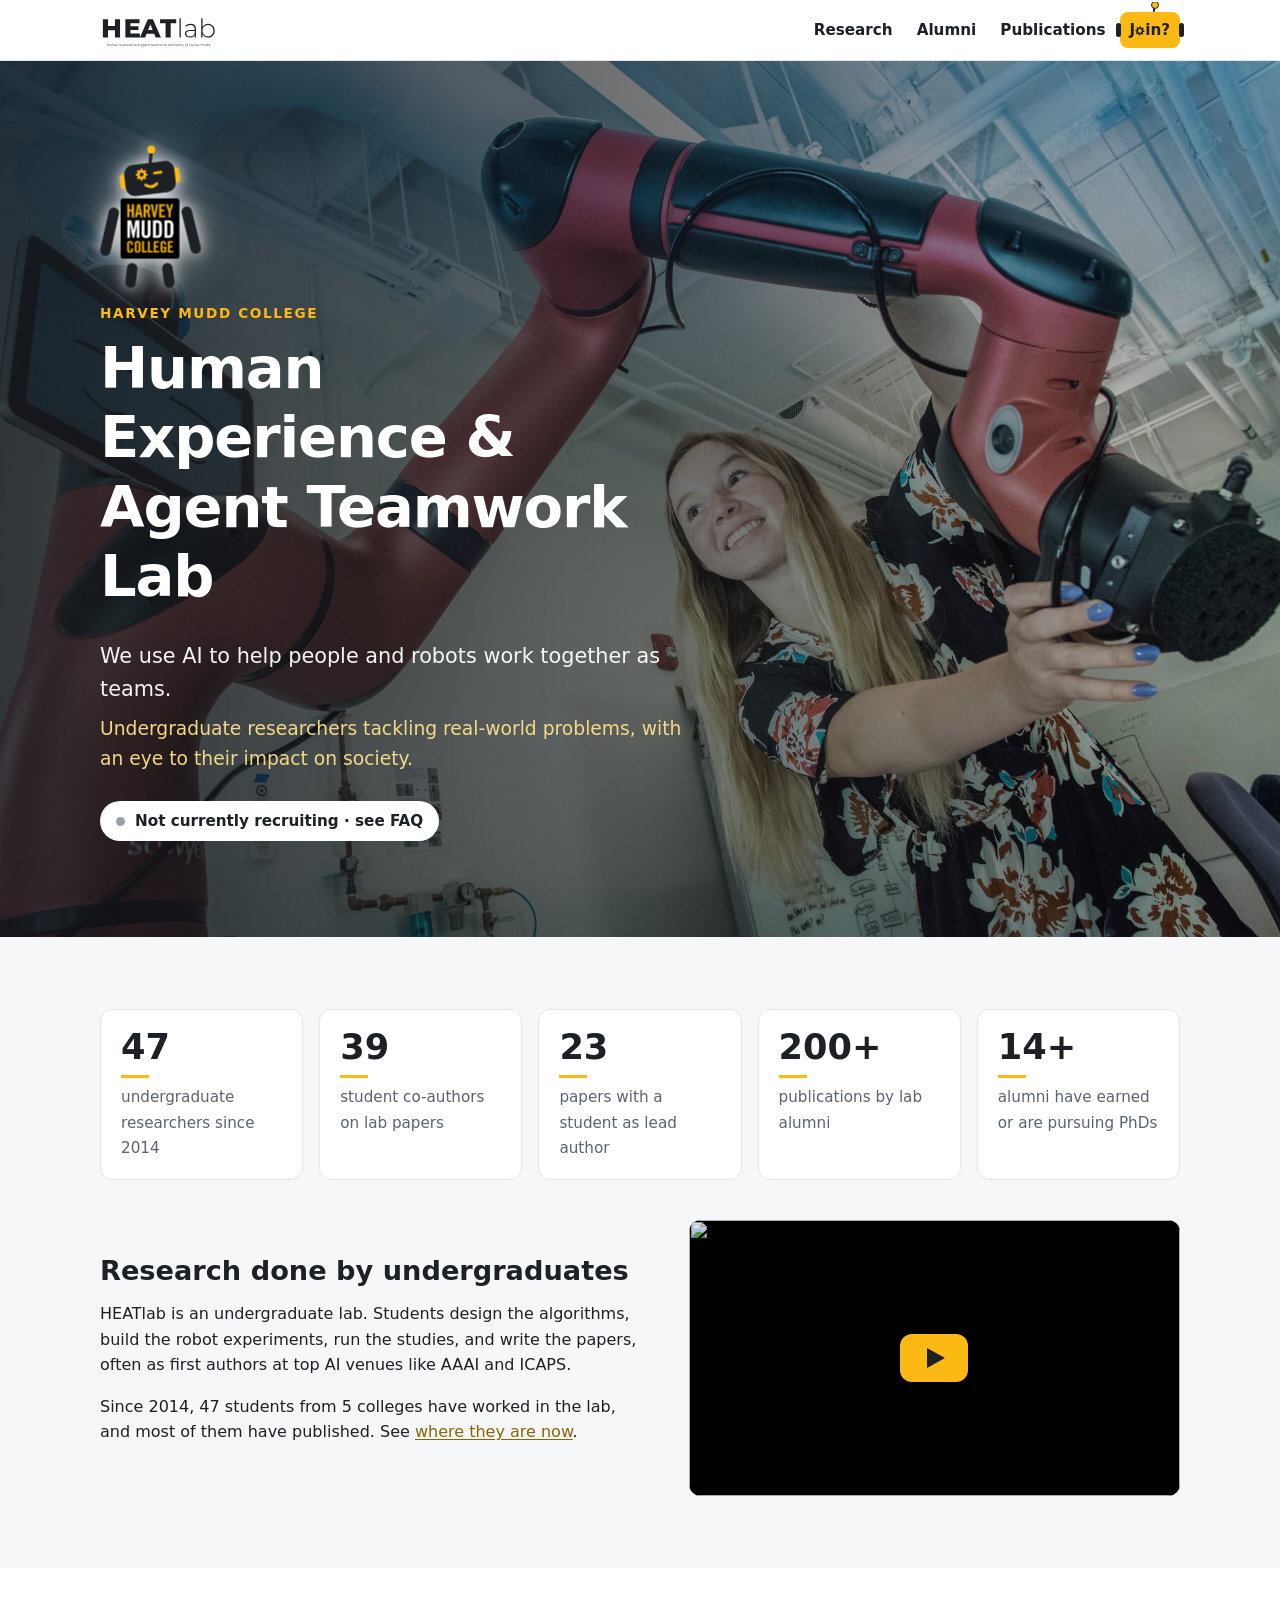
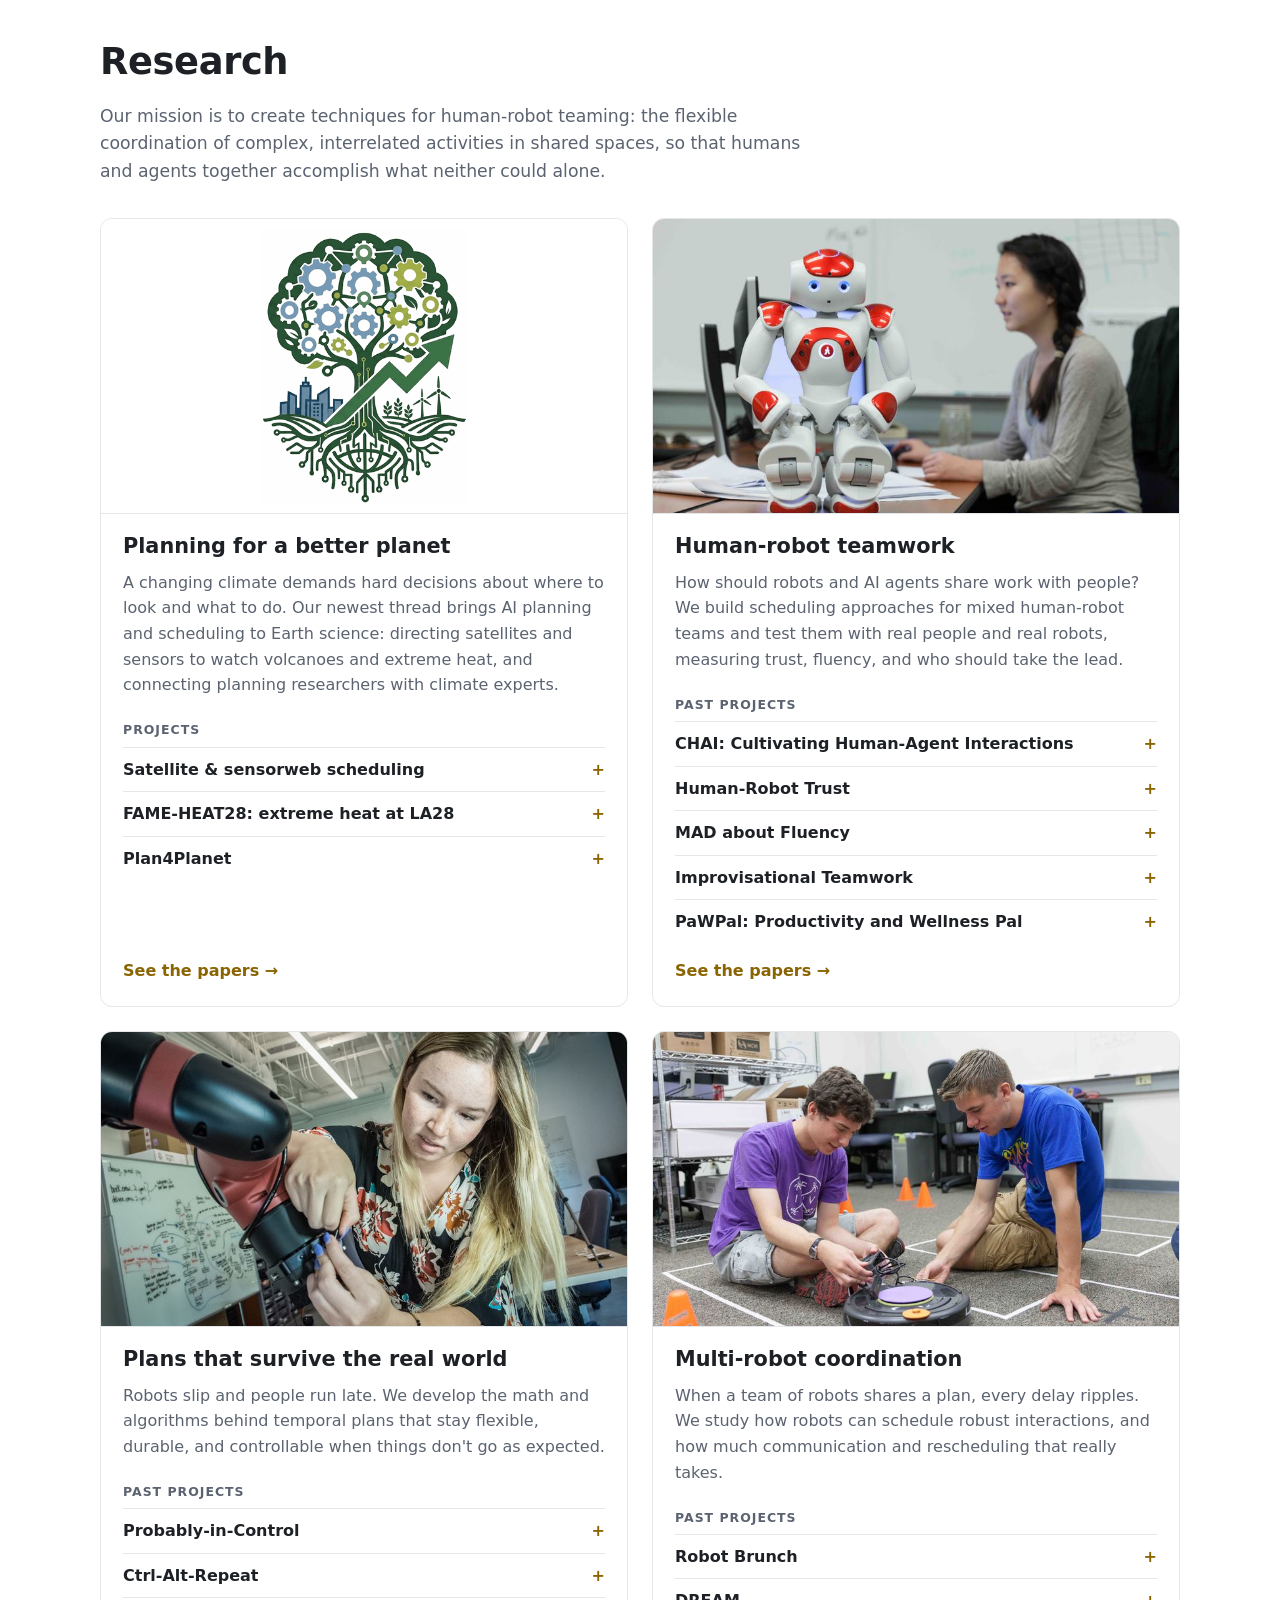
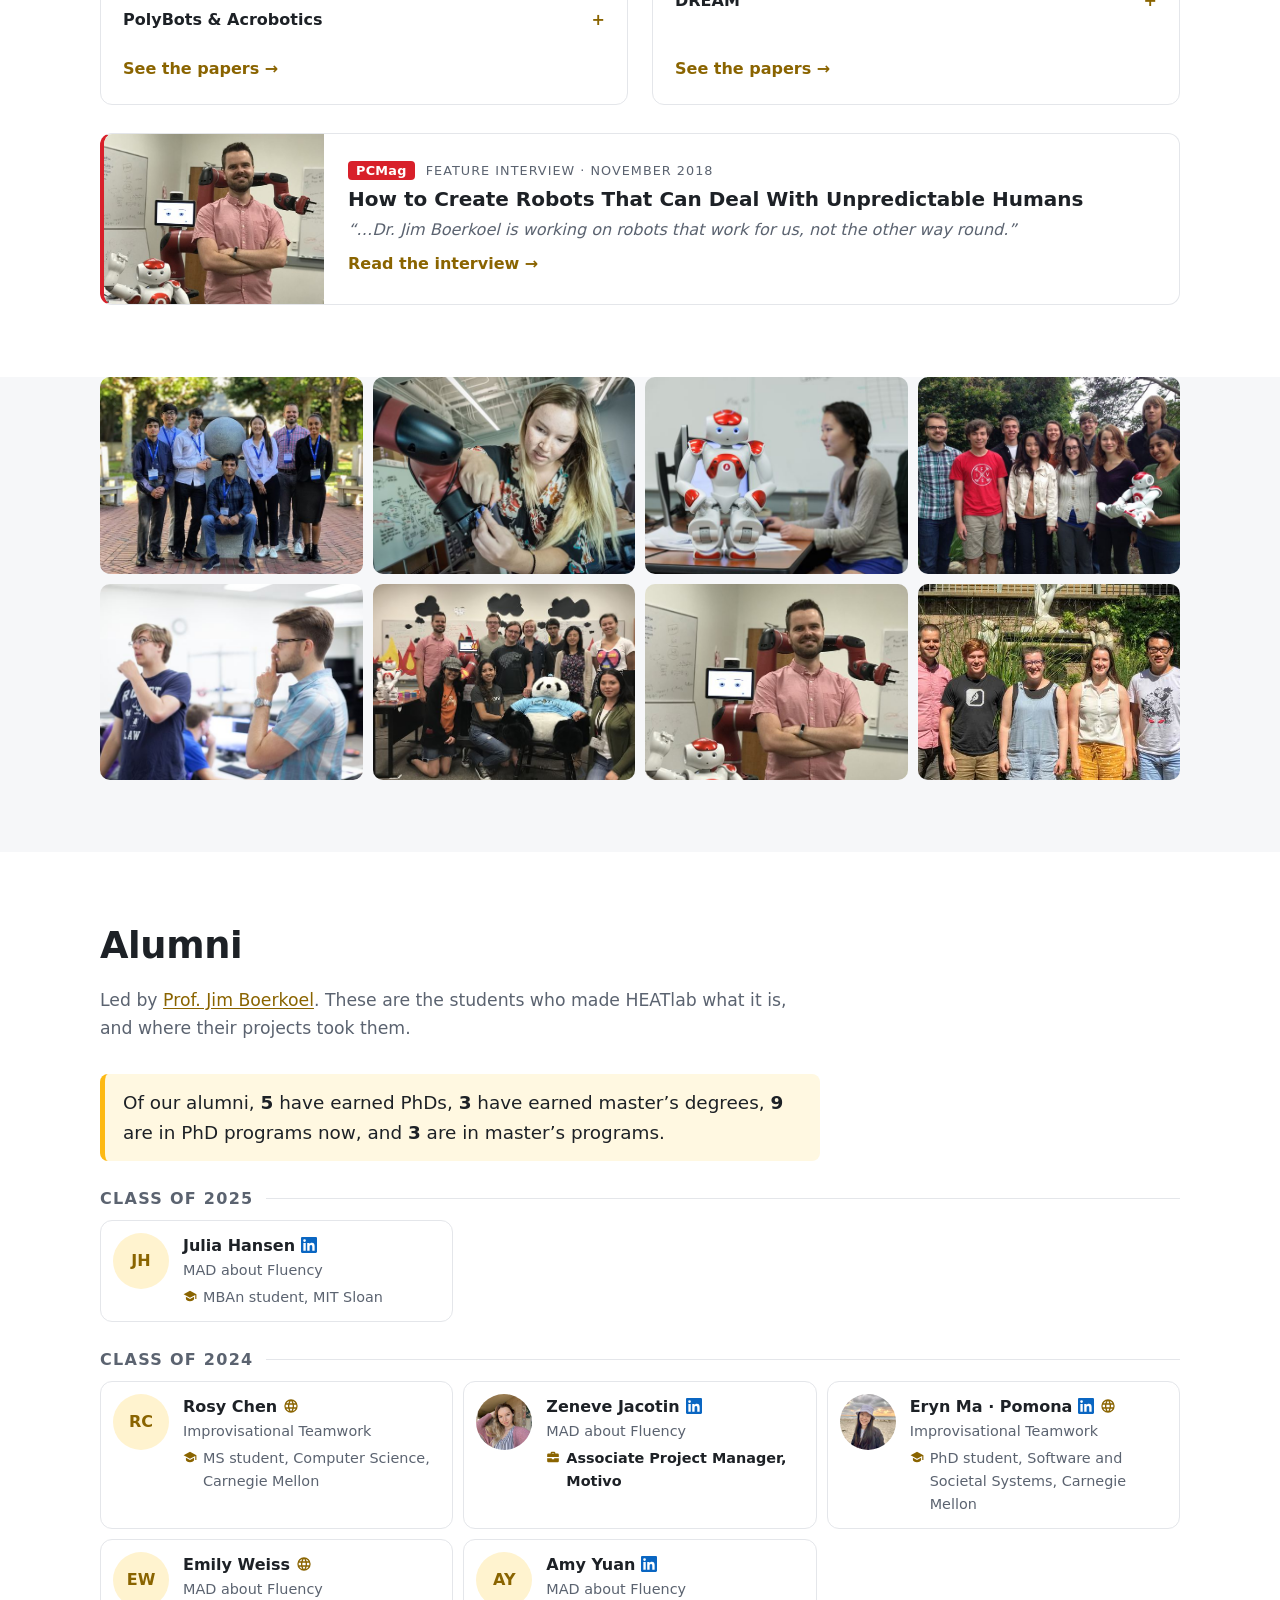
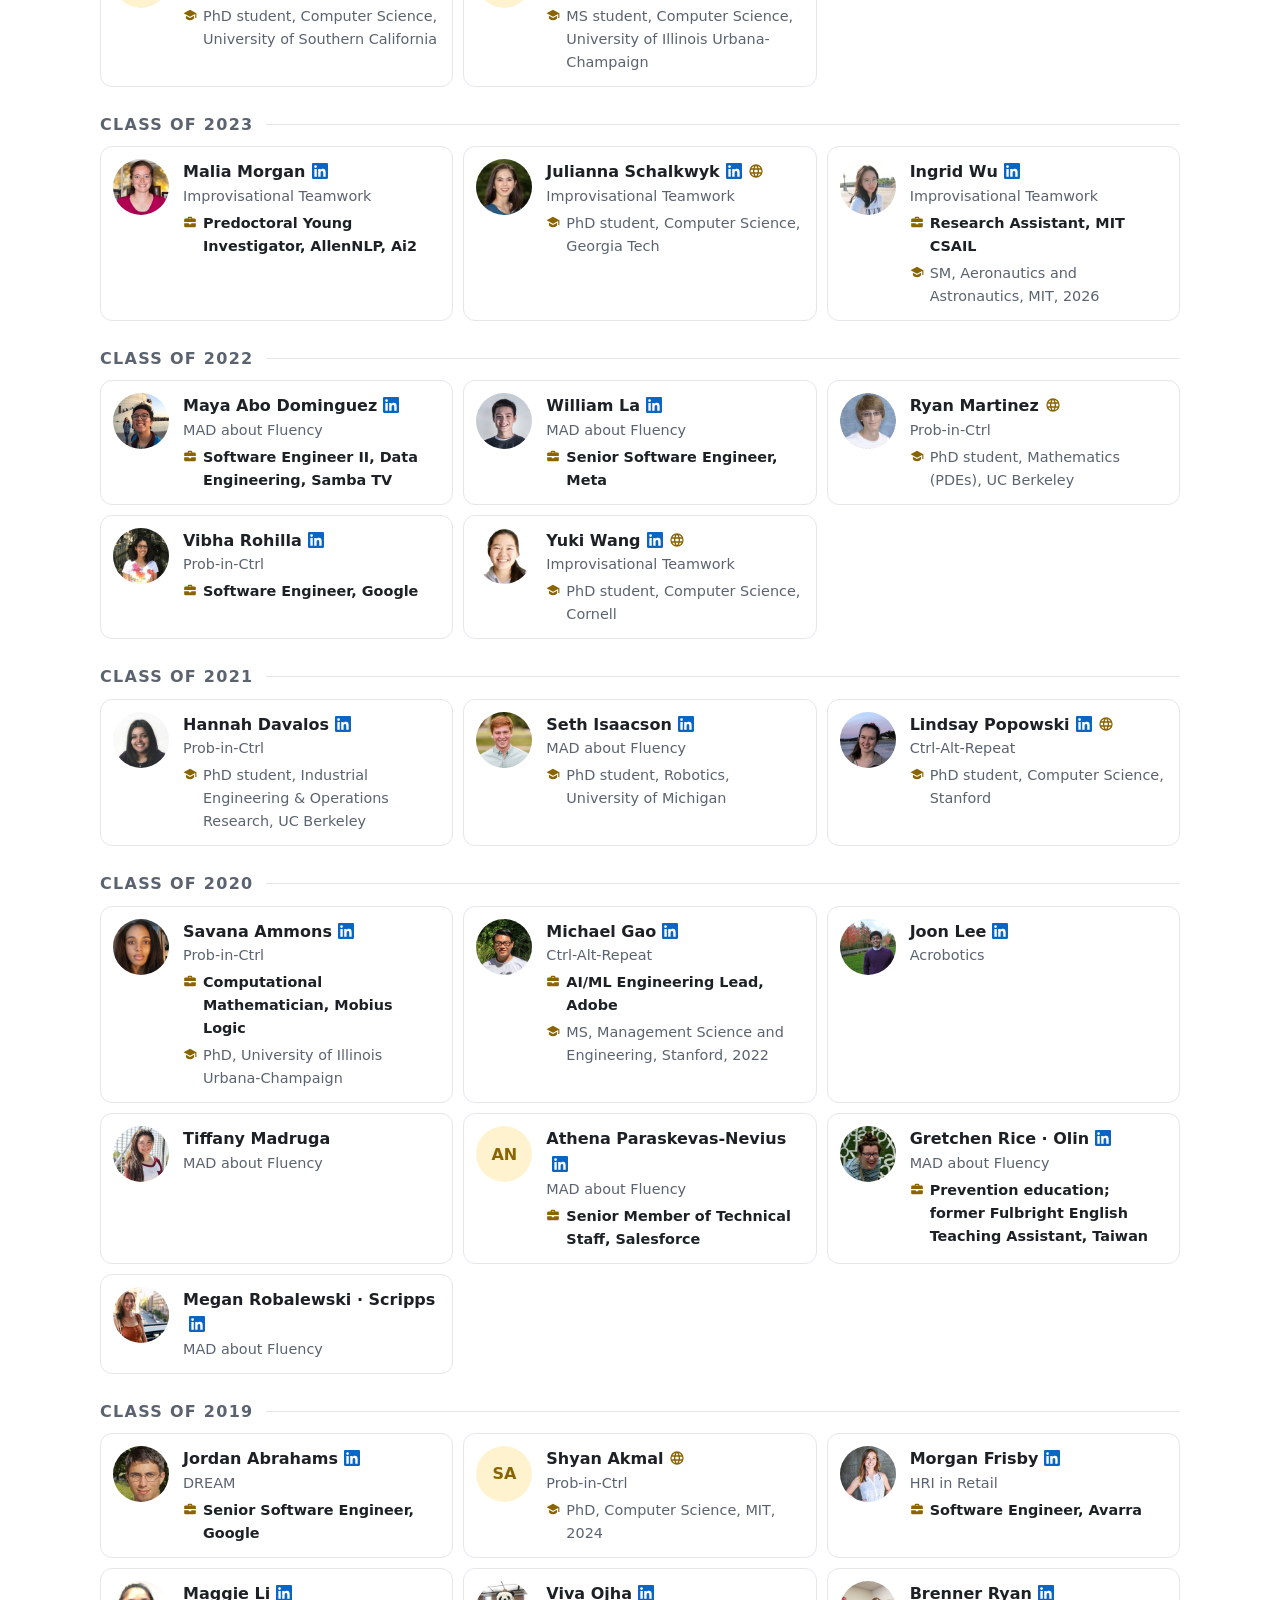
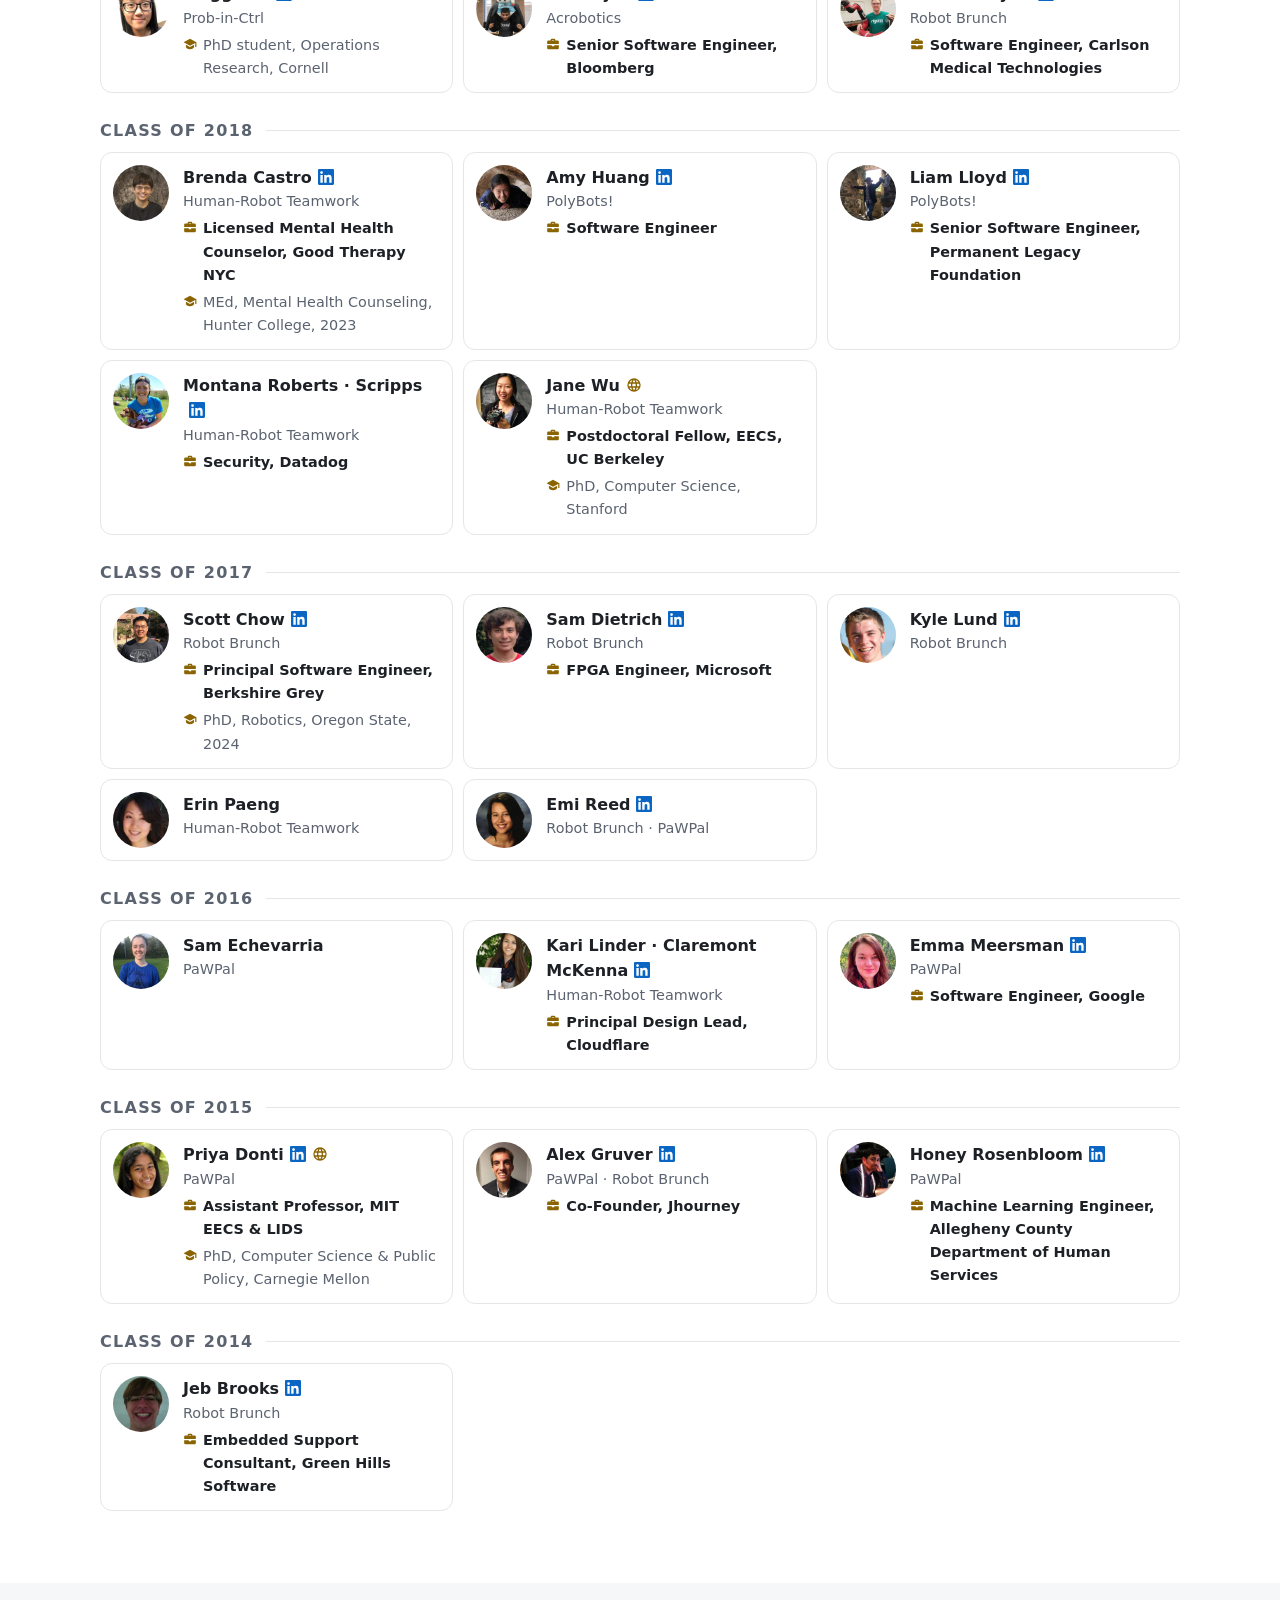
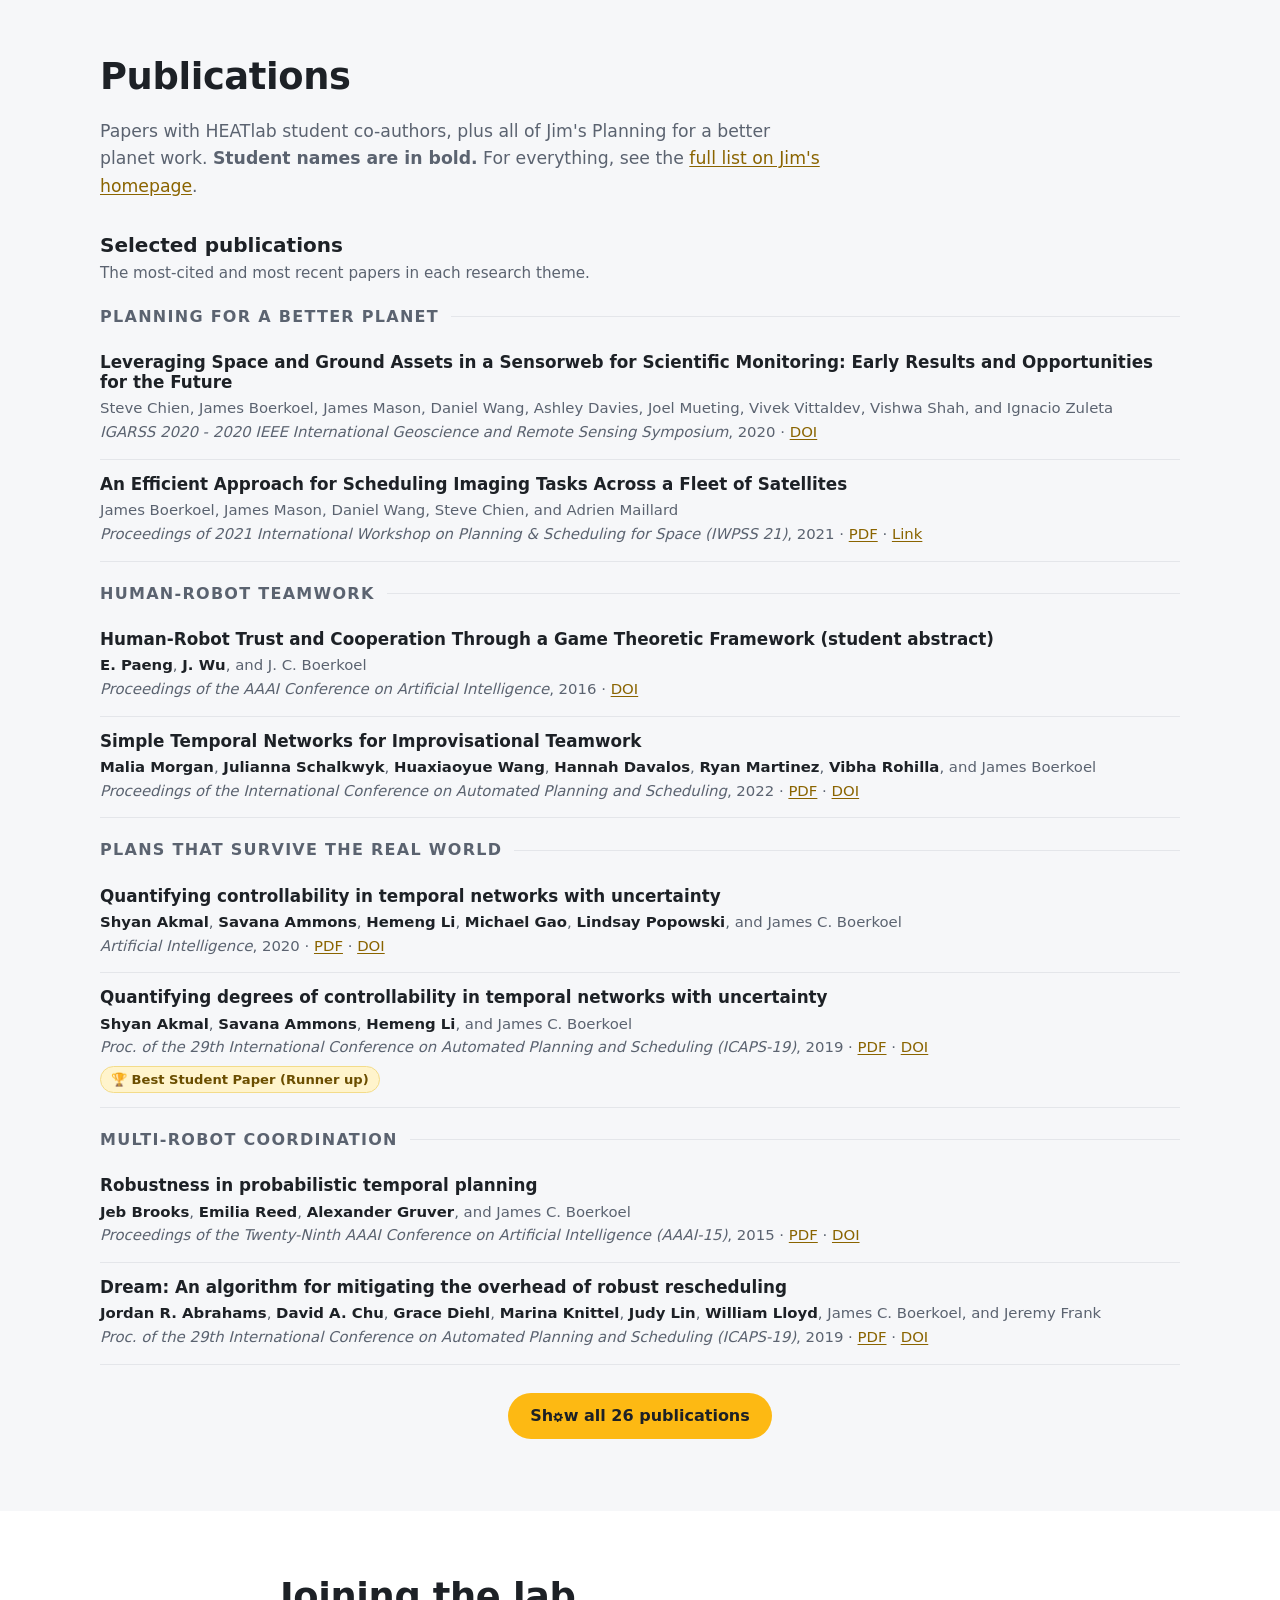
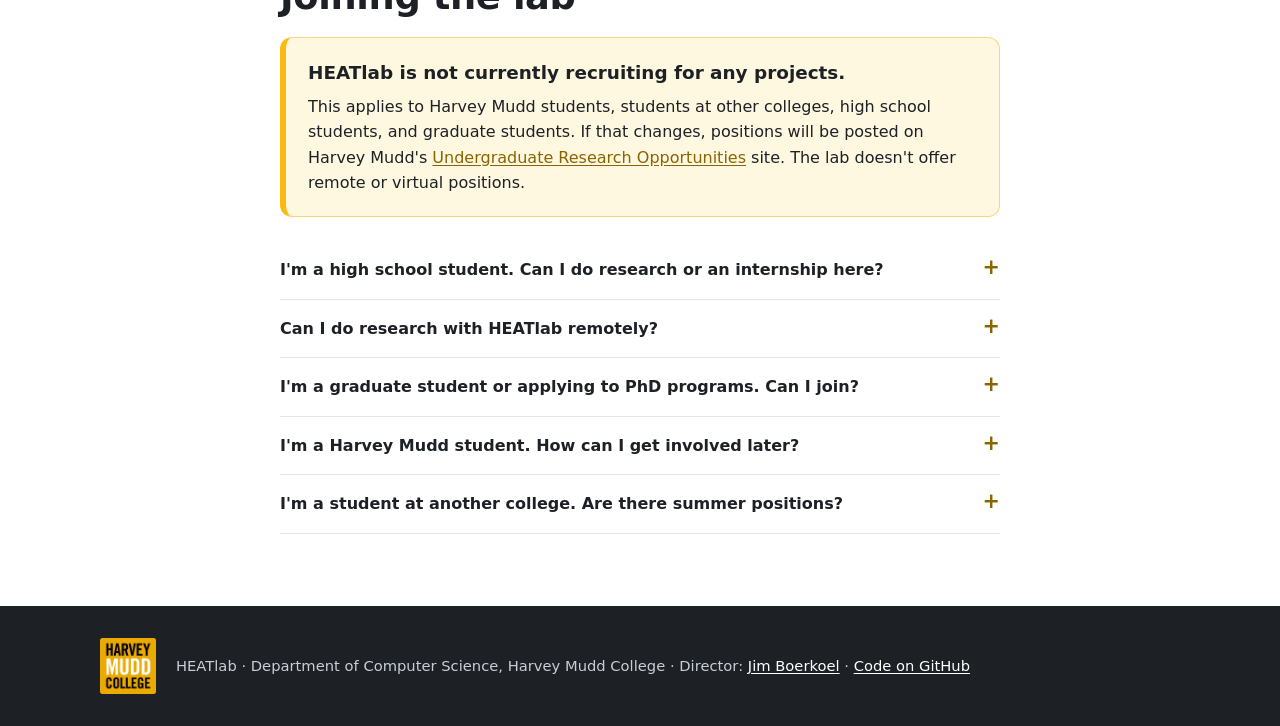
==== index.html @ abbc01a9 "Footer: link to the HEATlab GitHub organization Co-Authored-By: Claude Opus 5.5 <noreply@anthropic.c" ====
<!DOCTYPE html>
<html lang="en">
<head>
    <meta charset="utf-8">
    <meta name="viewport" content="width=device-width, initial-scale=1">
    <meta name="color-scheme" content="light dark">
    <title>HEATlab | Human Experience &amp; Agent Teamwork Lab at Harvey Mudd</title>
    <meta name="description" content="The Human Experience &amp; Agent Teamwork Lab (HEATlab) at Harvey Mudd College: undergraduate research on AI for human-robot teamwork, led by Prof. Jim Boerkoel.">
    <meta property="og:title" content="HEATlab at Harvey Mudd College">
    <meta property="og:description" content="Undergraduate research on AI for human-robot teamwork.">
    <meta property="og:image" content="https://www.heatlab.org/assets/img/hero.jpg">
    <link rel="icon" href="assets/img/brand/heatlab-icon.svg" type="image/svg+xml">
    <link rel="icon" href="favicon.ico" sizes="48x48">
    <link rel="apple-touch-icon" href="assets/img/brand/apple-touch-icon.png">
    <link rel="preload" as="image" href="assets/img/hero.jpg">
    <link rel="stylesheet" href="assets/css/site.css?v=1e46bee0">
    <!-- Google tag (gtag.js) -->
    <script async src="https://www.googletagmanager.com/gtag/js?id=G-HQQ06V7DD2"></script>
    <script>
        window.dataLayer = window.dataLayer || [];
        function gtag(){dataLayer.push(arguments);}
        gtag('js', new Date());
        gtag('config', 'G-HQQ06V7DD2');
    </script>
</head>
<body>
<!-- Generated by build.py from template.html and data/. Edit those, not this file. -->

<header class="topbar">
    <div class="wrap topbar-inner">
        <a class="brand" href="#top" aria-label="HEATlab: human experience &amp; agent teamwork laboratory @ harvey mudd"><picture class="brand-tagline"><source srcset="assets/img/brand/heatlab-tagline-dark.svg" media="(prefers-color-scheme: dark)"><img src="assets/img/brand/heatlab-tagline.svg" width="1101" height="357" alt=""></picture><picture class="brand-he"><source srcset="assets/img/brand/heatlab-he-dark.svg" media="(prefers-color-scheme: dark)"><img src="assets/img/brand/heatlab-he.svg" width="1101" height="357" alt=""></picture><picture class="brand-a"><source srcset="assets/img/brand/heatlab-a-dark.svg" media="(prefers-color-scheme: dark)"><img src="assets/img/brand/heatlab-a.svg" width="1101" height="357" alt=""></picture><picture class="brand-tlab"><source srcset="assets/img/brand/heatlab-tlab-dark.svg" media="(prefers-color-scheme: dark)"><img src="assets/img/brand/heatlab-tlab.svg" width="1101" height="357" alt=""></picture><picture class="brand-bot"><source srcset="assets/img/brand/heatbot-dark.svg" media="(prefers-color-scheme: dark)"><img src="assets/img/brand/heatbot.svg" width="210" height="270" alt=""></picture></a>
        <nav aria-label="Sections">
            <a href="#research">Research</a>
            <a href="#alumni">Alumni</a>
            <a href="#publications"><span class="long">Publications</span><span class="short">Papers</span></a>
            <a href="#join" class="nav-join"><span class="pill-ears" aria-hidden="true"></span>J<span class="gear-o"><svg viewBox="-12 -12 24 24" aria-hidden="true" focusable="false"><path d="M0.00,-11.50 L2.46,-11.23 L3.29,-7.95 L4.92,-7.06 L8.13,-8.13 L9.69,-6.20 L7.95,-3.29 L8.47,-1.51 L11.50,0.00 L11.23,2.46 L7.95,3.29 L7.06,4.92 L8.13,8.13 L6.20,9.69 L3.29,7.95 L1.51,8.47 L0.00,11.50 L-2.46,11.23 L-3.29,7.95 L-4.92,7.06 L-8.13,8.13 L-9.69,6.20 L-7.95,3.29 L-8.47,1.51 L-11.50,0.00 L-11.23,-2.46 L-7.95,-3.29 L-7.06,-4.92 L-8.13,-8.13 L-6.20,-9.69 L-3.29,-7.95 L-1.51,-8.47 Z M-4.6,0 a4.6,4.6 0 1,0 9.2,0 a4.6,4.6 0 1,0 -9.2,0 Z" fill-rule="evenodd"/></svg><span class="gear-o-text">o</span></span>in?</a>
        </nav>
    </div>
</header>

<main id="top">
    <section class="hero">
        <div class="wrap hero-inner">
            <div class="hero-bot" aria-hidden="true"></div><!-- the header robot starts here and flies up into the logo (js/site.js) -->
            <p class="eyebrow">Harvey Mudd College</p>
            <h1>Human Experience &amp; Agent Teamwork Lab</h1>
            <p class="hero-lead">We use AI to help people and robots work together as teams.<br>
            <span class="hero-sub">Undergraduate researchers tackling real-world problems, with an eye to their impact on society.</span></p>
            <a class="status-pill" href="#join"><span class="dot" aria-hidden="true"></span>Not currently recruiting · see FAQ</a>
        </div>
    </section>

    <section class="students band">
        <div class="wrap">
            <div class="stats">
                <div class="stat"><strong>47</strong><span>undergraduate researchers since 2014</span></div>
                <div class="stat"><strong>39</strong><span>student co-authors on lab papers</span></div>
                <div class="stat"><strong>23</strong><span>papers with a student as lead author</span></div>
                <div class="stat"><strong>200+</strong><span>publications by lab alumni</span></div>
                <div class="stat"><strong>14+</strong><span>alumni have earned or are pursuing PhDs</span></div>
            </div>
            <div class="students-body">
                <div>
                    <h2>Research done by undergraduates</h2>
                    <p>HEATlab is an undergraduate lab. Students design the algorithms, build the robot experiments, run the studies, and write the papers, often as first authors at top AI venues like AAAI and ICAPS.</p>
                    <p>Since 2014, 47 students from 5 colleges have worked in the lab, and most of them have published. See <a href="#alumni">where they are now</a>.</p>
                </div>
                <button class="video" type="button" data-youtube="1tmUOQbdNlo" aria-label="Play video: Human Experience &amp; Agent Teamwork Lab (HEATlab), from Harvey Mudd College">
                    <img src="https://i.ytimg.com/vi/1tmUOQbdNlo/hqdefault.jpg" width="480" height="360" loading="lazy" alt="">
                    <span class="play" aria-hidden="true"></span>
                </button>
            </div>
        </div>
    </section>

    <section id="research">
        <div class="wrap">
            <span id="vision"></span><span id="projects"></span><!-- old site addresses -->
            <h2 class="section-title">Research</h2>
            <p class="section-lead">Our mission is to create techniques for human-robot teaming: the flexible coordination of complex, interrelated activities in shared spaces, so that humans and agents together accomplish what neither could alone.</p>
            <div class="themes">
                <article class="theme" id="theme-planet">
                    <a href="https://www.plan4planet.org/"><img src="assets/img/themes/plan4planet.png" alt="Plan4Planet logo: a tree of gears and circuits with a city, crops and wind turbines at its roots" loading="lazy" class="contain"></a>
                    <div class="theme-body">
                        <h3>Planning for a better planet</h3>
                        <p>A changing climate demands hard decisions about where to look and what to do. Our newest thread brings AI planning and scheduling to Earth science: directing satellites and sensors to watch volcanoes and extreme heat, and connecting planning researchers with climate experts.</p>
                        <p class="theme-projects-label">Projects</p>
                        <details>
                            <summary>Satellite &amp; sensorweb scheduling</summary>
                            <p>With NASA&#x27;s Jet Propulsion Laboratory, we developed approaches for scheduling imaging across fleets of Earth-observing satellites, and for coordinating space and ground sensors into sensorwebs that monitor events such as volcanic eruptions.</p>
                            <ul class="project-papers"><li><a href="#pub-boerkoel2021efficient">An Efficient Approach for Scheduling Imaging Tasks Across a Fleet of Satellites</a> <span>(2021)</span></li><li><a href="#pub-chien2020leveraging">Leveraging Space and Ground Assets in a Sensorweb for Scientific Monitoring: Early Results and Opportunities for the Future</a> <span>(2020)</span></li><li><a href="#pub-chien2020space">Space Ground Sensorwebs for Volcano Monitoring</a> <span>(2020)</span></li></ul>
                        </details>
                        <details>
                            <summary>FAME-HEAT28: extreme heat at LA28</summary>
                            <p>Jim is consulting with JPL (2026–2027) on planning new space, air, and ground observations that reduce uncertainty in extreme-heat decisions for the LA 2028 Olympic and Paralympic Games.</p>
                            <p class="project-link"><a href="https://esto.nasa.gov/files/ESTIM_2026_Abstracts/Rebbapragada_0.html">NASA project abstract →</a></p>
                        </details>
                        <details>
                            <summary>Plan4Planet</summary>
                            <p>Jim&#x27;s initiative to bring AI planning and reasoning researchers together with climate experts on the decisions a changing climate demands, starting with the Planning for a Better Planet AAAI Fall Symposium (November 5–7, 2026, Arlington, Virginia).</p>
                            <p class="project-link"><a href="https://www.plan4planet.org/">plan4planet.org →</a></p>
                        </details>
                        <button type="button" class="theme-papers" data-theme="planet">See the papers →</button>
                    </div>
                </article>
                <article class="theme" id="theme-teamwork">
                    <img src="assets/img/themes/teamwork.jpg" alt="A NAO humanoid robot on a desk while a student works at a computer" loading="lazy">
                    <div class="theme-body">
                        <h3>Human-robot teamwork</h3>
                        <p>How should robots and AI agents share work with people? We build scheduling approaches for mixed human-robot teams and test them with real people and real robots, measuring trust, fluency, and who should take the lead.</p>
                        <p class="theme-projects-label">Past projects</p>
                        <details>
                            <summary>CHAI: Cultivating Human-Agent Interactions</summary>
                            <p>As collaborative robots become commonplace, creating schedules for human-robot teamwork will be crucial. This project tested scheduling algorithms developed for robot teams on human-robot teams, using Rethink Robotics&#x27; Sawyer to study how people and robots complete tasks together, and how human autonomy affects a team&#x27;s productivity.</p>
                            <p class="project-people">Students: Brenda Castro, Montana Roberts</p>
                            <ul class="project-papers"><li><a href="#pub-castro2017who">Who takes the lead? Automated scheduling for human-robot teams</a> <span>(2017)</span></li></ul>
                        </details>
                        <details>
                            <summary>Human-Robot Trust</summary>
                            <p>How much a person trusts a robot shapes how they interact with it. Using a coin entrustment game (a variant of the prisoner&#x27;s dilemma) and our NAO robot, we measured trust and cooperation as separate phenomena, comparing how people treat robots versus other humans.</p>
                            <p class="project-people">Students: Jane Wu, Erin Paeng, Kari Linder</p>
                            <ul class="project-papers"><li><a href="#pub-wu2016trust">Trust and Cooperation in Human-Robot Decision Making</a> <span>(2016)</span></li><li><a href="#pub-wu2016exploring">Exploring human-robot trust and cooperation</a> <span>(2016)</span></li><li><a href="#pub-paeng2016exploring">Human-Robot Trust and Cooperation Through a Game Theoretic Framework (student abstract)</a> <span>(2016)</span></li></ul>
                        </details>
                        <details>
                            <summary>MAD about Fluency</summary>
                            <p>What makes a human-robot collaboration feel fluent? We built MAD-TN, a tool for measuring fluency, and used it to study human temporal uncertainty and the fluency of human-robot interactions.</p>
                            <p class="project-people">Students: Seth Isaacson, Gretchen Rice, Maya Abo Dominguez, William La, Emily Weiss, Zeneve Jacotin, Amy Yuan</p>
                            <ul class="project-papers"><li><a href="#pub-isaacson2019madtn">MAD-TN: A Tool for Measuring Fluency in Human-Robot Collaboration</a> <span>(2019)</span></li><li><a href="#pub-dominguez2020modeling">Modeling Human Temporal Uncertainty in Human-Agent Teams</a> <span>(2020)</span></li><li><a href="#pub-weiss2023analyzing">Analyzing the Fluency of Human-Robot Interactions</a> <span>(2023)</span></li></ul>
                        </details>
                        <details>
                            <summary>Improvisational Teamwork</summary>
                            <p>Simple temporal networks that let people and agents coordinate on the fly, plus analysis of how dynamic control holds up when uncertainty is skewed.</p>
                            <p class="project-people">Students: Malia Morgan, Julianna Schalkwyk, Yuki Wang, Hannah Davalos, Ryan Martinez, Vibha Rohilla, Rosy Chen, Eryn Ma, Ingrid Wu</p>
                            <ul class="project-papers"><li><a href="#pub-morgan2022simple">Simple Temporal Networks for Improvisational Teamwork</a> <span>(2022)</span></li><li><a href="#pub-morgan2022simpleworkshop">Simple Temporal Networks for Improvisational Teamwork</a> <span>(2022)</span></li><li><a href="#pub-chen2023sensitivity">Sensitivity Analysis for Dynamic Control of PSTNs with Skewed Distributions</a> <span>(2023)</span></li></ul>
                        </details>
                        <details>
                            <summary>PaWPal: Productivity and Wellness Pal</summary>
                            <p>College students often struggle to balance work with wellness. PaWPal, an Android app, used experience sampling to model when users are most likely to experience flow and to nudge them toward more productive, immersive work. It was the precursor to the campus-wide Workload and Health at Mudd (WHAM!) study.</p>
                            <p class="project-people">Students: Priya Donti, Honey Rosenbloom, Alex Gruver</p>
                            <ul class="project-papers"><li><a href="#pub-donti2015predicting">Predicting the quality of user experiences to improve productivity and wellness</a> <span>(2015)</span></li><li><a href="#pub-donti2014exploring">Exploring active and passive team-based coordination</a> <span>(2014)</span></li></ul>
                        </details>
                        <button type="button" class="theme-papers" data-theme="teamwork">See the papers →</button>
                    </div>
                </article>
                <article class="theme" id="theme-uncertainty">
                    <img src="assets/img/themes/uncertainty.jpg" alt="A student adjusting the wrist of a red Sawyer robot arm, with planning diagrams on the whiteboard behind her" loading="lazy">
                    <div class="theme-body">
                        <h3>Plans that survive the real world</h3>
                        <p>Robots slip and people run late. We develop the math and algorithms behind temporal plans that stay flexible, durable, and controllable when things don&#x27;t go as expected.</p>
                        <p class="theme-projects-label">Past projects</p>
                        <details>
                            <summary>Probably-in-Control</summary>
                            <p>Sometimes scheduling uncertainty outstrips an agent&#x27;s ability to control for it. We developed analytical tools for the “degree of controllability”: the likelihood that an agent, such as a robot, can still control for uncertainty caused by slippage or localization error.</p>
                            <p class="project-people">Students: Shyan Akmal, Savana Ammons, Maggie Li, Michael Gao, Lindsay Popowski</p>
                            <ul class="project-papers"><li><a href="#pub-akmal2019quantifying">Quantifying degrees of controllability in temporal networks with uncertainty</a> <span>(2019)</span></li><li><a href="#pub-akmal2020quantifying">Quantifying controllability in temporal networks with uncertainty</a> <span>(2020)</span></li></ul>
                        </details>
                        <details>
                            <summary>Ctrl-Alt-Repeat</summary>
                            <p>Dynamic control strategies for probabilistic simple temporal networks: deciding when to act as uncertain events unfold.</p>
                            <p class="project-people">Students: Michael Gao, Lindsay Popowski</p>
                            <ul class="project-papers"><li><a href="#pub-gao2020dynamic">Dynamic Control of Probabilistic Simple Temporal Networks</a> <span>(2020)</span></li></ul>
                        </details>
                        <details>
                            <summary>PolyBots &amp; Acrobotics</summary>
                            <p>The constraints in a temporal plan define a polytope bounding the space of possible schedules, and its geometry says something about the plan. PolyBots used geometric properties to quantify a plan&#x27;s flexibility; Acrobotics introduced “durability,” a measure of a schedule&#x27;s resilience to disturbances.</p>
                            <p class="project-people">Students: Amy Huang, Liam Lloyd, Joon Lee, Viva Ojha</p>
                            <ul class="project-papers"><li><a href="#pub-huang2018new">New perspectives on flexibility in simple temporal planning</a> <span>(2018)</span></li><li><a href="#pub-lee2019measuring">Measuring and optimizing durability against scheduling disturbances</a> <span>(2019)</span></li></ul>
                        </details>
                        <button type="button" class="theme-papers" data-theme="uncertainty">See the papers →</button>
                    </div>
                </article>
                <article class="theme" id="theme-multirobot">
                    <img src="assets/img/themes/multirobot.jpg" alt="Two students on the lab floor setting up a small wheeled robot inside a taped-off course" loading="lazy">
                    <div class="theme-body">
                        <h3>Multi-robot coordination</h3>
                        <p>When a team of robots shares a plan, every delay ripples. We study how robots can schedule robust interactions, and how much communication and rescheduling that really takes.</p>
                        <p class="theme-projects-label">Past projects</p>
                        <details>
                            <summary>Robot Brunch</summary>
                            <p>We want multi-robot plans that adapt to events beyond the robots&#x27; control, like slippage or sensor failures. This project introduced robustness, the likelihood that a multi-robot plan succeeds, and execution strategies that keep plans robust as they run.</p>
                            <p class="project-people">Students: Jeb Brooks, Emi Reed, Alex Gruver, Kyle Lund, Sam Dietrich, Scott Chow</p>
                            <ul class="project-papers"><li><a href="#pub-brooks2015robustness">Robustness in probabilistic temporal planning</a> <span>(2015)</span></li><li><a href="#pub-lund2016robustmulti">Robust multi-robot scheduling</a> <span>(2016)</span></li><li><a href="#pub-lund2016robustexecution">Robust execution strategies for probabilistic temporal planning (student abstract)</a> <span>(2016)</span></li><li><a href="#pub-lund2017robust">Robust execution of probabilistic temporal plans</a> <span>(2017)</span></li></ul>
                        </details>
                        <details>
                            <summary>DREAM</summary>
                            <p>Keeping a multi-robot plan robust can take constant rescheduling and communication. Working with Jeremy Frank at NASA Ames, we measured the trade-offs between communication, rescheduling, and success rate, and developed DREAM, a single streamlined algorithm that balances robustness against computational and communication overhead.</p>
                            <p class="project-people">Students: Liam Lloyd, Jordan Abrahams</p>
                            <ul class="project-papers"><li><a href="#pub-chu2018tradeoffs">Trade-offs between communication, rescheduling, and success rate in uncertain multi-agent schedules</a> <span>(2018)</span></li><li><a href="#pub-abrahams2019dream">Dream: An algorithm for mitigating the overhead of robust rescheduling</a> <span>(2019)</span></li></ul>
                        </details>
                        <button type="button" class="theme-papers" data-theme="multirobot">See the papers →</button>
                    </div>
                </article>
            </div>
            <!-- In the press -->
            <a class="press-card" href="https://www.pcmag.com/news/364781/how-to-create-robots-that-can-deal-with-unpredictable-humans" target="_blank" rel="noopener">
                <img src="assets/img/gallery/heatlab7-thumb.jpg" alt="Jim with the lab&#x27;s robots: a Sawyer robot arm, a NAO humanoid, and a Jibo social robot" loading="lazy">
                <div class="press-body">
                    <p class="press-meta"><span class="press-badge">PCMag</span> Feature interview &middot; November 2018</p>
                    <h3>How to Create Robots That Can Deal With Unpredictable Humans</h3>
                    <p class="press-quote">&ldquo;&hellip;Dr. Jim Boerkoel is working on robots that work for us, not the other way round.&rdquo;</p>
                    <span class="press-link">Read the interview &rarr;</span>
                </div>
            </a>
        </div>
    </section>

    <section class="gallery-section band" id="photo-gallery" aria-label="Photo gallery">
        <div class="wrap">
            <div class="gallery">
                <a href="assets/img/gallery/heatlab1.jpg" class="gallery-item"><img src="assets/img/gallery/heatlab1-thumb.jpg" alt="HEATlab students wearing conference badges, posed around a stone sphere sculpture" loading="lazy"></a>
                <a href="assets/img/gallery/heatlab2.jpg" class="gallery-item"><img src="assets/img/gallery/heatlab2-thumb.jpg" alt="A student working on the wrist of a red robot arm in the lab" loading="lazy"></a>
                <a href="assets/img/gallery/heatlab3.jpg" class="gallery-item"><img src="assets/img/gallery/heatlab3-thumb.jpg" alt="A NAO humanoid robot on a desk while a student works at a computer" loading="lazy"></a>
                <a href="assets/img/gallery/heatlab4.jpg" class="gallery-item"><img src="assets/img/gallery/heatlab4-thumb.jpg" alt="HEATlab group photo outdoors, with a student holding a NAO robot" loading="lazy"></a>
                <a href="assets/img/gallery/heatlab5.jpg" class="gallery-item"><img src="assets/img/gallery/heatlab5-thumb.jpg" alt="Two lab members watching an experiment in the robotics lab" loading="lazy"></a>
                <a href="assets/img/gallery/heatlab6.jpg" class="gallery-item"><img src="assets/img/gallery/heatlab6-thumb.jpg" alt="HEATlab group photo in the lab, with the lab&#x27;s panda mascot wearing a HEATlab T-shirt" loading="lazy"></a>
                <a href="assets/img/gallery/heatlab7.jpg" class="gallery-item"><img src="assets/img/gallery/heatlab7-thumb.jpg" alt="Jim with the lab&#x27;s robots: a Sawyer robot arm, a NAO humanoid, and a Jibo social robot" loading="lazy"></a>
                <a href="assets/img/gallery/heatlab8.jpg" class="gallery-item"><img src="assets/img/gallery/heatlab8-thumb.jpg" alt="HEATlab group photo in a sunny courtyard garden" loading="lazy"></a>
            </div>
        </div>
    </section>

    <section id="alumni">
        <div class="wrap">
            <span id="team"></span><!-- old site address -->
            <h2 class="section-title">Alumni</h2>
            <p class="section-lead">Led by <a href="https://www.cs.hmc.edu/~boerkoel/">Prof. Jim Boerkoel</a>. These are the students who made HEATlab what it is, and where their projects took them.</p>
                <p class="outcomes">Of our alumni, <strong>5</strong> have earned PhDs, <strong>3</strong> have earned master’s degrees, <strong>9</strong> are in PhD programs now, and <strong>3</strong> are in master’s programs.</p>
                <h3 class="year">Class of 2025</h3>
                <ul class="alumni">
                    <li class="alum"><span class="initials" aria-hidden="true">JH</span><div><p class="alum-name">Julia Hansen<a class="alum-linkedin" href="https://www.linkedin.com/in/julia-hansen-5613621a7" aria-label="Julia Hansen on LinkedIn"><svg viewBox="0 0 24 24" width="16" height="16" aria-hidden="true"><path fill="currentColor" d="M20.45 20.45h-3.55v-5.57c0-1.33-.03-3.04-1.85-3.04-1.85 0-2.14 1.45-2.14 2.94v5.67H9.35V9h3.41v1.56h.05c.48-.9 1.64-1.85 3.37-1.85 3.6 0 4.27 2.37 4.27 5.46v6.28zM5.34 7.43a2.06 2.06 0 1 1 0-4.12 2.06 2.06 0 0 1 0 4.12zM7.12 20.45H3.56V9h3.56v11.45zM22.22 0H1.77C.79 0 0 .77 0 1.73v20.54C0 23.23.79 24 1.77 24h20.45c.98 0 1.78-.77 1.78-1.73V1.73C24 .77 23.2 0 22.22 0z"/></svg></a></p><p class="alum-project">MAD about Fluency</p><p class="alum-degree">MBAn student, MIT Sloan</p></div></li>
                </ul>
                <h3 class="year">Class of 2024</h3>
                <ul class="alumni">
                    <li class="alum"><span class="initials" aria-hidden="true">RC</span><div><p class="alum-name">Rosy Chen<a class="alum-linkedin alum-web" href="https://rdchen0501.github.io/" aria-label="Rosy Chen's website"><svg viewBox="0 0 24 24" width="16" height="16" aria-hidden="true"><path fill="currentColor" d="M12 2a10 10 0 1 0 0 20 10 10 0 0 0 0-20zm6.93 6h-2.95a15.65 15.65 0 0 0-1.38-3.56A8.03 8.03 0 0 1 18.93 8zM12 4.04c.83 1.2 1.48 2.53 1.91 3.96h-3.82c.43-1.43 1.08-2.76 1.91-3.96zM4.26 14C4.1 13.36 4 12.69 4 12s.1-1.36.26-2h3.38c-.08.66-.14 1.32-.14 2s.06 1.34.14 2H4.26zm.82 2h2.95c.32 1.25.78 2.45 1.38 3.56A7.99 7.99 0 0 1 5.08 16zm2.95-8H5.08a7.99 7.99 0 0 1 4.33-3.56A15.65 15.65 0 0 0 8.03 8zM12 19.96c-.83-1.2-1.48-2.53-1.91-3.96h3.82c-.43 1.43-1.08 2.76-1.91 3.96zM14.34 14H9.66c-.09-.66-.16-1.32-.16-2s.07-1.35.16-2h4.68c.09.65.16 1.32.16 2s-.07 1.34-.16 2zm.25 5.56c.6-1.11 1.06-2.31 1.38-3.56h2.95a8.03 8.03 0 0 1-4.33 3.56zM16.36 14c.08-.66.14-1.32.14-2s-.06-1.34-.14-2h3.38c.16.64.26 1.31.26 2s-.1 1.36-.26 2h-3.38z"/></svg></a></p><p class="alum-project">Improvisational Teamwork</p><p class="alum-degree">MS student, Computer Science, Carnegie Mellon</p></div></li>
                    <li class="alum"><img src="assets/img/team/zeneve.jpg" alt="" width="64" height="64" loading="lazy"><div><p class="alum-name">Zeneve Jacotin<a class="alum-linkedin" href="https://www.linkedin.com/in/zenevejacotin" aria-label="Zeneve Jacotin on LinkedIn"><svg viewBox="0 0 24 24" width="16" height="16" aria-hidden="true"><path fill="currentColor" d="M20.45 20.45h-3.55v-5.57c0-1.33-.03-3.04-1.85-3.04-1.85 0-2.14 1.45-2.14 2.94v5.67H9.35V9h3.41v1.56h.05c.48-.9 1.64-1.85 3.37-1.85 3.6 0 4.27 2.37 4.27 5.46v6.28zM5.34 7.43a2.06 2.06 0 1 1 0-4.12 2.06 2.06 0 0 1 0 4.12zM7.12 20.45H3.56V9h3.56v11.45zM22.22 0H1.77C.79 0 0 .77 0 1.73v20.54C0 23.23.79 24 1.77 24h20.45c.98 0 1.78-.77 1.78-1.73V1.73C24 .77 23.2 0 22.22 0z"/></svg></a></p><p class="alum-project">MAD about Fluency</p><p class="alum-now">Associate Project Manager, Motivo</p></div></li>
                    <li class="alum"><img src="assets/img/team/eryn.jpg" alt="" width="64" height="64" loading="lazy"><div><p class="alum-name">Eryn Ma · Pomona<a class="alum-linkedin" href="https://www.linkedin.com/in/eryn-ma-656590205" aria-label="Eryn Ma on LinkedIn"><svg viewBox="0 0 24 24" width="16" height="16" aria-hidden="true"><path fill="currentColor" d="M20.45 20.45h-3.55v-5.57c0-1.33-.03-3.04-1.85-3.04-1.85 0-2.14 1.45-2.14 2.94v5.67H9.35V9h3.41v1.56h.05c.48-.9 1.64-1.85 3.37-1.85 3.6 0 4.27 2.37 4.27 5.46v6.28zM5.34 7.43a2.06 2.06 0 1 1 0-4.12 2.06 2.06 0 0 1 0 4.12zM7.12 20.45H3.56V9h3.56v11.45zM22.22 0H1.77C.79 0 0 .77 0 1.73v20.54C0 23.23.79 24 1.77 24h20.45c.98 0 1.78-.77 1.78-1.73V1.73C24 .77 23.2 0 22.22 0z"/></svg></a><a class="alum-linkedin alum-web" href="https://eryn-y.github.io/" aria-label="Eryn Ma's website"><svg viewBox="0 0 24 24" width="16" height="16" aria-hidden="true"><path fill="currentColor" d="M12 2a10 10 0 1 0 0 20 10 10 0 0 0 0-20zm6.93 6h-2.95a15.65 15.65 0 0 0-1.38-3.56A8.03 8.03 0 0 1 18.93 8zM12 4.04c.83 1.2 1.48 2.53 1.91 3.96h-3.82c.43-1.43 1.08-2.76 1.91-3.96zM4.26 14C4.1 13.36 4 12.69 4 12s.1-1.36.26-2h3.38c-.08.66-.14 1.32-.14 2s.06 1.34.14 2H4.26zm.82 2h2.95c.32 1.25.78 2.45 1.38 3.56A7.99 7.99 0 0 1 5.08 16zm2.95-8H5.08a7.99 7.99 0 0 1 4.33-3.56A15.65 15.65 0 0 0 8.03 8zM12 19.96c-.83-1.2-1.48-2.53-1.91-3.96h3.82c-.43 1.43-1.08 2.76-1.91 3.96zM14.34 14H9.66c-.09-.66-.16-1.32-.16-2s.07-1.35.16-2h4.68c.09.65.16 1.32.16 2s-.07 1.34-.16 2zm.25 5.56c.6-1.11 1.06-2.31 1.38-3.56h2.95a8.03 8.03 0 0 1-4.33 3.56zM16.36 14c.08-.66.14-1.32.14-2s-.06-1.34-.14-2h3.38c.16.64.26 1.31.26 2s-.1 1.36-.26 2h-3.38z"/></svg></a></p><p class="alum-project">Improvisational Teamwork</p><p class="alum-degree">PhD student, Software and Societal Systems, Carnegie Mellon</p></div></li>
                    <li class="alum"><span class="initials" aria-hidden="true">EW</span><div><p class="alum-name">Emily Weiss<a class="alum-linkedin alum-web" href="https://emilymweiss.github.io/emilyweiss/" aria-label="Emily Weiss's website"><svg viewBox="0 0 24 24" width="16" height="16" aria-hidden="true"><path fill="currentColor" d="M12 2a10 10 0 1 0 0 20 10 10 0 0 0 0-20zm6.93 6h-2.95a15.65 15.65 0 0 0-1.38-3.56A8.03 8.03 0 0 1 18.93 8zM12 4.04c.83 1.2 1.48 2.53 1.91 3.96h-3.82c.43-1.43 1.08-2.76 1.91-3.96zM4.26 14C4.1 13.36 4 12.69 4 12s.1-1.36.26-2h3.38c-.08.66-.14 1.32-.14 2s.06 1.34.14 2H4.26zm.82 2h2.95c.32 1.25.78 2.45 1.38 3.56A7.99 7.99 0 0 1 5.08 16zm2.95-8H5.08a7.99 7.99 0 0 1 4.33-3.56A15.65 15.65 0 0 0 8.03 8zM12 19.96c-.83-1.2-1.48-2.53-1.91-3.96h3.82c-.43 1.43-1.08 2.76-1.91 3.96zM14.34 14H9.66c-.09-.66-.16-1.32-.16-2s.07-1.35.16-2h4.68c.09.65.16 1.32.16 2s-.07 1.34-.16 2zm.25 5.56c.6-1.11 1.06-2.31 1.38-3.56h2.95a8.03 8.03 0 0 1-4.33 3.56zM16.36 14c.08-.66.14-1.32.14-2s-.06-1.34-.14-2h3.38c.16.64.26 1.31.26 2s-.1 1.36-.26 2h-3.38z"/></svg></a></p><p class="alum-project">MAD about Fluency</p><p class="alum-degree">PhD student, Computer Science, University of Southern California</p></div></li>
                    <li class="alum"><span class="initials" aria-hidden="true">AY</span><div><p class="alum-name">Amy Yuan<a class="alum-linkedin" href="https://www.linkedin.com/in/amy-yuan-319473125" aria-label="Amy Yuan on LinkedIn"><svg viewBox="0 0 24 24" width="16" height="16" aria-hidden="true"><path fill="currentColor" d="M20.45 20.45h-3.55v-5.57c0-1.33-.03-3.04-1.85-3.04-1.85 0-2.14 1.45-2.14 2.94v5.67H9.35V9h3.41v1.56h.05c.48-.9 1.64-1.85 3.37-1.85 3.6 0 4.27 2.37 4.27 5.46v6.28zM5.34 7.43a2.06 2.06 0 1 1 0-4.12 2.06 2.06 0 0 1 0 4.12zM7.12 20.45H3.56V9h3.56v11.45zM22.22 0H1.77C.79 0 0 .77 0 1.73v20.54C0 23.23.79 24 1.77 24h20.45c.98 0 1.78-.77 1.78-1.73V1.73C24 .77 23.2 0 22.22 0z"/></svg></a></p><p class="alum-project">MAD about Fluency</p><p class="alum-degree">MS student, Computer Science, University of Illinois Urbana-Champaign</p></div></li>
                </ul>
                <h3 class="year">Class of 2023</h3>
                <ul class="alumni">
                    <li class="alum"><img src="assets/img/team/malia.jpg" alt="" width="64" height="64" loading="lazy"><div><p class="alum-name">Malia Morgan<a class="alum-linkedin" href="https://www.linkedin.com/in/malia-morgan-b5a8b0338" aria-label="Malia Morgan on LinkedIn"><svg viewBox="0 0 24 24" width="16" height="16" aria-hidden="true"><path fill="currentColor" d="M20.45 20.45h-3.55v-5.57c0-1.33-.03-3.04-1.85-3.04-1.85 0-2.14 1.45-2.14 2.94v5.67H9.35V9h3.41v1.56h.05c.48-.9 1.64-1.85 3.37-1.85 3.6 0 4.27 2.37 4.27 5.46v6.28zM5.34 7.43a2.06 2.06 0 1 1 0-4.12 2.06 2.06 0 0 1 0 4.12zM7.12 20.45H3.56V9h3.56v11.45zM22.22 0H1.77C.79 0 0 .77 0 1.73v20.54C0 23.23.79 24 1.77 24h20.45c.98 0 1.78-.77 1.78-1.73V1.73C24 .77 23.2 0 22.22 0z"/></svg></a></p><p class="alum-project">Improvisational Teamwork</p><p class="alum-now">Predoctoral Young Investigator, AllenNLP, Ai2</p></div></li>
                    <li class="alum"><img src="assets/img/team/julianna.jpg" alt="" width="64" height="64" loading="lazy"><div><p class="alum-name">Julianna Schalkwyk<a class="alum-linkedin" href="https://www.linkedin.com/in/julianna-s-450b5713b" aria-label="Julianna Schalkwyk on LinkedIn"><svg viewBox="0 0 24 24" width="16" height="16" aria-hidden="true"><path fill="currentColor" d="M20.45 20.45h-3.55v-5.57c0-1.33-.03-3.04-1.85-3.04-1.85 0-2.14 1.45-2.14 2.94v5.67H9.35V9h3.41v1.56h.05c.48-.9 1.64-1.85 3.37-1.85 3.6 0 4.27 2.37 4.27 5.46v6.28zM5.34 7.43a2.06 2.06 0 1 1 0-4.12 2.06 2.06 0 0 1 0 4.12zM7.12 20.45H3.56V9h3.56v11.45zM22.22 0H1.77C.79 0 0 .77 0 1.73v20.54C0 23.23.79 24 1.77 24h20.45c.98 0 1.78-.77 1.78-1.73V1.73C24 .77 23.2 0 22.22 0z"/></svg></a><a class="alum-linkedin alum-web" href="https://core-robotics.gatech.edu/people/julianna-schalkwyk" aria-label="Julianna Schalkwyk's website"><svg viewBox="0 0 24 24" width="16" height="16" aria-hidden="true"><path fill="currentColor" d="M12 2a10 10 0 1 0 0 20 10 10 0 0 0 0-20zm6.93 6h-2.95a15.65 15.65 0 0 0-1.38-3.56A8.03 8.03 0 0 1 18.93 8zM12 4.04c.83 1.2 1.48 2.53 1.91 3.96h-3.82c.43-1.43 1.08-2.76 1.91-3.96zM4.26 14C4.1 13.36 4 12.69 4 12s.1-1.36.26-2h3.38c-.08.66-.14 1.32-.14 2s.06 1.34.14 2H4.26zm.82 2h2.95c.32 1.25.78 2.45 1.38 3.56A7.99 7.99 0 0 1 5.08 16zm2.95-8H5.08a7.99 7.99 0 0 1 4.33-3.56A15.65 15.65 0 0 0 8.03 8zM12 19.96c-.83-1.2-1.48-2.53-1.91-3.96h3.82c-.43 1.43-1.08 2.76-1.91 3.96zM14.34 14H9.66c-.09-.66-.16-1.32-.16-2s.07-1.35.16-2h4.68c.09.65.16 1.32.16 2s-.07 1.34-.16 2zm.25 5.56c.6-1.11 1.06-2.31 1.38-3.56h2.95a8.03 8.03 0 0 1-4.33 3.56zM16.36 14c.08-.66.14-1.32.14-2s-.06-1.34-.14-2h3.38c.16.64.26 1.31.26 2s-.1 1.36-.26 2h-3.38z"/></svg></a></p><p class="alum-project">Improvisational Teamwork</p><p class="alum-degree">PhD student, Computer Science, Georgia Tech</p></div></li>
                    <li class="alum"><img src="assets/img/team/ingrid.jpg" alt="" width="64" height="64" loading="lazy"><div><p class="alum-name">Ingrid Wu<a class="alum-linkedin" href="https://www.linkedin.com/in/ingrid-siqi-w-361960234" aria-label="Ingrid Wu on LinkedIn"><svg viewBox="0 0 24 24" width="16" height="16" aria-hidden="true"><path fill="currentColor" d="M20.45 20.45h-3.55v-5.57c0-1.33-.03-3.04-1.85-3.04-1.85 0-2.14 1.45-2.14 2.94v5.67H9.35V9h3.41v1.56h.05c.48-.9 1.64-1.85 3.37-1.85 3.6 0 4.27 2.37 4.27 5.46v6.28zM5.34 7.43a2.06 2.06 0 1 1 0-4.12 2.06 2.06 0 0 1 0 4.12zM7.12 20.45H3.56V9h3.56v11.45zM22.22 0H1.77C.79 0 0 .77 0 1.73v20.54C0 23.23.79 24 1.77 24h20.45c.98 0 1.78-.77 1.78-1.73V1.73C24 .77 23.2 0 22.22 0z"/></svg></a></p><p class="alum-project">Improvisational Teamwork</p><p class="alum-now">Research Assistant, MIT CSAIL</p><p class="alum-degree">SM, Aeronautics and Astronautics, MIT, 2026</p></div></li>
                </ul>
                <h3 class="year">Class of 2022</h3>
                <ul class="alumni">
                    <li class="alum"><img src="assets/img/team/maya.jpg" alt="" width="64" height="64" loading="lazy"><div><p class="alum-name">Maya Abo Dominguez<a class="alum-linkedin" href="https://www.linkedin.com/in/maya-abo-dominguez" aria-label="Maya Abo Dominguez on LinkedIn"><svg viewBox="0 0 24 24" width="16" height="16" aria-hidden="true"><path fill="currentColor" d="M20.45 20.45h-3.55v-5.57c0-1.33-.03-3.04-1.85-3.04-1.85 0-2.14 1.45-2.14 2.94v5.67H9.35V9h3.41v1.56h.05c.48-.9 1.64-1.85 3.37-1.85 3.6 0 4.27 2.37 4.27 5.46v6.28zM5.34 7.43a2.06 2.06 0 1 1 0-4.12 2.06 2.06 0 0 1 0 4.12zM7.12 20.45H3.56V9h3.56v11.45zM22.22 0H1.77C.79 0 0 .77 0 1.73v20.54C0 23.23.79 24 1.77 24h20.45c.98 0 1.78-.77 1.78-1.73V1.73C24 .77 23.2 0 22.22 0z"/></svg></a></p><p class="alum-project">MAD about Fluency</p><p class="alum-now">Software Engineer II, Data Engineering, Samba TV</p></div></li>
                    <li class="alum"><img src="assets/img/team/william.jpg" alt="" width="64" height="64" loading="lazy"><div><p class="alum-name">William La<a class="alum-linkedin" href="https://www.linkedin.com/in/la-william" aria-label="William La on LinkedIn"><svg viewBox="0 0 24 24" width="16" height="16" aria-hidden="true"><path fill="currentColor" d="M20.45 20.45h-3.55v-5.57c0-1.33-.03-3.04-1.85-3.04-1.85 0-2.14 1.45-2.14 2.94v5.67H9.35V9h3.41v1.56h.05c.48-.9 1.64-1.85 3.37-1.85 3.6 0 4.27 2.37 4.27 5.46v6.28zM5.34 7.43a2.06 2.06 0 1 1 0-4.12 2.06 2.06 0 0 1 0 4.12zM7.12 20.45H3.56V9h3.56v11.45zM22.22 0H1.77C.79 0 0 .77 0 1.73v20.54C0 23.23.79 24 1.77 24h20.45c.98 0 1.78-.77 1.78-1.73V1.73C24 .77 23.2 0 22.22 0z"/></svg></a></p><p class="alum-project">MAD about Fluency</p><p class="alum-now">Senior Software Engineer, Meta</p></div></li>
                    <li class="alum"><img src="assets/img/team/ryan.jpg" alt="" width="64" height="64" loading="lazy"><div><p class="alum-name">Ryan Martinez<a class="alum-linkedin alum-web" href="https://ryanmart00.github.io/" aria-label="Ryan Martinez's website"><svg viewBox="0 0 24 24" width="16" height="16" aria-hidden="true"><path fill="currentColor" d="M12 2a10 10 0 1 0 0 20 10 10 0 0 0 0-20zm6.93 6h-2.95a15.65 15.65 0 0 0-1.38-3.56A8.03 8.03 0 0 1 18.93 8zM12 4.04c.83 1.2 1.48 2.53 1.91 3.96h-3.82c.43-1.43 1.08-2.76 1.91-3.96zM4.26 14C4.1 13.36 4 12.69 4 12s.1-1.36.26-2h3.38c-.08.66-.14 1.32-.14 2s.06 1.34.14 2H4.26zm.82 2h2.95c.32 1.25.78 2.45 1.38 3.56A7.99 7.99 0 0 1 5.08 16zm2.95-8H5.08a7.99 7.99 0 0 1 4.33-3.56A15.65 15.65 0 0 0 8.03 8zM12 19.96c-.83-1.2-1.48-2.53-1.91-3.96h3.82c-.43 1.43-1.08 2.76-1.91 3.96zM14.34 14H9.66c-.09-.66-.16-1.32-.16-2s.07-1.35.16-2h4.68c.09.65.16 1.32.16 2s-.07 1.34-.16 2zm.25 5.56c.6-1.11 1.06-2.31 1.38-3.56h2.95a8.03 8.03 0 0 1-4.33 3.56zM16.36 14c.08-.66.14-1.32.14-2s-.06-1.34-.14-2h3.38c.16.64.26 1.31.26 2s-.1 1.36-.26 2h-3.38z"/></svg></a></p><p class="alum-project">Prob-in-Ctrl</p><p class="alum-degree">PhD student, Mathematics (PDEs), UC Berkeley</p></div></li>
                    <li class="alum"><img src="assets/img/team/vibha.jpg" alt="" width="64" height="64" loading="lazy"><div><p class="alum-name">Vibha Rohilla<a class="alum-linkedin" href="https://www.linkedin.com/in/vibha-rohilla" aria-label="Vibha Rohilla on LinkedIn"><svg viewBox="0 0 24 24" width="16" height="16" aria-hidden="true"><path fill="currentColor" d="M20.45 20.45h-3.55v-5.57c0-1.33-.03-3.04-1.85-3.04-1.85 0-2.14 1.45-2.14 2.94v5.67H9.35V9h3.41v1.56h.05c.48-.9 1.64-1.85 3.37-1.85 3.6 0 4.27 2.37 4.27 5.46v6.28zM5.34 7.43a2.06 2.06 0 1 1 0-4.12 2.06 2.06 0 0 1 0 4.12zM7.12 20.45H3.56V9h3.56v11.45zM22.22 0H1.77C.79 0 0 .77 0 1.73v20.54C0 23.23.79 24 1.77 24h20.45c.98 0 1.78-.77 1.78-1.73V1.73C24 .77 23.2 0 22.22 0z"/></svg></a></p><p class="alum-project">Prob-in-Ctrl</p><p class="alum-now">Software Engineer, Google</p></div></li>
                    <li class="alum"><img src="assets/img/team/yuki.jpg" alt="" width="64" height="64" loading="lazy"><div><p class="alum-name">Yuki Wang<a class="alum-linkedin" href="https://www.linkedin.com/in/yukiwang-hw" aria-label="Yuki Wang on LinkedIn"><svg viewBox="0 0 24 24" width="16" height="16" aria-hidden="true"><path fill="currentColor" d="M20.45 20.45h-3.55v-5.57c0-1.33-.03-3.04-1.85-3.04-1.85 0-2.14 1.45-2.14 2.94v5.67H9.35V9h3.41v1.56h.05c.48-.9 1.64-1.85 3.37-1.85 3.6 0 4.27 2.37 4.27 5.46v6.28zM5.34 7.43a2.06 2.06 0 1 1 0-4.12 2.06 2.06 0 0 1 0 4.12zM7.12 20.45H3.56V9h3.56v11.45zM22.22 0H1.77C.79 0 0 .77 0 1.73v20.54C0 23.23.79 24 1.77 24h20.45c.98 0 1.78-.77 1.78-1.73V1.73C24 .77 23.2 0 22.22 0z"/></svg></a><a class="alum-linkedin alum-web" href="https://lunay0yuki.github.io/" aria-label="Yuki Wang's website"><svg viewBox="0 0 24 24" width="16" height="16" aria-hidden="true"><path fill="currentColor" d="M12 2a10 10 0 1 0 0 20 10 10 0 0 0 0-20zm6.93 6h-2.95a15.65 15.65 0 0 0-1.38-3.56A8.03 8.03 0 0 1 18.93 8zM12 4.04c.83 1.2 1.48 2.53 1.91 3.96h-3.82c.43-1.43 1.08-2.76 1.91-3.96zM4.26 14C4.1 13.36 4 12.69 4 12s.1-1.36.26-2h3.38c-.08.66-.14 1.32-.14 2s.06 1.34.14 2H4.26zm.82 2h2.95c.32 1.25.78 2.45 1.38 3.56A7.99 7.99 0 0 1 5.08 16zm2.95-8H5.08a7.99 7.99 0 0 1 4.33-3.56A15.65 15.65 0 0 0 8.03 8zM12 19.96c-.83-1.2-1.48-2.53-1.91-3.96h3.82c-.43 1.43-1.08 2.76-1.91 3.96zM14.34 14H9.66c-.09-.66-.16-1.32-.16-2s.07-1.35.16-2h4.68c.09.65.16 1.32.16 2s-.07 1.34-.16 2zm.25 5.56c.6-1.11 1.06-2.31 1.38-3.56h2.95a8.03 8.03 0 0 1-4.33 3.56zM16.36 14c.08-.66.14-1.32.14-2s-.06-1.34-.14-2h3.38c.16.64.26 1.31.26 2s-.1 1.36-.26 2h-3.38z"/></svg></a></p><p class="alum-project">Improvisational Teamwork</p><p class="alum-degree">PhD student, Computer Science, Cornell</p></div></li>
                </ul>
                <h3 class="year">Class of 2021</h3>
                <ul class="alumni">
                    <li class="alum"><img src="assets/img/team/hannah.jpg" alt="" width="64" height="64" loading="lazy"><div><p class="alum-name">Hannah Davalos<a class="alum-linkedin" href="https://www.linkedin.com/in/hannah-davalos-726a4b1bb" aria-label="Hannah Davalos on LinkedIn"><svg viewBox="0 0 24 24" width="16" height="16" aria-hidden="true"><path fill="currentColor" d="M20.45 20.45h-3.55v-5.57c0-1.33-.03-3.04-1.85-3.04-1.85 0-2.14 1.45-2.14 2.94v5.67H9.35V9h3.41v1.56h.05c.48-.9 1.64-1.85 3.37-1.85 3.6 0 4.27 2.37 4.27 5.46v6.28zM5.34 7.43a2.06 2.06 0 1 1 0-4.12 2.06 2.06 0 0 1 0 4.12zM7.12 20.45H3.56V9h3.56v11.45zM22.22 0H1.77C.79 0 0 .77 0 1.73v20.54C0 23.23.79 24 1.77 24h20.45c.98 0 1.78-.77 1.78-1.73V1.73C24 .77 23.2 0 22.22 0z"/></svg></a></p><p class="alum-project">Prob-in-Ctrl</p><p class="alum-degree">PhD student, Industrial Engineering &amp; Operations Research, UC Berkeley</p></div></li>
                    <li class="alum"><img src="assets/img/team/seth.jpg" alt="" width="64" height="64" loading="lazy"><div><p class="alum-name">Seth Isaacson<a class="alum-linkedin" href="https://www.linkedin.com/in/seth-isaacson" aria-label="Seth Isaacson on LinkedIn"><svg viewBox="0 0 24 24" width="16" height="16" aria-hidden="true"><path fill="currentColor" d="M20.45 20.45h-3.55v-5.57c0-1.33-.03-3.04-1.85-3.04-1.85 0-2.14 1.45-2.14 2.94v5.67H9.35V9h3.41v1.56h.05c.48-.9 1.64-1.85 3.37-1.85 3.6 0 4.27 2.37 4.27 5.46v6.28zM5.34 7.43a2.06 2.06 0 1 1 0-4.12 2.06 2.06 0 0 1 0 4.12zM7.12 20.45H3.56V9h3.56v11.45zM22.22 0H1.77C.79 0 0 .77 0 1.73v20.54C0 23.23.79 24 1.77 24h20.45c.98 0 1.78-.77 1.78-1.73V1.73C24 .77 23.2 0 22.22 0z"/></svg></a></p><p class="alum-project">MAD about Fluency</p><p class="alum-degree">PhD student, Robotics, University of Michigan</p></div></li>
                    <li class="alum"><img src="assets/img/team/lindsay.jpg" alt="" width="64" height="64" loading="lazy"><div><p class="alum-name">Lindsay Popowski<a class="alum-linkedin" href="https://www.linkedin.com/in/lindsay-popowski-210448170" aria-label="Lindsay Popowski on LinkedIn"><svg viewBox="0 0 24 24" width="16" height="16" aria-hidden="true"><path fill="currentColor" d="M20.45 20.45h-3.55v-5.57c0-1.33-.03-3.04-1.85-3.04-1.85 0-2.14 1.45-2.14 2.94v5.67H9.35V9h3.41v1.56h.05c.48-.9 1.64-1.85 3.37-1.85 3.6 0 4.27 2.37 4.27 5.46v6.28zM5.34 7.43a2.06 2.06 0 1 1 0-4.12 2.06 2.06 0 0 1 0 4.12zM7.12 20.45H3.56V9h3.56v11.45zM22.22 0H1.77C.79 0 0 .77 0 1.73v20.54C0 23.23.79 24 1.77 24h20.45c.98 0 1.78-.77 1.78-1.73V1.73C24 .77 23.2 0 22.22 0z"/></svg></a><a class="alum-linkedin alum-web" href="https://lipopowski.github.io/" aria-label="Lindsay Popowski's website"><svg viewBox="0 0 24 24" width="16" height="16" aria-hidden="true"><path fill="currentColor" d="M12 2a10 10 0 1 0 0 20 10 10 0 0 0 0-20zm6.93 6h-2.95a15.65 15.65 0 0 0-1.38-3.56A8.03 8.03 0 0 1 18.93 8zM12 4.04c.83 1.2 1.48 2.53 1.91 3.96h-3.82c.43-1.43 1.08-2.76 1.91-3.96zM4.26 14C4.1 13.36 4 12.69 4 12s.1-1.36.26-2h3.38c-.08.66-.14 1.32-.14 2s.06 1.34.14 2H4.26zm.82 2h2.95c.32 1.25.78 2.45 1.38 3.56A7.99 7.99 0 0 1 5.08 16zm2.95-8H5.08a7.99 7.99 0 0 1 4.33-3.56A15.65 15.65 0 0 0 8.03 8zM12 19.96c-.83-1.2-1.48-2.53-1.91-3.96h3.82c-.43 1.43-1.08 2.76-1.91 3.96zM14.34 14H9.66c-.09-.66-.16-1.32-.16-2s.07-1.35.16-2h4.68c.09.65.16 1.32.16 2s-.07 1.34-.16 2zm.25 5.56c.6-1.11 1.06-2.31 1.38-3.56h2.95a8.03 8.03 0 0 1-4.33 3.56zM16.36 14c.08-.66.14-1.32.14-2s-.06-1.34-.14-2h3.38c.16.64.26 1.31.26 2s-.1 1.36-.26 2h-3.38z"/></svg></a></p><p class="alum-project">Ctrl-Alt-Repeat</p><p class="alum-degree">PhD student, Computer Science, Stanford</p></div></li>
                </ul>
                <h3 class="year">Class of 2020</h3>
                <ul class="alumni">
                    <li class="alum"><img src="assets/img/team/savana.jpg" alt="" width="64" height="64" loading="lazy"><div><p class="alum-name">Savana Ammons<a class="alum-linkedin" href="https://www.linkedin.com/in/savana-ammons" aria-label="Savana Ammons on LinkedIn"><svg viewBox="0 0 24 24" width="16" height="16" aria-hidden="true"><path fill="currentColor" d="M20.45 20.45h-3.55v-5.57c0-1.33-.03-3.04-1.85-3.04-1.85 0-2.14 1.45-2.14 2.94v5.67H9.35V9h3.41v1.56h.05c.48-.9 1.64-1.85 3.37-1.85 3.6 0 4.27 2.37 4.27 5.46v6.28zM5.34 7.43a2.06 2.06 0 1 1 0-4.12 2.06 2.06 0 0 1 0 4.12zM7.12 20.45H3.56V9h3.56v11.45zM22.22 0H1.77C.79 0 0 .77 0 1.73v20.54C0 23.23.79 24 1.77 24h20.45c.98 0 1.78-.77 1.78-1.73V1.73C24 .77 23.2 0 22.22 0z"/></svg></a></p><p class="alum-project">Prob-in-Ctrl</p><p class="alum-now">Computational Mathematician, Mobius Logic</p><p class="alum-degree">PhD, University of Illinois Urbana-Champaign</p></div></li>
                    <li class="alum"><img src="assets/img/team/michael.jpg" alt="" width="64" height="64" loading="lazy"><div><p class="alum-name">Michael Gao<a class="alum-linkedin" href="https://www.linkedin.com/in/michael-gao-0217a3133" aria-label="Michael Gao on LinkedIn"><svg viewBox="0 0 24 24" width="16" height="16" aria-hidden="true"><path fill="currentColor" d="M20.45 20.45h-3.55v-5.57c0-1.33-.03-3.04-1.85-3.04-1.85 0-2.14 1.45-2.14 2.94v5.67H9.35V9h3.41v1.56h.05c.48-.9 1.64-1.85 3.37-1.85 3.6 0 4.27 2.37 4.27 5.46v6.28zM5.34 7.43a2.06 2.06 0 1 1 0-4.12 2.06 2.06 0 0 1 0 4.12zM7.12 20.45H3.56V9h3.56v11.45zM22.22 0H1.77C.79 0 0 .77 0 1.73v20.54C0 23.23.79 24 1.77 24h20.45c.98 0 1.78-.77 1.78-1.73V1.73C24 .77 23.2 0 22.22 0z"/></svg></a></p><p class="alum-project">Ctrl-Alt-Repeat</p><p class="alum-now">AI/ML Engineering Lead, Adobe</p><p class="alum-degree">MS, Management Science and Engineering, Stanford, 2022</p></div></li>
                    <li class="alum"><img src="assets/img/team/joon.jpg" alt="" width="64" height="64" loading="lazy"><div><p class="alum-name">Joon Lee<a class="alum-linkedin" href="https://www.linkedin.com/in/joon-young-lee/" aria-label="Joon Lee on LinkedIn"><svg viewBox="0 0 24 24" width="16" height="16" aria-hidden="true"><path fill="currentColor" d="M20.45 20.45h-3.55v-5.57c0-1.33-.03-3.04-1.85-3.04-1.85 0-2.14 1.45-2.14 2.94v5.67H9.35V9h3.41v1.56h.05c.48-.9 1.64-1.85 3.37-1.85 3.6 0 4.27 2.37 4.27 5.46v6.28zM5.34 7.43a2.06 2.06 0 1 1 0-4.12 2.06 2.06 0 0 1 0 4.12zM7.12 20.45H3.56V9h3.56v11.45zM22.22 0H1.77C.79 0 0 .77 0 1.73v20.54C0 23.23.79 24 1.77 24h20.45c.98 0 1.78-.77 1.78-1.73V1.73C24 .77 23.2 0 22.22 0z"/></svg></a></p><p class="alum-project">Acrobotics</p></div></li>
                    <li class="alum"><img src="assets/img/team/tiffany.jpg" alt="" width="64" height="64" loading="lazy"><div><p class="alum-name">Tiffany Madruga</p><p class="alum-project">MAD about Fluency</p></div></li>
                    <li class="alum"><span class="initials" aria-hidden="true">AN</span><div><p class="alum-name">Athena Paraskevas-Nevius<a class="alum-linkedin" href="https://www.linkedin.com/in/athena-p-599b81127" aria-label="Athena Paraskevas-Nevius on LinkedIn"><svg viewBox="0 0 24 24" width="16" height="16" aria-hidden="true"><path fill="currentColor" d="M20.45 20.45h-3.55v-5.57c0-1.33-.03-3.04-1.85-3.04-1.85 0-2.14 1.45-2.14 2.94v5.67H9.35V9h3.41v1.56h.05c.48-.9 1.64-1.85 3.37-1.85 3.6 0 4.27 2.37 4.27 5.46v6.28zM5.34 7.43a2.06 2.06 0 1 1 0-4.12 2.06 2.06 0 0 1 0 4.12zM7.12 20.45H3.56V9h3.56v11.45zM22.22 0H1.77C.79 0 0 .77 0 1.73v20.54C0 23.23.79 24 1.77 24h20.45c.98 0 1.78-.77 1.78-1.73V1.73C24 .77 23.2 0 22.22 0z"/></svg></a></p><p class="alum-project">MAD about Fluency</p><p class="alum-now">Senior Member of Technical Staff, Salesforce</p></div></li>
                    <li class="alum"><img src="assets/img/team/gretchen.jpg" alt="" width="64" height="64" loading="lazy"><div><p class="alum-name">Gretchen Rice · Olin<a class="alum-linkedin" href="https://www.linkedin.com/in/gretchen-r-74176b142" aria-label="Gretchen Rice on LinkedIn"><svg viewBox="0 0 24 24" width="16" height="16" aria-hidden="true"><path fill="currentColor" d="M20.45 20.45h-3.55v-5.57c0-1.33-.03-3.04-1.85-3.04-1.85 0-2.14 1.45-2.14 2.94v5.67H9.35V9h3.41v1.56h.05c.48-.9 1.64-1.85 3.37-1.85 3.6 0 4.27 2.37 4.27 5.46v6.28zM5.34 7.43a2.06 2.06 0 1 1 0-4.12 2.06 2.06 0 0 1 0 4.12zM7.12 20.45H3.56V9h3.56v11.45zM22.22 0H1.77C.79 0 0 .77 0 1.73v20.54C0 23.23.79 24 1.77 24h20.45c.98 0 1.78-.77 1.78-1.73V1.73C24 .77 23.2 0 22.22 0z"/></svg></a></p><p class="alum-project">MAD about Fluency</p><p class="alum-now">Prevention education; former Fulbright English Teaching Assistant, Taiwan</p></div></li>
                    <li class="alum"><img src="assets/img/team/megan.jpg" alt="" width="64" height="64" loading="lazy"><div><p class="alum-name">Megan Robalewski · Scripps<a class="alum-linkedin" href="https://www.linkedin.com/in/meganrobalewski" aria-label="Megan Robalewski on LinkedIn"><svg viewBox="0 0 24 24" width="16" height="16" aria-hidden="true"><path fill="currentColor" d="M20.45 20.45h-3.55v-5.57c0-1.33-.03-3.04-1.85-3.04-1.85 0-2.14 1.45-2.14 2.94v5.67H9.35V9h3.41v1.56h.05c.48-.9 1.64-1.85 3.37-1.85 3.6 0 4.27 2.37 4.27 5.46v6.28zM5.34 7.43a2.06 2.06 0 1 1 0-4.12 2.06 2.06 0 0 1 0 4.12zM7.12 20.45H3.56V9h3.56v11.45zM22.22 0H1.77C.79 0 0 .77 0 1.73v20.54C0 23.23.79 24 1.77 24h20.45c.98 0 1.78-.77 1.78-1.73V1.73C24 .77 23.2 0 22.22 0z"/></svg></a></p><p class="alum-project">MAD about Fluency</p></div></li>
                </ul>
                <h3 class="year">Class of 2019</h3>
                <ul class="alumni">
                    <li class="alum"><img src="assets/img/team/jordan.jpg" alt="" width="64" height="64" loading="lazy"><div><p class="alum-name">Jordan Abrahams<a class="alum-linkedin" href="https://www.linkedin.com/in/jordan-r-abrahams" aria-label="Jordan Abrahams on LinkedIn"><svg viewBox="0 0 24 24" width="16" height="16" aria-hidden="true"><path fill="currentColor" d="M20.45 20.45h-3.55v-5.57c0-1.33-.03-3.04-1.85-3.04-1.85 0-2.14 1.45-2.14 2.94v5.67H9.35V9h3.41v1.56h.05c.48-.9 1.64-1.85 3.37-1.85 3.6 0 4.27 2.37 4.27 5.46v6.28zM5.34 7.43a2.06 2.06 0 1 1 0-4.12 2.06 2.06 0 0 1 0 4.12zM7.12 20.45H3.56V9h3.56v11.45zM22.22 0H1.77C.79 0 0 .77 0 1.73v20.54C0 23.23.79 24 1.77 24h20.45c.98 0 1.78-.77 1.78-1.73V1.73C24 .77 23.2 0 22.22 0z"/></svg></a></p><p class="alum-project">DREAM</p><p class="alum-now">Senior Software Engineer, Google</p></div></li>
                    <li class="alum"><span class="initials" aria-hidden="true">SA</span><div><p class="alum-name">Shyan Akmal<a class="alum-linkedin alum-web" href="https://www.shyanakmal.com/" aria-label="Shyan Akmal's website"><svg viewBox="0 0 24 24" width="16" height="16" aria-hidden="true"><path fill="currentColor" d="M12 2a10 10 0 1 0 0 20 10 10 0 0 0 0-20zm6.93 6h-2.95a15.65 15.65 0 0 0-1.38-3.56A8.03 8.03 0 0 1 18.93 8zM12 4.04c.83 1.2 1.48 2.53 1.91 3.96h-3.82c.43-1.43 1.08-2.76 1.91-3.96zM4.26 14C4.1 13.36 4 12.69 4 12s.1-1.36.26-2h3.38c-.08.66-.14 1.32-.14 2s.06 1.34.14 2H4.26zm.82 2h2.95c.32 1.25.78 2.45 1.38 3.56A7.99 7.99 0 0 1 5.08 16zm2.95-8H5.08a7.99 7.99 0 0 1 4.33-3.56A15.65 15.65 0 0 0 8.03 8zM12 19.96c-.83-1.2-1.48-2.53-1.91-3.96h3.82c-.43 1.43-1.08 2.76-1.91 3.96zM14.34 14H9.66c-.09-.66-.16-1.32-.16-2s.07-1.35.16-2h4.68c.09.65.16 1.32.16 2s-.07 1.34-.16 2zm.25 5.56c.6-1.11 1.06-2.31 1.38-3.56h2.95a8.03 8.03 0 0 1-4.33 3.56zM16.36 14c.08-.66.14-1.32.14-2s-.06-1.34-.14-2h3.38c.16.64.26 1.31.26 2s-.1 1.36-.26 2h-3.38z"/></svg></a></p><p class="alum-project">Prob-in-Ctrl</p><p class="alum-degree">PhD, Computer Science, MIT, 2024</p></div></li>
                    <li class="alum"><img src="assets/img/team/morgan.jpg" alt="" width="64" height="64" loading="lazy"><div><p class="alum-name">Morgan Frisby<a class="alum-linkedin" href="https://www.linkedin.com/in/aboutmorgan" aria-label="Morgan Frisby on LinkedIn"><svg viewBox="0 0 24 24" width="16" height="16" aria-hidden="true"><path fill="currentColor" d="M20.45 20.45h-3.55v-5.57c0-1.33-.03-3.04-1.85-3.04-1.85 0-2.14 1.45-2.14 2.94v5.67H9.35V9h3.41v1.56h.05c.48-.9 1.64-1.85 3.37-1.85 3.6 0 4.27 2.37 4.27 5.46v6.28zM5.34 7.43a2.06 2.06 0 1 1 0-4.12 2.06 2.06 0 0 1 0 4.12zM7.12 20.45H3.56V9h3.56v11.45zM22.22 0H1.77C.79 0 0 .77 0 1.73v20.54C0 23.23.79 24 1.77 24h20.45c.98 0 1.78-.77 1.78-1.73V1.73C24 .77 23.2 0 22.22 0z"/></svg></a></p><p class="alum-project">HRI in Retail</p><p class="alum-now">Software Engineer, Avarra</p></div></li>
                    <li class="alum"><img src="assets/img/team/maggie.jpg" alt="" width="64" height="64" loading="lazy"><div><p class="alum-name">Maggie Li<a class="alum-linkedin" href="https://www.linkedin.com/in/hemeng-li-535a04295" aria-label="Maggie Li on LinkedIn"><svg viewBox="0 0 24 24" width="16" height="16" aria-hidden="true"><path fill="currentColor" d="M20.45 20.45h-3.55v-5.57c0-1.33-.03-3.04-1.85-3.04-1.85 0-2.14 1.45-2.14 2.94v5.67H9.35V9h3.41v1.56h.05c.48-.9 1.64-1.85 3.37-1.85 3.6 0 4.27 2.37 4.27 5.46v6.28zM5.34 7.43a2.06 2.06 0 1 1 0-4.12 2.06 2.06 0 0 1 0 4.12zM7.12 20.45H3.56V9h3.56v11.45zM22.22 0H1.77C.79 0 0 .77 0 1.73v20.54C0 23.23.79 24 1.77 24h20.45c.98 0 1.78-.77 1.78-1.73V1.73C24 .77 23.2 0 22.22 0z"/></svg></a></p><p class="alum-project">Prob-in-Ctrl</p><p class="alum-degree">PhD student, Operations Research, Cornell</p></div></li>
                    <li class="alum"><img src="assets/img/team/viva.jpg" alt="" width="64" height="64" loading="lazy"><div><p class="alum-name">Viva Ojha<a class="alum-linkedin" href="https://www.linkedin.com/in/vivaswat-ojha-725464133" aria-label="Viva Ojha on LinkedIn"><svg viewBox="0 0 24 24" width="16" height="16" aria-hidden="true"><path fill="currentColor" d="M20.45 20.45h-3.55v-5.57c0-1.33-.03-3.04-1.85-3.04-1.85 0-2.14 1.45-2.14 2.94v5.67H9.35V9h3.41v1.56h.05c.48-.9 1.64-1.85 3.37-1.85 3.6 0 4.27 2.37 4.27 5.46v6.28zM5.34 7.43a2.06 2.06 0 1 1 0-4.12 2.06 2.06 0 0 1 0 4.12zM7.12 20.45H3.56V9h3.56v11.45zM22.22 0H1.77C.79 0 0 .77 0 1.73v20.54C0 23.23.79 24 1.77 24h20.45c.98 0 1.78-.77 1.78-1.73V1.73C24 .77 23.2 0 22.22 0z"/></svg></a></p><p class="alum-project">Acrobotics</p><p class="alum-now">Senior Software Engineer, Bloomberg</p></div></li>
                    <li class="alum"><img src="assets/img/team/brenner.jpg" alt="" width="64" height="64" loading="lazy"><div><p class="alum-name">Brenner Ryan<a class="alum-linkedin" href="https://www.linkedin.com/in/brenner-ryan-524532115" aria-label="Brenner Ryan on LinkedIn"><svg viewBox="0 0 24 24" width="16" height="16" aria-hidden="true"><path fill="currentColor" d="M20.45 20.45h-3.55v-5.57c0-1.33-.03-3.04-1.85-3.04-1.85 0-2.14 1.45-2.14 2.94v5.67H9.35V9h3.41v1.56h.05c.48-.9 1.64-1.85 3.37-1.85 3.6 0 4.27 2.37 4.27 5.46v6.28zM5.34 7.43a2.06 2.06 0 1 1 0-4.12 2.06 2.06 0 0 1 0 4.12zM7.12 20.45H3.56V9h3.56v11.45zM22.22 0H1.77C.79 0 0 .77 0 1.73v20.54C0 23.23.79 24 1.77 24h20.45c.98 0 1.78-.77 1.78-1.73V1.73C24 .77 23.2 0 22.22 0z"/></svg></a></p><p class="alum-project">Robot Brunch</p><p class="alum-now">Software Engineer, Carlson Medical Technologies</p></div></li>
                </ul>
                <h3 class="year">Class of 2018</h3>
                <ul class="alumni">
                    <li class="alum"><img src="assets/img/team/brenda.jpg" alt="" width="64" height="64" loading="lazy"><div><p class="alum-name">Brenda Castro<a class="alum-linkedin" href="https://www.linkedin.com/in/bvcastro" aria-label="Brenda Castro on LinkedIn"><svg viewBox="0 0 24 24" width="16" height="16" aria-hidden="true"><path fill="currentColor" d="M20.45 20.45h-3.55v-5.57c0-1.33-.03-3.04-1.85-3.04-1.85 0-2.14 1.45-2.14 2.94v5.67H9.35V9h3.41v1.56h.05c.48-.9 1.64-1.85 3.37-1.85 3.6 0 4.27 2.37 4.27 5.46v6.28zM5.34 7.43a2.06 2.06 0 1 1 0-4.12 2.06 2.06 0 0 1 0 4.12zM7.12 20.45H3.56V9h3.56v11.45zM22.22 0H1.77C.79 0 0 .77 0 1.73v20.54C0 23.23.79 24 1.77 24h20.45c.98 0 1.78-.77 1.78-1.73V1.73C24 .77 23.2 0 22.22 0z"/></svg></a></p><p class="alum-project">Human-Robot Teamwork</p><p class="alum-now">Licensed Mental Health Counselor, Good Therapy NYC</p><p class="alum-degree">MEd, Mental Health Counseling, Hunter College, 2023</p></div></li>
                    <li class="alum"><img src="assets/img/team/amy.jpg" alt="" width="64" height="64" loading="lazy"><div><p class="alum-name">Amy Huang<a class="alum-linkedin" href="https://www.linkedin.com/in/amy-huang-6a4996b0" aria-label="Amy Huang on LinkedIn"><svg viewBox="0 0 24 24" width="16" height="16" aria-hidden="true"><path fill="currentColor" d="M20.45 20.45h-3.55v-5.57c0-1.33-.03-3.04-1.85-3.04-1.85 0-2.14 1.45-2.14 2.94v5.67H9.35V9h3.41v1.56h.05c.48-.9 1.64-1.85 3.37-1.85 3.6 0 4.27 2.37 4.27 5.46v6.28zM5.34 7.43a2.06 2.06 0 1 1 0-4.12 2.06 2.06 0 0 1 0 4.12zM7.12 20.45H3.56V9h3.56v11.45zM22.22 0H1.77C.79 0 0 .77 0 1.73v20.54C0 23.23.79 24 1.77 24h20.45c.98 0 1.78-.77 1.78-1.73V1.73C24 .77 23.2 0 22.22 0z"/></svg></a></p><p class="alum-project">PolyBots!</p><p class="alum-now">Software Engineer</p></div></li>
                    <li class="alum"><img src="assets/img/team/liam.jpg" alt="" width="64" height="64" loading="lazy"><div><p class="alum-name">Liam Lloyd<a class="alum-linkedin" href="https://www.linkedin.com/in/liam-lloyd-tucker-583613196" aria-label="Liam Lloyd on LinkedIn"><svg viewBox="0 0 24 24" width="16" height="16" aria-hidden="true"><path fill="currentColor" d="M20.45 20.45h-3.55v-5.57c0-1.33-.03-3.04-1.85-3.04-1.85 0-2.14 1.45-2.14 2.94v5.67H9.35V9h3.41v1.56h.05c.48-.9 1.64-1.85 3.37-1.85 3.6 0 4.27 2.37 4.27 5.46v6.28zM5.34 7.43a2.06 2.06 0 1 1 0-4.12 2.06 2.06 0 0 1 0 4.12zM7.12 20.45H3.56V9h3.56v11.45zM22.22 0H1.77C.79 0 0 .77 0 1.73v20.54C0 23.23.79 24 1.77 24h20.45c.98 0 1.78-.77 1.78-1.73V1.73C24 .77 23.2 0 22.22 0z"/></svg></a></p><p class="alum-project">PolyBots!</p><p class="alum-now">Senior Software Engineer, Permanent Legacy Foundation</p></div></li>
                    <li class="alum"><img src="assets/img/team/montana.jpg" alt="" width="64" height="64" loading="lazy"><div><p class="alum-name">Montana Roberts · Scripps<a class="alum-linkedin" href="https://www.linkedin.com/in/montanaroberts" aria-label="Montana Roberts on LinkedIn"><svg viewBox="0 0 24 24" width="16" height="16" aria-hidden="true"><path fill="currentColor" d="M20.45 20.45h-3.55v-5.57c0-1.33-.03-3.04-1.85-3.04-1.85 0-2.14 1.45-2.14 2.94v5.67H9.35V9h3.41v1.56h.05c.48-.9 1.64-1.85 3.37-1.85 3.6 0 4.27 2.37 4.27 5.46v6.28zM5.34 7.43a2.06 2.06 0 1 1 0-4.12 2.06 2.06 0 0 1 0 4.12zM7.12 20.45H3.56V9h3.56v11.45zM22.22 0H1.77C.79 0 0 .77 0 1.73v20.54C0 23.23.79 24 1.77 24h20.45c.98 0 1.78-.77 1.78-1.73V1.73C24 .77 23.2 0 22.22 0z"/></svg></a></p><p class="alum-project">Human-Robot Teamwork</p><p class="alum-now">Security, Datadog</p></div></li>
                    <li class="alum"><img src="assets/img/team/jane.jpg" alt="" width="64" height="64" loading="lazy"><div><p class="alum-name">Jane Wu<a class="alum-linkedin alum-web" href="https://janehwu.github.io/" aria-label="Jane Wu's website"><svg viewBox="0 0 24 24" width="16" height="16" aria-hidden="true"><path fill="currentColor" d="M12 2a10 10 0 1 0 0 20 10 10 0 0 0 0-20zm6.93 6h-2.95a15.65 15.65 0 0 0-1.38-3.56A8.03 8.03 0 0 1 18.93 8zM12 4.04c.83 1.2 1.48 2.53 1.91 3.96h-3.82c.43-1.43 1.08-2.76 1.91-3.96zM4.26 14C4.1 13.36 4 12.69 4 12s.1-1.36.26-2h3.38c-.08.66-.14 1.32-.14 2s.06 1.34.14 2H4.26zm.82 2h2.95c.32 1.25.78 2.45 1.38 3.56A7.99 7.99 0 0 1 5.08 16zm2.95-8H5.08a7.99 7.99 0 0 1 4.33-3.56A15.65 15.65 0 0 0 8.03 8zM12 19.96c-.83-1.2-1.48-2.53-1.91-3.96h3.82c-.43 1.43-1.08 2.76-1.91 3.96zM14.34 14H9.66c-.09-.66-.16-1.32-.16-2s.07-1.35.16-2h4.68c.09.65.16 1.32.16 2s-.07 1.34-.16 2zm.25 5.56c.6-1.11 1.06-2.31 1.38-3.56h2.95a8.03 8.03 0 0 1-4.33 3.56zM16.36 14c.08-.66.14-1.32.14-2s-.06-1.34-.14-2h3.38c.16.64.26 1.31.26 2s-.1 1.36-.26 2h-3.38z"/></svg></a></p><p class="alum-project">Human-Robot Teamwork</p><p class="alum-now">Postdoctoral Fellow, EECS, UC Berkeley</p><p class="alum-degree">PhD, Computer Science, Stanford</p></div></li>
                </ul>
                <h3 class="year">Class of 2017</h3>
                <ul class="alumni">
                    <li class="alum"><img src="assets/img/team/scott.jpg" alt="" width="64" height="64" loading="lazy"><div><p class="alum-name">Scott Chow<a class="alum-linkedin" href="https://www.linkedin.com/in/chowscott" aria-label="Scott Chow on LinkedIn"><svg viewBox="0 0 24 24" width="16" height="16" aria-hidden="true"><path fill="currentColor" d="M20.45 20.45h-3.55v-5.57c0-1.33-.03-3.04-1.85-3.04-1.85 0-2.14 1.45-2.14 2.94v5.67H9.35V9h3.41v1.56h.05c.48-.9 1.64-1.85 3.37-1.85 3.6 0 4.27 2.37 4.27 5.46v6.28zM5.34 7.43a2.06 2.06 0 1 1 0-4.12 2.06 2.06 0 0 1 0 4.12zM7.12 20.45H3.56V9h3.56v11.45zM22.22 0H1.77C.79 0 0 .77 0 1.73v20.54C0 23.23.79 24 1.77 24h20.45c.98 0 1.78-.77 1.78-1.73V1.73C24 .77 23.2 0 22.22 0z"/></svg></a></p><p class="alum-project">Robot Brunch</p><p class="alum-now">Principal Software Engineer, Berkshire Grey</p><p class="alum-degree">PhD, Robotics, Oregon State, 2024</p></div></li>
                    <li class="alum"><img src="assets/img/team/sam_d.jpg" alt="" width="64" height="64" loading="lazy"><div><p class="alum-name">Sam Dietrich<a class="alum-linkedin" href="https://www.linkedin.com/in/samuel-dietrich-9a54841ab" aria-label="Sam Dietrich on LinkedIn"><svg viewBox="0 0 24 24" width="16" height="16" aria-hidden="true"><path fill="currentColor" d="M20.45 20.45h-3.55v-5.57c0-1.33-.03-3.04-1.85-3.04-1.85 0-2.14 1.45-2.14 2.94v5.67H9.35V9h3.41v1.56h.05c.48-.9 1.64-1.85 3.37-1.85 3.6 0 4.27 2.37 4.27 5.46v6.28zM5.34 7.43a2.06 2.06 0 1 1 0-4.12 2.06 2.06 0 0 1 0 4.12zM7.12 20.45H3.56V9h3.56v11.45zM22.22 0H1.77C.79 0 0 .77 0 1.73v20.54C0 23.23.79 24 1.77 24h20.45c.98 0 1.78-.77 1.78-1.73V1.73C24 .77 23.2 0 22.22 0z"/></svg></a></p><p class="alum-project">Robot Brunch</p><p class="alum-now">FPGA Engineer, Microsoft</p></div></li>
                    <li class="alum"><img src="assets/img/team/kyle.jpg" alt="" width="64" height="64" loading="lazy"><div><p class="alum-name">Kyle Lund<a class="alum-linkedin" href="https://www.linkedin.com/in/kyle-t-lund" aria-label="Kyle Lund on LinkedIn"><svg viewBox="0 0 24 24" width="16" height="16" aria-hidden="true"><path fill="currentColor" d="M20.45 20.45h-3.55v-5.57c0-1.33-.03-3.04-1.85-3.04-1.85 0-2.14 1.45-2.14 2.94v5.67H9.35V9h3.41v1.56h.05c.48-.9 1.64-1.85 3.37-1.85 3.6 0 4.27 2.37 4.27 5.46v6.28zM5.34 7.43a2.06 2.06 0 1 1 0-4.12 2.06 2.06 0 0 1 0 4.12zM7.12 20.45H3.56V9h3.56v11.45zM22.22 0H1.77C.79 0 0 .77 0 1.73v20.54C0 23.23.79 24 1.77 24h20.45c.98 0 1.78-.77 1.78-1.73V1.73C24 .77 23.2 0 22.22 0z"/></svg></a></p><p class="alum-project">Robot Brunch</p></div></li>
                    <li class="alum"><img src="assets/img/team/erin.jpg" alt="" width="64" height="64" loading="lazy"><div><p class="alum-name">Erin Paeng</p><p class="alum-project">Human-Robot Teamwork</p></div></li>
                    <li class="alum"><img src="assets/img/team/emi.jpg" alt="" width="64" height="64" loading="lazy"><div><p class="alum-name">Emi Reed<a class="alum-linkedin" href="https://www.linkedin.com/in/emi-reed-439b00132" aria-label="Emi Reed on LinkedIn"><svg viewBox="0 0 24 24" width="16" height="16" aria-hidden="true"><path fill="currentColor" d="M20.45 20.45h-3.55v-5.57c0-1.33-.03-3.04-1.85-3.04-1.85 0-2.14 1.45-2.14 2.94v5.67H9.35V9h3.41v1.56h.05c.48-.9 1.64-1.85 3.37-1.85 3.6 0 4.27 2.37 4.27 5.46v6.28zM5.34 7.43a2.06 2.06 0 1 1 0-4.12 2.06 2.06 0 0 1 0 4.12zM7.12 20.45H3.56V9h3.56v11.45zM22.22 0H1.77C.79 0 0 .77 0 1.73v20.54C0 23.23.79 24 1.77 24h20.45c.98 0 1.78-.77 1.78-1.73V1.73C24 .77 23.2 0 22.22 0z"/></svg></a></p><p class="alum-project">Robot Brunch · PaWPal</p></div></li>
                </ul>
                <h3 class="year">Class of 2016</h3>
                <ul class="alumni">
                    <li class="alum"><img src="assets/img/team/sam_e.jpg" alt="" width="64" height="64" loading="lazy"><div><p class="alum-name">Sam Echevarria</p><p class="alum-project">PaWPal</p></div></li>
                    <li class="alum"><img src="assets/img/team/kari.jpg" alt="" width="64" height="64" loading="lazy"><div><p class="alum-name">Kari Linder · Claremont McKenna<a class="alum-linkedin" href="https://www.linkedin.com/in/kari-linder-957b7b74" aria-label="Kari Linder on LinkedIn"><svg viewBox="0 0 24 24" width="16" height="16" aria-hidden="true"><path fill="currentColor" d="M20.45 20.45h-3.55v-5.57c0-1.33-.03-3.04-1.85-3.04-1.85 0-2.14 1.45-2.14 2.94v5.67H9.35V9h3.41v1.56h.05c.48-.9 1.64-1.85 3.37-1.85 3.6 0 4.27 2.37 4.27 5.46v6.28zM5.34 7.43a2.06 2.06 0 1 1 0-4.12 2.06 2.06 0 0 1 0 4.12zM7.12 20.45H3.56V9h3.56v11.45zM22.22 0H1.77C.79 0 0 .77 0 1.73v20.54C0 23.23.79 24 1.77 24h20.45c.98 0 1.78-.77 1.78-1.73V1.73C24 .77 23.2 0 22.22 0z"/></svg></a></p><p class="alum-project">Human-Robot Teamwork</p><p class="alum-now">Principal Design Lead, Cloudflare</p></div></li>
                    <li class="alum"><img src="assets/img/team/emma.jpg" alt="" width="64" height="64" loading="lazy"><div><p class="alum-name">Emma Meersman<a class="alum-linkedin" href="https://www.linkedin.com/in/emma-meersman-96380855" aria-label="Emma Meersman on LinkedIn"><svg viewBox="0 0 24 24" width="16" height="16" aria-hidden="true"><path fill="currentColor" d="M20.45 20.45h-3.55v-5.57c0-1.33-.03-3.04-1.85-3.04-1.85 0-2.14 1.45-2.14 2.94v5.67H9.35V9h3.41v1.56h.05c.48-.9 1.64-1.85 3.37-1.85 3.6 0 4.27 2.37 4.27 5.46v6.28zM5.34 7.43a2.06 2.06 0 1 1 0-4.12 2.06 2.06 0 0 1 0 4.12zM7.12 20.45H3.56V9h3.56v11.45zM22.22 0H1.77C.79 0 0 .77 0 1.73v20.54C0 23.23.79 24 1.77 24h20.45c.98 0 1.78-.77 1.78-1.73V1.73C24 .77 23.2 0 22.22 0z"/></svg></a></p><p class="alum-project">PaWPal</p><p class="alum-now">Software Engineer, Google</p></div></li>
                </ul>
                <h3 class="year">Class of 2015</h3>
                <ul class="alumni">
                    <li class="alum"><img src="assets/img/team/priya.jpg" alt="" width="64" height="64" loading="lazy"><div><p class="alum-name">Priya Donti<a class="alum-linkedin" href="https://www.linkedin.com/in/priya-donti" aria-label="Priya Donti on LinkedIn"><svg viewBox="0 0 24 24" width="16" height="16" aria-hidden="true"><path fill="currentColor" d="M20.45 20.45h-3.55v-5.57c0-1.33-.03-3.04-1.85-3.04-1.85 0-2.14 1.45-2.14 2.94v5.67H9.35V9h3.41v1.56h.05c.48-.9 1.64-1.85 3.37-1.85 3.6 0 4.27 2.37 4.27 5.46v6.28zM5.34 7.43a2.06 2.06 0 1 1 0-4.12 2.06 2.06 0 0 1 0 4.12zM7.12 20.45H3.56V9h3.56v11.45zM22.22 0H1.77C.79 0 0 .77 0 1.73v20.54C0 23.23.79 24 1.77 24h20.45c.98 0 1.78-.77 1.78-1.73V1.73C24 .77 23.2 0 22.22 0z"/></svg></a><a class="alum-linkedin alum-web" href="https://priyadonti.com/" aria-label="Priya Donti's website"><svg viewBox="0 0 24 24" width="16" height="16" aria-hidden="true"><path fill="currentColor" d="M12 2a10 10 0 1 0 0 20 10 10 0 0 0 0-20zm6.93 6h-2.95a15.65 15.65 0 0 0-1.38-3.56A8.03 8.03 0 0 1 18.93 8zM12 4.04c.83 1.2 1.48 2.53 1.91 3.96h-3.82c.43-1.43 1.08-2.76 1.91-3.96zM4.26 14C4.1 13.36 4 12.69 4 12s.1-1.36.26-2h3.38c-.08.66-.14 1.32-.14 2s.06 1.34.14 2H4.26zm.82 2h2.95c.32 1.25.78 2.45 1.38 3.56A7.99 7.99 0 0 1 5.08 16zm2.95-8H5.08a7.99 7.99 0 0 1 4.33-3.56A15.65 15.65 0 0 0 8.03 8zM12 19.96c-.83-1.2-1.48-2.53-1.91-3.96h3.82c-.43 1.43-1.08 2.76-1.91 3.96zM14.34 14H9.66c-.09-.66-.16-1.32-.16-2s.07-1.35.16-2h4.68c.09.65.16 1.32.16 2s-.07 1.34-.16 2zm.25 5.56c.6-1.11 1.06-2.31 1.38-3.56h2.95a8.03 8.03 0 0 1-4.33 3.56zM16.36 14c.08-.66.14-1.32.14-2s-.06-1.34-.14-2h3.38c.16.64.26 1.31.26 2s-.1 1.36-.26 2h-3.38z"/></svg></a></p><p class="alum-project">PaWPal</p><p class="alum-now">Assistant Professor, MIT EECS &amp; LIDS</p><p class="alum-degree">PhD, Computer Science &amp; Public Policy, Carnegie Mellon</p></div></li>
                    <li class="alum"><img src="assets/img/team/alex.jpg" alt="" width="64" height="64" loading="lazy"><div><p class="alum-name">Alex Gruver<a class="alum-linkedin" href="https://www.linkedin.com/in/alex-gruver-a3a73aa3" aria-label="Alex Gruver on LinkedIn"><svg viewBox="0 0 24 24" width="16" height="16" aria-hidden="true"><path fill="currentColor" d="M20.45 20.45h-3.55v-5.57c0-1.33-.03-3.04-1.85-3.04-1.85 0-2.14 1.45-2.14 2.94v5.67H9.35V9h3.41v1.56h.05c.48-.9 1.64-1.85 3.37-1.85 3.6 0 4.27 2.37 4.27 5.46v6.28zM5.34 7.43a2.06 2.06 0 1 1 0-4.12 2.06 2.06 0 0 1 0 4.12zM7.12 20.45H3.56V9h3.56v11.45zM22.22 0H1.77C.79 0 0 .77 0 1.73v20.54C0 23.23.79 24 1.77 24h20.45c.98 0 1.78-.77 1.78-1.73V1.73C24 .77 23.2 0 22.22 0z"/></svg></a></p><p class="alum-project">PaWPal · Robot Brunch</p><p class="alum-now">Co-Founder, Jhourney</p></div></li>
                    <li class="alum"><img src="assets/img/team/honey.jpg" alt="" width="64" height="64" loading="lazy"><div><p class="alum-name">Honey Rosenbloom<a class="alum-linkedin" href="https://www.linkedin.com/in/rosenbloom-boom" aria-label="Honey Rosenbloom on LinkedIn"><svg viewBox="0 0 24 24" width="16" height="16" aria-hidden="true"><path fill="currentColor" d="M20.45 20.45h-3.55v-5.57c0-1.33-.03-3.04-1.85-3.04-1.85 0-2.14 1.45-2.14 2.94v5.67H9.35V9h3.41v1.56h.05c.48-.9 1.64-1.85 3.37-1.85 3.6 0 4.27 2.37 4.27 5.46v6.28zM5.34 7.43a2.06 2.06 0 1 1 0-4.12 2.06 2.06 0 0 1 0 4.12zM7.12 20.45H3.56V9h3.56v11.45zM22.22 0H1.77C.79 0 0 .77 0 1.73v20.54C0 23.23.79 24 1.77 24h20.45c.98 0 1.78-.77 1.78-1.73V1.73C24 .77 23.2 0 22.22 0z"/></svg></a></p><p class="alum-project">PaWPal</p><p class="alum-now">Machine Learning Engineer, Allegheny County Department of Human Services</p></div></li>
                </ul>
                <h3 class="year">Class of 2014</h3>
                <ul class="alumni">
                    <li class="alum"><img src="assets/img/team/jeb.jpg" alt="" width="64" height="64" loading="lazy"><div><p class="alum-name">Jeb Brooks<a class="alum-linkedin" href="https://www.linkedin.com/in/robojeb" aria-label="Jeb Brooks on LinkedIn"><svg viewBox="0 0 24 24" width="16" height="16" aria-hidden="true"><path fill="currentColor" d="M20.45 20.45h-3.55v-5.57c0-1.33-.03-3.04-1.85-3.04-1.85 0-2.14 1.45-2.14 2.94v5.67H9.35V9h3.41v1.56h.05c.48-.9 1.64-1.85 3.37-1.85 3.6 0 4.27 2.37 4.27 5.46v6.28zM5.34 7.43a2.06 2.06 0 1 1 0-4.12 2.06 2.06 0 0 1 0 4.12zM7.12 20.45H3.56V9h3.56v11.45zM22.22 0H1.77C.79 0 0 .77 0 1.73v20.54C0 23.23.79 24 1.77 24h20.45c.98 0 1.78-.77 1.78-1.73V1.73C24 .77 23.2 0 22.22 0z"/></svg></a></p><p class="alum-project">Robot Brunch</p><p class="alum-now">Embedded Support Consultant, Green Hills Software</p></div></li>
                </ul>
        </div>
    </section>

    <section id="publications" class="band">
        <div class="wrap">
            <h2 class="section-title">Publications</h2>
            <p class="section-lead">Papers with HEATlab student co-authors, plus all of Jim's Planning for a better planet work. <strong>Student names are in bold.</strong> For everything, see the <a href="https://www.cs.hmc.edu/~boerkoel/#publications">full list on Jim's homepage</a>.</p>
            <div class="pub-selected" id="pub-selected">
                <h3 class="selected-title">Selected publications</h3>
                <p class="selected-note">The most-cited and most recent papers in each research theme.</p>
                <h3 class="year">Planning for a better planet</h3>
                <article class="pub" id="sel-chien2020leveraging" data-themes="planet">
                    <h4>Leveraging Space and Ground Assets in a Sensorweb for Scientific Monitoring: Early Results and Opportunities for the Future</h4>
                    <p class="pub-authors">Steve Chien, James Boerkoel, James Mason, Daniel Wang, Ashley Davies, Joel Mueting, Vivek Vittaldev, Vishwa Shah, and Ignacio Zuleta</p>
                    <p class="pub-venue"><i>IGARSS 2020 - 2020 IEEE International Geoscience and Remote Sensing Symposium</i>, 2020 · <a href="https://doi.org/10.1109/IGARSS39084.2020.9324049">DOI</a></p>
                </article>
                <article class="pub" id="sel-boerkoel2021efficient" data-themes="planet">
                    <h4>An Efficient Approach for Scheduling Imaging Tasks Across a Fleet of Satellites</h4>
                    <p class="pub-authors">James Boerkoel, James Mason, Daniel Wang, Steve Chien, and Adrien Maillard</p>
                    <p class="pub-venue"><i>Proceedings of 2021 International Workshop on Planning &amp; Scheduling for Space (IWPSS 21)</i>, 2021 · <a href="https://www.cs.hmc.edu/~boerkoel/publications/boerkoel2021efficient.pdf">PDF</a> · <a href="https://ai.jpl.nasa.gov/public/documents/papers/Boerkoel-IWPSS2021-paper-23.pdf">Link</a></p>
                </article>
                <h3 class="year">Human-robot teamwork</h3>
                <article class="pub" id="sel-paeng2016exploring" data-themes="teamwork">
                    <h4>Human-Robot Trust and Cooperation Through a Game Theoretic Framework (student abstract)</h4>
                    <p class="pub-authors"><b>E. Paeng</b>, <b>J. Wu</b>, and J. C. Boerkoel</p>
                    <p class="pub-venue"><i>Proceedings of the AAAI Conference on Artificial Intelligence</i>, 2016 · <a href="https://doi.org/10.1609/aaai.v30i1.9961">DOI</a></p>
                </article>
                <article class="pub" id="sel-morgan2022simple" data-themes="teamwork">
                    <h4>Simple Temporal Networks for Improvisational Teamwork</h4>
                    <p class="pub-authors"><b>Malia Morgan</b>, <b>Julianna Schalkwyk</b>, <b>Huaxiaoyue Wang</b>, <b>Hannah Davalos</b>, <b>Ryan Martinez</b>, <b>Vibha Rohilla</b>, and James Boerkoel</p>
                    <p class="pub-venue"><i>Proceedings of the International Conference on Automated Planning and Scheduling</i>, 2022 · <a href="https://www.cs.hmc.edu/~boerkoel/publications/morgan2022simple.pdf">PDF</a> · <a href="https://doi.org/10.1609/icaps.v32i1.19809">DOI</a></p>
                </article>
                <h3 class="year">Plans that survive the real world</h3>
                <article class="pub" id="sel-akmal2020quantifying" data-themes="uncertainty">
                    <h4>Quantifying controllability in temporal networks with uncertainty</h4>
                    <p class="pub-authors"><b>Shyan Akmal</b>, <b>Savana Ammons</b>, <b>Hemeng Li</b>, <b>Michael Gao</b>, <b>Lindsay Popowski</b>, and James C. Boerkoel</p>
                    <p class="pub-venue"><i>Artificial Intelligence</i>, 2020 · <a href="https://www.cs.hmc.edu/~boerkoel/publications/akmal2020quantifying.pdf">PDF</a> · <a href="https://doi.org/10.1016/j.artint.2020.103384">DOI</a></p>
                </article>
                <article class="pub" id="sel-akmal2019quantifying" data-themes="uncertainty">
                    <h4>Quantifying degrees of controllability in temporal networks with uncertainty</h4>
                    <p class="pub-authors"><b>Shyan Akmal</b>, <b>Savana Ammons</b>, <b>Hemeng Li</b>, and James C. Boerkoel</p>
                    <p class="pub-venue"><i>Proc. of the 29th International Conference on Automated Planning and Scheduling (ICAPS-19)</i>, 2019 · <a href="https://www.cs.hmc.edu/~boerkoel/publications/akmal2019quantifying.pdf">PDF</a> · <a href="https://doi.org/10.1609/icaps.v29i1.3456">DOI</a></p>
                    <p class="pub-award"><span aria-hidden="true">🏆</span> Best Student Paper (Runner up)</p>
                </article>
                <h3 class="year">Multi-robot coordination</h3>
                <article class="pub" id="sel-brooks2015robustness" data-themes="multirobot">
                    <h4>Robustness in probabilistic temporal planning</h4>
                    <p class="pub-authors"><b>Jeb Brooks</b>, <b>Emilia Reed</b>, <b>Alexander Gruver</b>, and James C. Boerkoel</p>
                    <p class="pub-venue"><i>Proceedings of the Twenty-Ninth AAAI Conference on Artificial Intelligence (AAAI-15)</i>, 2015 · <a href="https://www.cs.hmc.edu/~boerkoel/publications/brooks2015robustness.pdf">PDF</a> · <a href="https://doi.org/10.1609/aaai.v29i1.9663">DOI</a></p>
                </article>
                <article class="pub" id="sel-abrahams2019dream" data-themes="multirobot">
                    <h4>Dream: An algorithm for mitigating the overhead of robust rescheduling</h4>
                    <p class="pub-authors"><b>Jordan R. Abrahams</b>, <b>David A. Chu</b>, <b>Grace Diehl</b>, <b>Marina Knittel</b>, <b>Judy Lin</b>, <b>William Lloyd</b>, James C. Boerkoel, and Jeremy Frank</p>
                    <p class="pub-venue"><i>Proc. of the 29th International Conference on Automated Planning and Scheduling (ICAPS-19)</i>, 2019 · <a href="https://www.cs.hmc.edu/~boerkoel/publications/abrahams2019dream.pdf">PDF</a> · <a href="https://doi.org/10.1609/icaps.v29i1.3454">DOI</a></p>
                </article>
                <button type="button" class="show-all" id="pub-show-all" hidden>Sh<span class="gear-o"><svg viewBox="-12 -12 24 24" aria-hidden="true" focusable="false"><path d="M0.00,-11.50 L2.46,-11.23 L3.29,-7.95 L4.92,-7.06 L8.13,-8.13 L9.69,-6.20 L7.95,-3.29 L8.47,-1.51 L11.50,0.00 L11.23,2.46 L7.95,3.29 L7.06,4.92 L8.13,8.13 L6.20,9.69 L3.29,7.95 L1.51,8.47 L0.00,11.50 L-2.46,11.23 L-3.29,7.95 L-4.92,7.06 L-8.13,8.13 L-9.69,6.20 L-7.95,3.29 L-8.47,1.51 L-11.50,0.00 L-11.23,-2.46 L-7.95,-3.29 L-7.06,-4.92 L-8.13,-8.13 L-6.20,-9.69 L-3.29,-7.95 L-1.51,-8.47 Z M-4.6,0 a4.6,4.6 0 1,0 9.2,0 a4.6,4.6 0 1,0 -9.2,0 Z" fill-rule="evenodd"/></svg><span class="gear-o-text">o</span></span>w all 26 publications</button>
            </div>
            <div id="pub-all">
            <div class="chips" role="group" aria-label="Filter publications by research theme">
                <button type="button" class="chip active" data-theme="">All <span>26</span></button>
                <button type="button" class="chip" data-theme="planet">Planning for a better planet <span>3</span></button>
                <button type="button" class="chip" data-theme="teamwork">Human-robot teamwork <span>12</span></button>
                <button type="button" class="chip" data-theme="uncertainty">Plans that survive the real world <span>5</span></button>
                <button type="button" class="chip" data-theme="multirobot">Multi-robot coordination <span>6</span></button>
            </div>
            <div class="pubs">
                <h3 class="year pub-year">2023</h3>
                <article class="pub" id="pub-weiss2023analyzing" data-themes="teamwork">
                    <h4>Analyzing the Fluency of Human-Robot Interactions</h4>
                    <p class="pub-authors"><b>Emily Weiss</b>, <b>Zeneve Jacotin</b>, Ryan Blake Jackson, <b>Amy Yuan</b>, and James C. Boerkoel</p>
                    <p class="pub-venue"><i>Proceedings of the AAAI 2023 Spring Symposium Series on HRI in Academia and Industry: Bridging the Gap</i>, 2023 · <a href="https://www.cs.hmc.edu/~boerkoel/publications/weiss2023analyzing.pdf">PDF</a> · <a href="https://heatlab.org/papers/weiss2023analyzing.pdf">Link</a></p>
                </article>
                <article class="pub" id="pub-chen2023sensitivity" data-themes="teamwork">
                    <h4>Sensitivity Analysis for Dynamic Control of PSTNs with Skewed Distributions</h4>
                    <p class="pub-authors"><b>Rosy Chen</b>, <b>Yiran Ma</b>, <b>Siqi Wu</b>, and James C. Boerkoel Jr.</p>
                    <p class="pub-venue"><i>Proceedings of the International Conference on Automated Planning and Scheduling</i>, 2023 · <a href="https://www.cs.hmc.edu/~boerkoel/publications/chen2023sensitivity.pdf">PDF</a> · <a href="https://doi.org/10.1609/icaps.v33i1.27183">DOI</a></p>
                </article>
                <h3 class="year pub-year">2022</h3>
                <article class="pub" id="pub-morgan2022simpleworkshop" data-themes="teamwork">
                    <h4>Simple Temporal Networks for Improvisational Teamwork</h4>
                    <p class="pub-authors"><b>Malia Morgan</b>, <b>Julianna Schalkwyk</b>, <b>Huaxiaoyue Wang</b>, <b>Hannah Davalos</b>, <b>Ryan Martinez</b>, <b>Vibha Rohilla</b>, and James Boerkoel</p>
                    <p class="pub-venue"><i>Proceedings of the AAAI 2022 Spring Symposium Series on ‘Can We Talk?’ How to Design Multi-Agent Systems in the Absence of Reliable Communications</i>, 2022</p>
                </article>
                <article class="pub" id="pub-morgan2022simple" data-themes="teamwork">
                    <h4>Simple Temporal Networks for Improvisational Teamwork</h4>
                    <p class="pub-authors"><b>Malia Morgan</b>, <b>Julianna Schalkwyk</b>, <b>Huaxiaoyue Wang</b>, <b>Hannah Davalos</b>, <b>Ryan Martinez</b>, <b>Vibha Rohilla</b>, and James Boerkoel</p>
                    <p class="pub-venue"><i>Proceedings of the International Conference on Automated Planning and Scheduling</i>, 2022 · <a href="https://www.cs.hmc.edu/~boerkoel/publications/morgan2022simple.pdf">PDF</a> · <a href="https://doi.org/10.1609/icaps.v32i1.19809">DOI</a></p>
                </article>
                <h3 class="year pub-year">2021</h3>
                <article class="pub" id="pub-boerkoel2021efficient" data-themes="planet">
                    <h4>An Efficient Approach for Scheduling Imaging Tasks Across a Fleet of Satellites</h4>
                    <p class="pub-authors">James Boerkoel, James Mason, Daniel Wang, Steve Chien, and Adrien Maillard</p>
                    <p class="pub-venue"><i>Proceedings of 2021 International Workshop on Planning &amp; Scheduling for Space (IWPSS 21)</i>, 2021 · <a href="https://www.cs.hmc.edu/~boerkoel/publications/boerkoel2021efficient.pdf">PDF</a> · <a href="https://ai.jpl.nasa.gov/public/documents/papers/Boerkoel-IWPSS2021-paper-23.pdf">Link</a></p>
                </article>
                <h3 class="year pub-year">2020</h3>
                <article class="pub" id="pub-gao2020dynamic" data-themes="uncertainty">
                    <h4>Dynamic Control of Probabilistic Simple Temporal Networks</h4>
                    <p class="pub-authors"><b>Michael Gao</b>, <b>Lindsay Popowski</b>, and James Boerkoel</p>
                    <p class="pub-venue"><i>Proceedings of the AAAI Conference on Artificial Intelligence</i>, 2020 · <a href="https://doi.org/10.1609/aaai.v34i06.6538">DOI</a></p>
                </article>
                <article class="pub" id="pub-dominguez2020modeling" data-themes="teamwork">
                    <h4>Modeling Human Temporal Uncertainty in Human-Agent Teams</h4>
                    <p class="pub-authors"><b>Maya Abo Dominguez</b>, <b>William La</b>, and Jim Boerkoel</p>
                    <p class="pub-venue"><i>Proc. of Artificial Intelligence in Human Robot Interaction AAAI Fall Symposium Series (AI-HRI 2020)</i>, 2020 · <a href="https://www.cs.hmc.edu/~boerkoel/publications/dominguez2020modeling.pdf">PDF</a> · <a href="https://doi.org/10.48550/arXiv.2010.04849">DOI</a></p>
                </article>
                <article class="pub" id="pub-chien2020space" data-themes="planet">
                    <h4>Space Ground Sensorwebs for Volcano Monitoring</h4>
                    <p class="pub-authors">Steve Ankuo Chien, James Boerkoel, James Mason, Daniel Wang, Ashley Gerard Davies, Joel Mueting, Vivek Vittaldev, Vishwa Shah, and Ignacio Zuleta</p>
                    <p class="pub-venue"><i>The International Symposium on Artificial Intelligence, Robotics and Automation in Space</i>, 2020 · <a href="https://www.cs.hmc.edu/~boerkoel/publications/chien2020space.pdf">PDF</a> · <a href="https://www.hou.usra.edu/meetings/isairas2020fullpapers/pdf/5004.pdf">Link</a></p>
                </article>
                <article class="pub" id="pub-chien2020leveraging" data-themes="planet">
                    <h4>Leveraging Space and Ground Assets in a Sensorweb for Scientific Monitoring: Early Results and Opportunities for the Future</h4>
                    <p class="pub-authors">Steve Chien, James Boerkoel, James Mason, Daniel Wang, Ashley Davies, Joel Mueting, Vivek Vittaldev, Vishwa Shah, and Ignacio Zuleta</p>
                    <p class="pub-venue"><i>IGARSS 2020 - 2020 IEEE International Geoscience and Remote Sensing Symposium</i>, 2020 · <a href="https://doi.org/10.1109/IGARSS39084.2020.9324049">DOI</a></p>
                </article>
                <article class="pub" id="pub-akmal2020quantifying" data-themes="uncertainty">
                    <h4>Quantifying controllability in temporal networks with uncertainty</h4>
                    <p class="pub-authors"><b>Shyan Akmal</b>, <b>Savana Ammons</b>, <b>Hemeng Li</b>, <b>Michael Gao</b>, <b>Lindsay Popowski</b>, and James C. Boerkoel</p>
                    <p class="pub-venue"><i>Artificial Intelligence</i>, 2020 · <a href="https://www.cs.hmc.edu/~boerkoel/publications/akmal2020quantifying.pdf">PDF</a> · <a href="https://doi.org/10.1016/j.artint.2020.103384">DOI</a></p>
                </article>
                <h3 class="year pub-year">2019</h3>
                <article class="pub" id="pub-lee2019measuring" data-themes="uncertainty">
                    <h4>Measuring and optimizing durability against scheduling disturbances</h4>
                    <p class="pub-authors"><b>Joon Young Lee</b>, <b>Vivaswat Ojha</b>, and James C. Boerkoel</p>
                    <p class="pub-venue"><i>Proc. of the 29th International Conference on Automated Planning and Scheduling (ICAPS-19)</i>, 2019 · <a href="https://www.cs.hmc.edu/~boerkoel/publications/lee2019measuring.pdf">PDF</a> · <a href="https://doi.org/10.1609/icaps.v29i1.3486">DOI</a></p>
                </article>
                <article class="pub" id="pub-isaacson2019madtn" data-themes="teamwork">
                    <h4>MAD-TN: A Tool for Measuring Fluency in Human-Robot Collaboration</h4>
                    <p class="pub-authors"><b>Seth Isaacson</b>, <b>Gretchen Rice</b>, and James C. Boerkoel</p>
                    <p class="pub-venue"><i>Proceedings of Artificial Intelligence in Human-Robot Interaction AAAI Fall Symposium Series (AI-HRI 2019)</i>, 2019 · <a href="https://doi.org/10.48550/arXiv.1909.06675">DOI</a></p>
                </article>
                <article class="pub" id="pub-akmal2019quantifying" data-themes="uncertainty">
                    <h4>Quantifying degrees of controllability in temporal networks with uncertainty</h4>
                    <p class="pub-authors"><b>Shyan Akmal</b>, <b>Savana Ammons</b>, <b>Hemeng Li</b>, and James C. Boerkoel</p>
                    <p class="pub-venue"><i>Proc. of the 29th International Conference on Automated Planning and Scheduling (ICAPS-19)</i>, 2019 · <a href="https://www.cs.hmc.edu/~boerkoel/publications/akmal2019quantifying.pdf">PDF</a> · <a href="https://doi.org/10.1609/icaps.v29i1.3456">DOI</a></p>
                    <p class="pub-award"><span aria-hidden="true">🏆</span> Best Student Paper (Runner up)</p>
                </article>
                <article class="pub" id="pub-abrahams2019dream" data-themes="multirobot">
                    <h4>Dream: An algorithm for mitigating the overhead of robust rescheduling</h4>
                    <p class="pub-authors"><b>Jordan R. Abrahams</b>, <b>David A. Chu</b>, <b>Grace Diehl</b>, <b>Marina Knittel</b>, <b>Judy Lin</b>, <b>William Lloyd</b>, James C. Boerkoel, and Jeremy Frank</p>
                    <p class="pub-venue"><i>Proc. of the 29th International Conference on Automated Planning and Scheduling (ICAPS-19)</i>, 2019 · <a href="https://www.cs.hmc.edu/~boerkoel/publications/abrahams2019dream.pdf">PDF</a> · <a href="https://doi.org/10.1609/icaps.v29i1.3454">DOI</a></p>
                </article>
                <h3 class="year pub-year">2018</h3>
                <article class="pub" id="pub-huang2018new" data-themes="uncertainty">
                    <h4>New perspectives on flexibility in simple temporal planning</h4>
                    <p class="pub-authors"><b>Amy Huang</b>, <b>Liam Lloyd</b>, Mohamed Omar, and James Boerkoel</p>
                    <p class="pub-venue"><i>Proc. of the 28th International Conference on Automated Planning and Scheduling (ICAPS-18)</i>, 2018 · <a href="https://www.cs.hmc.edu/~boerkoel/publications/huang2018new.pdf">PDF</a> · <a href="https://doi.org/10.1609/icaps.v28i1.13907">DOI</a></p>
                </article>
                <article class="pub" id="pub-chu2018tradeoffs" data-themes="multirobot">
                    <h4>Trade-offs between communication, rescheduling, and success rate in uncertain multi-agent schedules</h4>
                    <p class="pub-authors"><b>David Chu Lasso</b>, <b>Grace Diehl</b>, <b>Marina Knittel</b>, <b>Judy Lin</b>, <b>William Lloyd</b>, James C. Boerkoel, and Jeremy Frank</p>
                    <p class="pub-venue"><i>Proceedings of the ICAPS 2018 Workshop on Integrated Planning, Acting and Execution (IntEx 2018)</i>, 2018 · <a href="https://icaps18.icaps-conference.org/fileadmin/alg/conferences/icaps18/workshops/workshop09/docs/proceedings.pdf">Link</a></p>
                </article>
                <h3 class="year pub-year">2017</h3>
                <article class="pub" id="pub-lund2017robust" data-themes="multirobot">
                    <h4>Robust execution of probabilistic temporal plans</h4>
                    <p class="pub-authors"><b>Kyle Lund</b>, <b>Sam Dietrich</b>, <b>Scott Chow</b>, and James Boerkoel</p>
                    <p class="pub-venue"><i>Proc. of the 31st National Conference on Artificial Intelligence (AAAI-17)</i>, 2017 · <a href="https://www.cs.hmc.edu/~boerkoel/publications/lund2017robust.pdf">PDF</a> · <a href="https://doi.org/10.1609/aaai.v31i1.11019">DOI</a></p>
                </article>
                <article class="pub" id="pub-castro2017who" data-themes="teamwork">
                    <h4>Who takes the lead? Automated scheduling for human-robot teams</h4>
                    <p class="pub-authors"><b>Brenda Castro</b>, <b>Montana Roberts</b>, <b>Karla Mena</b>, and Jim Boerkoel</p>
                    <p class="pub-venue"><i>Proceedings of the Artificial Intelligence for Human-Robot Interaction AAAI Fall Symposium Series (AI-HRI 2017)</i>, 2017 · <a href="https://cdn.aaai.org/ocs/15964/15964-69861-1-PB.pdf">Link</a></p>
                </article>
                <h3 class="year pub-year">2016</h3>
                <article class="pub" id="pub-wu2016trust" data-themes="teamwork">
                    <h4>Trust and Cooperation in Human-Robot Decision Making</h4>
                    <p class="pub-authors"><b>Jane Wu</b>, <b>Erin Paeng</b>, <b>Kari Linder</b>, Piercarlo Valdesolo, and James C. Boerkoel</p>
                    <p class="pub-venue"><i>Proceedings of the AAAI 2016 Fall Symposium Series on Artificial Intelligence for Human-Robot Interaction (AI-HRI 2016)</i>, 2016 · <a href="https://www.cs.hmc.edu/~boerkoel/publications/wu2016trust.pdf">PDF</a> · <a href="https://aaai.org/papers/14118-14118-trust-and-cooperation-in-human-robot-decision-making/">Link</a></p>
                </article>
                <article class="pub" id="pub-wu2016exploring" data-themes="teamwork">
                    <h4>Exploring human-robot trust and cooperation</h4>
                    <p class="pub-authors"><b>Jane Wu</b>, <b>Erin Paeng</b>, and James C. Boerkoel</p>
                    <p class="pub-venue"><i>Proceedings of the RSS 2016 Workshop on Social Trust in Autonomous Robots</i>, 2016</p>
                </article>
                <article class="pub" id="pub-paeng2016exploring" data-themes="teamwork">
                    <h4>Human-Robot Trust and Cooperation Through a Game Theoretic Framework (student abstract)</h4>
                    <p class="pub-authors"><b>E. Paeng</b>, <b>J. Wu</b>, and J. C. Boerkoel</p>
                    <p class="pub-venue"><i>Proceedings of the AAAI Conference on Artificial Intelligence</i>, 2016 · <a href="https://doi.org/10.1609/aaai.v30i1.9961">DOI</a></p>
                </article>
                <article class="pub" id="pub-lund2016robustmulti" data-themes="multirobot">
                    <h4>Robust multi-robot scheduling</h4>
                    <p class="pub-authors"><b>Kyle Lund</b>, <b>Sam Dietrich</b>, and James C. Boerkoel</p>
                    <p class="pub-venue"><i>Proceedings of the RSS 2016 Workshop on On-line Decision-Making in Multi-Robot Coordination (DEMUR-16)</i>, 2016 · <a href="https://robotics.fel.cvut.cz/demur16/files/demur16-lund-dietrich-boerkoel.pdf">Link</a></p>
                </article>
                <article class="pub" id="pub-lund2016robustexecution" data-themes="multirobot">
                    <h4>Robust execution strategies for probabilistic temporal planning (student abstract)</h4>
                    <p class="pub-authors"><b>Kyle Lund</b>, <b>Sam Dietrich</b>, and James C. Boerkoel</p>
                    <p class="pub-venue"><i>Proceedings of the AAAI Conference on Artificial Intelligence</i>, 2016 · <a href="https://doi.org/10.1609/aaai.v30i1.9962">DOI</a></p>
                </article>
                <h3 class="year pub-year">2015</h3>
                <article class="pub" id="pub-donti2015predicting" data-themes="teamwork">
                    <h4>Predicting the quality of user experiences to improve productivity and wellness</h4>
                    <p class="pub-authors"><b>P. L. Donti</b>, <b>H. Rosenbloom</b>, <b>A. Gruver</b>, and J. C. Boerkoel</p>
                    <p class="pub-venue"><i>Proceedings of the Twenty-Ninth AAAI Conference on Artificial Intelligence</i>, 2015 · <a href="https://www.cs.hmc.edu/~boerkoel/publications/donti2015predicting.pdf">PDF</a> · <a href="https://doi.org/10.1609/aaai.v29i1.9740">DOI</a></p>
                </article>
                <article class="pub" id="pub-brooks2015robustness" data-themes="multirobot">
                    <h4>Robustness in probabilistic temporal planning</h4>
                    <p class="pub-authors"><b>Jeb Brooks</b>, <b>Emilia Reed</b>, <b>Alexander Gruver</b>, and James C. Boerkoel</p>
                    <p class="pub-venue"><i>Proceedings of the Twenty-Ninth AAAI Conference on Artificial Intelligence (AAAI-15)</i>, 2015 · <a href="https://www.cs.hmc.edu/~boerkoel/publications/brooks2015robustness.pdf">PDF</a> · <a href="https://doi.org/10.1609/aaai.v29i1.9663">DOI</a></p>
                </article>
                <h3 class="year pub-year">2014</h3>
                <article class="pub" id="pub-donti2014exploring" data-themes="teamwork">
                    <h4>Exploring active and passive team-based coordination</h4>
                    <p class="pub-authors"><b>Priya L. Donti</b> and James C. Boerkoel</p>
                    <p class="pub-venue"><i>Proceedings of the 2014 AAAI Fall Symposium Series</i>, 2014 · <a href="https://www.cs.hmc.edu/~boerkoel/publications/donti2014exploring.pdf">PDF</a> · <a href="https://cdn.aaai.org/ocs/9112/9112-40056-1-PB.pdf">Link</a></p>
                </article>
            </div>
            </div>
        </div>
    </section>

    <section id="join">
        <div class="wrap narrow">
            <span id="get-involved"></span><!-- old site address -->
            <h2 class="section-title">Joining the lab</h2>
            <div class="notice">
                <strong>HEATlab is not currently recruiting for any projects.</strong>
                <p>This applies to Harvey Mudd students, students at other colleges, high school students, and graduate students. If that changes, positions will be posted on Harvey Mudd's <a href="https://uro.hmc.edu/">Undergraduate Research Opportunities</a> site. The lab doesn't offer remote or virtual positions.</p>
            </div>
            <div class="faq">
                <details>
                    <summary>I'm a high school student. Can I do research or an internship here?</summary>
                    <p>Unfortunately, no. HEATlab does not host high school students, and Jim isn't able to reply to individual requests. We'd encourage you to look for summer programs designed for high schoolers at universities near you.</p>
                </details>
                <details>
                    <summary>Can I do research with HEATlab remotely?</summary>
                    <p>No. HEATlab doesn't offer remote or virtual research positions; all lab research happens in person at Harvey Mudd.</p>
                </details>
                <details>
                    <summary>I'm a graduate student or applying to PhD programs. Can I join?</summary>
                    <p>Harvey Mudd is an undergraduate-only college, so there are no graduate students, PhD positions, or postdocs in the lab.</p>
                </details>
                <details>
                    <summary>I'm a Harvey Mudd student. How can I get involved later?</summary>
                    <p>Any future openings will be posted on the <a href="https://uro.hmc.edu/">Undergraduate Research Opportunities</a> site (HMC login required). In the meantime, the best preparation is coursework: CS 151 (Artificial Intelligence) and strong programming and math foundations. Harvey Mudd's <a href="https://www.hmc.edu/cs/research/summer-research/">CS summer research program</a> lists projects across the whole department.</p>
                </details>
                <details>
                    <summary>I'm a student at another college. Are there summer positions?</summary>
                    <p>HEATlab has no positions right now. Harvey Mudd's <a href="https://www.hmc.edu/cs/research/summer-research/">CS summer research program</a> describes opportunities across the department, including any open to students from other colleges.</p>
                </details>
            </div>
        </div>
    </section>
</main>

<footer class="footer">
    <div class="wrap footer-inner">
        <a href="https://www.hmc.edu"><img src="assets/img/hmc.png" width="120" height="120" alt="Harvey Mudd College" loading="lazy"></a>
        <p>HEATlab · Department of Computer Science, Harvey Mudd College · Director: <a href="https://www.cs.hmc.edu/~boerkoel/">Jim Boerkoel</a> · <a href="https://github.com/HEATlab">Code on GitHub</a></p>
    </div>
</footer>

<dialog class="lightbox" aria-label="Photo album">
    <figure class="lightbox-figure">
        <img alt="">
        <figcaption><span class="lightbox-caption"></span> <span class="lightbox-count"></span></figcaption>
    </figure>
    <button type="button" class="lightbox-nav lightbox-prev" aria-label="Previous photo">&#8249;</button>
    <button type="button" class="lightbox-nav lightbox-next" aria-label="Next photo">&#8250;</button>
    <button type="button" class="lightbox-close" aria-label="Close">&times;</button>
</dialog>

<script src="assets/js/site.js?v=376e844c" defer></script>
</body>
</html>
---- assets/css/site.css ----
/* HEATlab site styles. No framework: plain CSS, mobile first. */

:root {
    --gold: #FDB913;
    --gold-dark: #8a6400;   /* 5:1 contrast on all page backgrounds */
    --ink: #1d2126;
    --muted: #5b6370;
    --line: #e4e6ea;
    --band: #f6f7f9;
    --card: #ffffff;
    --page: #ffffff;
    --dark: #1d2126;        /* footer */
    --on-gold: #1d2126;     /* text on gold and on white pills: dark in both modes */
    --topbar: rgba(255,255,255,.94);
    --tint: #fff8e1;        /* gold-tinted notes */
    --tint-line: #f5d77a;
    --chip-line: #cfd3d9;
    --initials: #fff3cf;
    --linkedin: #0a66c2;
    color-scheme: light;
    --radius: 12px;
    --wrap: 1120px;
    --font: system-ui, -apple-system, "Segoe UI", Roboto, "Helvetica Neue", Arial, sans-serif;
}

* { box-sizing: border-box; }
html { scroll-behavior: smooth; scroll-padding-top: 76px; }
body { margin: 0; font: 16px/1.6 var(--font); color: var(--ink); background: var(--page); }
img { max-width: 100%; height: auto; display: block; }
a { color: var(--gold-dark); text-underline-offset: 2px; }
a:hover { color: var(--ink); }
h1, h2, h3, h4 { line-height: 1.2; margin: 0 0 .5em; }
p { margin: 0 0 1em; }

.wrap { max-width: var(--wrap); margin: 0 auto; padding: 0 20px; }
.wrap.narrow { max-width: 760px; }
section { padding: 72px 0; }
.band { background: var(--band); }
.section-title { font-size: clamp(1.8rem, 3vw, 2.3rem); letter-spacing: -.01em; }
.section-lead { color: var(--muted); max-width: 720px; font-size: 1.08rem; margin-bottom: 2rem; }

/* --- Top bar --- */
.topbar { position: sticky; top: 0; z-index: 10; background: var(--topbar); backdrop-filter: blur(8px); border-bottom: 1px solid var(--line); }
.topbar-inner { display: flex; align-items: center; justify-content: space-between; height: 60px; gap: 16px; }
.brand { position: relative; display: block; flex: none; }
.brand img { display: block; height: 38px; width: auto; }
/* The logo is stacked layers with the same box (tools/build_logo.py): the tagline sets the size, "HE", "Tlab"
   and the robot sit on top. At the top of the page the robot grows and hangs below the bar while HE and Tlab
   part to make room; everything tucks back in once the page scrolls (js/site.js adds .scrolled). */
.brand-he, .brand-tlab { position: absolute; inset: 0; transition: transform .35s cubic-bezier(.4, 0, .2, 1); }
.brand-he img, .brand-tlab img { width: 100%; height: 100%; }
.brand-bot { position: absolute; left: 35.32%; top: 1.12%; width: 19.07%; height: 75.63%;
    transform-origin: 50% 8%; transition: transform .35s cubic-bezier(.4, 0, .2, 1), filter .35s; }
.brand-bot img { width: 100%; height: 100%; }
.brand-a { position: absolute; inset: 0; display: none; }
.brand-a img { width: 100%; height: 100%; }
/* Flying robot (js/site.js adds .bot-fly to <html>): at the top of the page the header spells HEATlab with a
   plain A and the robot floats in the hero above the eyebrow; scrolling shrinks it up into the A's place. */
.hero-bot { display: none; width: 112px; height: 144px; margin: -36px 0 14px; }
.bot-fly .hero-bot { display: block; }
.bot-fly .brand-a { display: block; }
.bot-fly .brand-bot { transition: none; transform-origin: 0 0; will-change: transform; z-index: 11; }
.bot-fly .brand-bot.floating img { animation: bot-bob 3.2s ease-in-out infinite; }
.bot-fly .brand-bot.flying { filter: drop-shadow(0 0 1.5px rgba(255, 255, 255, .9)) drop-shadow(0 0 4px rgba(255, 255, 255, .45)); }
@keyframes bot-bob { 0%, 100% { transform: translateY(0); } 50% { transform: translateY(-4%); } }
@media (max-width: 719px) { .hero-bot { width: 84px; height: 108px; margin-top: -24px; } }
.topbar nav { display: flex; gap: 4px; flex-wrap: nowrap; overflow-x: auto; }
.topbar nav a { color: var(--ink); text-decoration: none; font-weight: 600; font-size: .95rem; padding: 6px 10px; border-radius: 8px; white-space: nowrap; }
.topbar nav a:hover { background: var(--band); }
.topbar .nav-join { color: var(--on-gold); background: var(--gold); }
.topbar .nav-join:hover { background: #ffcd45; }

/* --- Hero --- */
.hero {
    color: #fff; padding: 120px 0 96px;
    background: linear-gradient(90deg, rgba(20,22,26,.82) 0%, rgba(20,22,26,.55) 55%, rgba(20,22,26,.15) 100%),
                url("../img/hero.jpg") center 30% / cover no-repeat;
}
.hero-inner { max-width: var(--wrap); }
.eyebrow { text-transform: uppercase; letter-spacing: .12em; font-size: .85rem; font-weight: 700; color: var(--gold); margin-bottom: .6rem; }
.hero h1 { font-size: clamp(2.1rem, 5vw, 3.6rem); max-width: 14ch; letter-spacing: -.02em; }
.hero-lead { font-size: clamp(1.1rem, 2vw, 1.3rem); max-width: 46ch; opacity: .95; margin-bottom: 1.6rem; }
.hero-sub { display: inline-block; margin-top: .5rem; font-size: .9em; color: #ffe08a; }
.status-pill { display: inline-flex; align-items: center; gap: 10px; color: var(--on-gold); background: #fff; text-decoration: none;
    font-weight: 600; font-size: .95rem; padding: 8px 16px; border-radius: 999px; }
.status-pill:hover { color: var(--on-gold); background: #fff7df; }
.dot { width: 9px; height: 9px; border-radius: 50%; background: #9aa1ab; }

/* --- Students band --- */
.stats { display: grid; grid-template-columns: repeat(2, 1fr); gap: 16px; margin-bottom: 40px; }
@media (max-width: 719px) { .stat:last-child:nth-child(odd) { grid-column: 1 / -1; } }  /* phones: 2 columns, last card spans */
.stat { background: var(--card); border-radius: var(--radius); padding: 18px 20px; border: 1px solid var(--line); }
.stat strong { display: block; font-size: 2.2rem; line-height: 1.1; color: var(--ink); }
.stat strong::after { content: ""; display: block; width: 28px; height: 3px; background: var(--gold); margin: 8px 0 6px; }
.stat span { color: var(--muted); font-size: .95rem; }
.students-body { display: grid; gap: 32px; align-items: center; }
.students-body h2 { font-size: 1.7rem; }
.video { position: relative; padding: 0; border: 0; border-radius: var(--radius); overflow: hidden; cursor: pointer; background: #000; aspect-ratio: 16 / 9; width: 100%; }
.video img { width: 100%; height: 100%; object-fit: cover; opacity: .9; }
.video iframe { position: absolute; inset: 0; width: 100%; height: 100%; border: 0; }
.play { position: absolute; left: 50%; top: 50%; width: 68px; height: 48px; transform: translate(-50%, -50%); background: var(--gold); border-radius: 12px; }
.play::after { content: ""; position: absolute; left: 27px; top: 14px; border-left: 18px solid var(--on-gold); border-top: 10px solid transparent; border-bottom: 10px solid transparent; }
.video:hover .play { background: #ffcd45; }

/* --- Research themes --- */
.themes { display: grid; gap: 24px; }
.theme { background: var(--card); border: 1px solid var(--line); border-radius: var(--radius); overflow: hidden; display: flex; flex-direction: column; }
.theme > img, .theme > a > img { display: block; width: 100%; aspect-ratio: 16 / 9; object-fit: cover; background: #fff; border-bottom: 1px solid var(--line); }
.theme img.contain { object-fit: contain; padding: 10px 0; }
.theme-body { padding: 20px 22px 22px; display: flex; flex-direction: column; flex: 1; }
.theme h3 { font-size: 1.3rem; }
.theme-body > p { color: var(--muted); }
.theme-projects-label { font-size: .78rem; text-transform: uppercase; letter-spacing: .08em; font-weight: 700; color: var(--muted); margin: .4rem 0 .4rem; }
.theme details { border-top: 1px solid var(--line); }
.theme summary { cursor: pointer; padding: 9px 0; font-weight: 600; list-style: none; display: flex; justify-content: space-between; gap: 12px; }
.theme summary::-webkit-details-marker { display: none; }
.theme summary::after { content: "+"; color: var(--gold-dark); font-weight: 700; }
.theme details[open] summary::after { content: "–"; }
.theme details p { font-size: .95rem; color: var(--muted); margin-bottom: .6rem; }
.project-people { font-size: .9rem !important; color: var(--ink) !important; }
.project-papers { margin: 0 0 .8rem; padding-left: 1.1rem; font-size: .9rem; }
.project-papers span { color: var(--muted); }
.project-link { margin: 0 0 .8rem; font-size: .9rem; font-weight: 600; }
.theme-papers { margin-top: auto; align-self: flex-start; background: none; border: 0; padding: 14px 0 0; font: inherit; font-weight: 700; color: var(--gold-dark); cursor: pointer; }
.theme-papers:hover { color: var(--ink); }

/* --- Gallery --- */
.gallery-section { padding: 0 0 72px; }
.gallery { display: grid; grid-template-columns: repeat(2, 1fr); gap: 10px; }
.gallery-item { display: block; border-radius: 10px; overflow: hidden; aspect-ratio: 4 / 3; }
.gallery-item img { width: 100%; height: 100%; object-fit: cover; transition: transform .3s; }
.gallery-item:hover img { transform: scale(1.04); }
.gallery-item:nth-child(7) img { object-position: 50% 25%; }
.lightbox { padding: 0; border: 0; background: transparent; max-width: 100vw; max-height: 100vh; width: 100vw; height: 100vh; overflow: hidden; }
.lightbox::backdrop { background: rgba(0,0,0,.9); }
.lightbox-figure { margin: 0; height: 100%; display: flex; flex-direction: column; align-items: center; justify-content: center; gap: 12px; padding: 56px 72px 24px; }
.lightbox img { max-width: 100%; max-height: calc(100vh - 130px); border-radius: 8px; object-fit: contain; }
.lightbox figcaption { color: #e6e8eb; font-size: .95rem; text-align: center; max-width: 70ch; }
.lightbox-count { color: #9aa1ab; margin-left: 8px; white-space: nowrap; }
.lightbox-nav { position: fixed; top: 50%; transform: translateY(-50%); width: 52px; height: 52px; border-radius: 50%; border: 0;
    background: rgba(255,255,255,.12); color: #fff; font-size: 2.2rem; line-height: 1; cursor: pointer; }
.lightbox-nav:hover, .lightbox-nav:focus-visible { background: var(--gold); color: var(--on-gold); }
.lightbox-prev { left: 16px; }
.lightbox-next { right: 16px; }
.lightbox-close { position: fixed; top: 12px; right: 18px; font-size: 2.4rem; line-height: 1; color: #fff; background: none; border: 0; cursor: pointer; }
@media (max-width: 560px) {
    .lightbox-figure { padding: 56px 12px 24px; }
    .lightbox-nav { top: auto; bottom: 18px; transform: none; }
}

/* --- Alumni --- */
.outcomes { font-size: 1.15rem; background: var(--tint); border-left: 5px solid var(--gold); border-radius: 8px; padding: 14px 18px; max-width: 720px; }
.year { font-size: 1rem; text-transform: uppercase; letter-spacing: .08em; color: var(--muted); margin: 28px 0 12px; display: flex; align-items: center; gap: 12px; }
.year::after { content: ""; flex: 1; height: 1px; background: var(--line); }
.alumni { list-style: none; padding: 0; margin: 0; display: grid; grid-template-columns: 1fr; gap: 10px; }
.alum { display: flex; gap: 14px; align-items: flex-start; padding: 12px; border: 1px solid var(--line); border-radius: var(--radius); background: var(--card); }
.alum img, .initials { width: 56px; height: 56px; border-radius: 50%; flex: 0 0 56px; object-fit: cover; }
.initials { display: grid; place-items: center; background: var(--initials); color: var(--gold-dark); font-weight: 700; }
.alum p { margin: 0; font-size: .9rem; color: var(--muted); }
.alum .alum-name { font-weight: 700; color: var(--ink); font-size: 1rem; }
.alum .alum-now, .alum .alum-degree { position: relative; padding-left: 20px; margin-top: 4px; }
.alum .alum-now { color: var(--ink); font-weight: 600; }
.alum .alum-now::before, .alum .alum-degree::before { content: ""; position: absolute; left: 0; top: 3px; width: 14px; height: 14px; background: var(--gold-dark); }
/* briefcase (now) and graduation cap (degrees), as masks so they take the gold color */
.alum .alum-now::before { -webkit-mask: url("data:image/svg+xml,%3Csvg xmlns='http://www.w3.org/2000/svg' viewBox='0 0 24 24'%3E%3Cpath d='M10 3h4a2 2 0 0 1 2 2v1h4a2 2 0 0 1 2 2v4H2V8a2 2 0 0 1 2-2h4V5a2 2 0 0 1 2-2zm0 3h4V5h-4v1zM2 14h8v2h4v-2h8v5a2 2 0 0 1-2 2H4a2 2 0 0 1-2-2v-5z'/%3E%3C/svg%3E") center / contain no-repeat; mask: url("data:image/svg+xml,%3Csvg xmlns='http://www.w3.org/2000/svg' viewBox='0 0 24 24'%3E%3Cpath d='M10 3h4a2 2 0 0 1 2 2v1h4a2 2 0 0 1 2 2v4H2V8a2 2 0 0 1 2-2h4V5a2 2 0 0 1 2-2zm0 3h4V5h-4v1zM2 14h8v2h4v-2h8v5a2 2 0 0 1-2 2H4a2 2 0 0 1-2-2v-5z'/%3E%3C/svg%3E") center / contain no-repeat; }
.alum .alum-degree::before { -webkit-mask: url("data:image/svg+xml,%3Csvg xmlns='http://www.w3.org/2000/svg' viewBox='0 0 24 24'%3E%3Cpath d='M12 3 1 9l11 6 9-4.9V17h2V9L12 3zM5 13.2v3.8c0 1.7 3.1 4 7 4s7-2.3 7-4v-3.8l-7 3.8-7-3.8z'/%3E%3C/svg%3E") center / contain no-repeat; mask: url("data:image/svg+xml,%3Csvg xmlns='http://www.w3.org/2000/svg' viewBox='0 0 24 24'%3E%3Cpath d='M12 3 1 9l11 6 9-4.9V17h2V9L12 3zM5 13.2v3.8c0 1.7 3.1 4 7 4s7-2.3 7-4v-3.8l-7 3.8-7-3.8z'/%3E%3C/svg%3E") center / contain no-repeat; }
.alum-linkedin { display: inline-flex; vertical-align: -2px; margin-left: 6px; color: var(--linkedin); }
.alum-linkedin:hover { color: var(--ink); }
.alum-web { color: var(--gold-dark); }

/* --- Publications --- */
.chips { display: flex; flex-wrap: wrap; gap: 8px; margin-bottom: 8px; }
.chip { font: inherit; font-size: .92rem; border: 1px solid var(--chip-line); background: var(--card); color: var(--ink); border-radius: 999px; padding: 6px 14px; cursor: pointer; }
.chip span { color: var(--muted); font-size: .8rem; }
.chip:hover { border-color: var(--gold); }
.chip.active { color: var(--on-gold); background: var(--gold); border-color: var(--gold); font-weight: 700; }
.chip.active span { color: var(--on-gold); }
.pub { padding: 14px 0; border-bottom: 1px solid var(--line); }
.pub h4 { font-size: 1.05rem; margin-bottom: .3em; }
.pub p { margin: 0; font-size: .93rem; color: var(--muted); }
.pub b { color: var(--ink); }
.pub-year { margin-top: 32px; }

/* --- Join --- */
#join { padding-top: 64px; }
.notice { background: var(--tint); border: 1px solid var(--tint-line); border-left: 6px solid var(--gold); border-radius: var(--radius); padding: 20px 22px; margin-bottom: 24px; }
.notice strong { display: block; font-size: 1.15rem; margin-bottom: 6px; }
.notice p { margin: 0; }
.faq details { border-bottom: 1px solid var(--line); }
.faq summary { cursor: pointer; padding: 16px 0; font-weight: 700; list-style: none; display: flex; justify-content: space-between; gap: 16px; }
.faq summary::-webkit-details-marker { display: none; }
.faq summary::after { content: "+"; color: var(--gold-dark); font-size: 1.3rem; line-height: 1; }
.faq details[open] summary::after { content: "–"; }
.faq details p { color: var(--muted); }

/* --- Footer --- */
.footer { background: var(--dark); color: #c9ced6; padding: 32px 0; font-size: .92rem; }
.footer-inner { display: flex; align-items: center; gap: 20px; flex-wrap: wrap; }
.footer img { width: 56px; height: 56px; }
.footer p { margin: 0; }
.footer a { color: #fff; }

/* --- Larger screens --- */
@media (min-width: 720px) {
    .stats { grid-template-columns: repeat(3, 1fr); }
    .students-body { grid-template-columns: 1.1fr 1fr; gap: 48px; }
    .gallery { grid-template-columns: repeat(4, 1fr); }
    .alumni { grid-template-columns: repeat(2, 1fr); }
    .themes { grid-template-columns: repeat(2, 1fr); }
}
@media (min-width: 1000px) {
    .stats { grid-template-columns: repeat(5, 1fr); }
    .alumni { grid-template-columns: repeat(3, 1fr); }
}
.short { display: none; }
@media (max-width: 560px) {
    .wrap { padding: 0 16px; }
    .brand img { height: 28px; }
    .topbar-inner { gap: 8px; }
    .topbar nav { gap: 2px; }
    .topbar nav a { padding: 6px 7px; font-size: .88rem; }
    .long { display: none; }
    .short { display: inline; }
    .alumni { gap: 0; }
    .alum { border: 0; border-bottom: 1px solid var(--line); border-radius: 0; padding: 10px 0; background: none; align-items: center; }
    .alum img, .initials { width: 44px; height: 44px; flex-basis: 44px; font-size: .85rem; }
    section { padding: 56px 0; }
    .hero { padding: 88px 0 72px; }
}
@media (prefers-reduced-motion: reduce) {
    html { scroll-behavior: auto; }
    .gallery-item img { transition: none; }
}

/* --- In the press --- */
.press-card { display: flex; align-items: center; margin-top: 28px; background: var(--card); border: 1px solid var(--line); border-left: 4px solid #d8202a; border-radius: var(--radius); overflow: hidden; color: var(--ink); text-decoration: none; }
.press-card:hover { color: var(--ink); box-shadow: 0 6px 18px rgba(0,0,0,.08); }
.press-card img { width: 220px; height: 170px; object-fit: cover; object-position: 50% 30%; flex: none; }
.press-body { padding: 18px 24px; }
.press-meta { font-size: .8rem; text-transform: uppercase; letter-spacing: .08em; color: var(--muted); margin-bottom: 6px; }
.press-badge { background: #d8202a; color: #fff; font-weight: 700; text-transform: none; letter-spacing: .02em; padding: 2px 8px; border-radius: 4px; margin-right: 6px; }
.press-card h3 { font-size: 1.25rem; margin-bottom: 6px; }
.press-quote { font-style: italic; color: var(--muted); margin-bottom: 8px; }
.press-link { font-weight: 600; color: var(--gold-dark); }
.press-card:hover .press-link { color: var(--ink); }
@media (max-width: 575px) { .press-card { flex-direction: column; } .press-card img { width: 100%; height: 200px; } }
.theme { scroll-margin-top: 80px; }

/* --- Selected publications (each theme's picks, shown first) --- */
.selected-title { font-size: 1.25rem; margin: 8px 0 4px; }
.selected-note { color: var(--muted); font-size: .95rem; margin-bottom: 4px; }
.pub-selected .year { margin-top: 22px; }
.show-all { display: block; margin: 28px auto 0; font: inherit; font-weight: 700; background: var(--gold); color: var(--on-gold); border: 0; border-radius: 999px; padding: 10px 22px; cursor: pointer; }
.show-all:hover { filter: brightness(.95); }
#pub-all { margin-top: 8px; }
.pub .pub-award { display: inline-block; margin-top: 6px; font-size: .82rem; font-weight: 700; color: #6b4e00; background: #fff4cc; border: 1px solid #f3dc8a; border-radius: 999px; padding: 2px 10px; }

/* --- Dark mode: follows the visitor's system setting; same token names as Jim's homepage --- */
@media (prefers-color-scheme: dark) {
    :root {
        color-scheme: dark;
        --page: #15171a;
        --band: #1c1f23;
        --card: #23272c;
        --ink: #e8eaed;
        --muted: #a7adb5;
        --line: #353b42;
        --dark: #0e1012;
        --gold-dark: #fdb913;            /* links and gold text: bright gold on dark */
        --topbar: rgba(21,23,26,.92);
        --tint: rgba(253,185,19,.12);
        --tint-line: rgba(253,185,19,.35);
        --chip-line: #4a5058;
        --initials: rgba(253,185,19,.16);
        --linkedin: #70b5f9;
    }
    a:hover { color: #fff; }
    .theme > img, .theme > a > img { filter: brightness(.94); }
    .theme img.contain { filter: none; }
}

@media (prefers-reduced-motion: reduce) { .brand-bot, .brand-he, .brand-tlab { transition: none; } }

/* --- The Join? pill wears the robot's antenna; on hover it wiggles and the LED lights --- */
.topbar nav { padding-top: 10px; margin-top: -10px; }           /* room for the antenna (nav scrolls sideways, which clips) */
.nav-join { position: relative; overflow: visible; }
.nav-join::before {                          /* stem */
    content: ""; position: absolute; left: 57%; bottom: 100%; width: 2px; height: 4px; margin-left: -1px;
    background: var(--on-gold); border-radius: 1px; transform-origin: 50% 100%; transition: transform .2s; }
.nav-join::after {                            /* LED */
    content: ""; position: absolute; left: 57%; bottom: calc(100% + 3px); width: 6px; height: 6px; margin-left: -3px;
    background: var(--gold); border: 1.5px solid var(--on-gold); border-radius: 50%; transform-origin: 50% 9px;
    transition: transform .2s, box-shadow .2s; }
.nav-join:hover::before, .nav-join:hover::after { animation: antenna-wiggle .6s ease-in-out; }
.nav-join:hover::after { box-shadow: 0 0 0 3px rgba(253, 185, 19, .35), 0 0 8px 2px rgba(253, 185, 19, .6); }
@keyframes antenna-wiggle { 0%, 100% { transform: rotate(0); } 25% { transform: rotate(-14deg); } 60% { transform: rotate(10deg); } }
@media (prefers-color-scheme: dark) { .nav-join::before { background: #e6e9ed; } .nav-join::after { border-color: #e6e9ed; } }
@media (prefers-reduced-motion: reduce) { .nav-join:hover::before, .nav-join:hover::after { animation: none; } }

/* --- A gear for the "o" in gold buttons (Join?, Show all): sized like the font's o, drawn in the text color.
   The real "o" stays (hidden) for screen readers and copy/paste. --- */
.gear-o { display: inline; }
.gear-o svg { display: inline-block; width: .64em; height: .64em; margin: 0 .01em; vertical-align: -.07em; fill: currentColor; transition: transform .6s ease; }
.gear-o-text { position: absolute; width: 1px; height: 1px; overflow: hidden; clip-path: inset(50%); white-space: nowrap; }
.nav-join:hover .gear-o svg, .show-all:hover .gear-o svg { transform: rotate(90deg); }
@media (prefers-reduced-motion: reduce) { .gear-o svg { transition: none; } }

/* --- Light ears on the Join? pill, like the robot's --- */
.topbar nav { padding-right: 6px; margin-right: -6px; }          /* room for the right ear */
.pill-ears::before, .pill-ears::after { content: ""; position: absolute; top: 50%; width: 5px; height: 14px; margin-top: -7px;
    background: var(--ink); border-radius: 2.5px; }   /* the header text color: dark in light mode, light in dark mode, like the robot */
.pill-ears::before { left: -4px; }
.pill-ears::after { right: -4px; }
.pill-ears { position: absolute; inset: 0; z-index: -1; }         /* behind the pill, so only the outer edge shows */
.nav-join { z-index: 0; }
@media (prefers-color-scheme: dark) { .bot-fly .brand-bot.flying { filter: drop-shadow(0 3px 6px rgba(0, 0, 0, .5)); } }   /* the light robot needs no glow on dark */
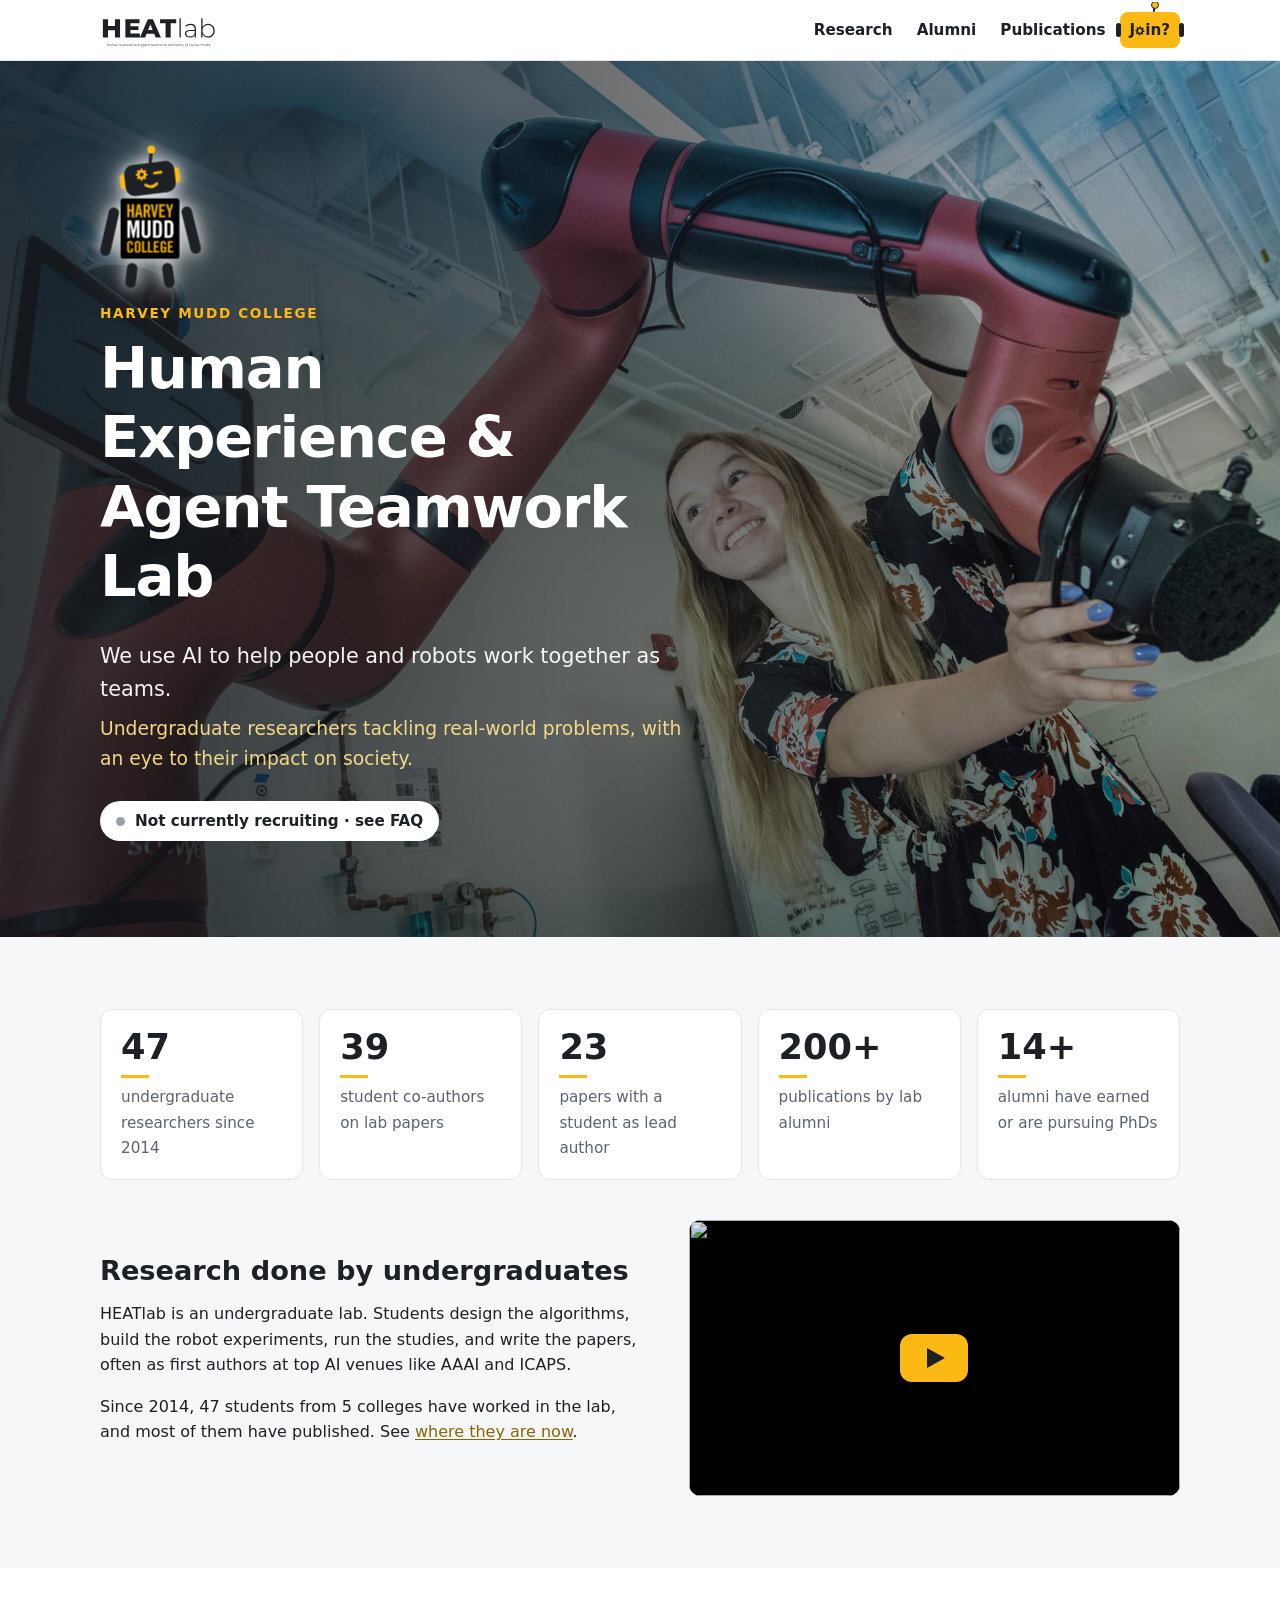
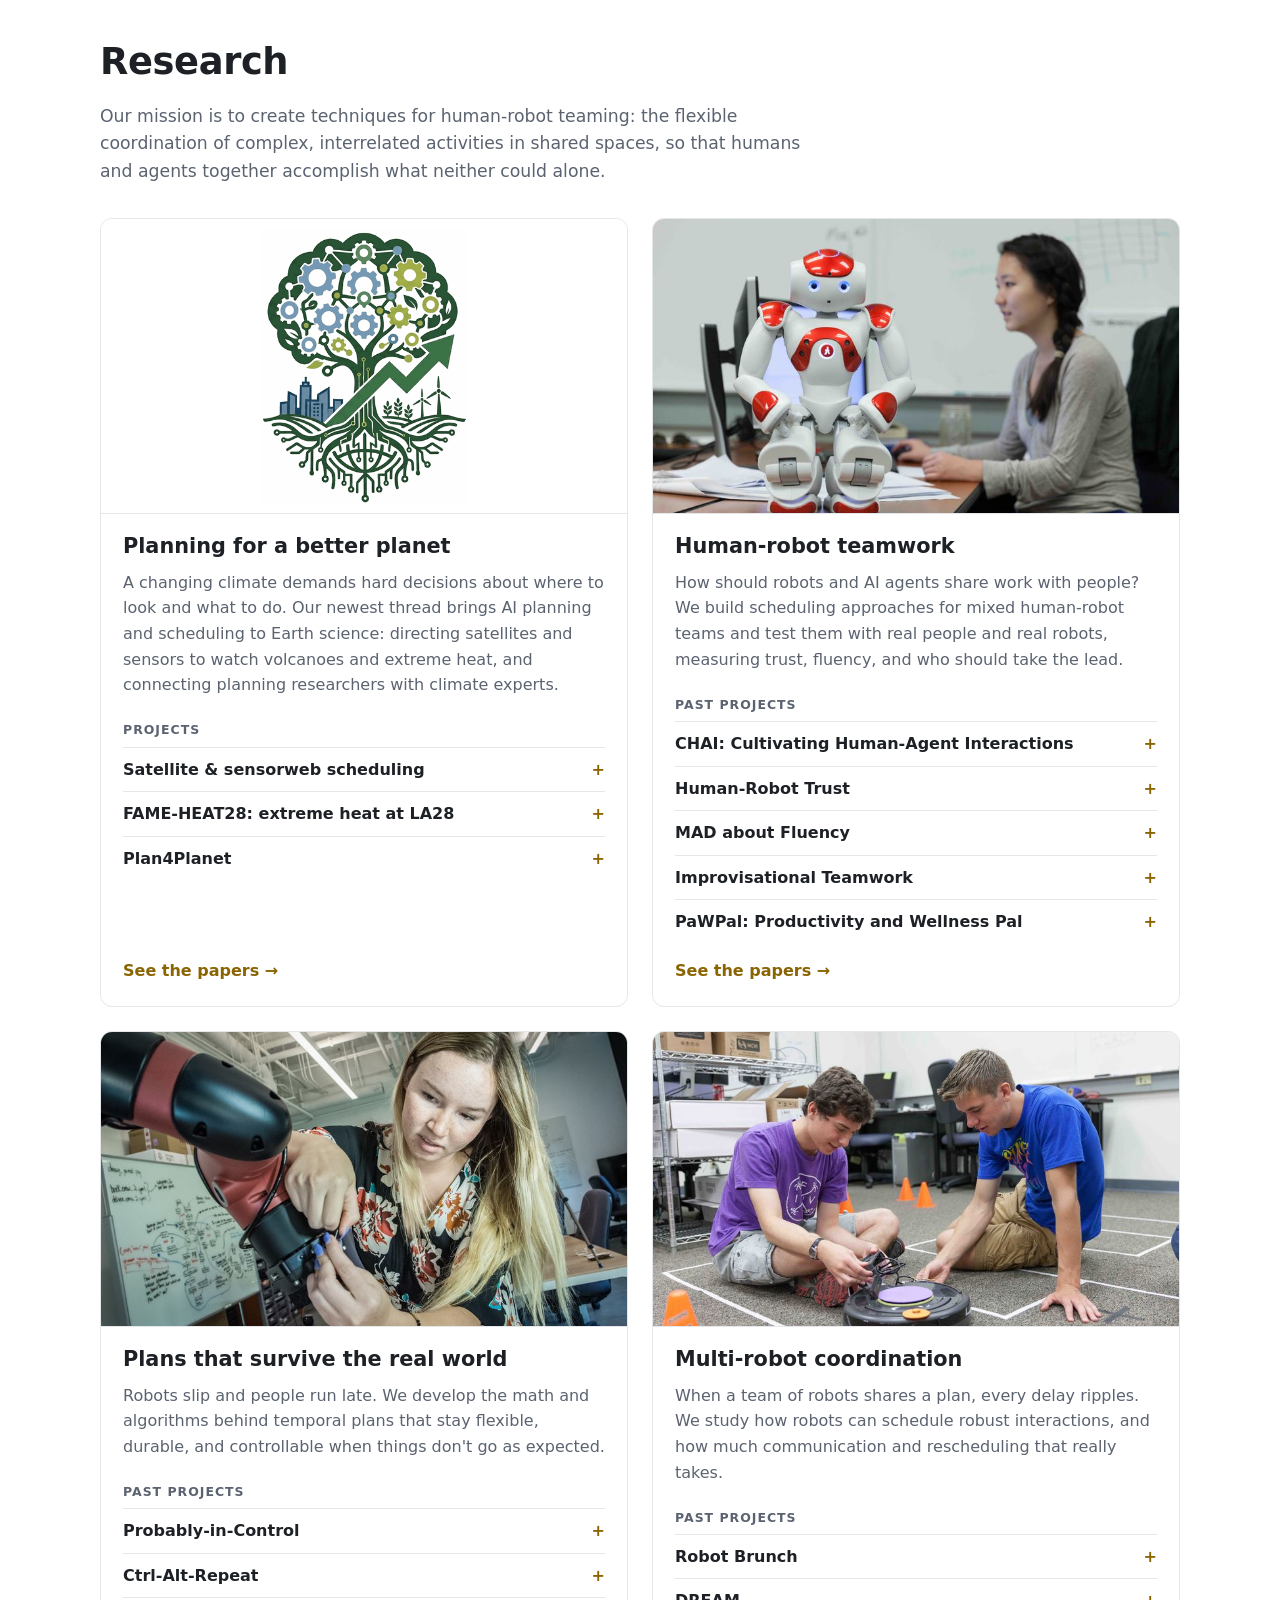
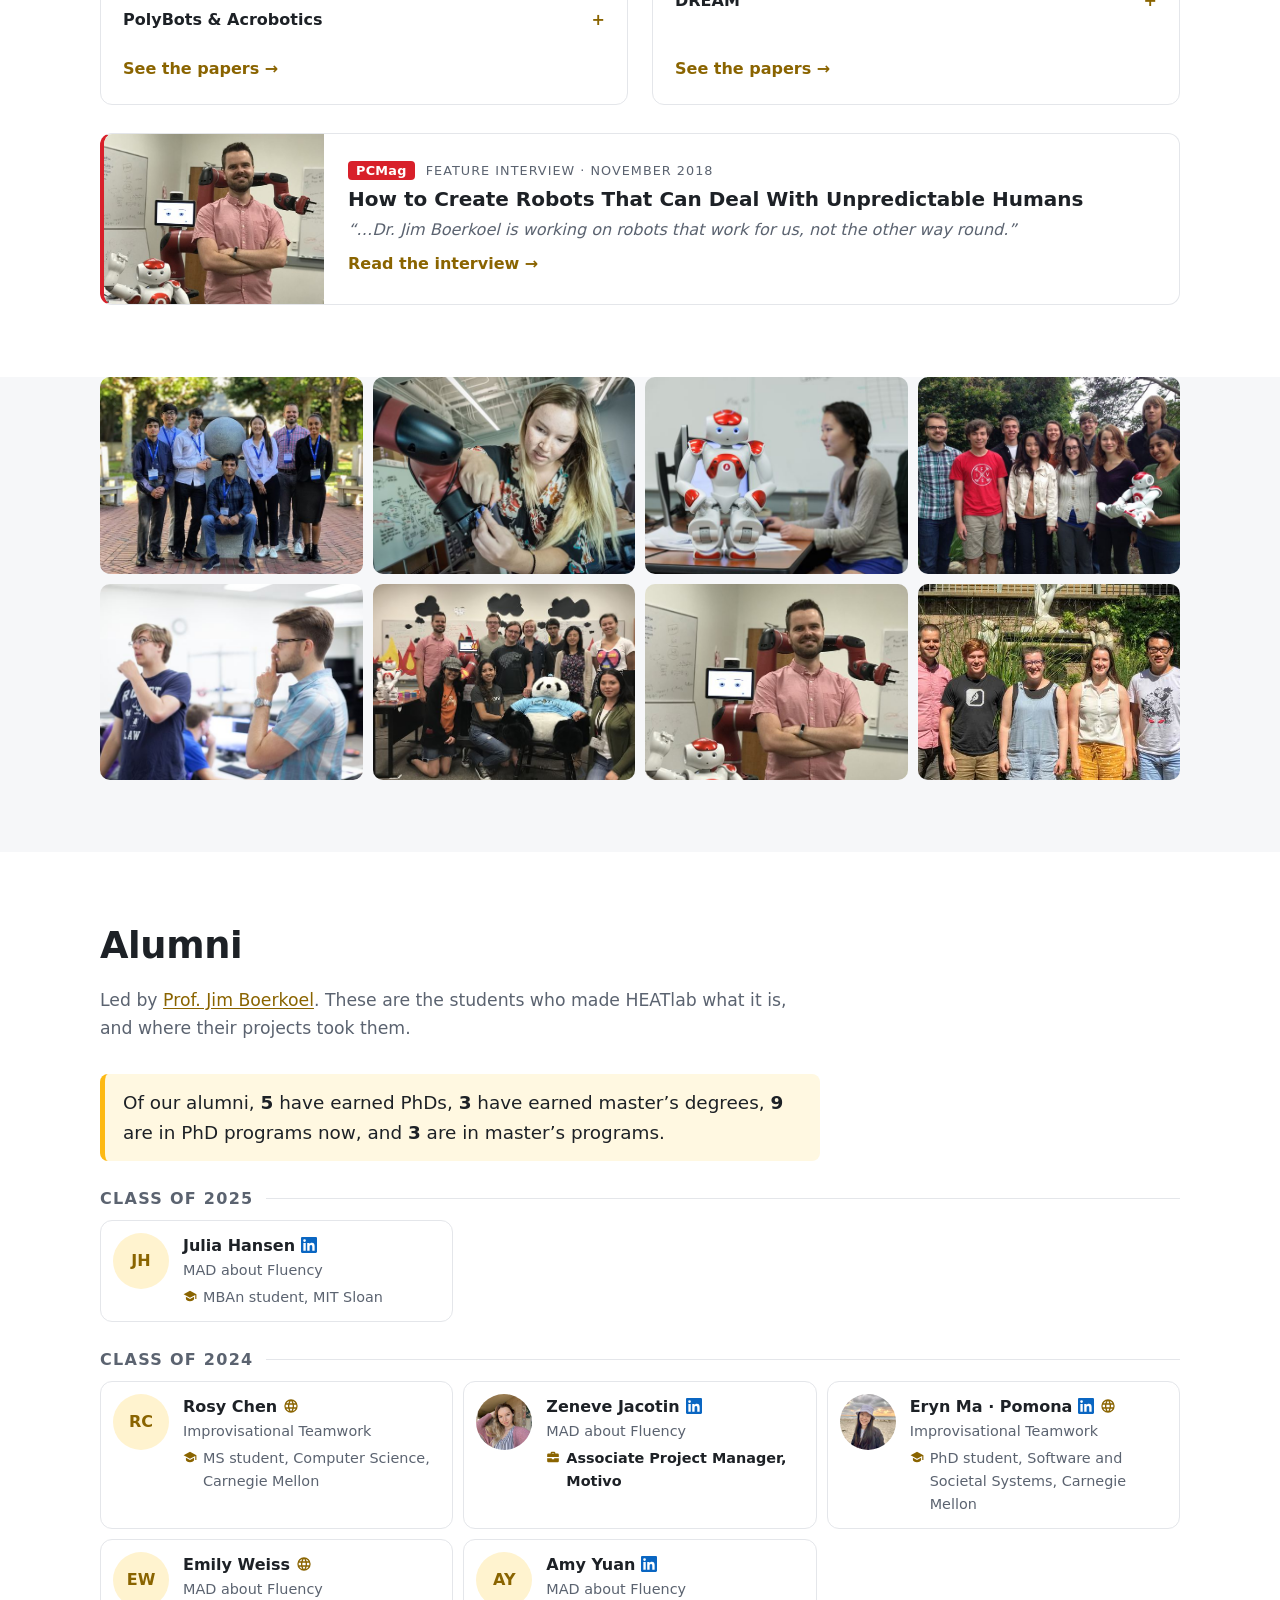
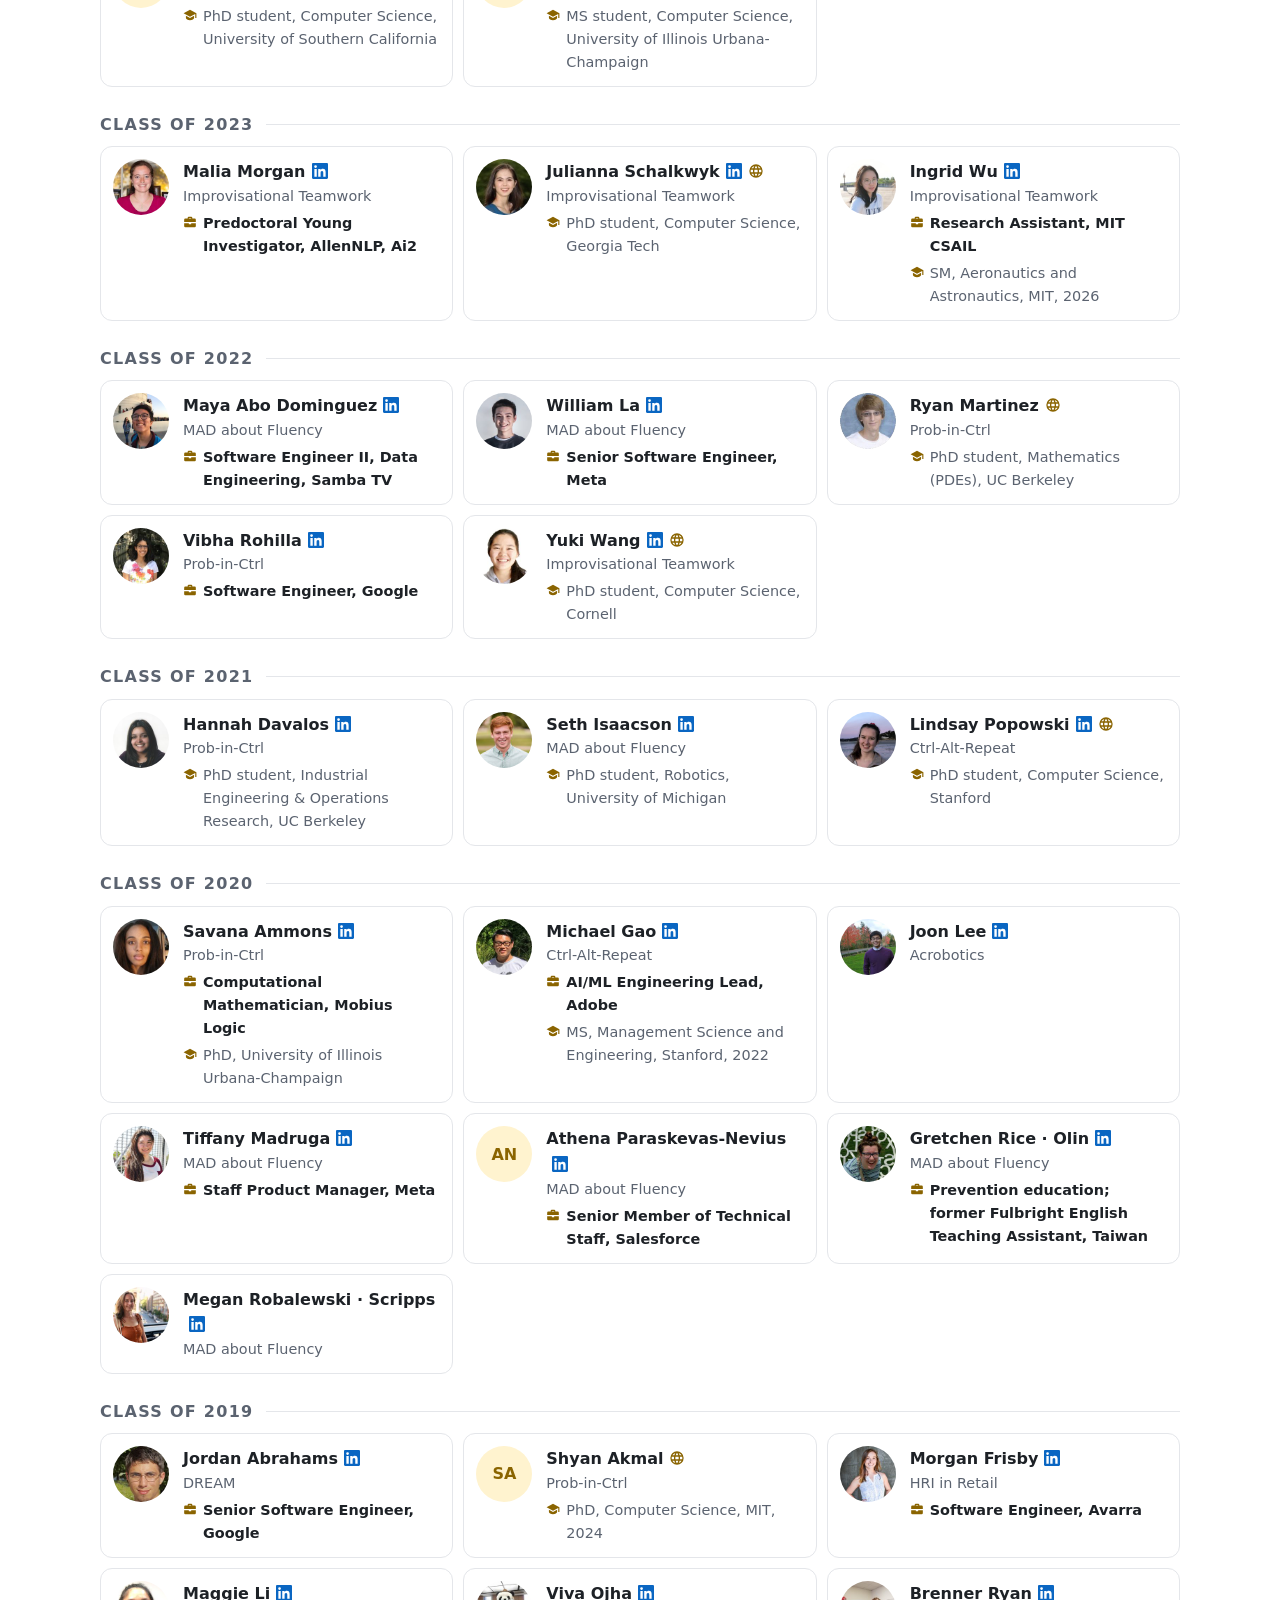
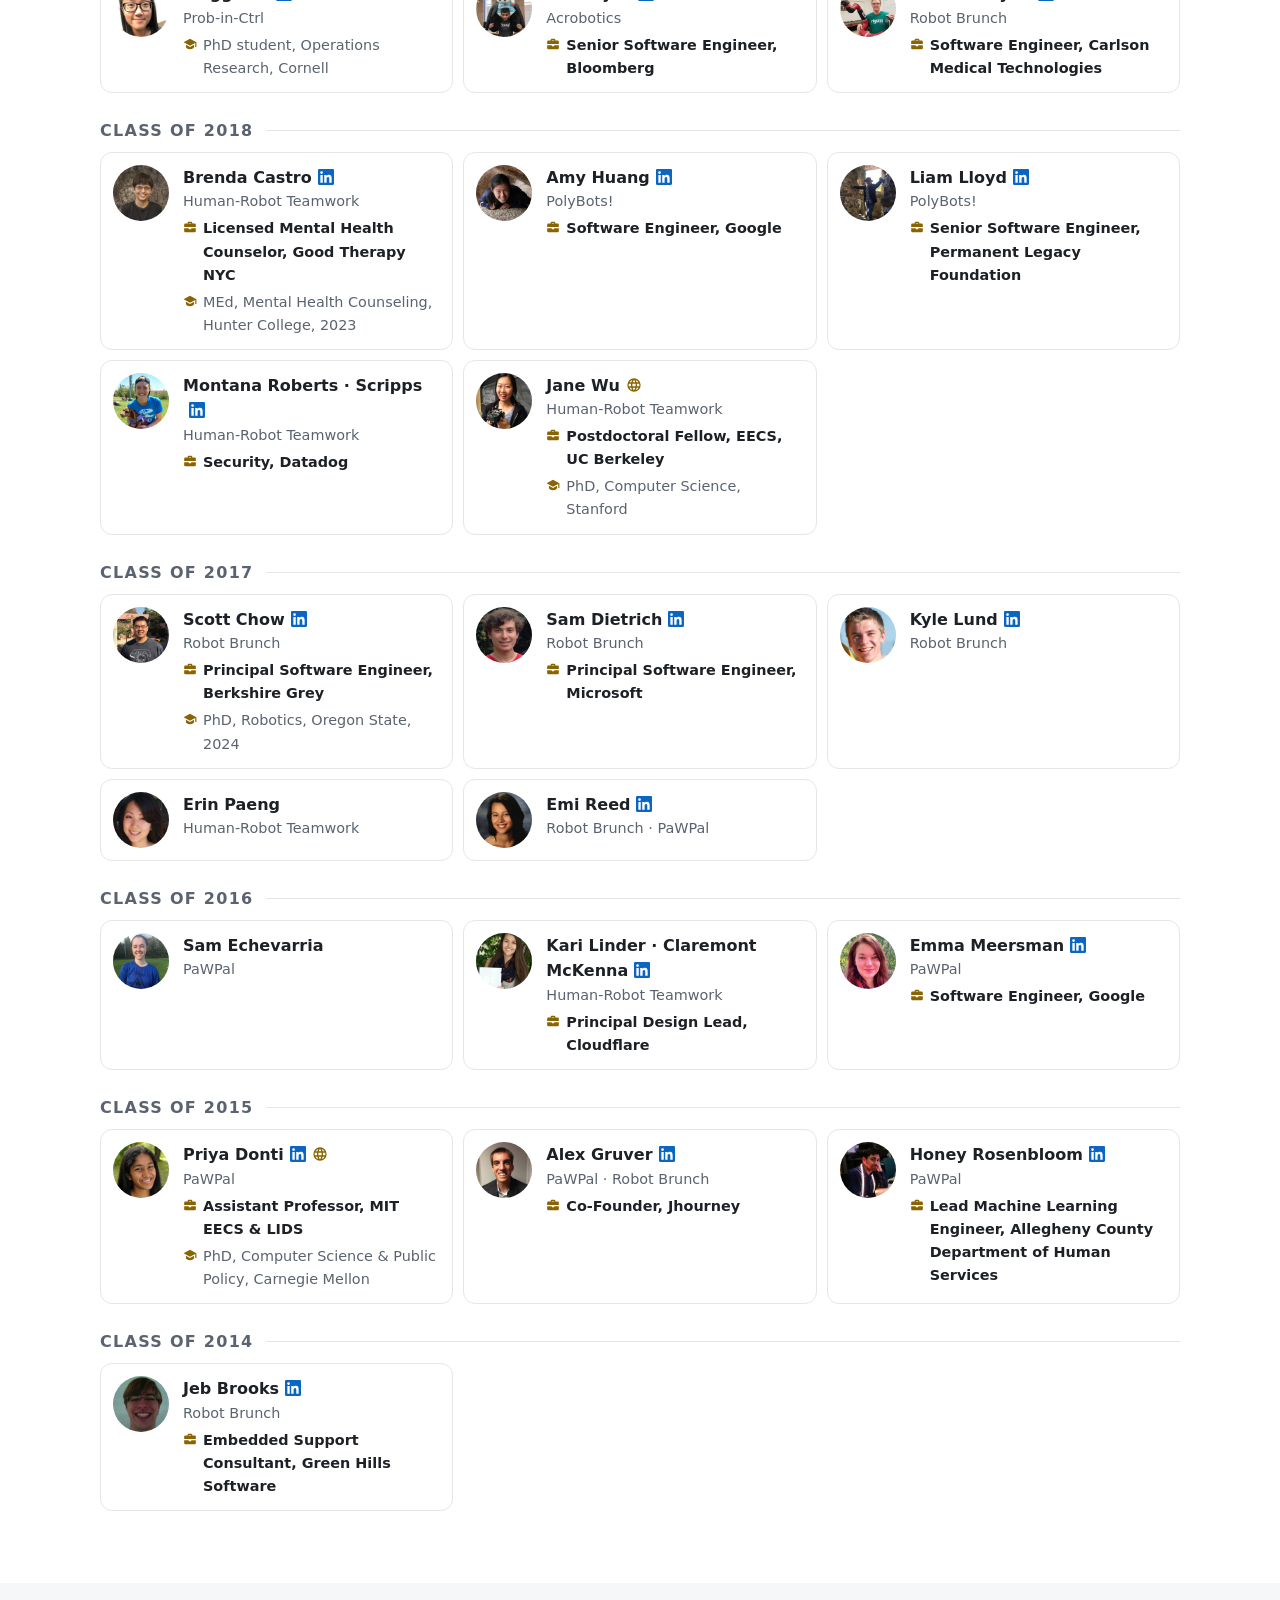
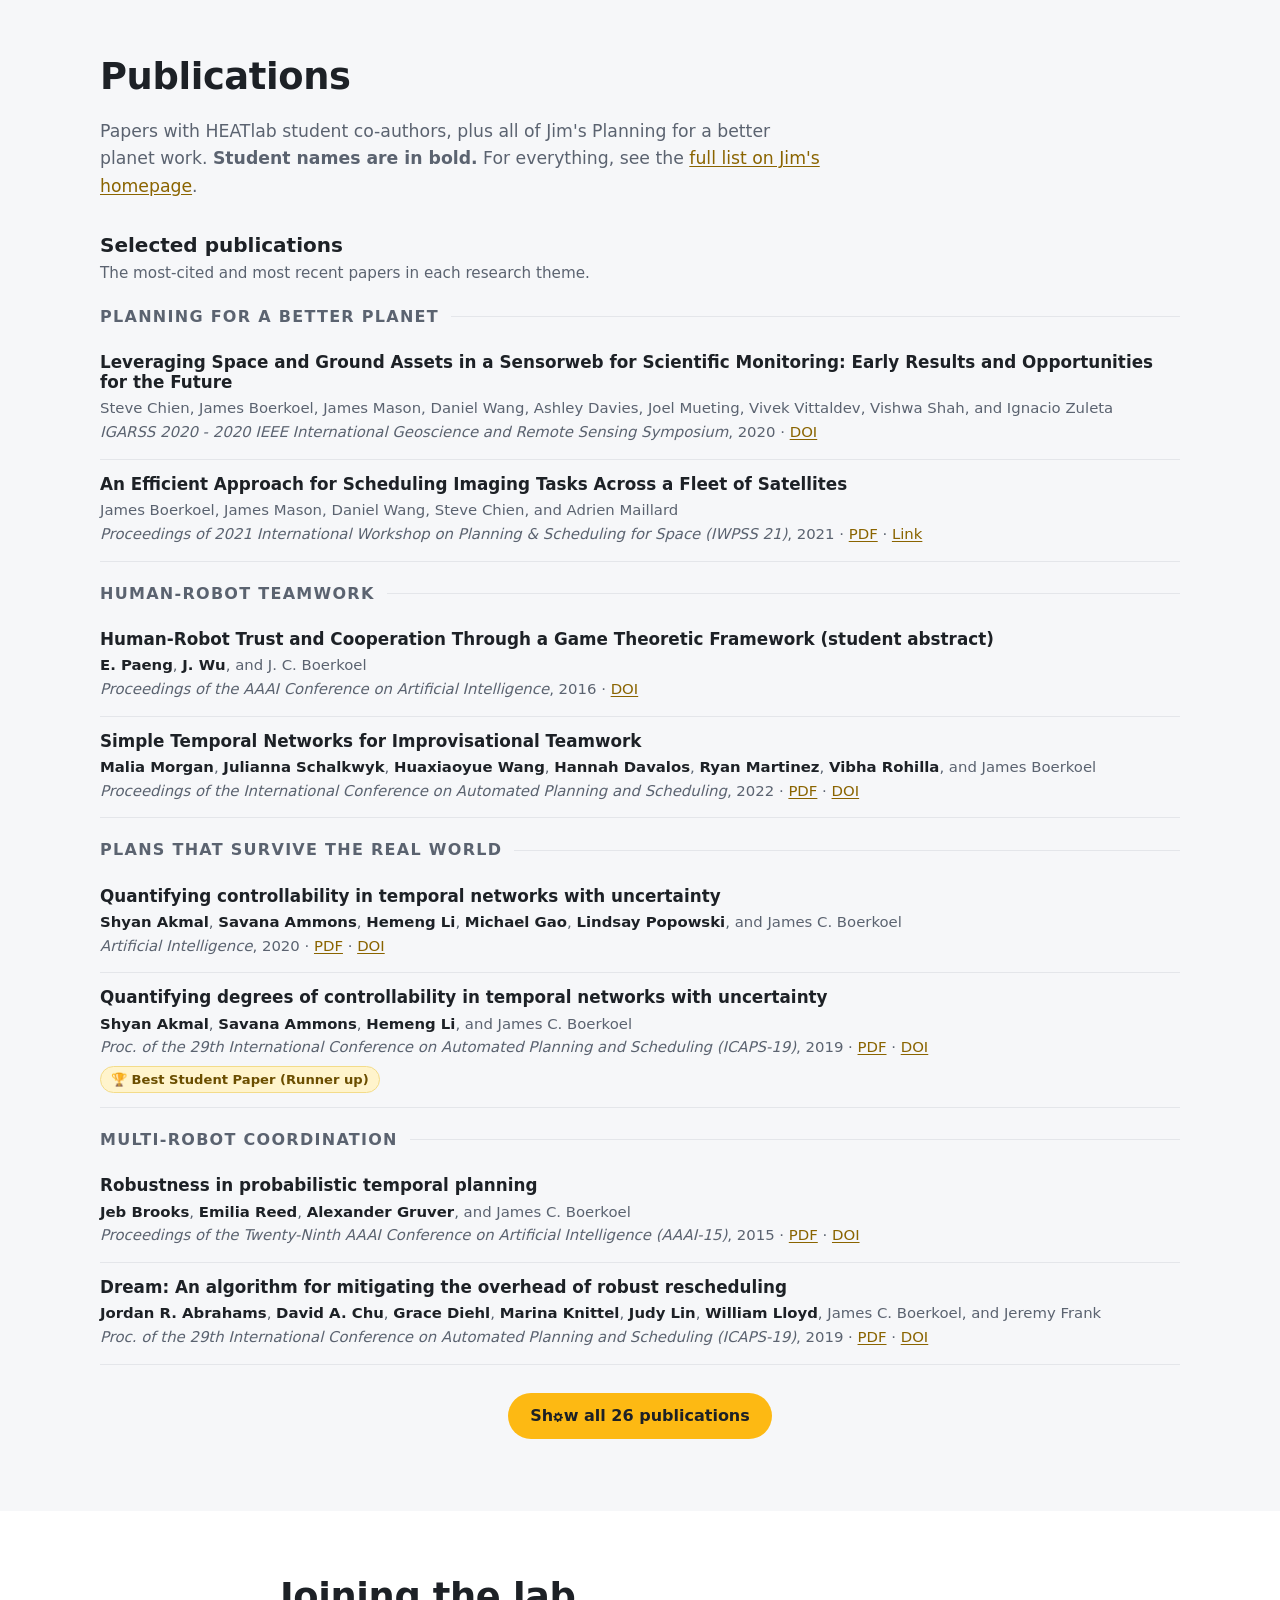
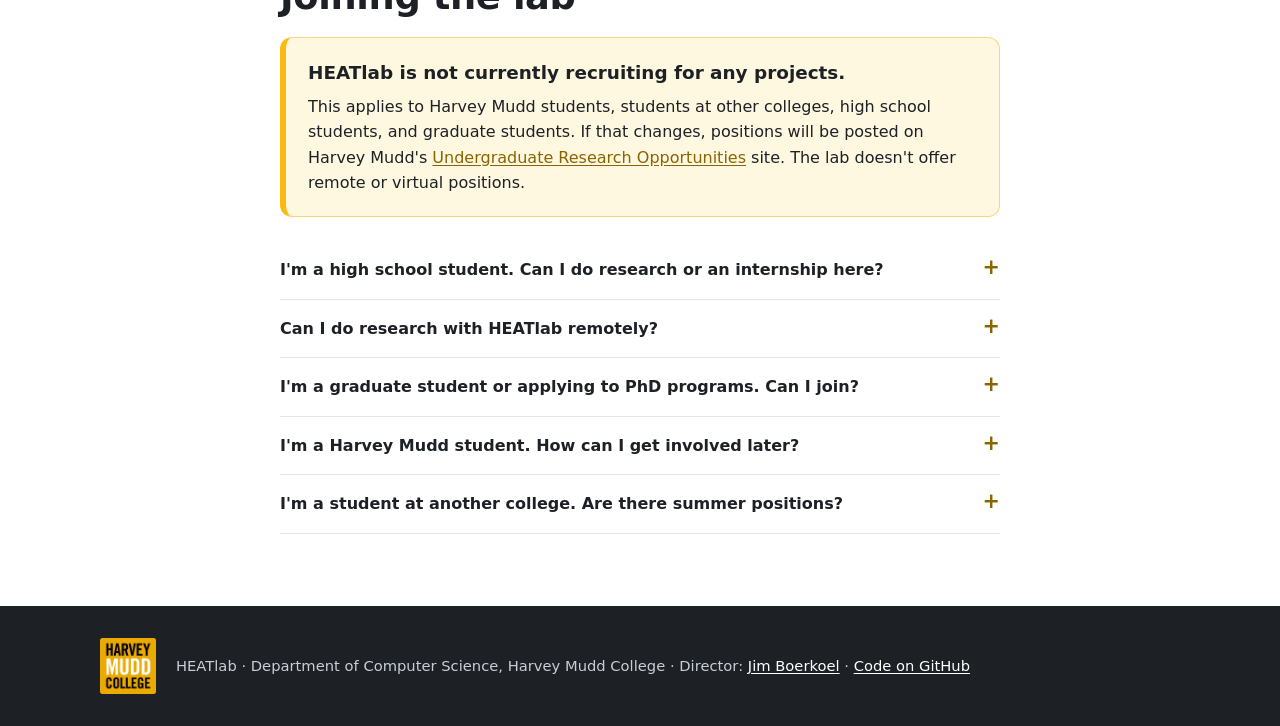
==== commit a65f2806: "Alumni: update 4 roles from Nov 2026 LinkedIn export Tiffany Madruga (new role + LinkedIn), Amy Huan" ====
--- a/index.html
+++ b/index.html
@@ -262,7 +262,7 @@
                     <li class="alum"><img src="assets/img/team/savana.jpg" alt="" width="64" height="64" loading="lazy"><div><p class="alum-name">Savana Ammons<a class="alum-linkedin" href="https://www.linkedin.com/in/savana-ammons" aria-label="Savana Ammons on LinkedIn"><svg viewBox="0 0 24 24" width="16" height="16" aria-hidden="true"><path fill="currentColor" d="M20.45 20.45h-3.55v-5.57c0-1.33-.03-3.04-1.85-3.04-1.85 0-2.14 1.45-2.14 2.94v5.67H9.35V9h3.41v1.56h.05c.48-.9 1.64-1.85 3.37-1.85 3.6 0 4.27 2.37 4.27 5.46v6.28zM5.34 7.43a2.06 2.06 0 1 1 0-4.12 2.06 2.06 0 0 1 0 4.12zM7.12 20.45H3.56V9h3.56v11.45zM22.22 0H1.77C.79 0 0 .77 0 1.73v20.54C0 23.23.79 24 1.77 24h20.45c.98 0 1.78-.77 1.78-1.73V1.73C24 .77 23.2 0 22.22 0z"/></svg></a></p><p class="alum-project">Prob-in-Ctrl</p><p class="alum-now">Computational Mathematician, Mobius Logic</p><p class="alum-degree">PhD, University of Illinois Urbana-Champaign</p></div></li>
                     <li class="alum"><img src="assets/img/team/michael.jpg" alt="" width="64" height="64" loading="lazy"><div><p class="alum-name">Michael Gao<a class="alum-linkedin" href="https://www.linkedin.com/in/michael-gao-0217a3133" aria-label="Michael Gao on LinkedIn"><svg viewBox="0 0 24 24" width="16" height="16" aria-hidden="true"><path fill="currentColor" d="M20.45 20.45h-3.55v-5.57c0-1.33-.03-3.04-1.85-3.04-1.85 0-2.14 1.45-2.14 2.94v5.67H9.35V9h3.41v1.56h.05c.48-.9 1.64-1.85 3.37-1.85 3.6 0 4.27 2.37 4.27 5.46v6.28zM5.34 7.43a2.06 2.06 0 1 1 0-4.12 2.06 2.06 0 0 1 0 4.12zM7.12 20.45H3.56V9h3.56v11.45zM22.22 0H1.77C.79 0 0 .77 0 1.73v20.54C0 23.23.79 24 1.77 24h20.45c.98 0 1.78-.77 1.78-1.73V1.73C24 .77 23.2 0 22.22 0z"/></svg></a></p><p class="alum-project">Ctrl-Alt-Repeat</p><p class="alum-now">AI/ML Engineering Lead, Adobe</p><p class="alum-degree">MS, Management Science and Engineering, Stanford, 2022</p></div></li>
                     <li class="alum"><img src="assets/img/team/joon.jpg" alt="" width="64" height="64" loading="lazy"><div><p class="alum-name">Joon Lee<a class="alum-linkedin" href="https://www.linkedin.com/in/joon-young-lee/" aria-label="Joon Lee on LinkedIn"><svg viewBox="0 0 24 24" width="16" height="16" aria-hidden="true"><path fill="currentColor" d="M20.45 20.45h-3.55v-5.57c0-1.33-.03-3.04-1.85-3.04-1.85 0-2.14 1.45-2.14 2.94v5.67H9.35V9h3.41v1.56h.05c.48-.9 1.64-1.85 3.37-1.85 3.6 0 4.27 2.37 4.27 5.46v6.28zM5.34 7.43a2.06 2.06 0 1 1 0-4.12 2.06 2.06 0 0 1 0 4.12zM7.12 20.45H3.56V9h3.56v11.45zM22.22 0H1.77C.79 0 0 .77 0 1.73v20.54C0 23.23.79 24 1.77 24h20.45c.98 0 1.78-.77 1.78-1.73V1.73C24 .77 23.2 0 22.22 0z"/></svg></a></p><p class="alum-project">Acrobotics</p></div></li>
-                    <li class="alum"><img src="assets/img/team/tiffany.jpg" alt="" width="64" height="64" loading="lazy"><div><p class="alum-name">Tiffany Madruga</p><p class="alum-project">MAD about Fluency</p></div></li>
+                    <li class="alum"><img src="assets/img/team/tiffany.jpg" alt="" width="64" height="64" loading="lazy"><div><p class="alum-name">Tiffany Madruga<a class="alum-linkedin" href="https://www.linkedin.com/in/tiffanymadruga" aria-label="Tiffany Madruga on LinkedIn"><svg viewBox="0 0 24 24" width="16" height="16" aria-hidden="true"><path fill="currentColor" d="M20.45 20.45h-3.55v-5.57c0-1.33-.03-3.04-1.85-3.04-1.85 0-2.14 1.45-2.14 2.94v5.67H9.35V9h3.41v1.56h.05c.48-.9 1.64-1.85 3.37-1.85 3.6 0 4.27 2.37 4.27 5.46v6.28zM5.34 7.43a2.06 2.06 0 1 1 0-4.12 2.06 2.06 0 0 1 0 4.12zM7.12 20.45H3.56V9h3.56v11.45zM22.22 0H1.77C.79 0 0 .77 0 1.73v20.54C0 23.23.79 24 1.77 24h20.45c.98 0 1.78-.77 1.78-1.73V1.73C24 .77 23.2 0 22.22 0z"/></svg></a></p><p class="alum-project">MAD about Fluency</p><p class="alum-now">Staff Product Manager, Meta</p></div></li>
                     <li class="alum"><span class="initials" aria-hidden="true">AN</span><div><p class="alum-name">Athena Paraskevas-Nevius<a class="alum-linkedin" href="https://www.linkedin.com/in/athena-p-599b81127" aria-label="Athena Paraskevas-Nevius on LinkedIn"><svg viewBox="0 0 24 24" width="16" height="16" aria-hidden="true"><path fill="currentColor" d="M20.45 20.45h-3.55v-5.57c0-1.33-.03-3.04-1.85-3.04-1.85 0-2.14 1.45-2.14 2.94v5.67H9.35V9h3.41v1.56h.05c.48-.9 1.64-1.85 3.37-1.85 3.6 0 4.27 2.37 4.27 5.46v6.28zM5.34 7.43a2.06 2.06 0 1 1 0-4.12 2.06 2.06 0 0 1 0 4.12zM7.12 20.45H3.56V9h3.56v11.45zM22.22 0H1.77C.79 0 0 .77 0 1.73v20.54C0 23.23.79 24 1.77 24h20.45c.98 0 1.78-.77 1.78-1.73V1.73C24 .77 23.2 0 22.22 0z"/></svg></a></p><p class="alum-project">MAD about Fluency</p><p class="alum-now">Senior Member of Technical Staff, Salesforce</p></div></li>
                     <li class="alum"><img src="assets/img/team/gretchen.jpg" alt="" width="64" height="64" loading="lazy"><div><p class="alum-name">Gretchen Rice · Olin<a class="alum-linkedin" href="https://www.linkedin.com/in/gretchen-r-74176b142" aria-label="Gretchen Rice on LinkedIn"><svg viewBox="0 0 24 24" width="16" height="16" aria-hidden="true"><path fill="currentColor" d="M20.45 20.45h-3.55v-5.57c0-1.33-.03-3.04-1.85-3.04-1.85 0-2.14 1.45-2.14 2.94v5.67H9.35V9h3.41v1.56h.05c.48-.9 1.64-1.85 3.37-1.85 3.6 0 4.27 2.37 4.27 5.46v6.28zM5.34 7.43a2.06 2.06 0 1 1 0-4.12 2.06 2.06 0 0 1 0 4.12zM7.12 20.45H3.56V9h3.56v11.45zM22.22 0H1.77C.79 0 0 .77 0 1.73v20.54C0 23.23.79 24 1.77 24h20.45c.98 0 1.78-.77 1.78-1.73V1.73C24 .77 23.2 0 22.22 0z"/></svg></a></p><p class="alum-project">MAD about Fluency</p><p class="alum-now">Prevention education; former Fulbright English Teaching Assistant, Taiwan</p></div></li>
                     <li class="alum"><img src="assets/img/team/megan.jpg" alt="" width="64" height="64" loading="lazy"><div><p class="alum-name">Megan Robalewski · Scripps<a class="alum-linkedin" href="https://www.linkedin.com/in/meganrobalewski" aria-label="Megan Robalewski on LinkedIn"><svg viewBox="0 0 24 24" width="16" height="16" aria-hidden="true"><path fill="currentColor" d="M20.45 20.45h-3.55v-5.57c0-1.33-.03-3.04-1.85-3.04-1.85 0-2.14 1.45-2.14 2.94v5.67H9.35V9h3.41v1.56h.05c.48-.9 1.64-1.85 3.37-1.85 3.6 0 4.27 2.37 4.27 5.46v6.28zM5.34 7.43a2.06 2.06 0 1 1 0-4.12 2.06 2.06 0 0 1 0 4.12zM7.12 20.45H3.56V9h3.56v11.45zM22.22 0H1.77C.79 0 0 .77 0 1.73v20.54C0 23.23.79 24 1.77 24h20.45c.98 0 1.78-.77 1.78-1.73V1.73C24 .77 23.2 0 22.22 0z"/></svg></a></p><p class="alum-project">MAD about Fluency</p></div></li>
@@ -279,7 +279,7 @@
                 <h3 class="year">Class of 2018</h3>
                 <ul class="alumni">
                     <li class="alum"><img src="assets/img/team/brenda.jpg" alt="" width="64" height="64" loading="lazy"><div><p class="alum-name">Brenda Castro<a class="alum-linkedin" href="https://www.linkedin.com/in/bvcastro" aria-label="Brenda Castro on LinkedIn"><svg viewBox="0 0 24 24" width="16" height="16" aria-hidden="true"><path fill="currentColor" d="M20.45 20.45h-3.55v-5.57c0-1.33-.03-3.04-1.85-3.04-1.85 0-2.14 1.45-2.14 2.94v5.67H9.35V9h3.41v1.56h.05c.48-.9 1.64-1.85 3.37-1.85 3.6 0 4.27 2.37 4.27 5.46v6.28zM5.34 7.43a2.06 2.06 0 1 1 0-4.12 2.06 2.06 0 0 1 0 4.12zM7.12 20.45H3.56V9h3.56v11.45zM22.22 0H1.77C.79 0 0 .77 0 1.73v20.54C0 23.23.79 24 1.77 24h20.45c.98 0 1.78-.77 1.78-1.73V1.73C24 .77 23.2 0 22.22 0z"/></svg></a></p><p class="alum-project">Human-Robot Teamwork</p><p class="alum-now">Licensed Mental Health Counselor, Good Therapy NYC</p><p class="alum-degree">MEd, Mental Health Counseling, Hunter College, 2023</p></div></li>
-                    <li class="alum"><img src="assets/img/team/amy.jpg" alt="" width="64" height="64" loading="lazy"><div><p class="alum-name">Amy Huang<a class="alum-linkedin" href="https://www.linkedin.com/in/amy-huang-6a4996b0" aria-label="Amy Huang on LinkedIn"><svg viewBox="0 0 24 24" width="16" height="16" aria-hidden="true"><path fill="currentColor" d="M20.45 20.45h-3.55v-5.57c0-1.33-.03-3.04-1.85-3.04-1.85 0-2.14 1.45-2.14 2.94v5.67H9.35V9h3.41v1.56h.05c.48-.9 1.64-1.85 3.37-1.85 3.6 0 4.27 2.37 4.27 5.46v6.28zM5.34 7.43a2.06 2.06 0 1 1 0-4.12 2.06 2.06 0 0 1 0 4.12zM7.12 20.45H3.56V9h3.56v11.45zM22.22 0H1.77C.79 0 0 .77 0 1.73v20.54C0 23.23.79 24 1.77 24h20.45c.98 0 1.78-.77 1.78-1.73V1.73C24 .77 23.2 0 22.22 0z"/></svg></a></p><p class="alum-project">PolyBots!</p><p class="alum-now">Software Engineer</p></div></li>
+                    <li class="alum"><img src="assets/img/team/amy.jpg" alt="" width="64" height="64" loading="lazy"><div><p class="alum-name">Amy Huang<a class="alum-linkedin" href="https://www.linkedin.com/in/amy-huang-6a4996b0" aria-label="Amy Huang on LinkedIn"><svg viewBox="0 0 24 24" width="16" height="16" aria-hidden="true"><path fill="currentColor" d="M20.45 20.45h-3.55v-5.57c0-1.33-.03-3.04-1.85-3.04-1.85 0-2.14 1.45-2.14 2.94v5.67H9.35V9h3.41v1.56h.05c.48-.9 1.64-1.85 3.37-1.85 3.6 0 4.27 2.37 4.27 5.46v6.28zM5.34 7.43a2.06 2.06 0 1 1 0-4.12 2.06 2.06 0 0 1 0 4.12zM7.12 20.45H3.56V9h3.56v11.45zM22.22 0H1.77C.79 0 0 .77 0 1.73v20.54C0 23.23.79 24 1.77 24h20.45c.98 0 1.78-.77 1.78-1.73V1.73C24 .77 23.2 0 22.22 0z"/></svg></a></p><p class="alum-project">PolyBots!</p><p class="alum-now">Software Engineer, Google</p></div></li>
                     <li class="alum"><img src="assets/img/team/liam.jpg" alt="" width="64" height="64" loading="lazy"><div><p class="alum-name">Liam Lloyd<a class="alum-linkedin" href="https://www.linkedin.com/in/liam-lloyd-tucker-583613196" aria-label="Liam Lloyd on LinkedIn"><svg viewBox="0 0 24 24" width="16" height="16" aria-hidden="true"><path fill="currentColor" d="M20.45 20.45h-3.55v-5.57c0-1.33-.03-3.04-1.85-3.04-1.85 0-2.14 1.45-2.14 2.94v5.67H9.35V9h3.41v1.56h.05c.48-.9 1.64-1.85 3.37-1.85 3.6 0 4.27 2.37 4.27 5.46v6.28zM5.34 7.43a2.06 2.06 0 1 1 0-4.12 2.06 2.06 0 0 1 0 4.12zM7.12 20.45H3.56V9h3.56v11.45zM22.22 0H1.77C.79 0 0 .77 0 1.73v20.54C0 23.23.79 24 1.77 24h20.45c.98 0 1.78-.77 1.78-1.73V1.73C24 .77 23.2 0 22.22 0z"/></svg></a></p><p class="alum-project">PolyBots!</p><p class="alum-now">Senior Software Engineer, Permanent Legacy Foundation</p></div></li>
                     <li class="alum"><img src="assets/img/team/montana.jpg" alt="" width="64" height="64" loading="lazy"><div><p class="alum-name">Montana Roberts · Scripps<a class="alum-linkedin" href="https://www.linkedin.com/in/montanaroberts" aria-label="Montana Roberts on LinkedIn"><svg viewBox="0 0 24 24" width="16" height="16" aria-hidden="true"><path fill="currentColor" d="M20.45 20.45h-3.55v-5.57c0-1.33-.03-3.04-1.85-3.04-1.85 0-2.14 1.45-2.14 2.94v5.67H9.35V9h3.41v1.56h.05c.48-.9 1.64-1.85 3.37-1.85 3.6 0 4.27 2.37 4.27 5.46v6.28zM5.34 7.43a2.06 2.06 0 1 1 0-4.12 2.06 2.06 0 0 1 0 4.12zM7.12 20.45H3.56V9h3.56v11.45zM22.22 0H1.77C.79 0 0 .77 0 1.73v20.54C0 23.23.79 24 1.77 24h20.45c.98 0 1.78-.77 1.78-1.73V1.73C24 .77 23.2 0 22.22 0z"/></svg></a></p><p class="alum-project">Human-Robot Teamwork</p><p class="alum-now">Security, Datadog</p></div></li>
                     <li class="alum"><img src="assets/img/team/jane.jpg" alt="" width="64" height="64" loading="lazy"><div><p class="alum-name">Jane Wu<a class="alum-linkedin alum-web" href="https://janehwu.github.io/" aria-label="Jane Wu's website"><svg viewBox="0 0 24 24" width="16" height="16" aria-hidden="true"><path fill="currentColor" d="M12 2a10 10 0 1 0 0 20 10 10 0 0 0 0-20zm6.93 6h-2.95a15.65 15.65 0 0 0-1.38-3.56A8.03 8.03 0 0 1 18.93 8zM12 4.04c.83 1.2 1.48 2.53 1.91 3.96h-3.82c.43-1.43 1.08-2.76 1.91-3.96zM4.26 14C4.1 13.36 4 12.69 4 12s.1-1.36.26-2h3.38c-.08.66-.14 1.32-.14 2s.06 1.34.14 2H4.26zm.82 2h2.95c.32 1.25.78 2.45 1.38 3.56A7.99 7.99 0 0 1 5.08 16zm2.95-8H5.08a7.99 7.99 0 0 1 4.33-3.56A15.65 15.65 0 0 0 8.03 8zM12 19.96c-.83-1.2-1.48-2.53-1.91-3.96h3.82c-.43 1.43-1.08 2.76-1.91 3.96zM14.34 14H9.66c-.09-.66-.16-1.32-.16-2s.07-1.35.16-2h4.68c.09.65.16 1.32.16 2s-.07 1.34-.16 2zm.25 5.56c.6-1.11 1.06-2.31 1.38-3.56h2.95a8.03 8.03 0 0 1-4.33 3.56zM16.36 14c.08-.66.14-1.32.14-2s-.06-1.34-.14-2h3.38c.16.64.26 1.31.26 2s-.1 1.36-.26 2h-3.38z"/></svg></a></p><p class="alum-project">Human-Robot Teamwork</p><p class="alum-now">Postdoctoral Fellow, EECS, UC Berkeley</p><p class="alum-degree">PhD, Computer Science, Stanford</p></div></li>
@@ -287,7 +287,7 @@
                 <h3 class="year">Class of 2017</h3>
                 <ul class="alumni">
                     <li class="alum"><img src="assets/img/team/scott.jpg" alt="" width="64" height="64" loading="lazy"><div><p class="alum-name">Scott Chow<a class="alum-linkedin" href="https://www.linkedin.com/in/chowscott" aria-label="Scott Chow on LinkedIn"><svg viewBox="0 0 24 24" width="16" height="16" aria-hidden="true"><path fill="currentColor" d="M20.45 20.45h-3.55v-5.57c0-1.33-.03-3.04-1.85-3.04-1.85 0-2.14 1.45-2.14 2.94v5.67H9.35V9h3.41v1.56h.05c.48-.9 1.64-1.85 3.37-1.85 3.6 0 4.27 2.37 4.27 5.46v6.28zM5.34 7.43a2.06 2.06 0 1 1 0-4.12 2.06 2.06 0 0 1 0 4.12zM7.12 20.45H3.56V9h3.56v11.45zM22.22 0H1.77C.79 0 0 .77 0 1.73v20.54C0 23.23.79 24 1.77 24h20.45c.98 0 1.78-.77 1.78-1.73V1.73C24 .77 23.2 0 22.22 0z"/></svg></a></p><p class="alum-project">Robot Brunch</p><p class="alum-now">Principal Software Engineer, Berkshire Grey</p><p class="alum-degree">PhD, Robotics, Oregon State, 2024</p></div></li>
-                    <li class="alum"><img src="assets/img/team/sam_d.jpg" alt="" width="64" height="64" loading="lazy"><div><p class="alum-name">Sam Dietrich<a class="alum-linkedin" href="https://www.linkedin.com/in/samuel-dietrich-9a54841ab" aria-label="Sam Dietrich on LinkedIn"><svg viewBox="0 0 24 24" width="16" height="16" aria-hidden="true"><path fill="currentColor" d="M20.45 20.45h-3.55v-5.57c0-1.33-.03-3.04-1.85-3.04-1.85 0-2.14 1.45-2.14 2.94v5.67H9.35V9h3.41v1.56h.05c.48-.9 1.64-1.85 3.37-1.85 3.6 0 4.27 2.37 4.27 5.46v6.28zM5.34 7.43a2.06 2.06 0 1 1 0-4.12 2.06 2.06 0 0 1 0 4.12zM7.12 20.45H3.56V9h3.56v11.45zM22.22 0H1.77C.79 0 0 .77 0 1.73v20.54C0 23.23.79 24 1.77 24h20.45c.98 0 1.78-.77 1.78-1.73V1.73C24 .77 23.2 0 22.22 0z"/></svg></a></p><p class="alum-project">Robot Brunch</p><p class="alum-now">FPGA Engineer, Microsoft</p></div></li>
+                    <li class="alum"><img src="assets/img/team/sam_d.jpg" alt="" width="64" height="64" loading="lazy"><div><p class="alum-name">Sam Dietrich<a class="alum-linkedin" href="https://www.linkedin.com/in/samuel-dietrich-9a54841ab" aria-label="Sam Dietrich on LinkedIn"><svg viewBox="0 0 24 24" width="16" height="16" aria-hidden="true"><path fill="currentColor" d="M20.45 20.45h-3.55v-5.57c0-1.33-.03-3.04-1.85-3.04-1.85 0-2.14 1.45-2.14 2.94v5.67H9.35V9h3.41v1.56h.05c.48-.9 1.64-1.85 3.37-1.85 3.6 0 4.27 2.37 4.27 5.46v6.28zM5.34 7.43a2.06 2.06 0 1 1 0-4.12 2.06 2.06 0 0 1 0 4.12zM7.12 20.45H3.56V9h3.56v11.45zM22.22 0H1.77C.79 0 0 .77 0 1.73v20.54C0 23.23.79 24 1.77 24h20.45c.98 0 1.78-.77 1.78-1.73V1.73C24 .77 23.2 0 22.22 0z"/></svg></a></p><p class="alum-project">Robot Brunch</p><p class="alum-now">Principal Software Engineer, Microsoft</p></div></li>
                     <li class="alum"><img src="assets/img/team/kyle.jpg" alt="" width="64" height="64" loading="lazy"><div><p class="alum-name">Kyle Lund<a class="alum-linkedin" href="https://www.linkedin.com/in/kyle-t-lund" aria-label="Kyle Lund on LinkedIn"><svg viewBox="0 0 24 24" width="16" height="16" aria-hidden="true"><path fill="currentColor" d="M20.45 20.45h-3.55v-5.57c0-1.33-.03-3.04-1.85-3.04-1.85 0-2.14 1.45-2.14 2.94v5.67H9.35V9h3.41v1.56h.05c.48-.9 1.64-1.85 3.37-1.85 3.6 0 4.27 2.37 4.27 5.46v6.28zM5.34 7.43a2.06 2.06 0 1 1 0-4.12 2.06 2.06 0 0 1 0 4.12zM7.12 20.45H3.56V9h3.56v11.45zM22.22 0H1.77C.79 0 0 .77 0 1.73v20.54C0 23.23.79 24 1.77 24h20.45c.98 0 1.78-.77 1.78-1.73V1.73C24 .77 23.2 0 22.22 0z"/></svg></a></p><p class="alum-project">Robot Brunch</p></div></li>
                     <li class="alum"><img src="assets/img/team/erin.jpg" alt="" width="64" height="64" loading="lazy"><div><p class="alum-name">Erin Paeng</p><p class="alum-project">Human-Robot Teamwork</p></div></li>
                     <li class="alum"><img src="assets/img/team/emi.jpg" alt="" width="64" height="64" loading="lazy"><div><p class="alum-name">Emi Reed<a class="alum-linkedin" href="https://www.linkedin.com/in/emi-reed-439b00132" aria-label="Emi Reed on LinkedIn"><svg viewBox="0 0 24 24" width="16" height="16" aria-hidden="true"><path fill="currentColor" d="M20.45 20.45h-3.55v-5.57c0-1.33-.03-3.04-1.85-3.04-1.85 0-2.14 1.45-2.14 2.94v5.67H9.35V9h3.41v1.56h.05c.48-.9 1.64-1.85 3.37-1.85 3.6 0 4.27 2.37 4.27 5.46v6.28zM5.34 7.43a2.06 2.06 0 1 1 0-4.12 2.06 2.06 0 0 1 0 4.12zM7.12 20.45H3.56V9h3.56v11.45zM22.22 0H1.77C.79 0 0 .77 0 1.73v20.54C0 23.23.79 24 1.77 24h20.45c.98 0 1.78-.77 1.78-1.73V1.73C24 .77 23.2 0 22.22 0z"/></svg></a></p><p class="alum-project">Robot Brunch · PaWPal</p></div></li>
@@ -302,7 +302,7 @@
                 <ul class="alumni">
                     <li class="alum"><img src="assets/img/team/priya.jpg" alt="" width="64" height="64" loading="lazy"><div><p class="alum-name">Priya Donti<a class="alum-linkedin" href="https://www.linkedin.com/in/priya-donti" aria-label="Priya Donti on LinkedIn"><svg viewBox="0 0 24 24" width="16" height="16" aria-hidden="true"><path fill="currentColor" d="M20.45 20.45h-3.55v-5.57c0-1.33-.03-3.04-1.85-3.04-1.85 0-2.14 1.45-2.14 2.94v5.67H9.35V9h3.41v1.56h.05c.48-.9 1.64-1.85 3.37-1.85 3.6 0 4.27 2.37 4.27 5.46v6.28zM5.34 7.43a2.06 2.06 0 1 1 0-4.12 2.06 2.06 0 0 1 0 4.12zM7.12 20.45H3.56V9h3.56v11.45zM22.22 0H1.77C.79 0 0 .77 0 1.73v20.54C0 23.23.79 24 1.77 24h20.45c.98 0 1.78-.77 1.78-1.73V1.73C24 .77 23.2 0 22.22 0z"/></svg></a><a class="alum-linkedin alum-web" href="https://priyadonti.com/" aria-label="Priya Donti's website"><svg viewBox="0 0 24 24" width="16" height="16" aria-hidden="true"><path fill="currentColor" d="M12 2a10 10 0 1 0 0 20 10 10 0 0 0 0-20zm6.93 6h-2.95a15.65 15.65 0 0 0-1.38-3.56A8.03 8.03 0 0 1 18.93 8zM12 4.04c.83 1.2 1.48 2.53 1.91 3.96h-3.82c.43-1.43 1.08-2.76 1.91-3.96zM4.26 14C4.1 13.36 4 12.69 4 12s.1-1.36.26-2h3.38c-.08.66-.14 1.32-.14 2s.06 1.34.14 2H4.26zm.82 2h2.95c.32 1.25.78 2.45 1.38 3.56A7.99 7.99 0 0 1 5.08 16zm2.95-8H5.08a7.99 7.99 0 0 1 4.33-3.56A15.65 15.65 0 0 0 8.03 8zM12 19.96c-.83-1.2-1.48-2.53-1.91-3.96h3.82c-.43 1.43-1.08 2.76-1.91 3.96zM14.34 14H9.66c-.09-.66-.16-1.32-.16-2s.07-1.35.16-2h4.68c.09.65.16 1.32.16 2s-.07 1.34-.16 2zm.25 5.56c.6-1.11 1.06-2.31 1.38-3.56h2.95a8.03 8.03 0 0 1-4.33 3.56zM16.36 14c.08-.66.14-1.32.14-2s-.06-1.34-.14-2h3.38c.16.64.26 1.31.26 2s-.1 1.36-.26 2h-3.38z"/></svg></a></p><p class="alum-project">PaWPal</p><p class="alum-now">Assistant Professor, MIT EECS &amp; LIDS</p><p class="alum-degree">PhD, Computer Science &amp; Public Policy, Carnegie Mellon</p></div></li>
                     <li class="alum"><img src="assets/img/team/alex.jpg" alt="" width="64" height="64" loading="lazy"><div><p class="alum-name">Alex Gruver<a class="alum-linkedin" href="https://www.linkedin.com/in/alex-gruver-a3a73aa3" aria-label="Alex Gruver on LinkedIn"><svg viewBox="0 0 24 24" width="16" height="16" aria-hidden="true"><path fill="currentColor" d="M20.45 20.45h-3.55v-5.57c0-1.33-.03-3.04-1.85-3.04-1.85 0-2.14 1.45-2.14 2.94v5.67H9.35V9h3.41v1.56h.05c.48-.9 1.64-1.85 3.37-1.85 3.6 0 4.27 2.37 4.27 5.46v6.28zM5.34 7.43a2.06 2.06 0 1 1 0-4.12 2.06 2.06 0 0 1 0 4.12zM7.12 20.45H3.56V9h3.56v11.45zM22.22 0H1.77C.79 0 0 .77 0 1.73v20.54C0 23.23.79 24 1.77 24h20.45c.98 0 1.78-.77 1.78-1.73V1.73C24 .77 23.2 0 22.22 0z"/></svg></a></p><p class="alum-project">PaWPal · Robot Brunch</p><p class="alum-now">Co-Founder, Jhourney</p></div></li>
-                    <li class="alum"><img src="assets/img/team/honey.jpg" alt="" width="64" height="64" loading="lazy"><div><p class="alum-name">Honey Rosenbloom<a class="alum-linkedin" href="https://www.linkedin.com/in/rosenbloom-boom" aria-label="Honey Rosenbloom on LinkedIn"><svg viewBox="0 0 24 24" width="16" height="16" aria-hidden="true"><path fill="currentColor" d="M20.45 20.45h-3.55v-5.57c0-1.33-.03-3.04-1.85-3.04-1.85 0-2.14 1.45-2.14 2.94v5.67H9.35V9h3.41v1.56h.05c.48-.9 1.64-1.85 3.37-1.85 3.6 0 4.27 2.37 4.27 5.46v6.28zM5.34 7.43a2.06 2.06 0 1 1 0-4.12 2.06 2.06 0 0 1 0 4.12zM7.12 20.45H3.56V9h3.56v11.45zM22.22 0H1.77C.79 0 0 .77 0 1.73v20.54C0 23.23.79 24 1.77 24h20.45c.98 0 1.78-.77 1.78-1.73V1.73C24 .77 23.2 0 22.22 0z"/></svg></a></p><p class="alum-project">PaWPal</p><p class="alum-now">Machine Learning Engineer, Allegheny County Department of Human Services</p></div></li>
+                    <li class="alum"><img src="assets/img/team/honey.jpg" alt="" width="64" height="64" loading="lazy"><div><p class="alum-name">Honey Rosenbloom<a class="alum-linkedin" href="https://www.linkedin.com/in/rosenbloom-boom" aria-label="Honey Rosenbloom on LinkedIn"><svg viewBox="0 0 24 24" width="16" height="16" aria-hidden="true"><path fill="currentColor" d="M20.45 20.45h-3.55v-5.57c0-1.33-.03-3.04-1.85-3.04-1.85 0-2.14 1.45-2.14 2.94v5.67H9.35V9h3.41v1.56h.05c.48-.9 1.64-1.85 3.37-1.85 3.6 0 4.27 2.37 4.27 5.46v6.28zM5.34 7.43a2.06 2.06 0 1 1 0-4.12 2.06 2.06 0 0 1 0 4.12zM7.12 20.45H3.56V9h3.56v11.45zM22.22 0H1.77C.79 0 0 .77 0 1.73v20.54C0 23.23.79 24 1.77 24h20.45c.98 0 1.78-.77 1.78-1.73V1.73C24 .77 23.2 0 22.22 0z"/></svg></a></p><p class="alum-project">PaWPal</p><p class="alum-now">Lead Machine Learning Engineer, Allegheny County Department of Human Services</p></div></li>
                 </ul>
                 <h3 class="year">Class of 2014</h3>
                 <ul class="alumni">
@@ -571,6 +571,6 @@
     <button type="button" class="lightbox-close" aria-label="Close">&times;</button>
 </dialog>
 
-<script src="assets/js/site.js?v=376e844c" defer></script>
+<script src="assets/js/site.js?v=ff24903c" defer></script>
 </body>
 </html>
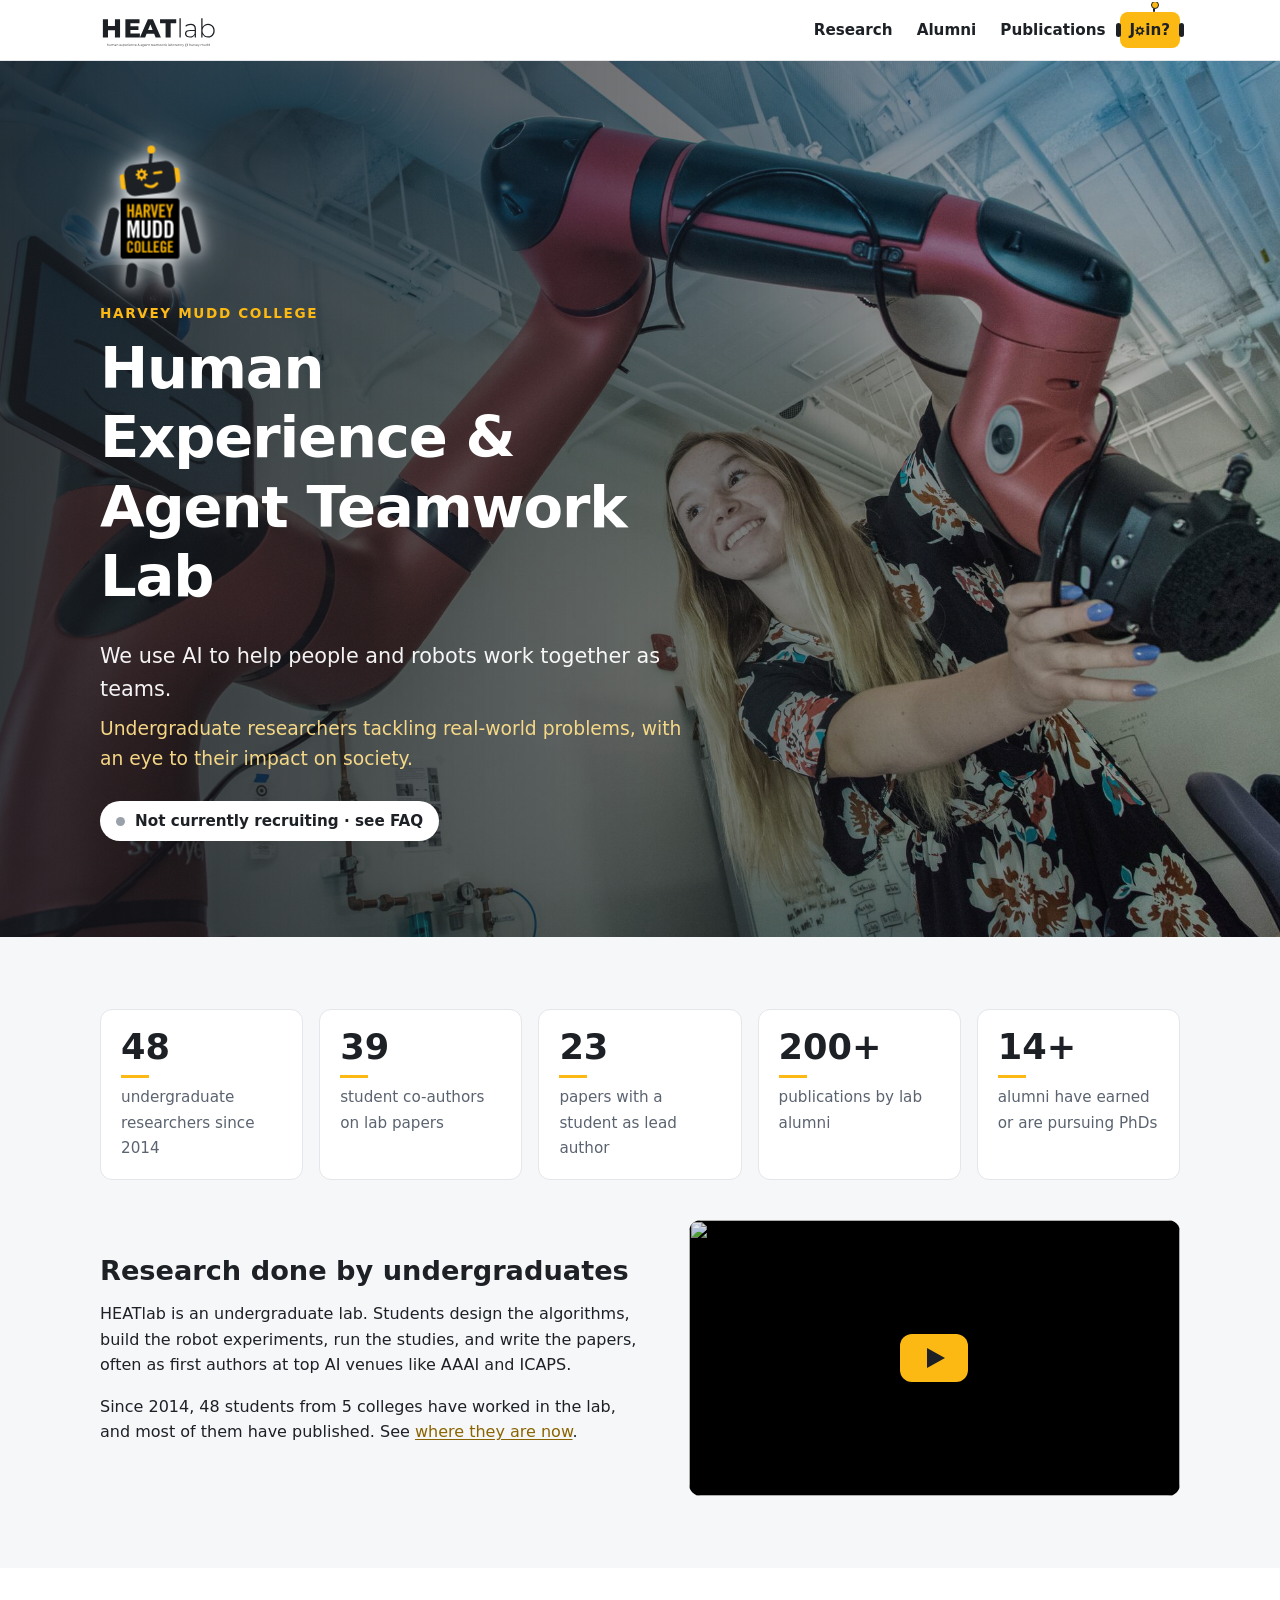
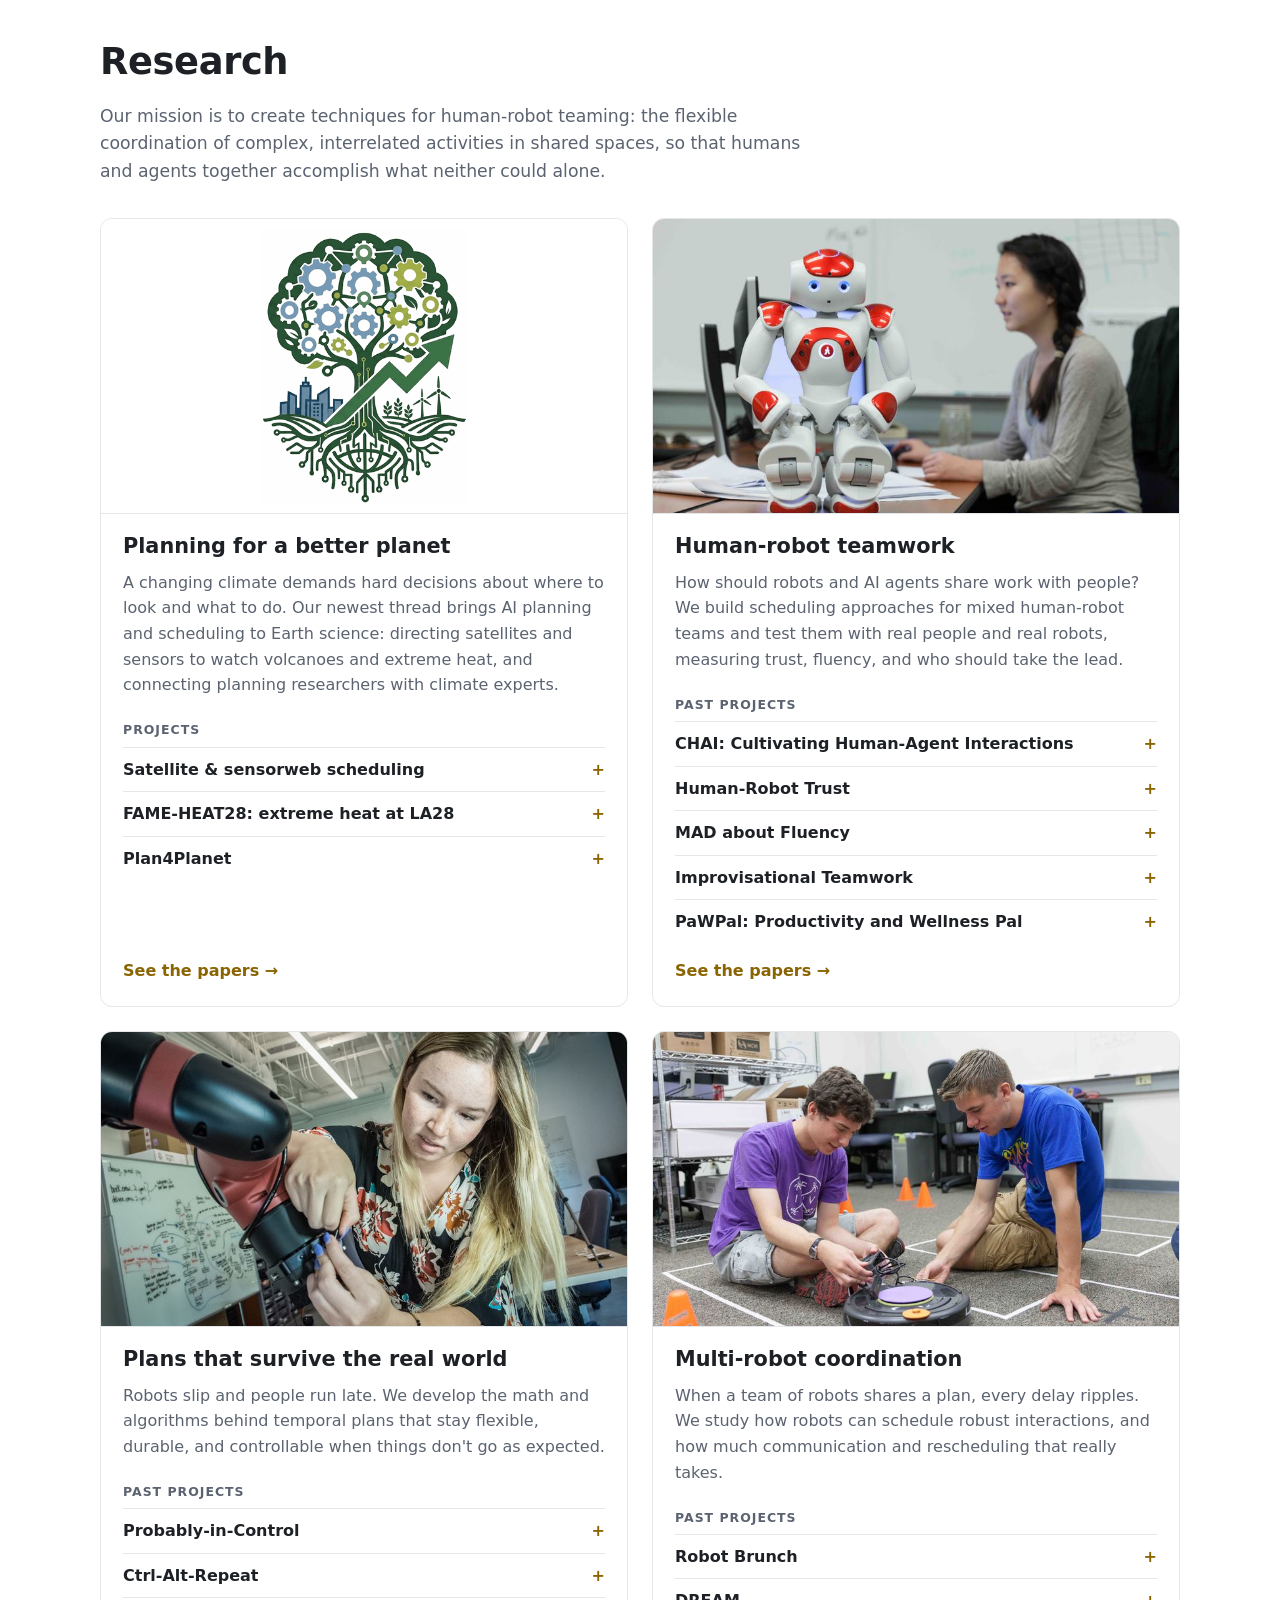
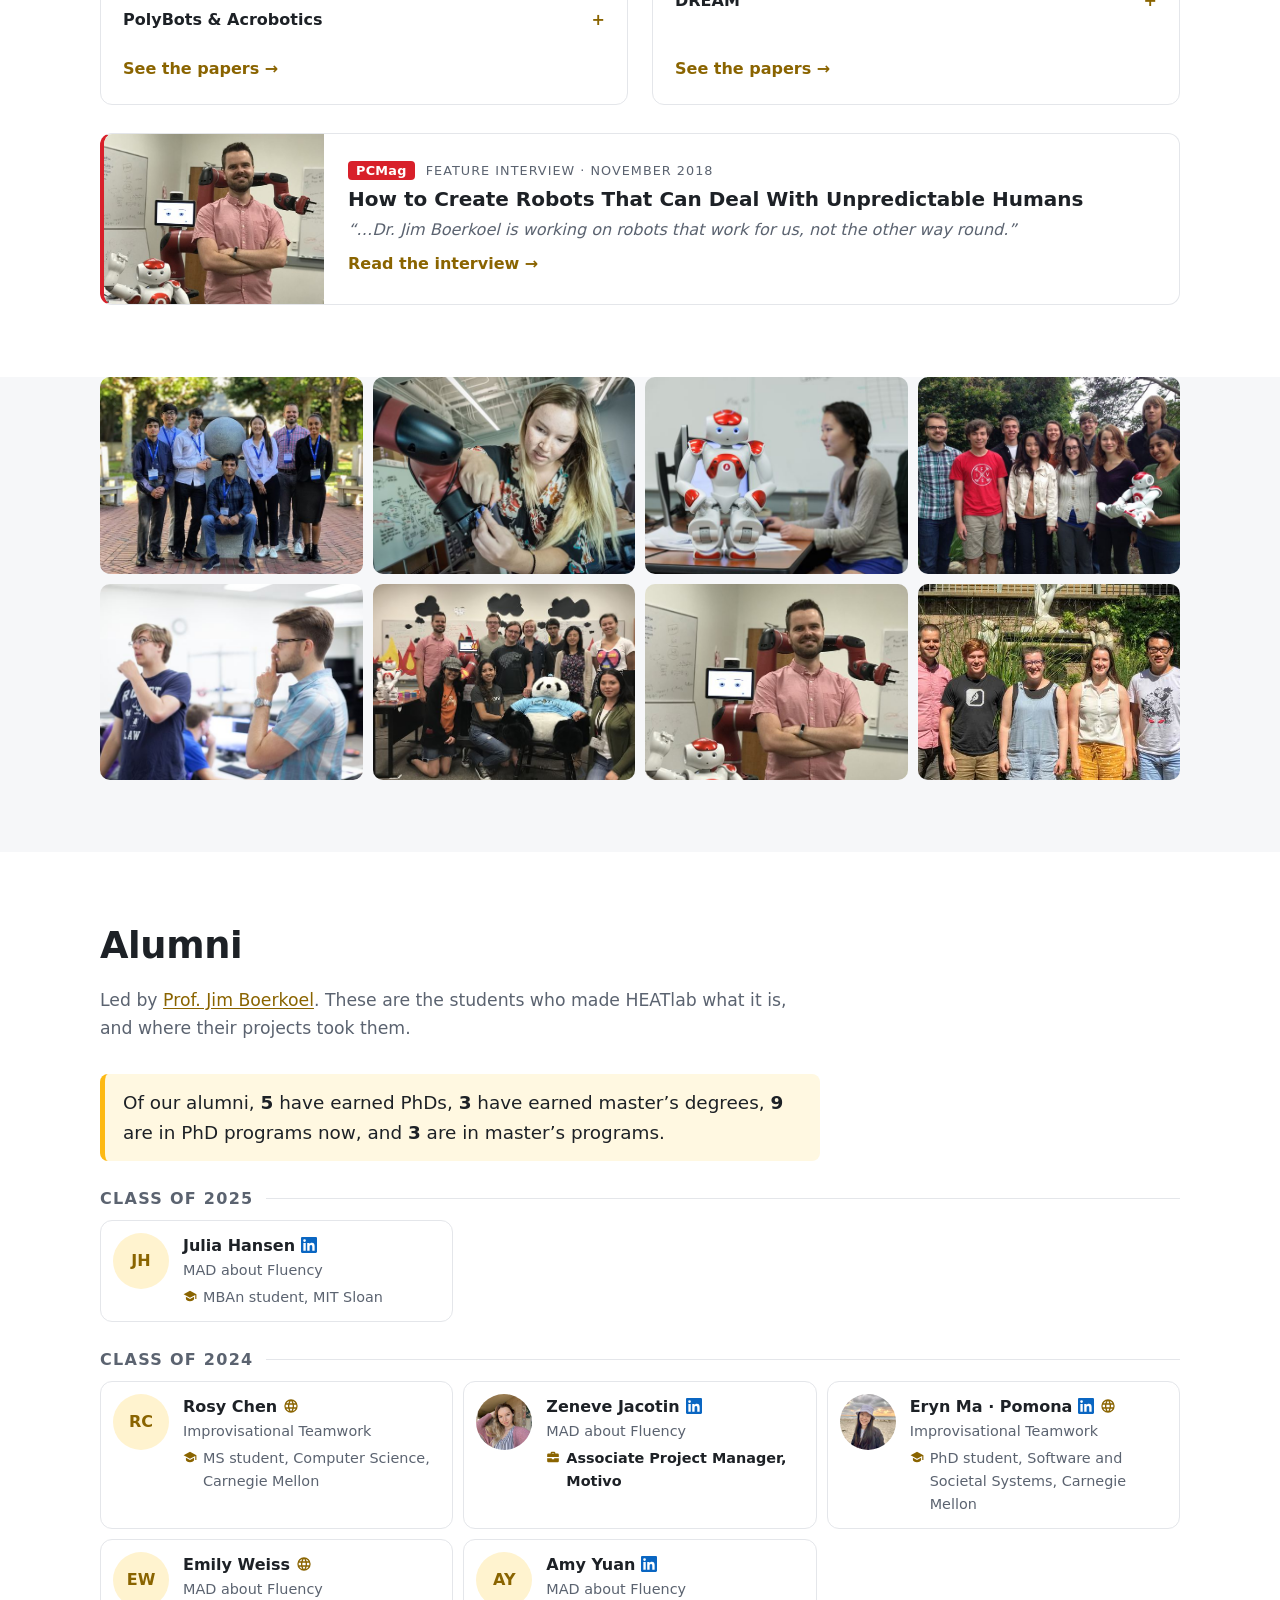
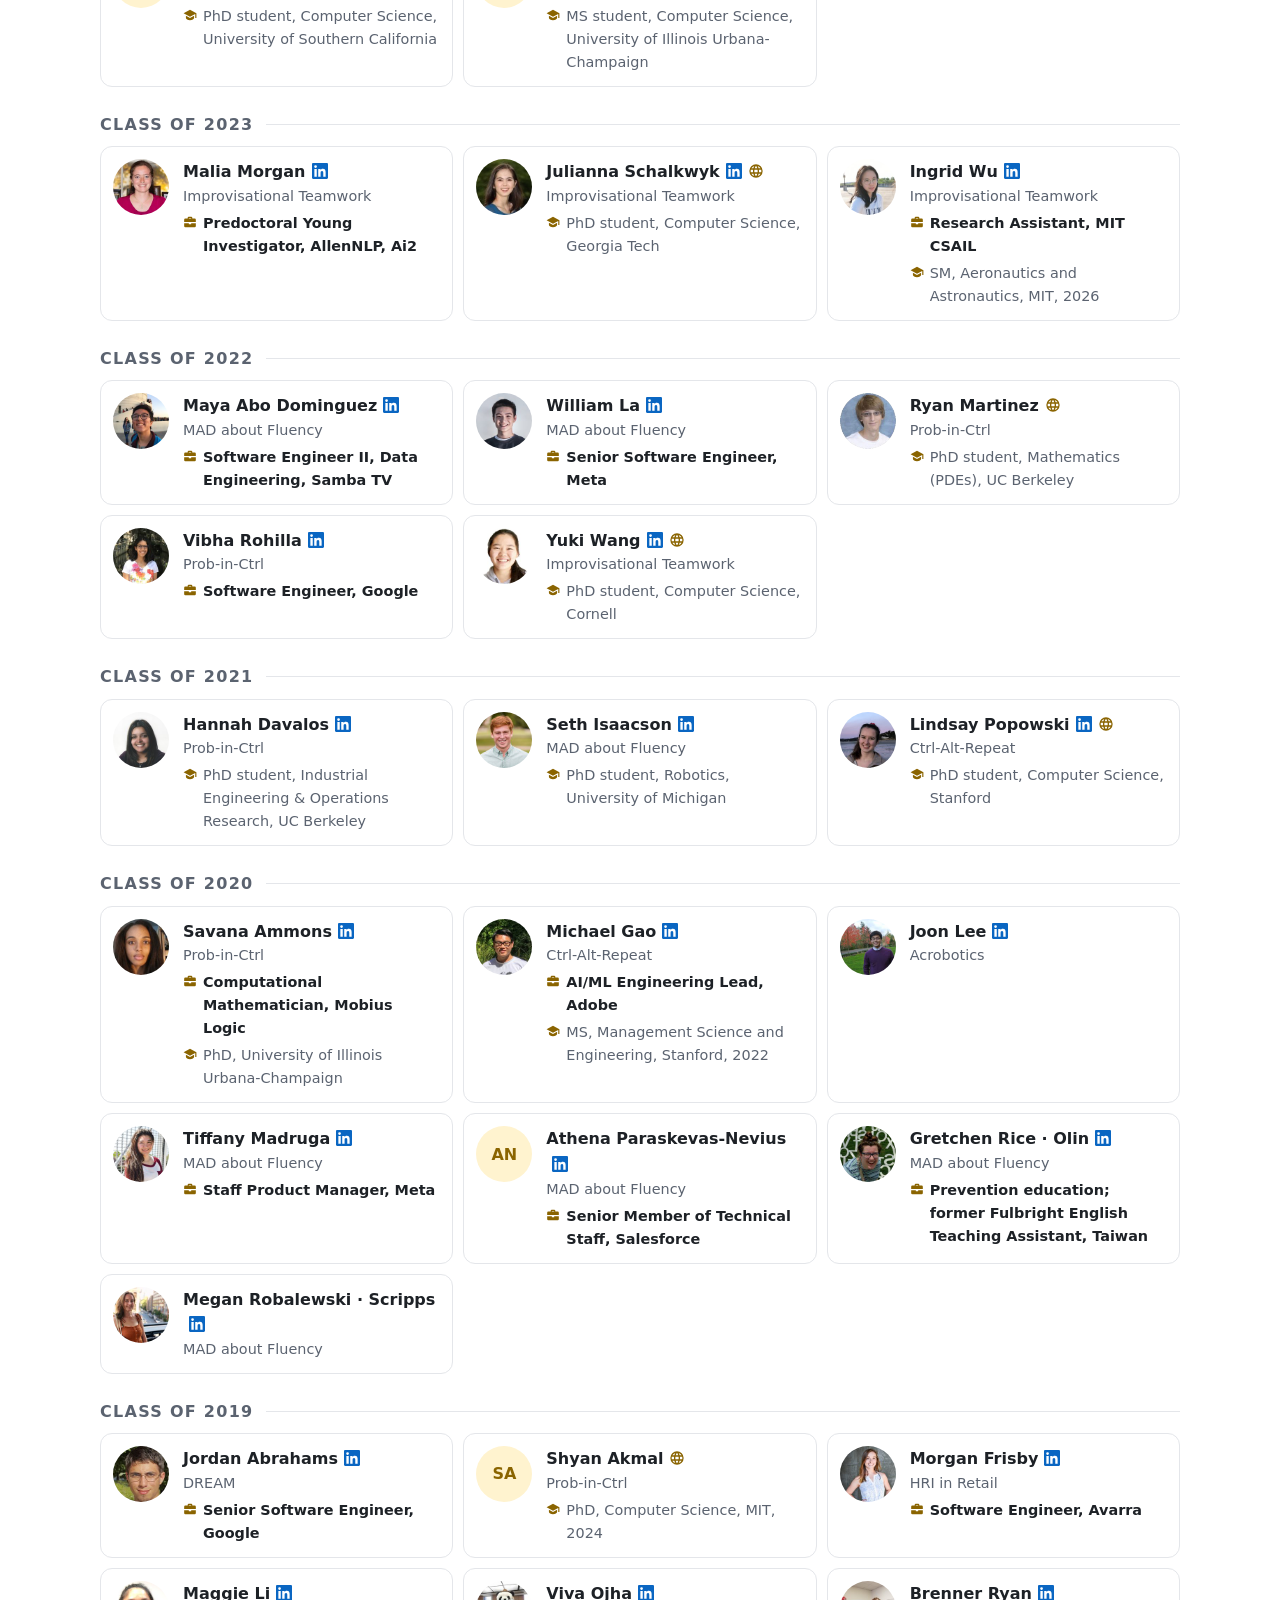
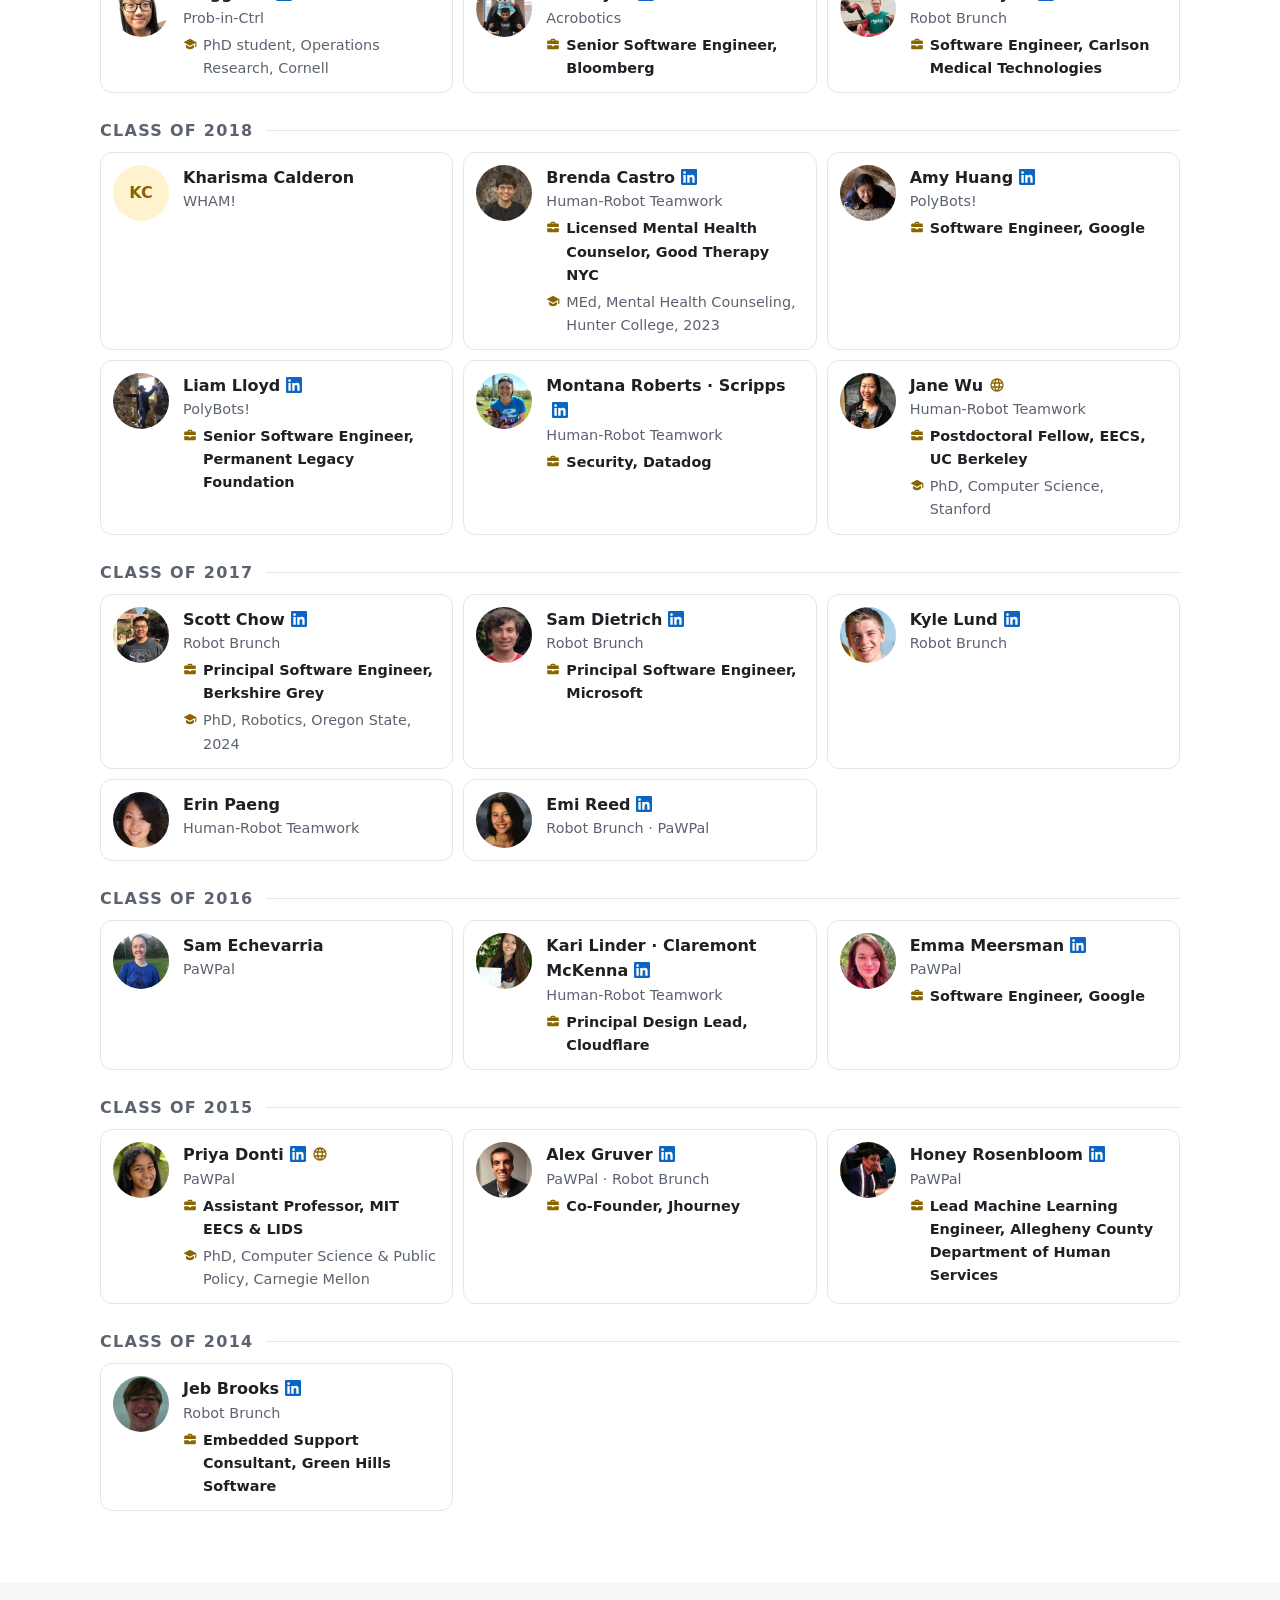
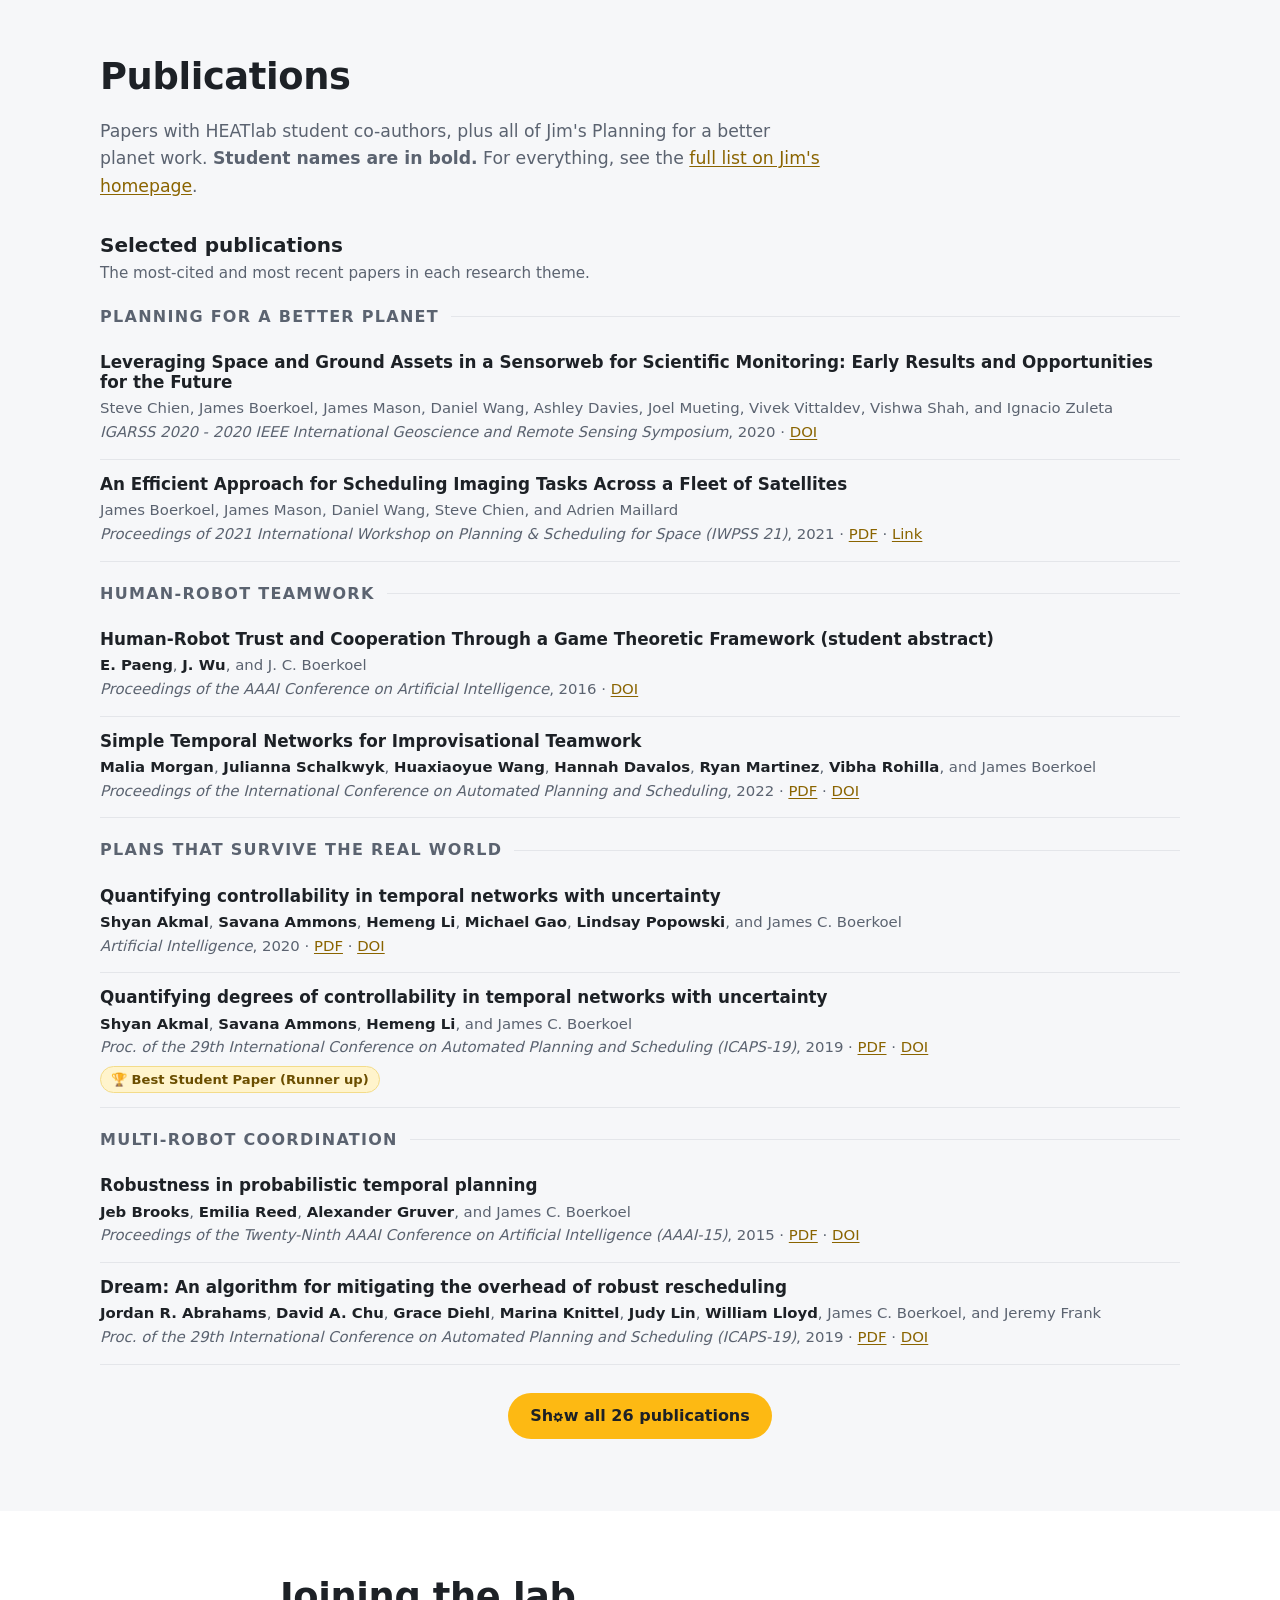
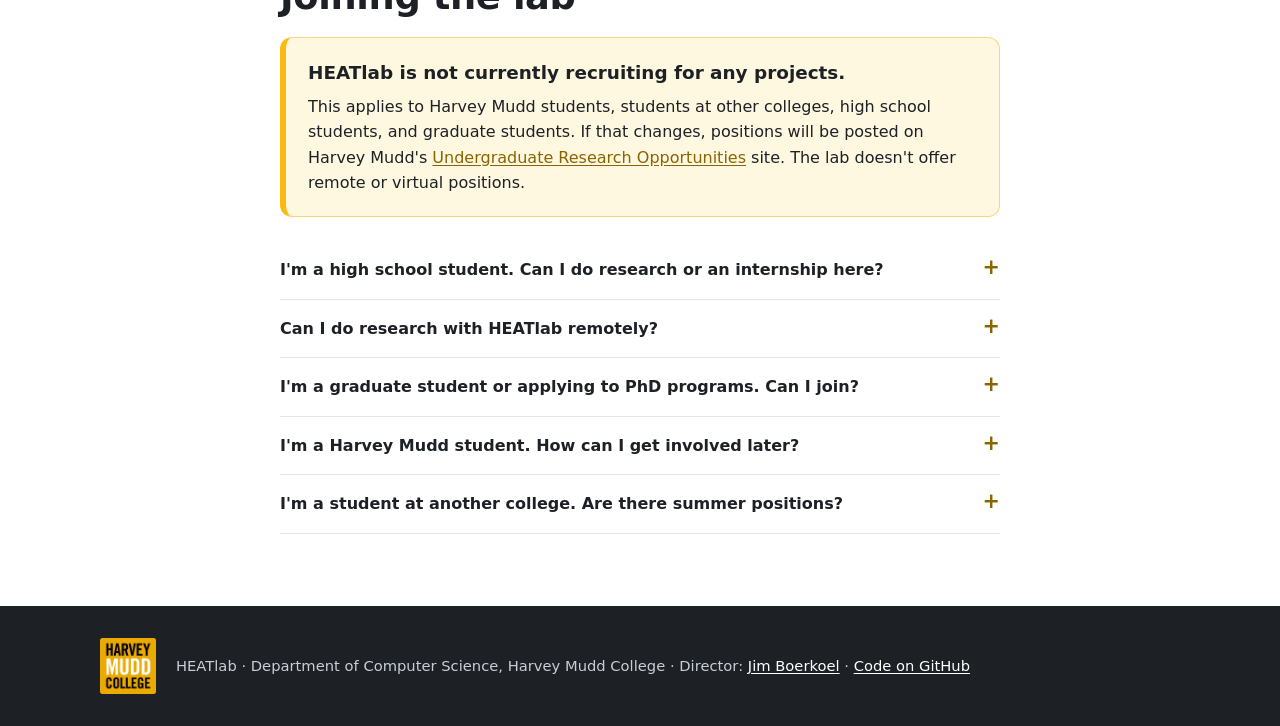
==== commit c9b91676: "Alumni: add Kharisma Calderon '18 (WHAM!) Co-Authored-By: Claude Opus 5.5 <noreply@anthropic.com>" ====
--- a/index.html
+++ b/index.html
@@ -53,7 +53,7 @@
     <section class="students band">
         <div class="wrap">
             <div class="stats">
-                <div class="stat"><strong>47</strong><span>undergraduate researchers since 2014</span></div>
+                <div class="stat"><strong>48</strong><span>undergraduate researchers since 2014</span></div>
                 <div class="stat"><strong>39</strong><span>student co-authors on lab papers</span></div>
                 <div class="stat"><strong>23</strong><span>papers with a student as lead author</span></div>
                 <div class="stat"><strong>200+</strong><span>publications by lab alumni</span></div>
@@ -63,7 +63,7 @@
                 <div>
                     <h2>Research done by undergraduates</h2>
                     <p>HEATlab is an undergraduate lab. Students design the algorithms, build the robot experiments, run the studies, and write the papers, often as first authors at top AI venues like AAAI and ICAPS.</p>
-                    <p>Since 2014, 47 students from 5 colleges have worked in the lab, and most of them have published. See <a href="#alumni">where they are now</a>.</p>
+                    <p>Since 2014, 48 students from 5 colleges have worked in the lab, and most of them have published. See <a href="#alumni">where they are now</a>.</p>
                 </div>
                 <button class="video" type="button" data-youtube="1tmUOQbdNlo" aria-label="Play video: Human Experience &amp; Agent Teamwork Lab (HEATlab), from Harvey Mudd College">
                     <img src="https://i.ytimg.com/vi/1tmUOQbdNlo/hqdefault.jpg" width="480" height="360" loading="lazy" alt="">
@@ -278,6 +278,7 @@
                 </ul>
                 <h3 class="year">Class of 2018</h3>
                 <ul class="alumni">
+                    <li class="alum"><span class="initials" aria-hidden="true">KC</span><div><p class="alum-name">Kharisma Calderon</p><p class="alum-project">WHAM!</p></div></li>
                     <li class="alum"><img src="assets/img/team/brenda.jpg" alt="" width="64" height="64" loading="lazy"><div><p class="alum-name">Brenda Castro<a class="alum-linkedin" href="https://www.linkedin.com/in/bvcastro" aria-label="Brenda Castro on LinkedIn"><svg viewBox="0 0 24 24" width="16" height="16" aria-hidden="true"><path fill="currentColor" d="M20.45 20.45h-3.55v-5.57c0-1.33-.03-3.04-1.85-3.04-1.85 0-2.14 1.45-2.14 2.94v5.67H9.35V9h3.41v1.56h.05c.48-.9 1.64-1.85 3.37-1.85 3.6 0 4.27 2.37 4.27 5.46v6.28zM5.34 7.43a2.06 2.06 0 1 1 0-4.12 2.06 2.06 0 0 1 0 4.12zM7.12 20.45H3.56V9h3.56v11.45zM22.22 0H1.77C.79 0 0 .77 0 1.73v20.54C0 23.23.79 24 1.77 24h20.45c.98 0 1.78-.77 1.78-1.73V1.73C24 .77 23.2 0 22.22 0z"/></svg></a></p><p class="alum-project">Human-Robot Teamwork</p><p class="alum-now">Licensed Mental Health Counselor, Good Therapy NYC</p><p class="alum-degree">MEd, Mental Health Counseling, Hunter College, 2023</p></div></li>
                     <li class="alum"><img src="assets/img/team/amy.jpg" alt="" width="64" height="64" loading="lazy"><div><p class="alum-name">Amy Huang<a class="alum-linkedin" href="https://www.linkedin.com/in/amy-huang-6a4996b0" aria-label="Amy Huang on LinkedIn"><svg viewBox="0 0 24 24" width="16" height="16" aria-hidden="true"><path fill="currentColor" d="M20.45 20.45h-3.55v-5.57c0-1.33-.03-3.04-1.85-3.04-1.85 0-2.14 1.45-2.14 2.94v5.67H9.35V9h3.41v1.56h.05c.48-.9 1.64-1.85 3.37-1.85 3.6 0 4.27 2.37 4.27 5.46v6.28zM5.34 7.43a2.06 2.06 0 1 1 0-4.12 2.06 2.06 0 0 1 0 4.12zM7.12 20.45H3.56V9h3.56v11.45zM22.22 0H1.77C.79 0 0 .77 0 1.73v20.54C0 23.23.79 24 1.77 24h20.45c.98 0 1.78-.77 1.78-1.73V1.73C24 .77 23.2 0 22.22 0z"/></svg></a></p><p class="alum-project">PolyBots!</p><p class="alum-now">Software Engineer, Google</p></div></li>
                     <li class="alum"><img src="assets/img/team/liam.jpg" alt="" width="64" height="64" loading="lazy"><div><p class="alum-name">Liam Lloyd<a class="alum-linkedin" href="https://www.linkedin.com/in/liam-lloyd-tucker-583613196" aria-label="Liam Lloyd on LinkedIn"><svg viewBox="0 0 24 24" width="16" height="16" aria-hidden="true"><path fill="currentColor" d="M20.45 20.45h-3.55v-5.57c0-1.33-.03-3.04-1.85-3.04-1.85 0-2.14 1.45-2.14 2.94v5.67H9.35V9h3.41v1.56h.05c.48-.9 1.64-1.85 3.37-1.85 3.6 0 4.27 2.37 4.27 5.46v6.28zM5.34 7.43a2.06 2.06 0 1 1 0-4.12 2.06 2.06 0 0 1 0 4.12zM7.12 20.45H3.56V9h3.56v11.45zM22.22 0H1.77C.79 0 0 .77 0 1.73v20.54C0 23.23.79 24 1.77 24h20.45c.98 0 1.78-.77 1.78-1.73V1.73C24 .77 23.2 0 22.22 0z"/></svg></a></p><p class="alum-project">PolyBots!</p><p class="alum-now">Senior Software Engineer, Permanent Legacy Foundation</p></div></li>
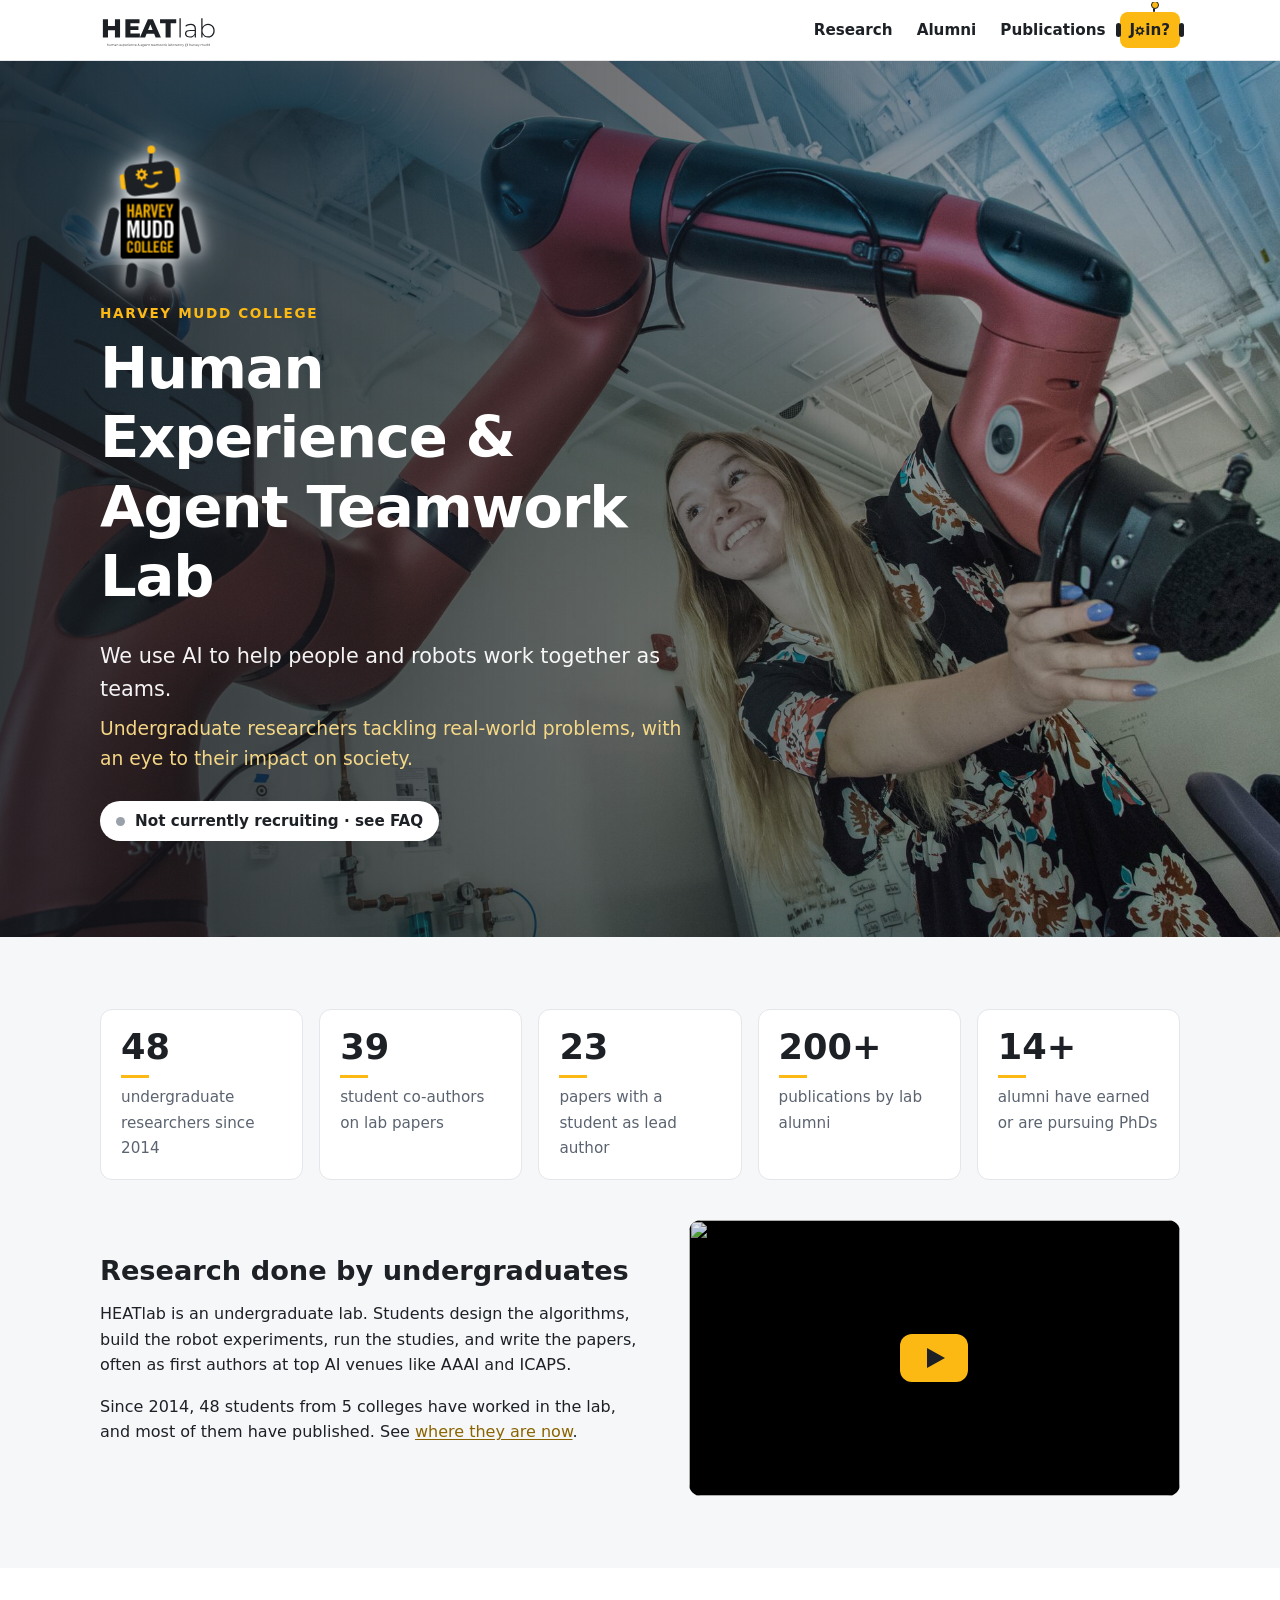
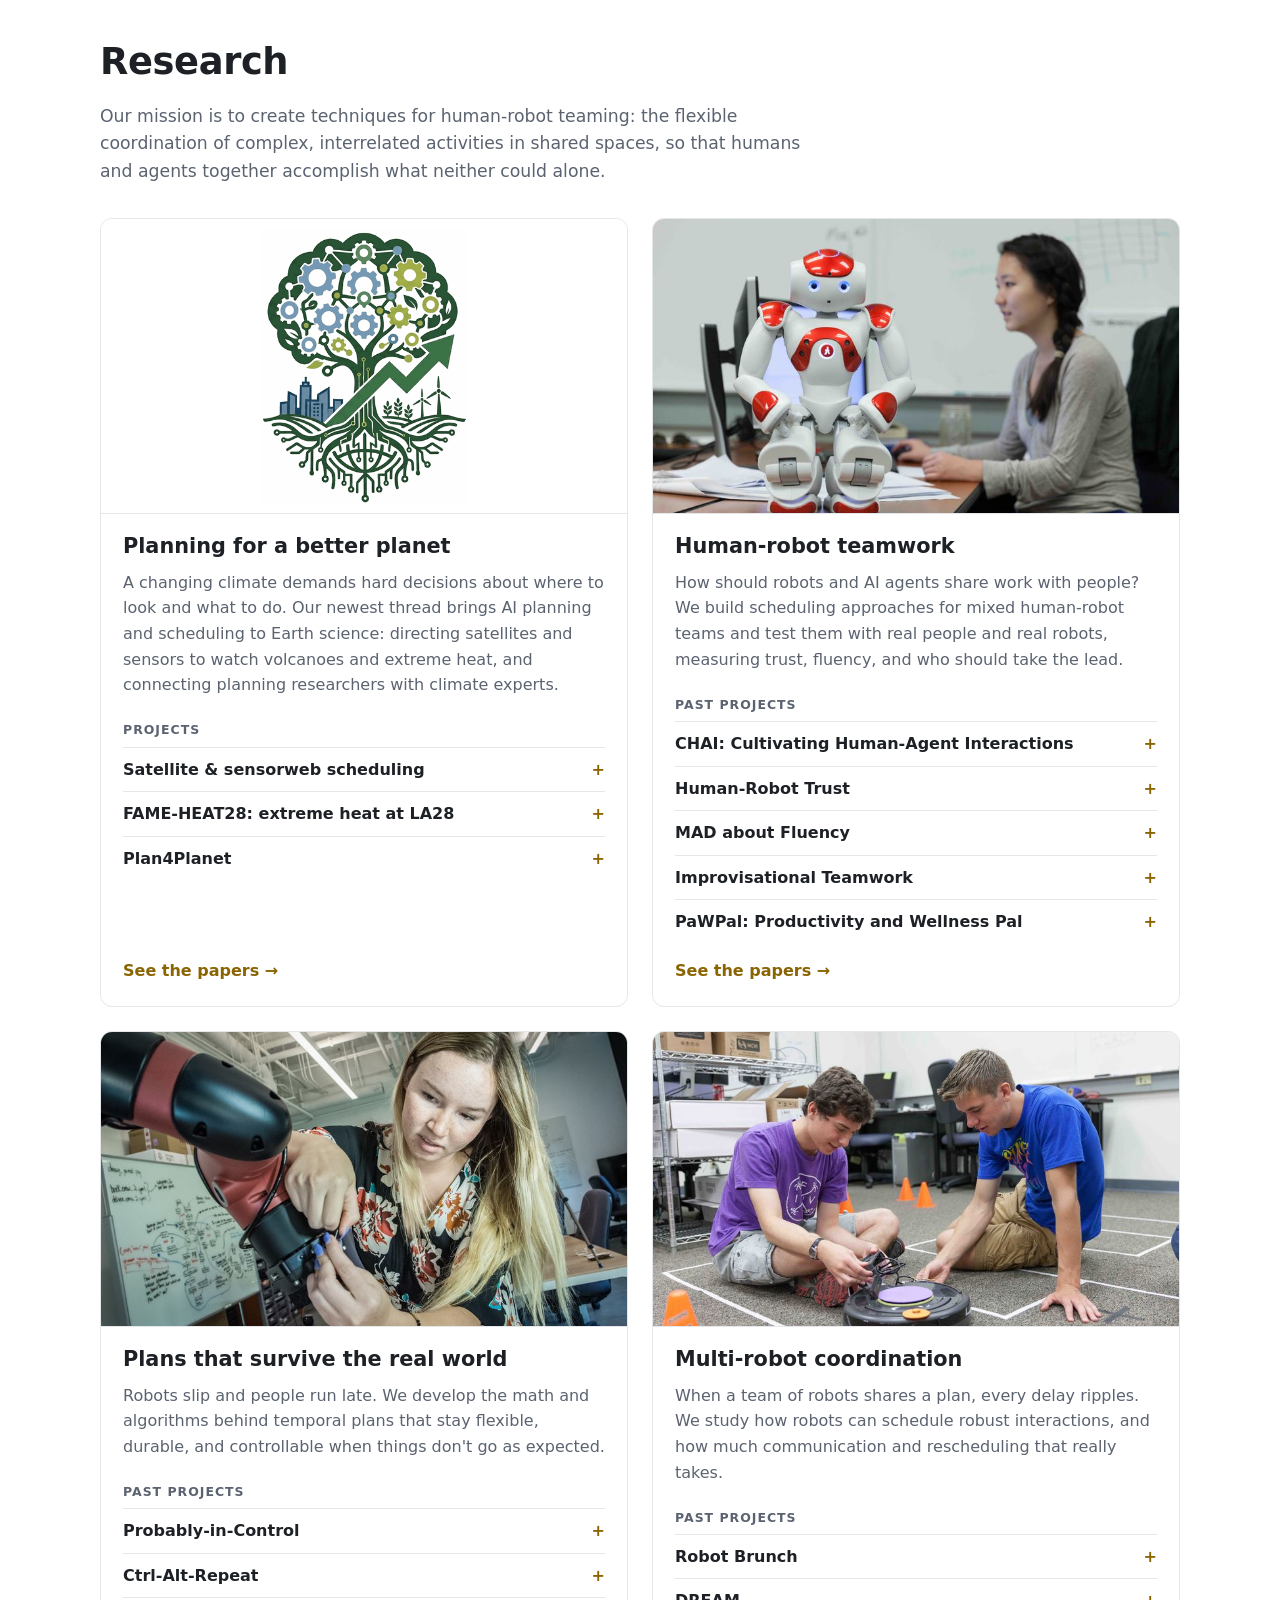
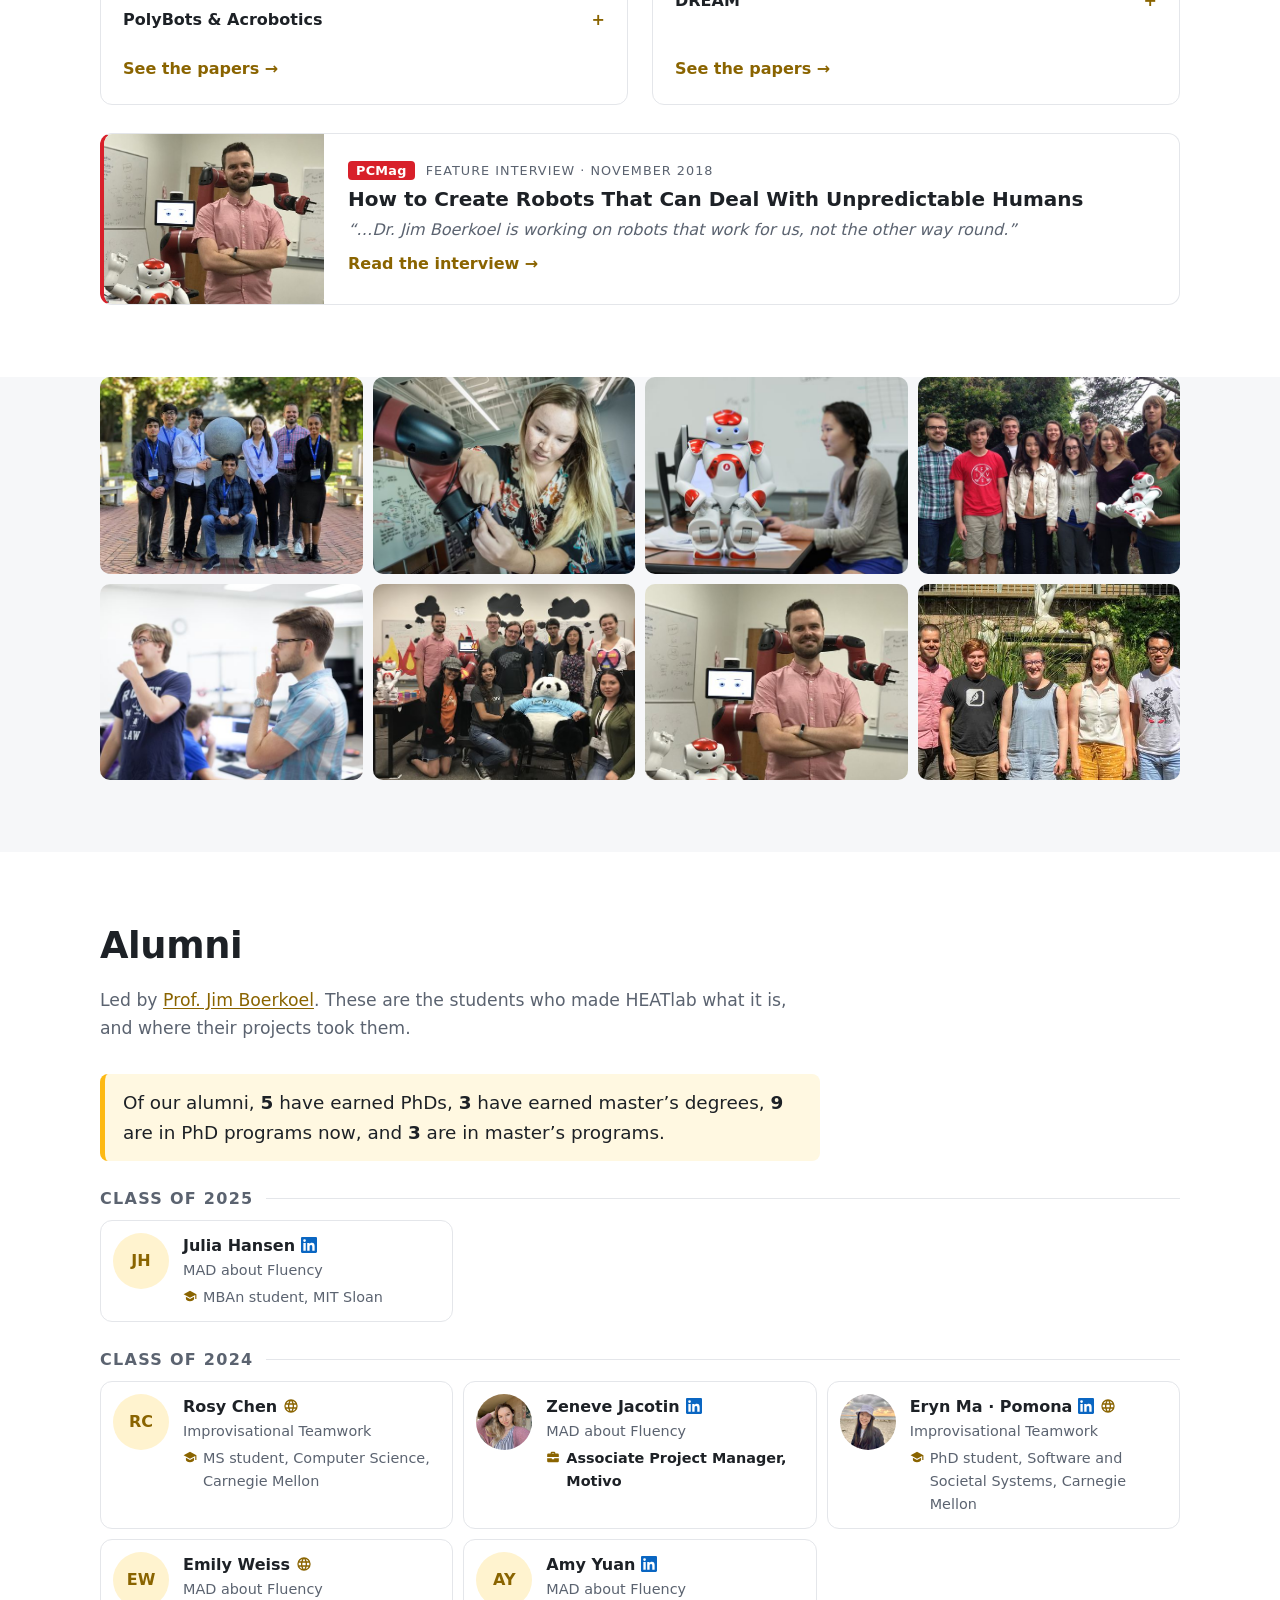
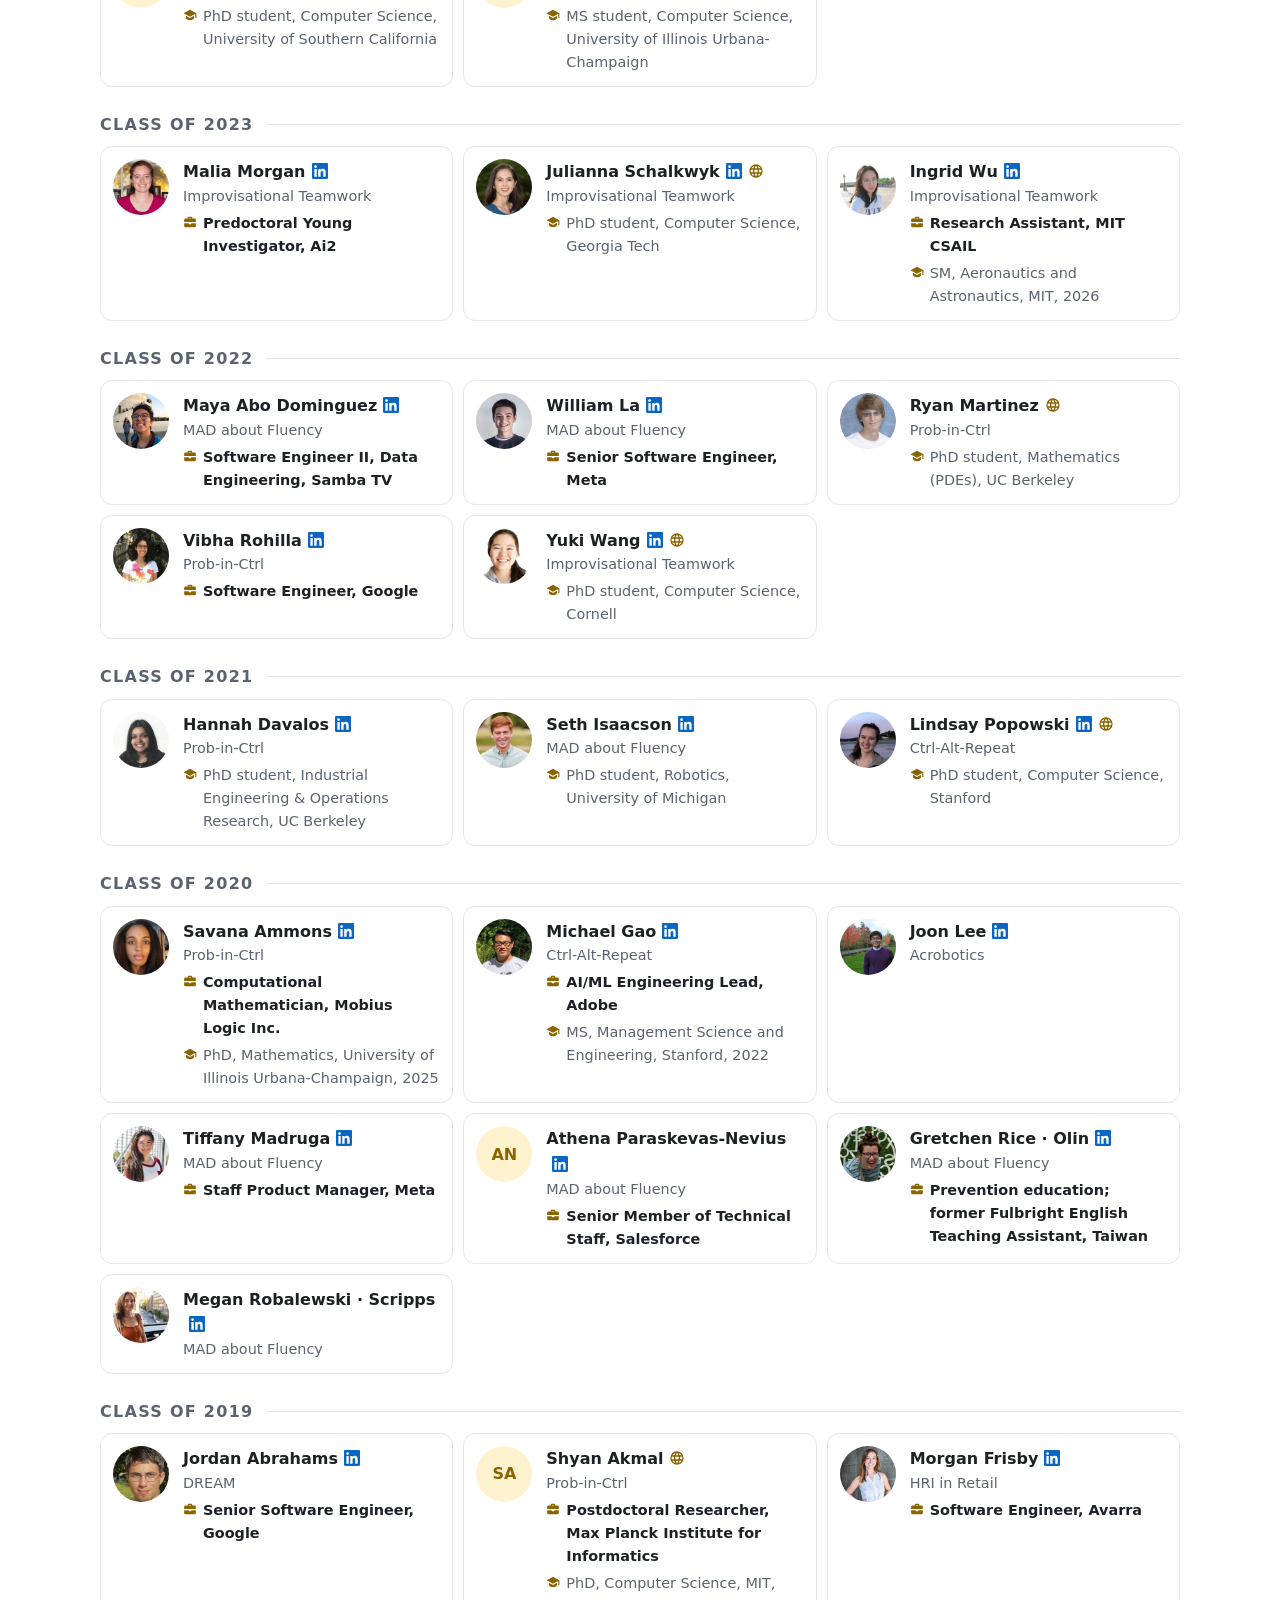
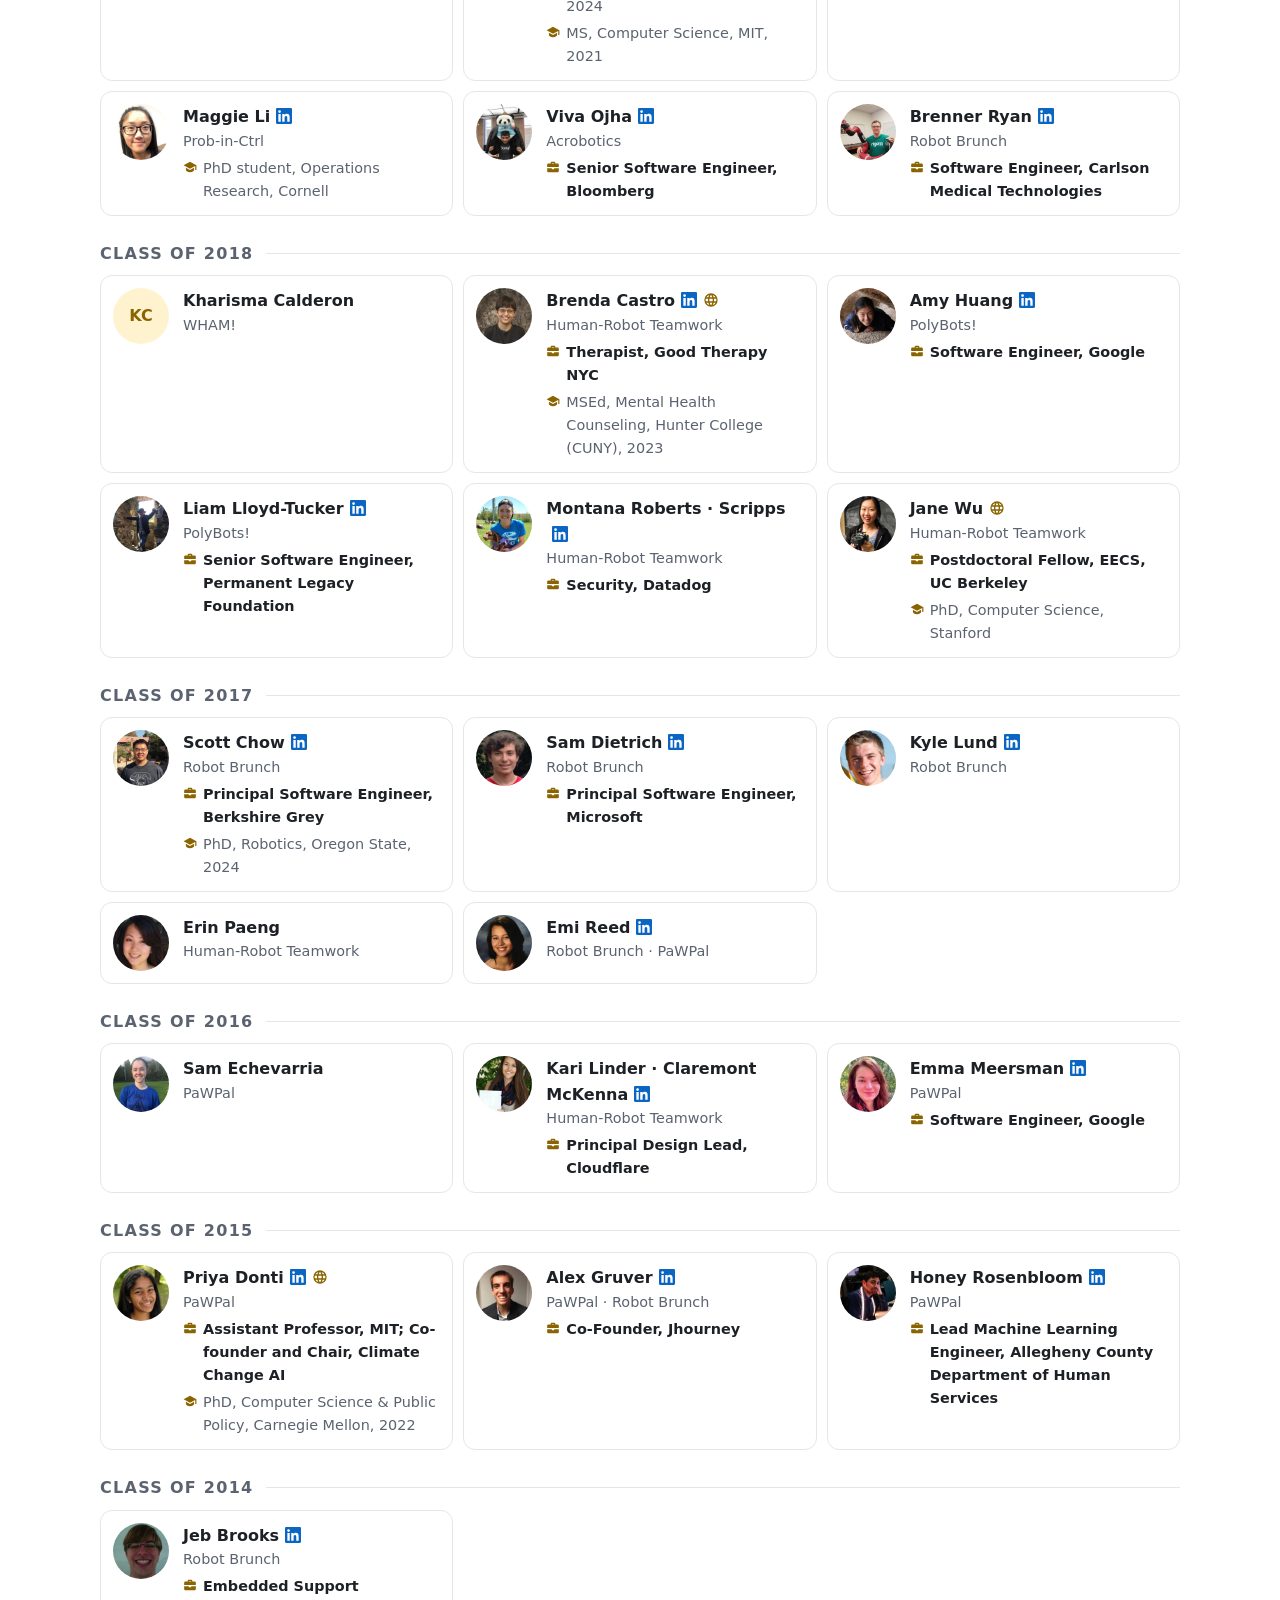
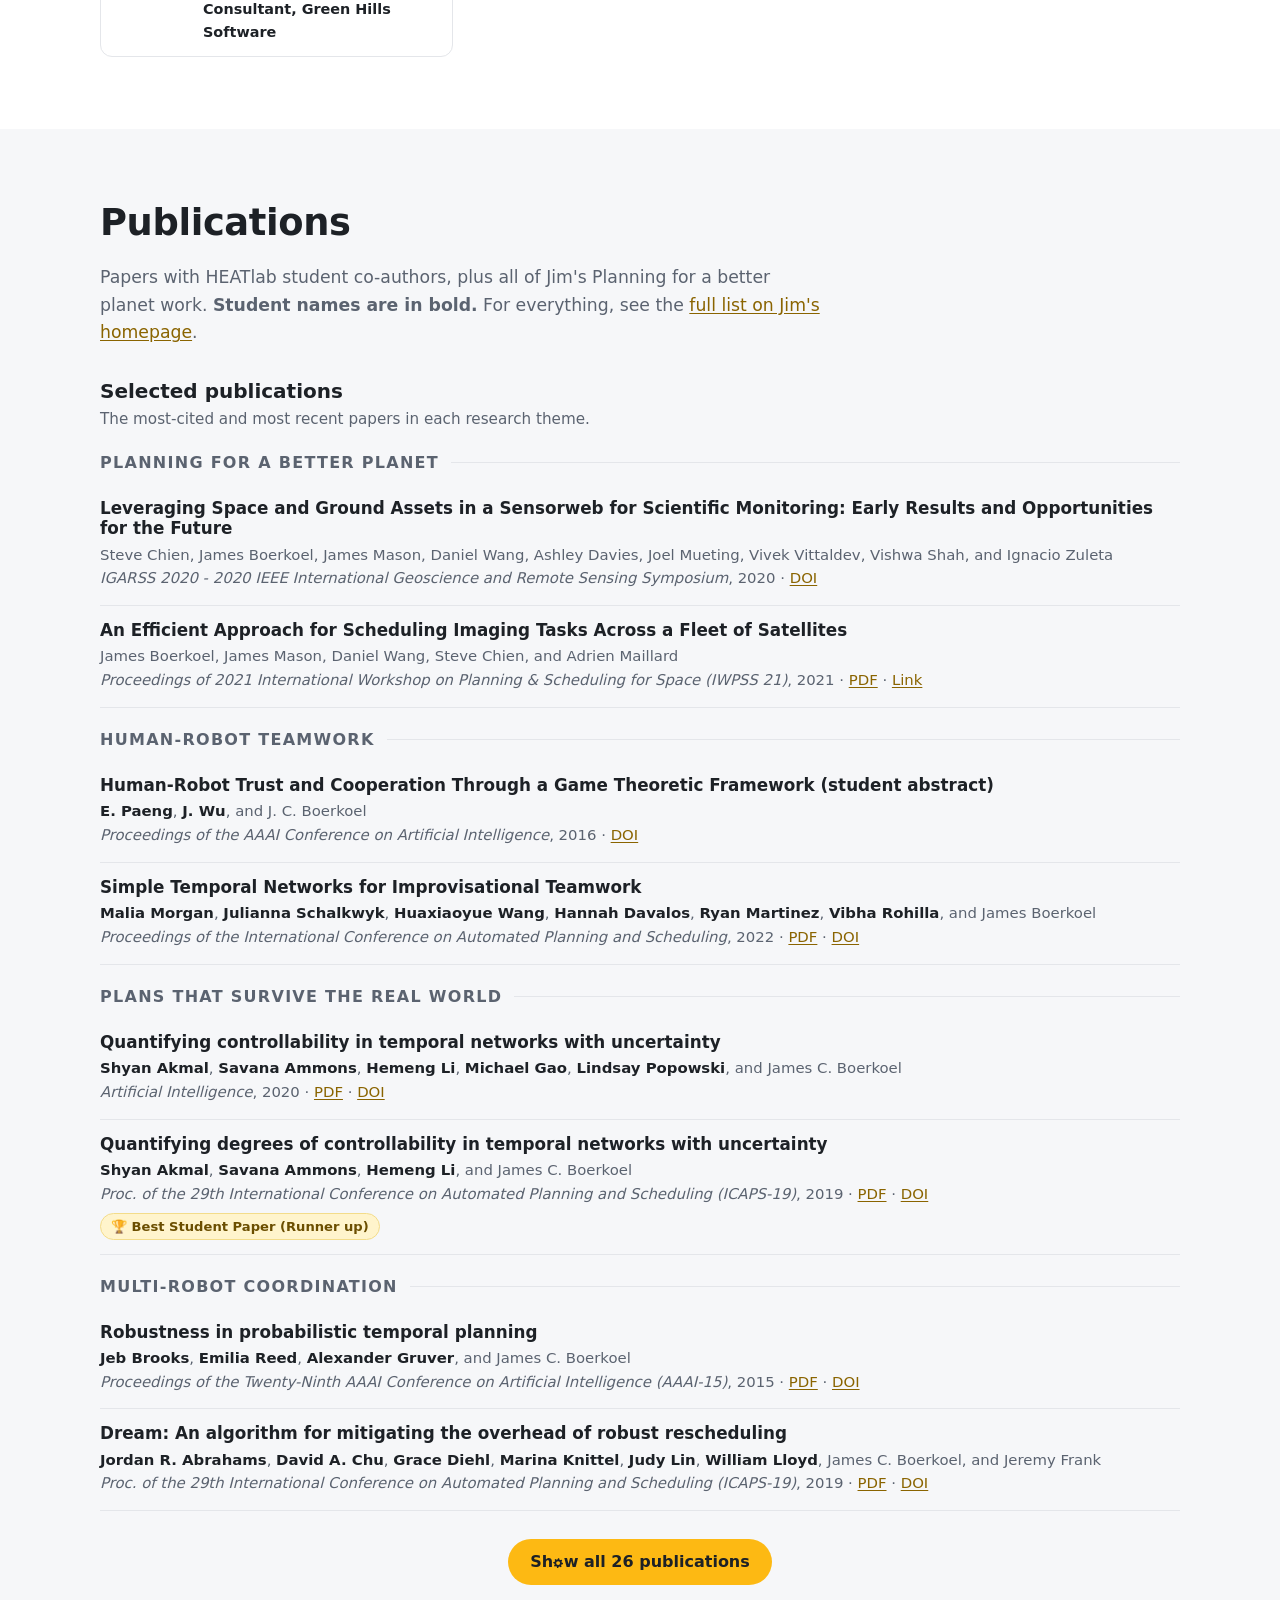
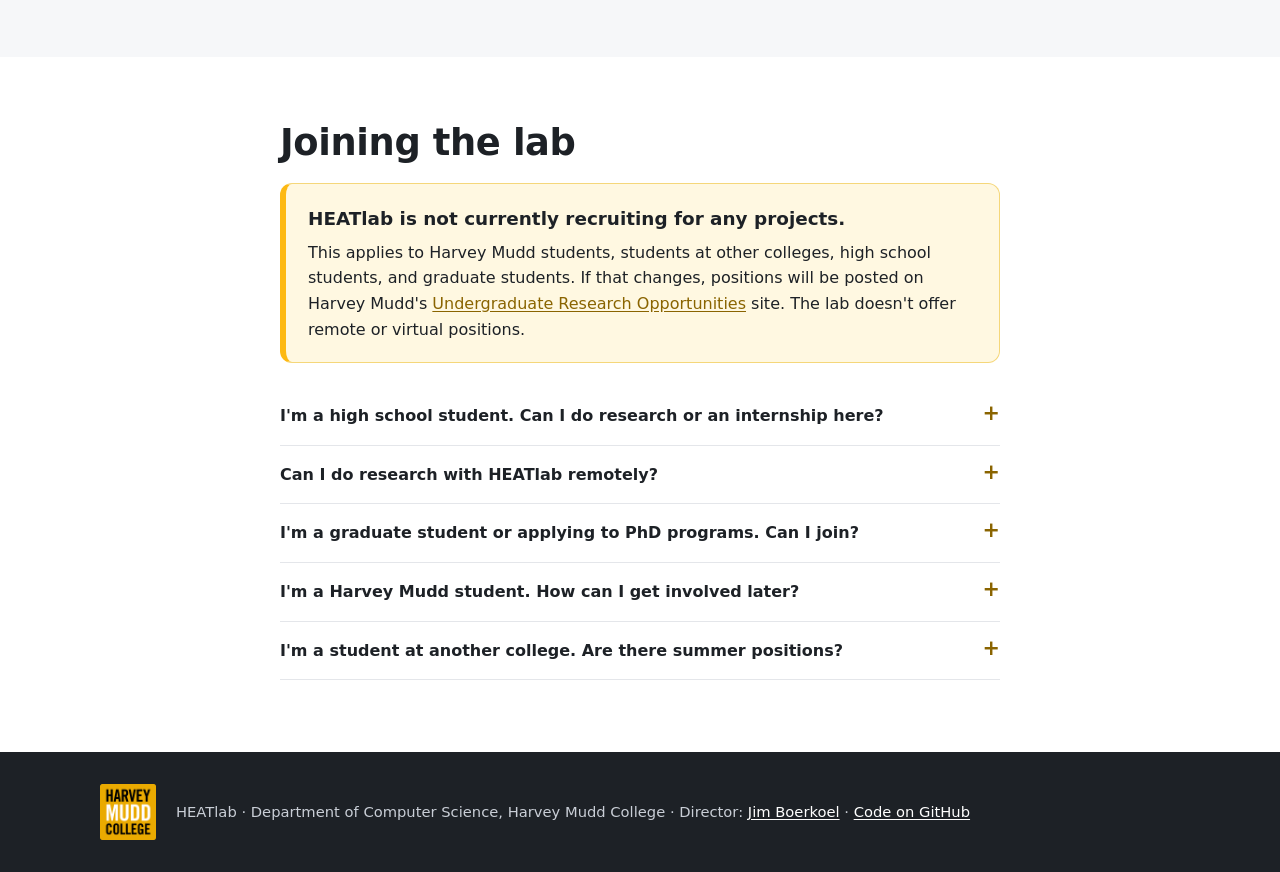
==== commit 0f205625: "Alumni: updates from the Nov 2026 alumni form (6 people) Brenda Castro, Priya Donti, Liam Lloyd-Tuck" ====
--- a/index.html
+++ b/index.html
@@ -163,7 +163,7 @@
                         <details>
                             <summary>PolyBots &amp; Acrobotics</summary>
                             <p>The constraints in a temporal plan define a polytope bounding the space of possible schedules, and its geometry says something about the plan. PolyBots used geometric properties to quantify a plan&#x27;s flexibility; Acrobotics introduced “durability,” a measure of a schedule&#x27;s resilience to disturbances.</p>
-                            <p class="project-people">Students: Amy Huang, Liam Lloyd, Joon Lee, Viva Ojha</p>
+                            <p class="project-people">Students: Amy Huang, Liam Lloyd-Tucker, Joon Lee, Viva Ojha</p>
                             <ul class="project-papers"><li><a href="#pub-huang2018new">New perspectives on flexibility in simple temporal planning</a> <span>(2018)</span></li><li><a href="#pub-lee2019measuring">Measuring and optimizing durability against scheduling disturbances</a> <span>(2019)</span></li></ul>
                         </details>
                         <button type="button" class="theme-papers" data-theme="uncertainty">See the papers →</button>
@@ -184,7 +184,7 @@
                         <details>
                             <summary>DREAM</summary>
                             <p>Keeping a multi-robot plan robust can take constant rescheduling and communication. Working with Jeremy Frank at NASA Ames, we measured the trade-offs between communication, rescheduling, and success rate, and developed DREAM, a single streamlined algorithm that balances robustness against computational and communication overhead.</p>
-                            <p class="project-people">Students: Liam Lloyd, Jordan Abrahams</p>
+                            <p class="project-people">Students: Liam Lloyd-Tucker, Jordan Abrahams</p>
                             <ul class="project-papers"><li><a href="#pub-chu2018tradeoffs">Trade-offs between communication, rescheduling, and success rate in uncertain multi-agent schedules</a> <span>(2018)</span></li><li><a href="#pub-abrahams2019dream">Dream: An algorithm for mitigating the overhead of robust rescheduling</a> <span>(2019)</span></li></ul>
                         </details>
                         <button type="button" class="theme-papers" data-theme="multirobot">See the papers →</button>
@@ -239,7 +239,7 @@
                 </ul>
                 <h3 class="year">Class of 2023</h3>
                 <ul class="alumni">
-                    <li class="alum"><img src="assets/img/team/malia.jpg" alt="" width="64" height="64" loading="lazy"><div><p class="alum-name">Malia Morgan<a class="alum-linkedin" href="https://www.linkedin.com/in/malia-morgan-b5a8b0338" aria-label="Malia Morgan on LinkedIn"><svg viewBox="0 0 24 24" width="16" height="16" aria-hidden="true"><path fill="currentColor" d="M20.45 20.45h-3.55v-5.57c0-1.33-.03-3.04-1.85-3.04-1.85 0-2.14 1.45-2.14 2.94v5.67H9.35V9h3.41v1.56h.05c.48-.9 1.64-1.85 3.37-1.85 3.6 0 4.27 2.37 4.27 5.46v6.28zM5.34 7.43a2.06 2.06 0 1 1 0-4.12 2.06 2.06 0 0 1 0 4.12zM7.12 20.45H3.56V9h3.56v11.45zM22.22 0H1.77C.79 0 0 .77 0 1.73v20.54C0 23.23.79 24 1.77 24h20.45c.98 0 1.78-.77 1.78-1.73V1.73C24 .77 23.2 0 22.22 0z"/></svg></a></p><p class="alum-project">Improvisational Teamwork</p><p class="alum-now">Predoctoral Young Investigator, AllenNLP, Ai2</p></div></li>
+                    <li class="alum"><img src="assets/img/team/malia.jpg" alt="" width="64" height="64" loading="lazy"><div><p class="alum-name">Malia Morgan<a class="alum-linkedin" href="https://www.linkedin.com/in/malia-morgan-b5a8b0338" aria-label="Malia Morgan on LinkedIn"><svg viewBox="0 0 24 24" width="16" height="16" aria-hidden="true"><path fill="currentColor" d="M20.45 20.45h-3.55v-5.57c0-1.33-.03-3.04-1.85-3.04-1.85 0-2.14 1.45-2.14 2.94v5.67H9.35V9h3.41v1.56h.05c.48-.9 1.64-1.85 3.37-1.85 3.6 0 4.27 2.37 4.27 5.46v6.28zM5.34 7.43a2.06 2.06 0 1 1 0-4.12 2.06 2.06 0 0 1 0 4.12zM7.12 20.45H3.56V9h3.56v11.45zM22.22 0H1.77C.79 0 0 .77 0 1.73v20.54C0 23.23.79 24 1.77 24h20.45c.98 0 1.78-.77 1.78-1.73V1.73C24 .77 23.2 0 22.22 0z"/></svg></a></p><p class="alum-project">Improvisational Teamwork</p><p class="alum-now">Predoctoral Young Investigator, Ai2</p></div></li>
                     <li class="alum"><img src="assets/img/team/julianna.jpg" alt="" width="64" height="64" loading="lazy"><div><p class="alum-name">Julianna Schalkwyk<a class="alum-linkedin" href="https://www.linkedin.com/in/julianna-s-450b5713b" aria-label="Julianna Schalkwyk on LinkedIn"><svg viewBox="0 0 24 24" width="16" height="16" aria-hidden="true"><path fill="currentColor" d="M20.45 20.45h-3.55v-5.57c0-1.33-.03-3.04-1.85-3.04-1.85 0-2.14 1.45-2.14 2.94v5.67H9.35V9h3.41v1.56h.05c.48-.9 1.64-1.85 3.37-1.85 3.6 0 4.27 2.37 4.27 5.46v6.28zM5.34 7.43a2.06 2.06 0 1 1 0-4.12 2.06 2.06 0 0 1 0 4.12zM7.12 20.45H3.56V9h3.56v11.45zM22.22 0H1.77C.79 0 0 .77 0 1.73v20.54C0 23.23.79 24 1.77 24h20.45c.98 0 1.78-.77 1.78-1.73V1.73C24 .77 23.2 0 22.22 0z"/></svg></a><a class="alum-linkedin alum-web" href="https://core-robotics.gatech.edu/people/julianna-schalkwyk" aria-label="Julianna Schalkwyk's website"><svg viewBox="0 0 24 24" width="16" height="16" aria-hidden="true"><path fill="currentColor" d="M12 2a10 10 0 1 0 0 20 10 10 0 0 0 0-20zm6.93 6h-2.95a15.65 15.65 0 0 0-1.38-3.56A8.03 8.03 0 0 1 18.93 8zM12 4.04c.83 1.2 1.48 2.53 1.91 3.96h-3.82c.43-1.43 1.08-2.76 1.91-3.96zM4.26 14C4.1 13.36 4 12.69 4 12s.1-1.36.26-2h3.38c-.08.66-.14 1.32-.14 2s.06 1.34.14 2H4.26zm.82 2h2.95c.32 1.25.78 2.45 1.38 3.56A7.99 7.99 0 0 1 5.08 16zm2.95-8H5.08a7.99 7.99 0 0 1 4.33-3.56A15.65 15.65 0 0 0 8.03 8zM12 19.96c-.83-1.2-1.48-2.53-1.91-3.96h3.82c-.43 1.43-1.08 2.76-1.91 3.96zM14.34 14H9.66c-.09-.66-.16-1.32-.16-2s.07-1.35.16-2h4.68c.09.65.16 1.32.16 2s-.07 1.34-.16 2zm.25 5.56c.6-1.11 1.06-2.31 1.38-3.56h2.95a8.03 8.03 0 0 1-4.33 3.56zM16.36 14c.08-.66.14-1.32.14-2s-.06-1.34-.14-2h3.38c.16.64.26 1.31.26 2s-.1 1.36-.26 2h-3.38z"/></svg></a></p><p class="alum-project">Improvisational Teamwork</p><p class="alum-degree">PhD student, Computer Science, Georgia Tech</p></div></li>
                     <li class="alum"><img src="assets/img/team/ingrid.jpg" alt="" width="64" height="64" loading="lazy"><div><p class="alum-name">Ingrid Wu<a class="alum-linkedin" href="https://www.linkedin.com/in/ingrid-siqi-w-361960234" aria-label="Ingrid Wu on LinkedIn"><svg viewBox="0 0 24 24" width="16" height="16" aria-hidden="true"><path fill="currentColor" d="M20.45 20.45h-3.55v-5.57c0-1.33-.03-3.04-1.85-3.04-1.85 0-2.14 1.45-2.14 2.94v5.67H9.35V9h3.41v1.56h.05c.48-.9 1.64-1.85 3.37-1.85 3.6 0 4.27 2.37 4.27 5.46v6.28zM5.34 7.43a2.06 2.06 0 1 1 0-4.12 2.06 2.06 0 0 1 0 4.12zM7.12 20.45H3.56V9h3.56v11.45zM22.22 0H1.77C.79 0 0 .77 0 1.73v20.54C0 23.23.79 24 1.77 24h20.45c.98 0 1.78-.77 1.78-1.73V1.73C24 .77 23.2 0 22.22 0z"/></svg></a></p><p class="alum-project">Improvisational Teamwork</p><p class="alum-now">Research Assistant, MIT CSAIL</p><p class="alum-degree">SM, Aeronautics and Astronautics, MIT, 2026</p></div></li>
                 </ul>
@@ -259,7 +259,7 @@
                 </ul>
                 <h3 class="year">Class of 2020</h3>
                 <ul class="alumni">
-                    <li class="alum"><img src="assets/img/team/savana.jpg" alt="" width="64" height="64" loading="lazy"><div><p class="alum-name">Savana Ammons<a class="alum-linkedin" href="https://www.linkedin.com/in/savana-ammons" aria-label="Savana Ammons on LinkedIn"><svg viewBox="0 0 24 24" width="16" height="16" aria-hidden="true"><path fill="currentColor" d="M20.45 20.45h-3.55v-5.57c0-1.33-.03-3.04-1.85-3.04-1.85 0-2.14 1.45-2.14 2.94v5.67H9.35V9h3.41v1.56h.05c.48-.9 1.64-1.85 3.37-1.85 3.6 0 4.27 2.37 4.27 5.46v6.28zM5.34 7.43a2.06 2.06 0 1 1 0-4.12 2.06 2.06 0 0 1 0 4.12zM7.12 20.45H3.56V9h3.56v11.45zM22.22 0H1.77C.79 0 0 .77 0 1.73v20.54C0 23.23.79 24 1.77 24h20.45c.98 0 1.78-.77 1.78-1.73V1.73C24 .77 23.2 0 22.22 0z"/></svg></a></p><p class="alum-project">Prob-in-Ctrl</p><p class="alum-now">Computational Mathematician, Mobius Logic</p><p class="alum-degree">PhD, University of Illinois Urbana-Champaign</p></div></li>
+                    <li class="alum"><img src="assets/img/team/savana.jpg" alt="" width="64" height="64" loading="lazy"><div><p class="alum-name">Savana Ammons<a class="alum-linkedin" href="https://www.linkedin.com/in/savana-ammons" aria-label="Savana Ammons on LinkedIn"><svg viewBox="0 0 24 24" width="16" height="16" aria-hidden="true"><path fill="currentColor" d="M20.45 20.45h-3.55v-5.57c0-1.33-.03-3.04-1.85-3.04-1.85 0-2.14 1.45-2.14 2.94v5.67H9.35V9h3.41v1.56h.05c.48-.9 1.64-1.85 3.37-1.85 3.6 0 4.27 2.37 4.27 5.46v6.28zM5.34 7.43a2.06 2.06 0 1 1 0-4.12 2.06 2.06 0 0 1 0 4.12zM7.12 20.45H3.56V9h3.56v11.45zM22.22 0H1.77C.79 0 0 .77 0 1.73v20.54C0 23.23.79 24 1.77 24h20.45c.98 0 1.78-.77 1.78-1.73V1.73C24 .77 23.2 0 22.22 0z"/></svg></a></p><p class="alum-project">Prob-in-Ctrl</p><p class="alum-now">Computational Mathematician, Mobius Logic Inc.</p><p class="alum-degree">PhD, Mathematics, University of Illinois Urbana-Champaign, 2025</p></div></li>
                     <li class="alum"><img src="assets/img/team/michael.jpg" alt="" width="64" height="64" loading="lazy"><div><p class="alum-name">Michael Gao<a class="alum-linkedin" href="https://www.linkedin.com/in/michael-gao-0217a3133" aria-label="Michael Gao on LinkedIn"><svg viewBox="0 0 24 24" width="16" height="16" aria-hidden="true"><path fill="currentColor" d="M20.45 20.45h-3.55v-5.57c0-1.33-.03-3.04-1.85-3.04-1.85 0-2.14 1.45-2.14 2.94v5.67H9.35V9h3.41v1.56h.05c.48-.9 1.64-1.85 3.37-1.85 3.6 0 4.27 2.37 4.27 5.46v6.28zM5.34 7.43a2.06 2.06 0 1 1 0-4.12 2.06 2.06 0 0 1 0 4.12zM7.12 20.45H3.56V9h3.56v11.45zM22.22 0H1.77C.79 0 0 .77 0 1.73v20.54C0 23.23.79 24 1.77 24h20.45c.98 0 1.78-.77 1.78-1.73V1.73C24 .77 23.2 0 22.22 0z"/></svg></a></p><p class="alum-project">Ctrl-Alt-Repeat</p><p class="alum-now">AI/ML Engineering Lead, Adobe</p><p class="alum-degree">MS, Management Science and Engineering, Stanford, 2022</p></div></li>
                     <li class="alum"><img src="assets/img/team/joon.jpg" alt="" width="64" height="64" loading="lazy"><div><p class="alum-name">Joon Lee<a class="alum-linkedin" href="https://www.linkedin.com/in/joon-young-lee/" aria-label="Joon Lee on LinkedIn"><svg viewBox="0 0 24 24" width="16" height="16" aria-hidden="true"><path fill="currentColor" d="M20.45 20.45h-3.55v-5.57c0-1.33-.03-3.04-1.85-3.04-1.85 0-2.14 1.45-2.14 2.94v5.67H9.35V9h3.41v1.56h.05c.48-.9 1.64-1.85 3.37-1.85 3.6 0 4.27 2.37 4.27 5.46v6.28zM5.34 7.43a2.06 2.06 0 1 1 0-4.12 2.06 2.06 0 0 1 0 4.12zM7.12 20.45H3.56V9h3.56v11.45zM22.22 0H1.77C.79 0 0 .77 0 1.73v20.54C0 23.23.79 24 1.77 24h20.45c.98 0 1.78-.77 1.78-1.73V1.73C24 .77 23.2 0 22.22 0z"/></svg></a></p><p class="alum-project">Acrobotics</p></div></li>
                     <li class="alum"><img src="assets/img/team/tiffany.jpg" alt="" width="64" height="64" loading="lazy"><div><p class="alum-name">Tiffany Madruga<a class="alum-linkedin" href="https://www.linkedin.com/in/tiffanymadruga" aria-label="Tiffany Madruga on LinkedIn"><svg viewBox="0 0 24 24" width="16" height="16" aria-hidden="true"><path fill="currentColor" d="M20.45 20.45h-3.55v-5.57c0-1.33-.03-3.04-1.85-3.04-1.85 0-2.14 1.45-2.14 2.94v5.67H9.35V9h3.41v1.56h.05c.48-.9 1.64-1.85 3.37-1.85 3.6 0 4.27 2.37 4.27 5.46v6.28zM5.34 7.43a2.06 2.06 0 1 1 0-4.12 2.06 2.06 0 0 1 0 4.12zM7.12 20.45H3.56V9h3.56v11.45zM22.22 0H1.77C.79 0 0 .77 0 1.73v20.54C0 23.23.79 24 1.77 24h20.45c.98 0 1.78-.77 1.78-1.73V1.73C24 .77 23.2 0 22.22 0z"/></svg></a></p><p class="alum-project">MAD about Fluency</p><p class="alum-now">Staff Product Manager, Meta</p></div></li>
@@ -270,7 +270,7 @@
                 <h3 class="year">Class of 2019</h3>
                 <ul class="alumni">
                     <li class="alum"><img src="assets/img/team/jordan.jpg" alt="" width="64" height="64" loading="lazy"><div><p class="alum-name">Jordan Abrahams<a class="alum-linkedin" href="https://www.linkedin.com/in/jordan-r-abrahams" aria-label="Jordan Abrahams on LinkedIn"><svg viewBox="0 0 24 24" width="16" height="16" aria-hidden="true"><path fill="currentColor" d="M20.45 20.45h-3.55v-5.57c0-1.33-.03-3.04-1.85-3.04-1.85 0-2.14 1.45-2.14 2.94v5.67H9.35V9h3.41v1.56h.05c.48-.9 1.64-1.85 3.37-1.85 3.6 0 4.27 2.37 4.27 5.46v6.28zM5.34 7.43a2.06 2.06 0 1 1 0-4.12 2.06 2.06 0 0 1 0 4.12zM7.12 20.45H3.56V9h3.56v11.45zM22.22 0H1.77C.79 0 0 .77 0 1.73v20.54C0 23.23.79 24 1.77 24h20.45c.98 0 1.78-.77 1.78-1.73V1.73C24 .77 23.2 0 22.22 0z"/></svg></a></p><p class="alum-project">DREAM</p><p class="alum-now">Senior Software Engineer, Google</p></div></li>
-                    <li class="alum"><span class="initials" aria-hidden="true">SA</span><div><p class="alum-name">Shyan Akmal<a class="alum-linkedin alum-web" href="https://www.shyanakmal.com/" aria-label="Shyan Akmal's website"><svg viewBox="0 0 24 24" width="16" height="16" aria-hidden="true"><path fill="currentColor" d="M12 2a10 10 0 1 0 0 20 10 10 0 0 0 0-20zm6.93 6h-2.95a15.65 15.65 0 0 0-1.38-3.56A8.03 8.03 0 0 1 18.93 8zM12 4.04c.83 1.2 1.48 2.53 1.91 3.96h-3.82c.43-1.43 1.08-2.76 1.91-3.96zM4.26 14C4.1 13.36 4 12.69 4 12s.1-1.36.26-2h3.38c-.08.66-.14 1.32-.14 2s.06 1.34.14 2H4.26zm.82 2h2.95c.32 1.25.78 2.45 1.38 3.56A7.99 7.99 0 0 1 5.08 16zm2.95-8H5.08a7.99 7.99 0 0 1 4.33-3.56A15.65 15.65 0 0 0 8.03 8zM12 19.96c-.83-1.2-1.48-2.53-1.91-3.96h3.82c-.43 1.43-1.08 2.76-1.91 3.96zM14.34 14H9.66c-.09-.66-.16-1.32-.16-2s.07-1.35.16-2h4.68c.09.65.16 1.32.16 2s-.07 1.34-.16 2zm.25 5.56c.6-1.11 1.06-2.31 1.38-3.56h2.95a8.03 8.03 0 0 1-4.33 3.56zM16.36 14c.08-.66.14-1.32.14-2s-.06-1.34-.14-2h3.38c.16.64.26 1.31.26 2s-.1 1.36-.26 2h-3.38z"/></svg></a></p><p class="alum-project">Prob-in-Ctrl</p><p class="alum-degree">PhD, Computer Science, MIT, 2024</p></div></li>
+                    <li class="alum"><span class="initials" aria-hidden="true">SA</span><div><p class="alum-name">Shyan Akmal<a class="alum-linkedin alum-web" href="https://www.shyanakmal.com/" aria-label="Shyan Akmal's website"><svg viewBox="0 0 24 24" width="16" height="16" aria-hidden="true"><path fill="currentColor" d="M12 2a10 10 0 1 0 0 20 10 10 0 0 0 0-20zm6.93 6h-2.95a15.65 15.65 0 0 0-1.38-3.56A8.03 8.03 0 0 1 18.93 8zM12 4.04c.83 1.2 1.48 2.53 1.91 3.96h-3.82c.43-1.43 1.08-2.76 1.91-3.96zM4.26 14C4.1 13.36 4 12.69 4 12s.1-1.36.26-2h3.38c-.08.66-.14 1.32-.14 2s.06 1.34.14 2H4.26zm.82 2h2.95c.32 1.25.78 2.45 1.38 3.56A7.99 7.99 0 0 1 5.08 16zm2.95-8H5.08a7.99 7.99 0 0 1 4.33-3.56A15.65 15.65 0 0 0 8.03 8zM12 19.96c-.83-1.2-1.48-2.53-1.91-3.96h3.82c-.43 1.43-1.08 2.76-1.91 3.96zM14.34 14H9.66c-.09-.66-.16-1.32-.16-2s.07-1.35.16-2h4.68c.09.65.16 1.32.16 2s-.07 1.34-.16 2zm.25 5.56c.6-1.11 1.06-2.31 1.38-3.56h2.95a8.03 8.03 0 0 1-4.33 3.56zM16.36 14c.08-.66.14-1.32.14-2s-.06-1.34-.14-2h3.38c.16.64.26 1.31.26 2s-.1 1.36-.26 2h-3.38z"/></svg></a></p><p class="alum-project">Prob-in-Ctrl</p><p class="alum-now">Postdoctoral Researcher, Max Planck Institute for Informatics</p><p class="alum-degree">PhD, Computer Science, MIT, 2024</p><p class="alum-degree">MS, Computer Science, MIT, 2021</p></div></li>
                     <li class="alum"><img src="assets/img/team/morgan.jpg" alt="" width="64" height="64" loading="lazy"><div><p class="alum-name">Morgan Frisby<a class="alum-linkedin" href="https://www.linkedin.com/in/aboutmorgan" aria-label="Morgan Frisby on LinkedIn"><svg viewBox="0 0 24 24" width="16" height="16" aria-hidden="true"><path fill="currentColor" d="M20.45 20.45h-3.55v-5.57c0-1.33-.03-3.04-1.85-3.04-1.85 0-2.14 1.45-2.14 2.94v5.67H9.35V9h3.41v1.56h.05c.48-.9 1.64-1.85 3.37-1.85 3.6 0 4.27 2.37 4.27 5.46v6.28zM5.34 7.43a2.06 2.06 0 1 1 0-4.12 2.06 2.06 0 0 1 0 4.12zM7.12 20.45H3.56V9h3.56v11.45zM22.22 0H1.77C.79 0 0 .77 0 1.73v20.54C0 23.23.79 24 1.77 24h20.45c.98 0 1.78-.77 1.78-1.73V1.73C24 .77 23.2 0 22.22 0z"/></svg></a></p><p class="alum-project">HRI in Retail</p><p class="alum-now">Software Engineer, Avarra</p></div></li>
                     <li class="alum"><img src="assets/img/team/maggie.jpg" alt="" width="64" height="64" loading="lazy"><div><p class="alum-name">Maggie Li<a class="alum-linkedin" href="https://www.linkedin.com/in/hemeng-li-535a04295" aria-label="Maggie Li on LinkedIn"><svg viewBox="0 0 24 24" width="16" height="16" aria-hidden="true"><path fill="currentColor" d="M20.45 20.45h-3.55v-5.57c0-1.33-.03-3.04-1.85-3.04-1.85 0-2.14 1.45-2.14 2.94v5.67H9.35V9h3.41v1.56h.05c.48-.9 1.64-1.85 3.37-1.85 3.6 0 4.27 2.37 4.27 5.46v6.28zM5.34 7.43a2.06 2.06 0 1 1 0-4.12 2.06 2.06 0 0 1 0 4.12zM7.12 20.45H3.56V9h3.56v11.45zM22.22 0H1.77C.79 0 0 .77 0 1.73v20.54C0 23.23.79 24 1.77 24h20.45c.98 0 1.78-.77 1.78-1.73V1.73C24 .77 23.2 0 22.22 0z"/></svg></a></p><p class="alum-project">Prob-in-Ctrl</p><p class="alum-degree">PhD student, Operations Research, Cornell</p></div></li>
                     <li class="alum"><img src="assets/img/team/viva.jpg" alt="" width="64" height="64" loading="lazy"><div><p class="alum-name">Viva Ojha<a class="alum-linkedin" href="https://www.linkedin.com/in/vivaswat-ojha-725464133" aria-label="Viva Ojha on LinkedIn"><svg viewBox="0 0 24 24" width="16" height="16" aria-hidden="true"><path fill="currentColor" d="M20.45 20.45h-3.55v-5.57c0-1.33-.03-3.04-1.85-3.04-1.85 0-2.14 1.45-2.14 2.94v5.67H9.35V9h3.41v1.56h.05c.48-.9 1.64-1.85 3.37-1.85 3.6 0 4.27 2.37 4.27 5.46v6.28zM5.34 7.43a2.06 2.06 0 1 1 0-4.12 2.06 2.06 0 0 1 0 4.12zM7.12 20.45H3.56V9h3.56v11.45zM22.22 0H1.77C.79 0 0 .77 0 1.73v20.54C0 23.23.79 24 1.77 24h20.45c.98 0 1.78-.77 1.78-1.73V1.73C24 .77 23.2 0 22.22 0z"/></svg></a></p><p class="alum-project">Acrobotics</p><p class="alum-now">Senior Software Engineer, Bloomberg</p></div></li>
@@ -279,9 +279,9 @@
                 <h3 class="year">Class of 2018</h3>
                 <ul class="alumni">
                     <li class="alum"><span class="initials" aria-hidden="true">KC</span><div><p class="alum-name">Kharisma Calderon</p><p class="alum-project">WHAM!</p></div></li>
-                    <li class="alum"><img src="assets/img/team/brenda.jpg" alt="" width="64" height="64" loading="lazy"><div><p class="alum-name">Brenda Castro<a class="alum-linkedin" href="https://www.linkedin.com/in/bvcastro" aria-label="Brenda Castro on LinkedIn"><svg viewBox="0 0 24 24" width="16" height="16" aria-hidden="true"><path fill="currentColor" d="M20.45 20.45h-3.55v-5.57c0-1.33-.03-3.04-1.85-3.04-1.85 0-2.14 1.45-2.14 2.94v5.67H9.35V9h3.41v1.56h.05c.48-.9 1.64-1.85 3.37-1.85 3.6 0 4.27 2.37 4.27 5.46v6.28zM5.34 7.43a2.06 2.06 0 1 1 0-4.12 2.06 2.06 0 0 1 0 4.12zM7.12 20.45H3.56V9h3.56v11.45zM22.22 0H1.77C.79 0 0 .77 0 1.73v20.54C0 23.23.79 24 1.77 24h20.45c.98 0 1.78-.77 1.78-1.73V1.73C24 .77 23.2 0 22.22 0z"/></svg></a></p><p class="alum-project">Human-Robot Teamwork</p><p class="alum-now">Licensed Mental Health Counselor, Good Therapy NYC</p><p class="alum-degree">MEd, Mental Health Counseling, Hunter College, 2023</p></div></li>
+                    <li class="alum"><img src="assets/img/team/brenda.jpg" alt="" width="64" height="64" loading="lazy"><div><p class="alum-name">Brenda Castro<a class="alum-linkedin" href="https://www.linkedin.com/in/bvcastro" aria-label="Brenda Castro on LinkedIn"><svg viewBox="0 0 24 24" width="16" height="16" aria-hidden="true"><path fill="currentColor" d="M20.45 20.45h-3.55v-5.57c0-1.33-.03-3.04-1.85-3.04-1.85 0-2.14 1.45-2.14 2.94v5.67H9.35V9h3.41v1.56h.05c.48-.9 1.64-1.85 3.37-1.85 3.6 0 4.27 2.37 4.27 5.46v6.28zM5.34 7.43a2.06 2.06 0 1 1 0-4.12 2.06 2.06 0 0 1 0 4.12zM7.12 20.45H3.56V9h3.56v11.45zM22.22 0H1.77C.79 0 0 .77 0 1.73v20.54C0 23.23.79 24 1.77 24h20.45c.98 0 1.78-.77 1.78-1.73V1.73C24 .77 23.2 0 22.22 0z"/></svg></a><a class="alum-linkedin alum-web" href="https://bvcastro.com/" aria-label="Brenda Castro's website"><svg viewBox="0 0 24 24" width="16" height="16" aria-hidden="true"><path fill="currentColor" d="M12 2a10 10 0 1 0 0 20 10 10 0 0 0 0-20zm6.93 6h-2.95a15.65 15.65 0 0 0-1.38-3.56A8.03 8.03 0 0 1 18.93 8zM12 4.04c.83 1.2 1.48 2.53 1.91 3.96h-3.82c.43-1.43 1.08-2.76 1.91-3.96zM4.26 14C4.1 13.36 4 12.69 4 12s.1-1.36.26-2h3.38c-.08.66-.14 1.32-.14 2s.06 1.34.14 2H4.26zm.82 2h2.95c.32 1.25.78 2.45 1.38 3.56A7.99 7.99 0 0 1 5.08 16zm2.95-8H5.08a7.99 7.99 0 0 1 4.33-3.56A15.65 15.65 0 0 0 8.03 8zM12 19.96c-.83-1.2-1.48-2.53-1.91-3.96h3.82c-.43 1.43-1.08 2.76-1.91 3.96zM14.34 14H9.66c-.09-.66-.16-1.32-.16-2s.07-1.35.16-2h4.68c.09.65.16 1.32.16 2s-.07 1.34-.16 2zm.25 5.56c.6-1.11 1.06-2.31 1.38-3.56h2.95a8.03 8.03 0 0 1-4.33 3.56zM16.36 14c.08-.66.14-1.32.14-2s-.06-1.34-.14-2h3.38c.16.64.26 1.31.26 2s-.1 1.36-.26 2h-3.38z"/></svg></a></p><p class="alum-project">Human-Robot Teamwork</p><p class="alum-now">Therapist, Good Therapy NYC</p><p class="alum-degree">MSEd, Mental Health Counseling, Hunter College (CUNY), 2023</p></div></li>
                     <li class="alum"><img src="assets/img/team/amy.jpg" alt="" width="64" height="64" loading="lazy"><div><p class="alum-name">Amy Huang<a class="alum-linkedin" href="https://www.linkedin.com/in/amy-huang-6a4996b0" aria-label="Amy Huang on LinkedIn"><svg viewBox="0 0 24 24" width="16" height="16" aria-hidden="true"><path fill="currentColor" d="M20.45 20.45h-3.55v-5.57c0-1.33-.03-3.04-1.85-3.04-1.85 0-2.14 1.45-2.14 2.94v5.67H9.35V9h3.41v1.56h.05c.48-.9 1.64-1.85 3.37-1.85 3.6 0 4.27 2.37 4.27 5.46v6.28zM5.34 7.43a2.06 2.06 0 1 1 0-4.12 2.06 2.06 0 0 1 0 4.12zM7.12 20.45H3.56V9h3.56v11.45zM22.22 0H1.77C.79 0 0 .77 0 1.73v20.54C0 23.23.79 24 1.77 24h20.45c.98 0 1.78-.77 1.78-1.73V1.73C24 .77 23.2 0 22.22 0z"/></svg></a></p><p class="alum-project">PolyBots!</p><p class="alum-now">Software Engineer, Google</p></div></li>
-                    <li class="alum"><img src="assets/img/team/liam.jpg" alt="" width="64" height="64" loading="lazy"><div><p class="alum-name">Liam Lloyd<a class="alum-linkedin" href="https://www.linkedin.com/in/liam-lloyd-tucker-583613196" aria-label="Liam Lloyd on LinkedIn"><svg viewBox="0 0 24 24" width="16" height="16" aria-hidden="true"><path fill="currentColor" d="M20.45 20.45h-3.55v-5.57c0-1.33-.03-3.04-1.85-3.04-1.85 0-2.14 1.45-2.14 2.94v5.67H9.35V9h3.41v1.56h.05c.48-.9 1.64-1.85 3.37-1.85 3.6 0 4.27 2.37 4.27 5.46v6.28zM5.34 7.43a2.06 2.06 0 1 1 0-4.12 2.06 2.06 0 0 1 0 4.12zM7.12 20.45H3.56V9h3.56v11.45zM22.22 0H1.77C.79 0 0 .77 0 1.73v20.54C0 23.23.79 24 1.77 24h20.45c.98 0 1.78-.77 1.78-1.73V1.73C24 .77 23.2 0 22.22 0z"/></svg></a></p><p class="alum-project">PolyBots!</p><p class="alum-now">Senior Software Engineer, Permanent Legacy Foundation</p></div></li>
+                    <li class="alum"><img src="assets/img/team/liam.jpg" alt="" width="64" height="64" loading="lazy"><div><p class="alum-name">Liam Lloyd-Tucker<a class="alum-linkedin" href="https://www.linkedin.com/in/liam-lloyd-tucker-583613196" aria-label="Liam Lloyd-Tucker on LinkedIn"><svg viewBox="0 0 24 24" width="16" height="16" aria-hidden="true"><path fill="currentColor" d="M20.45 20.45h-3.55v-5.57c0-1.33-.03-3.04-1.85-3.04-1.85 0-2.14 1.45-2.14 2.94v5.67H9.35V9h3.41v1.56h.05c.48-.9 1.64-1.85 3.37-1.85 3.6 0 4.27 2.37 4.27 5.46v6.28zM5.34 7.43a2.06 2.06 0 1 1 0-4.12 2.06 2.06 0 0 1 0 4.12zM7.12 20.45H3.56V9h3.56v11.45zM22.22 0H1.77C.79 0 0 .77 0 1.73v20.54C0 23.23.79 24 1.77 24h20.45c.98 0 1.78-.77 1.78-1.73V1.73C24 .77 23.2 0 22.22 0z"/></svg></a></p><p class="alum-project">PolyBots!</p><p class="alum-now">Senior Software Engineer, Permanent Legacy Foundation</p></div></li>
                     <li class="alum"><img src="assets/img/team/montana.jpg" alt="" width="64" height="64" loading="lazy"><div><p class="alum-name">Montana Roberts · Scripps<a class="alum-linkedin" href="https://www.linkedin.com/in/montanaroberts" aria-label="Montana Roberts on LinkedIn"><svg viewBox="0 0 24 24" width="16" height="16" aria-hidden="true"><path fill="currentColor" d="M20.45 20.45h-3.55v-5.57c0-1.33-.03-3.04-1.85-3.04-1.85 0-2.14 1.45-2.14 2.94v5.67H9.35V9h3.41v1.56h.05c.48-.9 1.64-1.85 3.37-1.85 3.6 0 4.27 2.37 4.27 5.46v6.28zM5.34 7.43a2.06 2.06 0 1 1 0-4.12 2.06 2.06 0 0 1 0 4.12zM7.12 20.45H3.56V9h3.56v11.45zM22.22 0H1.77C.79 0 0 .77 0 1.73v20.54C0 23.23.79 24 1.77 24h20.45c.98 0 1.78-.77 1.78-1.73V1.73C24 .77 23.2 0 22.22 0z"/></svg></a></p><p class="alum-project">Human-Robot Teamwork</p><p class="alum-now">Security, Datadog</p></div></li>
                     <li class="alum"><img src="assets/img/team/jane.jpg" alt="" width="64" height="64" loading="lazy"><div><p class="alum-name">Jane Wu<a class="alum-linkedin alum-web" href="https://janehwu.github.io/" aria-label="Jane Wu's website"><svg viewBox="0 0 24 24" width="16" height="16" aria-hidden="true"><path fill="currentColor" d="M12 2a10 10 0 1 0 0 20 10 10 0 0 0 0-20zm6.93 6h-2.95a15.65 15.65 0 0 0-1.38-3.56A8.03 8.03 0 0 1 18.93 8zM12 4.04c.83 1.2 1.48 2.53 1.91 3.96h-3.82c.43-1.43 1.08-2.76 1.91-3.96zM4.26 14C4.1 13.36 4 12.69 4 12s.1-1.36.26-2h3.38c-.08.66-.14 1.32-.14 2s.06 1.34.14 2H4.26zm.82 2h2.95c.32 1.25.78 2.45 1.38 3.56A7.99 7.99 0 0 1 5.08 16zm2.95-8H5.08a7.99 7.99 0 0 1 4.33-3.56A15.65 15.65 0 0 0 8.03 8zM12 19.96c-.83-1.2-1.48-2.53-1.91-3.96h3.82c-.43 1.43-1.08 2.76-1.91 3.96zM14.34 14H9.66c-.09-.66-.16-1.32-.16-2s.07-1.35.16-2h4.68c.09.65.16 1.32.16 2s-.07 1.34-.16 2zm.25 5.56c.6-1.11 1.06-2.31 1.38-3.56h2.95a8.03 8.03 0 0 1-4.33 3.56zM16.36 14c.08-.66.14-1.32.14-2s-.06-1.34-.14-2h3.38c.16.64.26 1.31.26 2s-.1 1.36-.26 2h-3.38z"/></svg></a></p><p class="alum-project">Human-Robot Teamwork</p><p class="alum-now">Postdoctoral Fellow, EECS, UC Berkeley</p><p class="alum-degree">PhD, Computer Science, Stanford</p></div></li>
                 </ul>
@@ -301,7 +301,7 @@
                 </ul>
                 <h3 class="year">Class of 2015</h3>
                 <ul class="alumni">
-                    <li class="alum"><img src="assets/img/team/priya.jpg" alt="" width="64" height="64" loading="lazy"><div><p class="alum-name">Priya Donti<a class="alum-linkedin" href="https://www.linkedin.com/in/priya-donti" aria-label="Priya Donti on LinkedIn"><svg viewBox="0 0 24 24" width="16" height="16" aria-hidden="true"><path fill="currentColor" d="M20.45 20.45h-3.55v-5.57c0-1.33-.03-3.04-1.85-3.04-1.85 0-2.14 1.45-2.14 2.94v5.67H9.35V9h3.41v1.56h.05c.48-.9 1.64-1.85 3.37-1.85 3.6 0 4.27 2.37 4.27 5.46v6.28zM5.34 7.43a2.06 2.06 0 1 1 0-4.12 2.06 2.06 0 0 1 0 4.12zM7.12 20.45H3.56V9h3.56v11.45zM22.22 0H1.77C.79 0 0 .77 0 1.73v20.54C0 23.23.79 24 1.77 24h20.45c.98 0 1.78-.77 1.78-1.73V1.73C24 .77 23.2 0 22.22 0z"/></svg></a><a class="alum-linkedin alum-web" href="https://priyadonti.com/" aria-label="Priya Donti's website"><svg viewBox="0 0 24 24" width="16" height="16" aria-hidden="true"><path fill="currentColor" d="M12 2a10 10 0 1 0 0 20 10 10 0 0 0 0-20zm6.93 6h-2.95a15.65 15.65 0 0 0-1.38-3.56A8.03 8.03 0 0 1 18.93 8zM12 4.04c.83 1.2 1.48 2.53 1.91 3.96h-3.82c.43-1.43 1.08-2.76 1.91-3.96zM4.26 14C4.1 13.36 4 12.69 4 12s.1-1.36.26-2h3.38c-.08.66-.14 1.32-.14 2s.06 1.34.14 2H4.26zm.82 2h2.95c.32 1.25.78 2.45 1.38 3.56A7.99 7.99 0 0 1 5.08 16zm2.95-8H5.08a7.99 7.99 0 0 1 4.33-3.56A15.65 15.65 0 0 0 8.03 8zM12 19.96c-.83-1.2-1.48-2.53-1.91-3.96h3.82c-.43 1.43-1.08 2.76-1.91 3.96zM14.34 14H9.66c-.09-.66-.16-1.32-.16-2s.07-1.35.16-2h4.68c.09.65.16 1.32.16 2s-.07 1.34-.16 2zm.25 5.56c.6-1.11 1.06-2.31 1.38-3.56h2.95a8.03 8.03 0 0 1-4.33 3.56zM16.36 14c.08-.66.14-1.32.14-2s-.06-1.34-.14-2h3.38c.16.64.26 1.31.26 2s-.1 1.36-.26 2h-3.38z"/></svg></a></p><p class="alum-project">PaWPal</p><p class="alum-now">Assistant Professor, MIT EECS &amp; LIDS</p><p class="alum-degree">PhD, Computer Science &amp; Public Policy, Carnegie Mellon</p></div></li>
+                    <li class="alum"><img src="assets/img/team/priya.jpg" alt="" width="64" height="64" loading="lazy"><div><p class="alum-name">Priya Donti<a class="alum-linkedin" href="https://www.linkedin.com/in/priya-donti" aria-label="Priya Donti on LinkedIn"><svg viewBox="0 0 24 24" width="16" height="16" aria-hidden="true"><path fill="currentColor" d="M20.45 20.45h-3.55v-5.57c0-1.33-.03-3.04-1.85-3.04-1.85 0-2.14 1.45-2.14 2.94v5.67H9.35V9h3.41v1.56h.05c.48-.9 1.64-1.85 3.37-1.85 3.6 0 4.27 2.37 4.27 5.46v6.28zM5.34 7.43a2.06 2.06 0 1 1 0-4.12 2.06 2.06 0 0 1 0 4.12zM7.12 20.45H3.56V9h3.56v11.45zM22.22 0H1.77C.79 0 0 .77 0 1.73v20.54C0 23.23.79 24 1.77 24h20.45c.98 0 1.78-.77 1.78-1.73V1.73C24 .77 23.2 0 22.22 0z"/></svg></a><a class="alum-linkedin alum-web" href="https://priyadonti.com/" aria-label="Priya Donti's website"><svg viewBox="0 0 24 24" width="16" height="16" aria-hidden="true"><path fill="currentColor" d="M12 2a10 10 0 1 0 0 20 10 10 0 0 0 0-20zm6.93 6h-2.95a15.65 15.65 0 0 0-1.38-3.56A8.03 8.03 0 0 1 18.93 8zM12 4.04c.83 1.2 1.48 2.53 1.91 3.96h-3.82c.43-1.43 1.08-2.76 1.91-3.96zM4.26 14C4.1 13.36 4 12.69 4 12s.1-1.36.26-2h3.38c-.08.66-.14 1.32-.14 2s.06 1.34.14 2H4.26zm.82 2h2.95c.32 1.25.78 2.45 1.38 3.56A7.99 7.99 0 0 1 5.08 16zm2.95-8H5.08a7.99 7.99 0 0 1 4.33-3.56A15.65 15.65 0 0 0 8.03 8zM12 19.96c-.83-1.2-1.48-2.53-1.91-3.96h3.82c-.43 1.43-1.08 2.76-1.91 3.96zM14.34 14H9.66c-.09-.66-.16-1.32-.16-2s.07-1.35.16-2h4.68c.09.65.16 1.32.16 2s-.07 1.34-.16 2zm.25 5.56c.6-1.11 1.06-2.31 1.38-3.56h2.95a8.03 8.03 0 0 1-4.33 3.56zM16.36 14c.08-.66.14-1.32.14-2s-.06-1.34-.14-2h3.38c.16.64.26 1.31.26 2s-.1 1.36-.26 2h-3.38z"/></svg></a></p><p class="alum-project">PaWPal</p><p class="alum-now">Assistant Professor, MIT; Co-founder and Chair, Climate Change AI</p><p class="alum-degree">PhD, Computer Science &amp; Public Policy, Carnegie Mellon, 2022</p></div></li>
                     <li class="alum"><img src="assets/img/team/alex.jpg" alt="" width="64" height="64" loading="lazy"><div><p class="alum-name">Alex Gruver<a class="alum-linkedin" href="https://www.linkedin.com/in/alex-gruver-a3a73aa3" aria-label="Alex Gruver on LinkedIn"><svg viewBox="0 0 24 24" width="16" height="16" aria-hidden="true"><path fill="currentColor" d="M20.45 20.45h-3.55v-5.57c0-1.33-.03-3.04-1.85-3.04-1.85 0-2.14 1.45-2.14 2.94v5.67H9.35V9h3.41v1.56h.05c.48-.9 1.64-1.85 3.37-1.85 3.6 0 4.27 2.37 4.27 5.46v6.28zM5.34 7.43a2.06 2.06 0 1 1 0-4.12 2.06 2.06 0 0 1 0 4.12zM7.12 20.45H3.56V9h3.56v11.45zM22.22 0H1.77C.79 0 0 .77 0 1.73v20.54C0 23.23.79 24 1.77 24h20.45c.98 0 1.78-.77 1.78-1.73V1.73C24 .77 23.2 0 22.22 0z"/></svg></a></p><p class="alum-project">PaWPal · Robot Brunch</p><p class="alum-now">Co-Founder, Jhourney</p></div></li>
                     <li class="alum"><img src="assets/img/team/honey.jpg" alt="" width="64" height="64" loading="lazy"><div><p class="alum-name">Honey Rosenbloom<a class="alum-linkedin" href="https://www.linkedin.com/in/rosenbloom-boom" aria-label="Honey Rosenbloom on LinkedIn"><svg viewBox="0 0 24 24" width="16" height="16" aria-hidden="true"><path fill="currentColor" d="M20.45 20.45h-3.55v-5.57c0-1.33-.03-3.04-1.85-3.04-1.85 0-2.14 1.45-2.14 2.94v5.67H9.35V9h3.41v1.56h.05c.48-.9 1.64-1.85 3.37-1.85 3.6 0 4.27 2.37 4.27 5.46v6.28zM5.34 7.43a2.06 2.06 0 1 1 0-4.12 2.06 2.06 0 0 1 0 4.12zM7.12 20.45H3.56V9h3.56v11.45zM22.22 0H1.77C.79 0 0 .77 0 1.73v20.54C0 23.23.79 24 1.77 24h20.45c.98 0 1.78-.77 1.78-1.73V1.73C24 .77 23.2 0 22.22 0z"/></svg></a></p><p class="alum-project">PaWPal</p><p class="alum-now">Lead Machine Learning Engineer, Allegheny County Department of Human Services</p></div></li>
                 </ul>
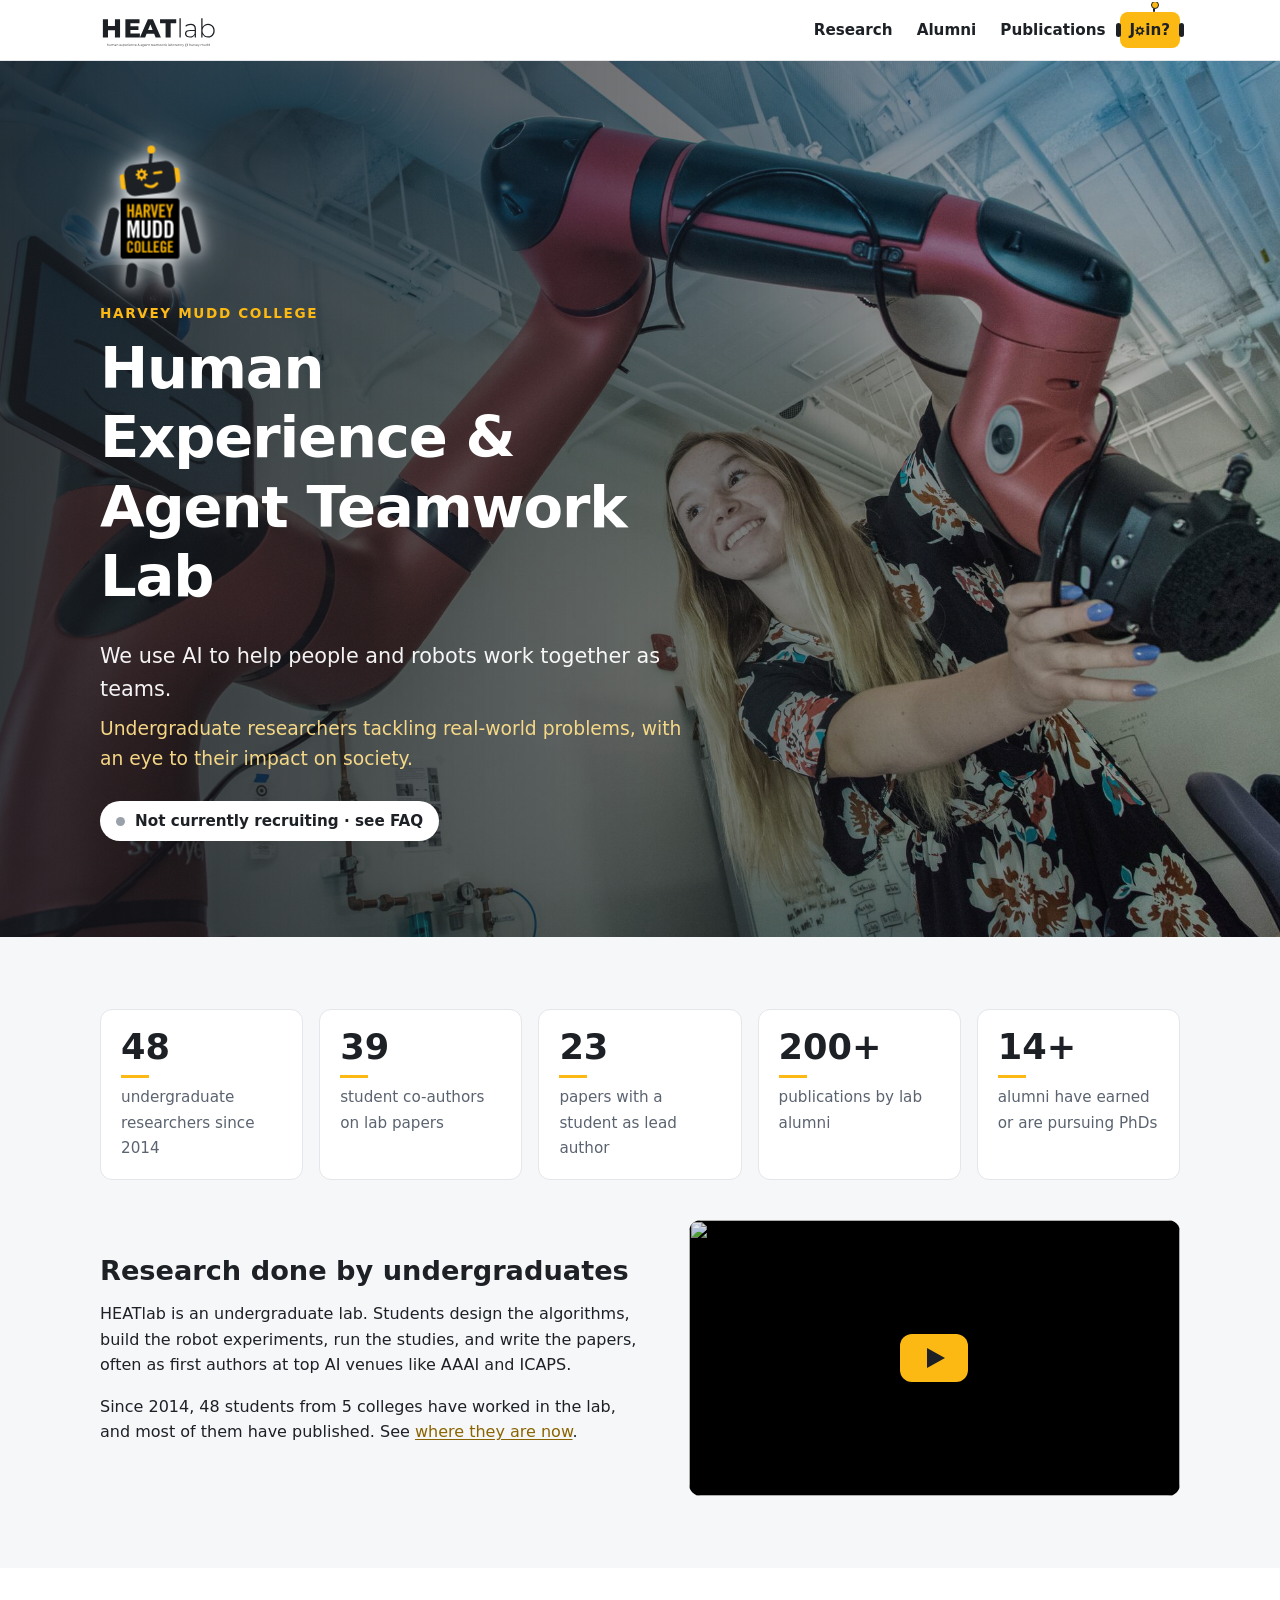
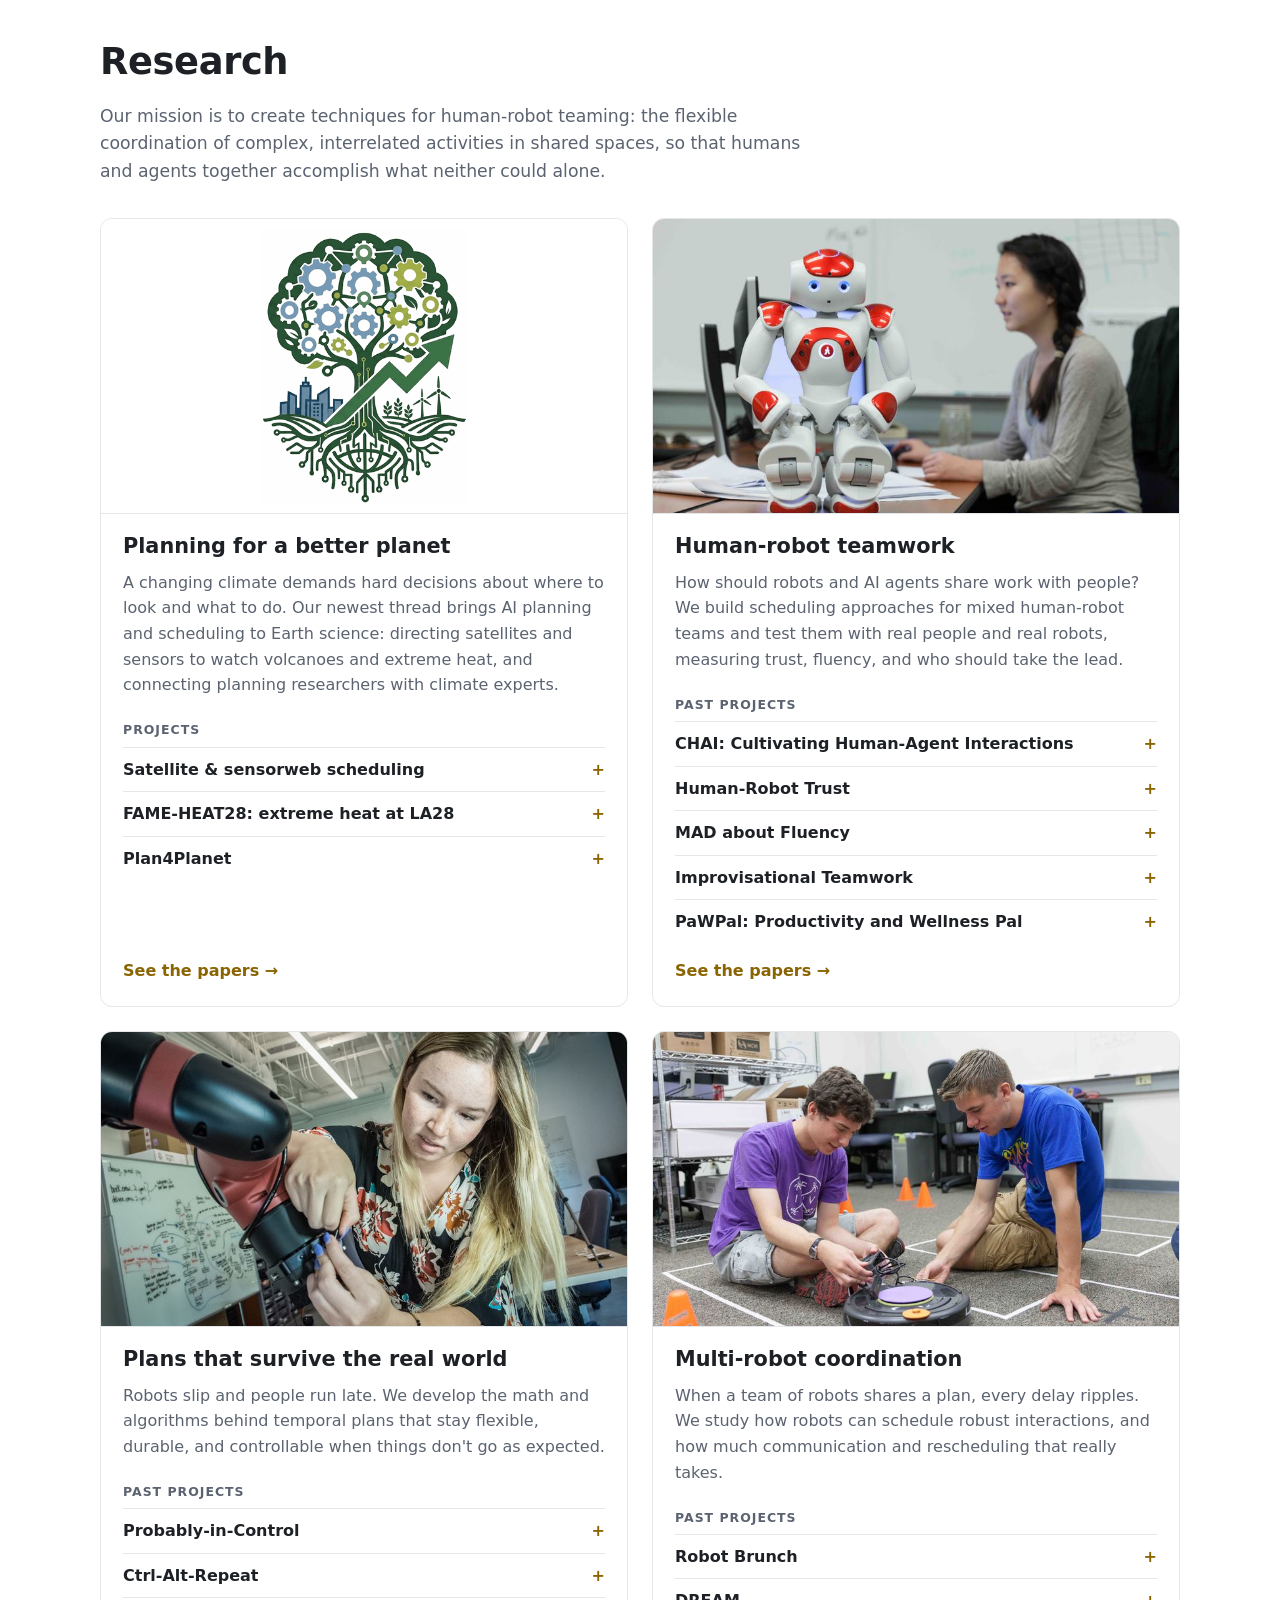
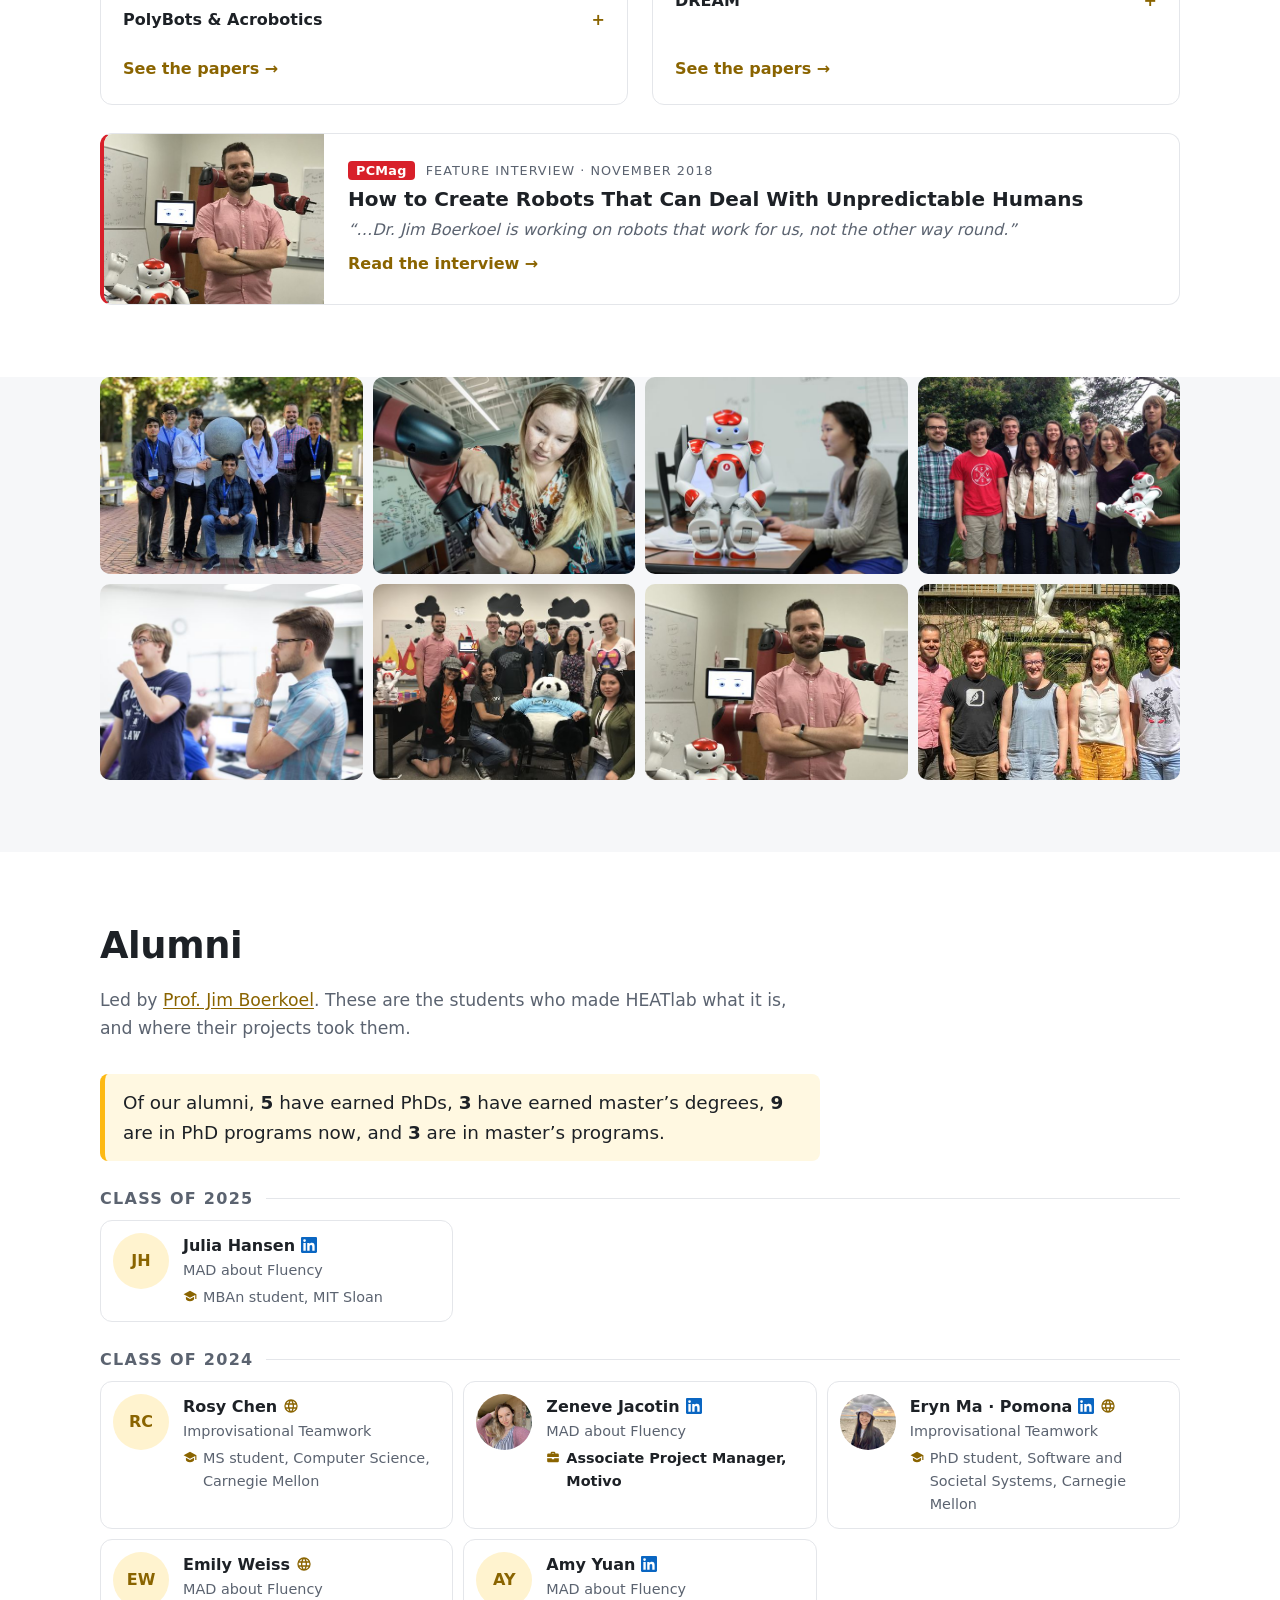
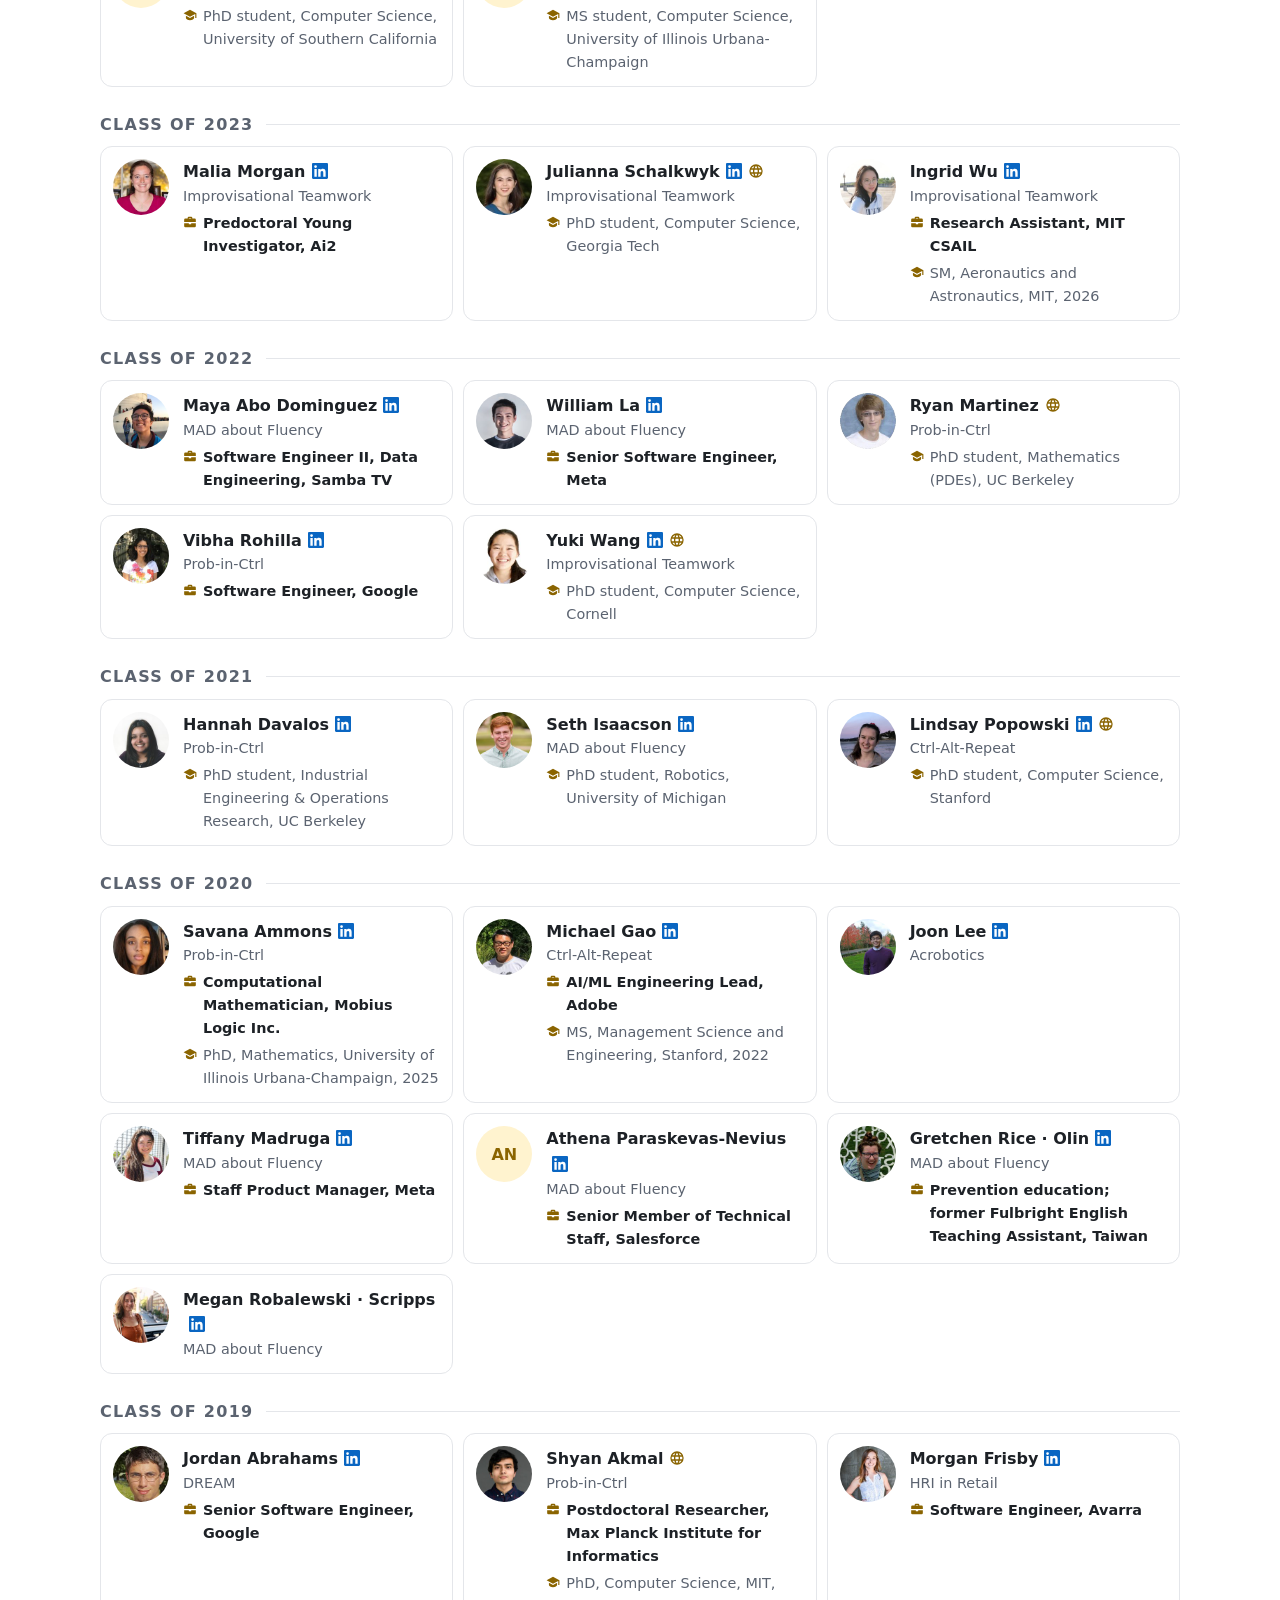
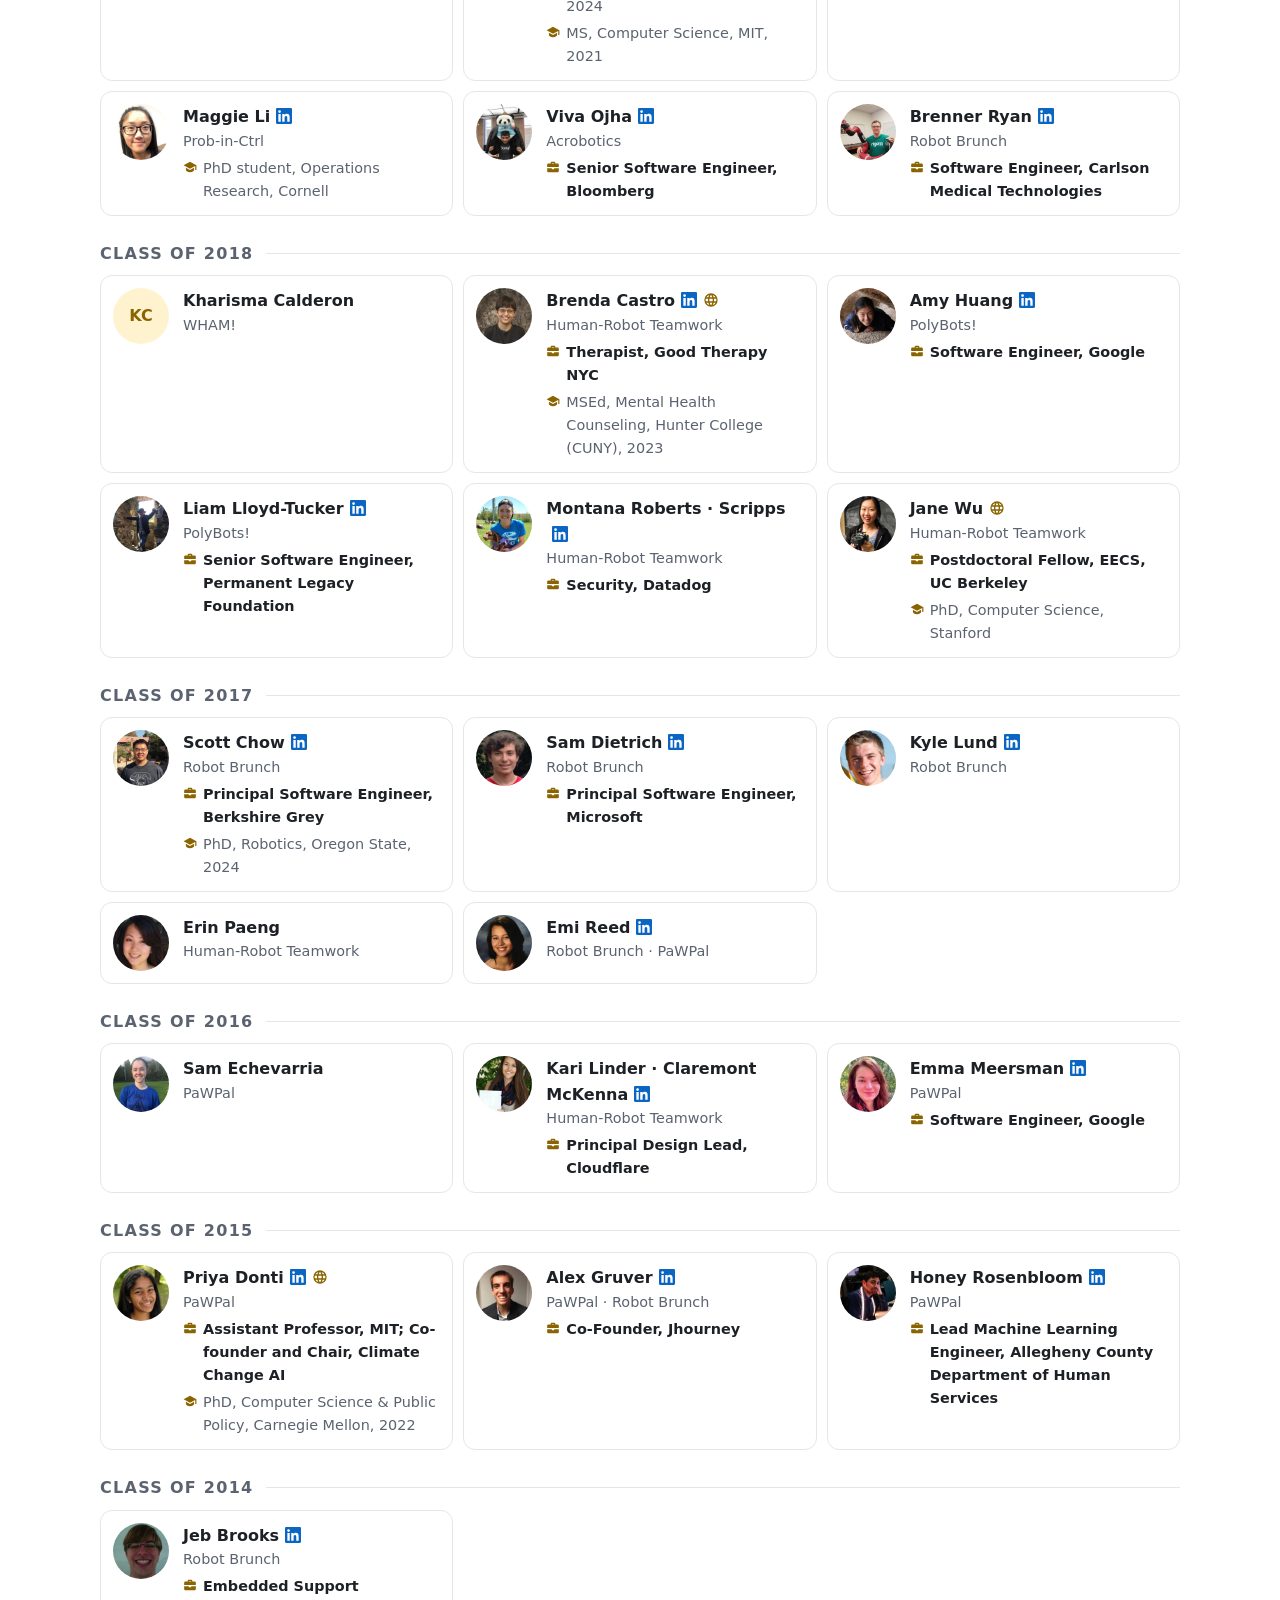
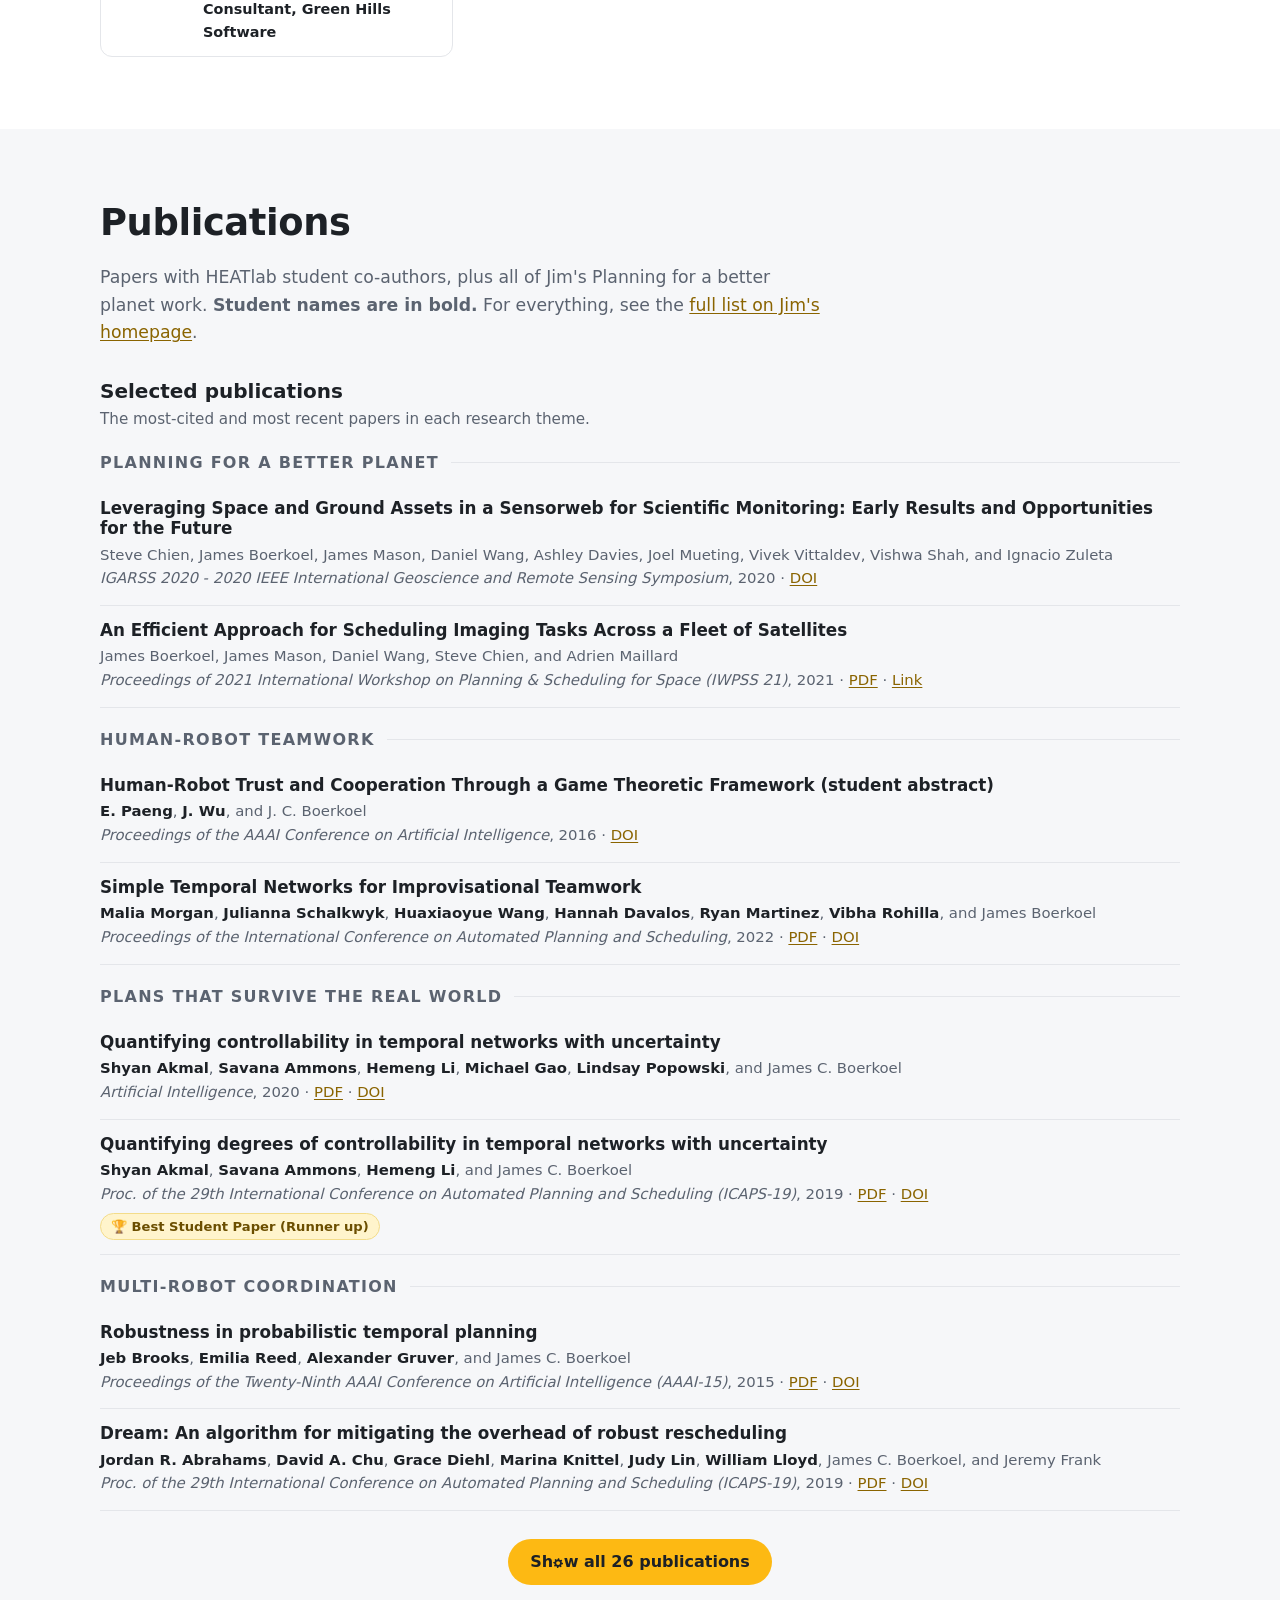
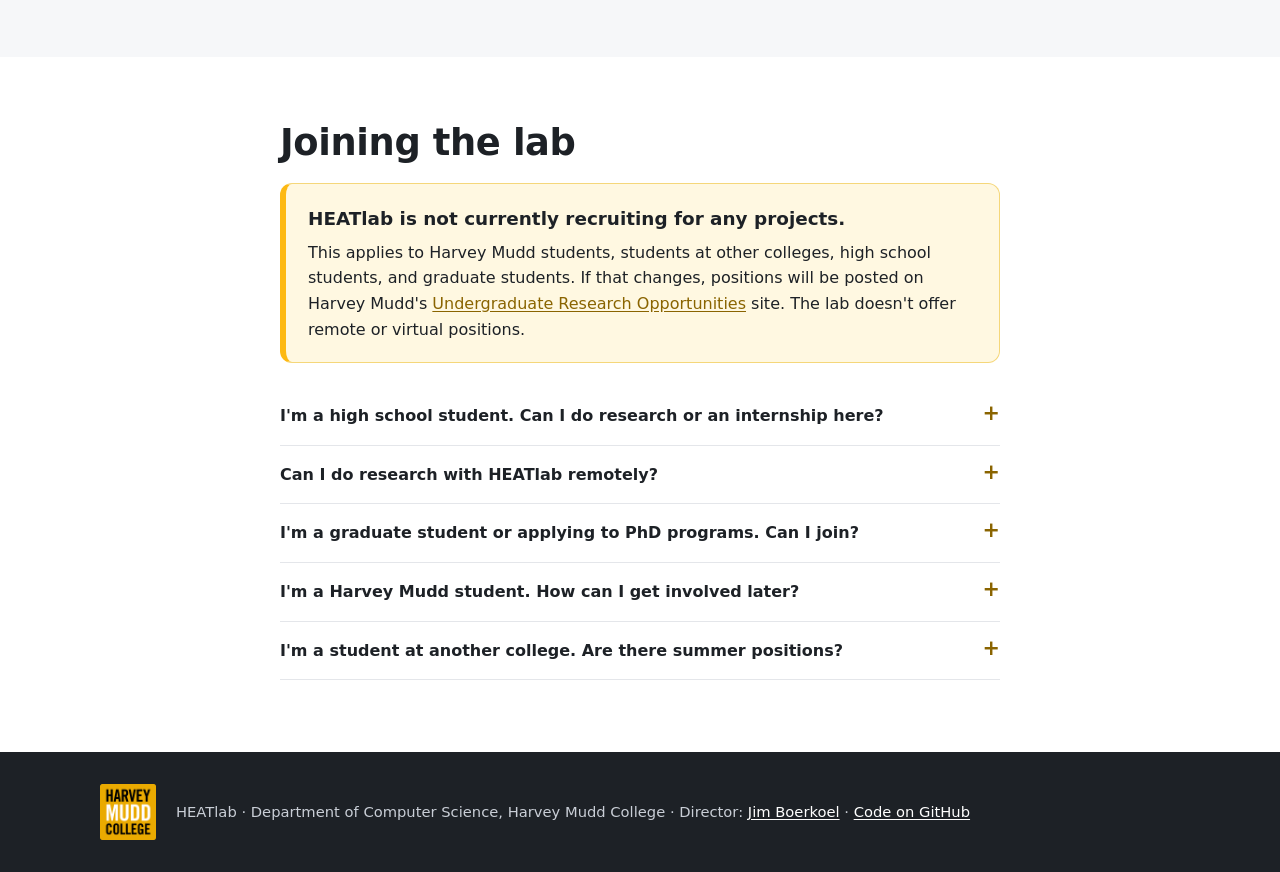
==== commit 5e92db02: "Alumni: add Shyan Akmal's photo (from the alumni form) Co-Authored-By: Claude Opus 5.5 <noreply@anth" ====
--- a/index.html
+++ b/index.html
@@ -270,7 +270,7 @@
                 <h3 class="year">Class of 2019</h3>
                 <ul class="alumni">
                     <li class="alum"><img src="assets/img/team/jordan.jpg" alt="" width="64" height="64" loading="lazy"><div><p class="alum-name">Jordan Abrahams<a class="alum-linkedin" href="https://www.linkedin.com/in/jordan-r-abrahams" aria-label="Jordan Abrahams on LinkedIn"><svg viewBox="0 0 24 24" width="16" height="16" aria-hidden="true"><path fill="currentColor" d="M20.45 20.45h-3.55v-5.57c0-1.33-.03-3.04-1.85-3.04-1.85 0-2.14 1.45-2.14 2.94v5.67H9.35V9h3.41v1.56h.05c.48-.9 1.64-1.85 3.37-1.85 3.6 0 4.27 2.37 4.27 5.46v6.28zM5.34 7.43a2.06 2.06 0 1 1 0-4.12 2.06 2.06 0 0 1 0 4.12zM7.12 20.45H3.56V9h3.56v11.45zM22.22 0H1.77C.79 0 0 .77 0 1.73v20.54C0 23.23.79 24 1.77 24h20.45c.98 0 1.78-.77 1.78-1.73V1.73C24 .77 23.2 0 22.22 0z"/></svg></a></p><p class="alum-project">DREAM</p><p class="alum-now">Senior Software Engineer, Google</p></div></li>
-                    <li class="alum"><span class="initials" aria-hidden="true">SA</span><div><p class="alum-name">Shyan Akmal<a class="alum-linkedin alum-web" href="https://www.shyanakmal.com/" aria-label="Shyan Akmal's website"><svg viewBox="0 0 24 24" width="16" height="16" aria-hidden="true"><path fill="currentColor" d="M12 2a10 10 0 1 0 0 20 10 10 0 0 0 0-20zm6.93 6h-2.95a15.65 15.65 0 0 0-1.38-3.56A8.03 8.03 0 0 1 18.93 8zM12 4.04c.83 1.2 1.48 2.53 1.91 3.96h-3.82c.43-1.43 1.08-2.76 1.91-3.96zM4.26 14C4.1 13.36 4 12.69 4 12s.1-1.36.26-2h3.38c-.08.66-.14 1.32-.14 2s.06 1.34.14 2H4.26zm.82 2h2.95c.32 1.25.78 2.45 1.38 3.56A7.99 7.99 0 0 1 5.08 16zm2.95-8H5.08a7.99 7.99 0 0 1 4.33-3.56A15.65 15.65 0 0 0 8.03 8zM12 19.96c-.83-1.2-1.48-2.53-1.91-3.96h3.82c-.43 1.43-1.08 2.76-1.91 3.96zM14.34 14H9.66c-.09-.66-.16-1.32-.16-2s.07-1.35.16-2h4.68c.09.65.16 1.32.16 2s-.07 1.34-.16 2zm.25 5.56c.6-1.11 1.06-2.31 1.38-3.56h2.95a8.03 8.03 0 0 1-4.33 3.56zM16.36 14c.08-.66.14-1.32.14-2s-.06-1.34-.14-2h3.38c.16.64.26 1.31.26 2s-.1 1.36-.26 2h-3.38z"/></svg></a></p><p class="alum-project">Prob-in-Ctrl</p><p class="alum-now">Postdoctoral Researcher, Max Planck Institute for Informatics</p><p class="alum-degree">PhD, Computer Science, MIT, 2024</p><p class="alum-degree">MS, Computer Science, MIT, 2021</p></div></li>
+                    <li class="alum"><img src="assets/img/team/shyan.jpg" alt="" width="64" height="64" loading="lazy"><div><p class="alum-name">Shyan Akmal<a class="alum-linkedin alum-web" href="https://www.shyanakmal.com/" aria-label="Shyan Akmal's website"><svg viewBox="0 0 24 24" width="16" height="16" aria-hidden="true"><path fill="currentColor" d="M12 2a10 10 0 1 0 0 20 10 10 0 0 0 0-20zm6.93 6h-2.95a15.65 15.65 0 0 0-1.38-3.56A8.03 8.03 0 0 1 18.93 8zM12 4.04c.83 1.2 1.48 2.53 1.91 3.96h-3.82c.43-1.43 1.08-2.76 1.91-3.96zM4.26 14C4.1 13.36 4 12.69 4 12s.1-1.36.26-2h3.38c-.08.66-.14 1.32-.14 2s.06 1.34.14 2H4.26zm.82 2h2.95c.32 1.25.78 2.45 1.38 3.56A7.99 7.99 0 0 1 5.08 16zm2.95-8H5.08a7.99 7.99 0 0 1 4.33-3.56A15.65 15.65 0 0 0 8.03 8zM12 19.96c-.83-1.2-1.48-2.53-1.91-3.96h3.82c-.43 1.43-1.08 2.76-1.91 3.96zM14.34 14H9.66c-.09-.66-.16-1.32-.16-2s.07-1.35.16-2h4.68c.09.65.16 1.32.16 2s-.07 1.34-.16 2zm.25 5.56c.6-1.11 1.06-2.31 1.38-3.56h2.95a8.03 8.03 0 0 1-4.33 3.56zM16.36 14c.08-.66.14-1.32.14-2s-.06-1.34-.14-2h3.38c.16.64.26 1.31.26 2s-.1 1.36-.26 2h-3.38z"/></svg></a></p><p class="alum-project">Prob-in-Ctrl</p><p class="alum-now">Postdoctoral Researcher, Max Planck Institute for Informatics</p><p class="alum-degree">PhD, Computer Science, MIT, 2024</p><p class="alum-degree">MS, Computer Science, MIT, 2021</p></div></li>
                     <li class="alum"><img src="assets/img/team/morgan.jpg" alt="" width="64" height="64" loading="lazy"><div><p class="alum-name">Morgan Frisby<a class="alum-linkedin" href="https://www.linkedin.com/in/aboutmorgan" aria-label="Morgan Frisby on LinkedIn"><svg viewBox="0 0 24 24" width="16" height="16" aria-hidden="true"><path fill="currentColor" d="M20.45 20.45h-3.55v-5.57c0-1.33-.03-3.04-1.85-3.04-1.85 0-2.14 1.45-2.14 2.94v5.67H9.35V9h3.41v1.56h.05c.48-.9 1.64-1.85 3.37-1.85 3.6 0 4.27 2.37 4.27 5.46v6.28zM5.34 7.43a2.06 2.06 0 1 1 0-4.12 2.06 2.06 0 0 1 0 4.12zM7.12 20.45H3.56V9h3.56v11.45zM22.22 0H1.77C.79 0 0 .77 0 1.73v20.54C0 23.23.79 24 1.77 24h20.45c.98 0 1.78-.77 1.78-1.73V1.73C24 .77 23.2 0 22.22 0z"/></svg></a></p><p class="alum-project">HRI in Retail</p><p class="alum-now">Software Engineer, Avarra</p></div></li>
                     <li class="alum"><img src="assets/img/team/maggie.jpg" alt="" width="64" height="64" loading="lazy"><div><p class="alum-name">Maggie Li<a class="alum-linkedin" href="https://www.linkedin.com/in/hemeng-li-535a04295" aria-label="Maggie Li on LinkedIn"><svg viewBox="0 0 24 24" width="16" height="16" aria-hidden="true"><path fill="currentColor" d="M20.45 20.45h-3.55v-5.57c0-1.33-.03-3.04-1.85-3.04-1.85 0-2.14 1.45-2.14 2.94v5.67H9.35V9h3.41v1.56h.05c.48-.9 1.64-1.85 3.37-1.85 3.6 0 4.27 2.37 4.27 5.46v6.28zM5.34 7.43a2.06 2.06 0 1 1 0-4.12 2.06 2.06 0 0 1 0 4.12zM7.12 20.45H3.56V9h3.56v11.45zM22.22 0H1.77C.79 0 0 .77 0 1.73v20.54C0 23.23.79 24 1.77 24h20.45c.98 0 1.78-.77 1.78-1.73V1.73C24 .77 23.2 0 22.22 0z"/></svg></a></p><p class="alum-project">Prob-in-Ctrl</p><p class="alum-degree">PhD student, Operations Research, Cornell</p></div></li>
                     <li class="alum"><img src="assets/img/team/viva.jpg" alt="" width="64" height="64" loading="lazy"><div><p class="alum-name">Viva Ojha<a class="alum-linkedin" href="https://www.linkedin.com/in/vivaswat-ojha-725464133" aria-label="Viva Ojha on LinkedIn"><svg viewBox="0 0 24 24" width="16" height="16" aria-hidden="true"><path fill="currentColor" d="M20.45 20.45h-3.55v-5.57c0-1.33-.03-3.04-1.85-3.04-1.85 0-2.14 1.45-2.14 2.94v5.67H9.35V9h3.41v1.56h.05c.48-.9 1.64-1.85 3.37-1.85 3.6 0 4.27 2.37 4.27 5.46v6.28zM5.34 7.43a2.06 2.06 0 1 1 0-4.12 2.06 2.06 0 0 1 0 4.12zM7.12 20.45H3.56V9h3.56v11.45zM22.22 0H1.77C.79 0 0 .77 0 1.73v20.54C0 23.23.79 24 1.77 24h20.45c.98 0 1.78-.77 1.78-1.73V1.73C24 .77 23.2 0 22.22 0z"/></svg></a></p><p class="alum-project">Acrobotics</p><p class="alum-now">Senior Software Engineer, Bloomberg</p></div></li>
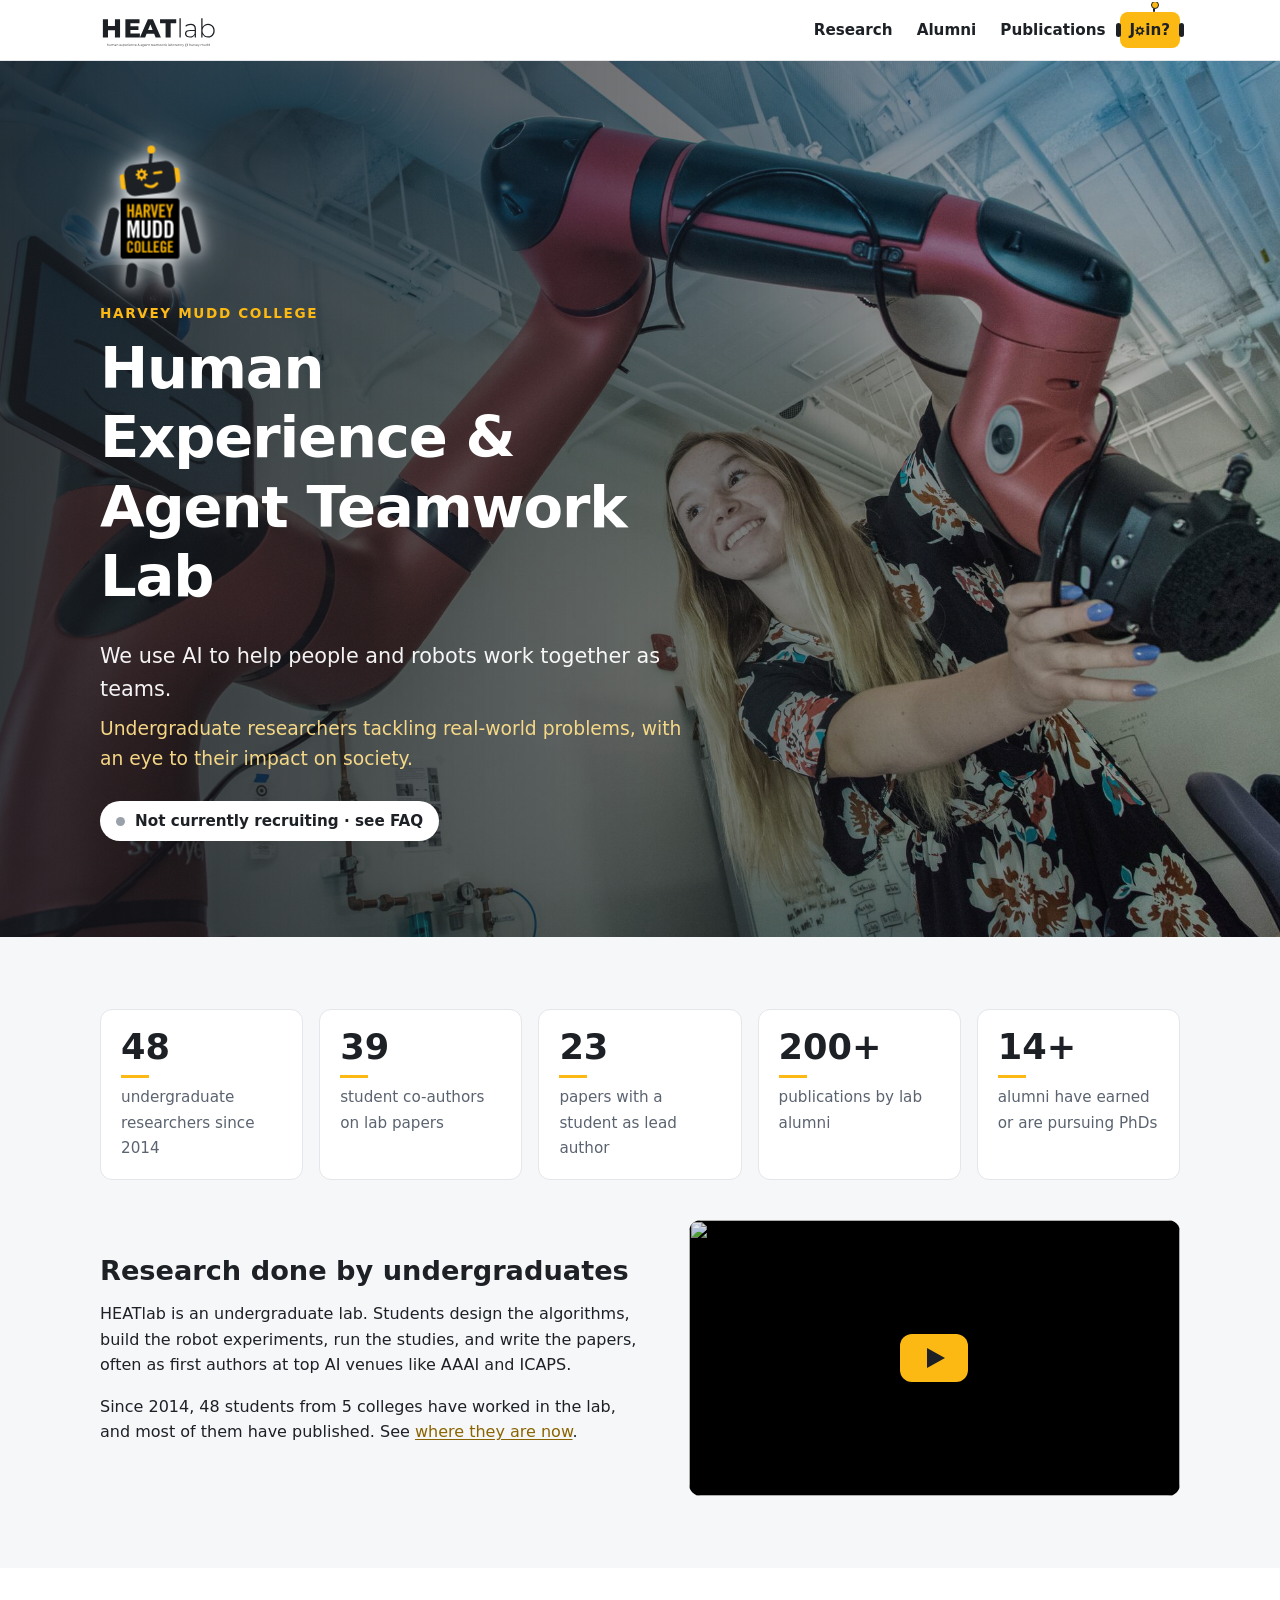
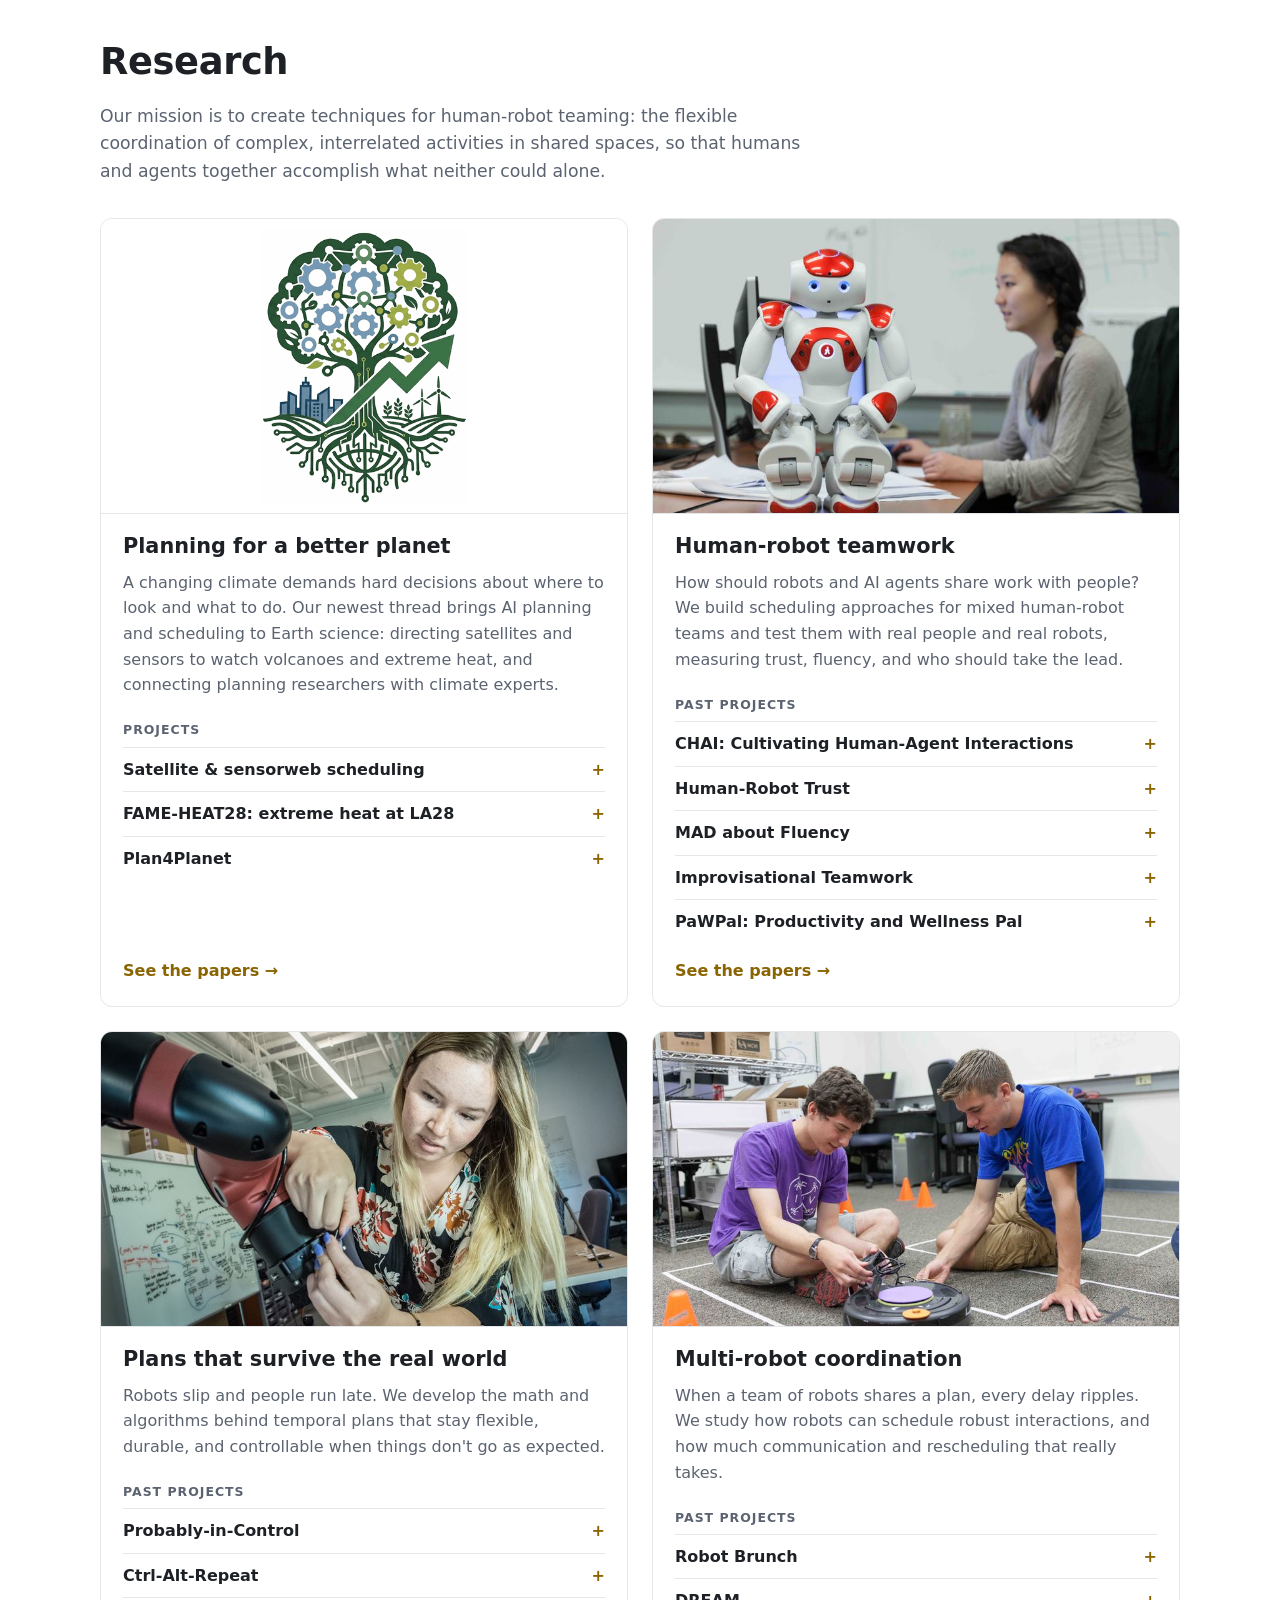
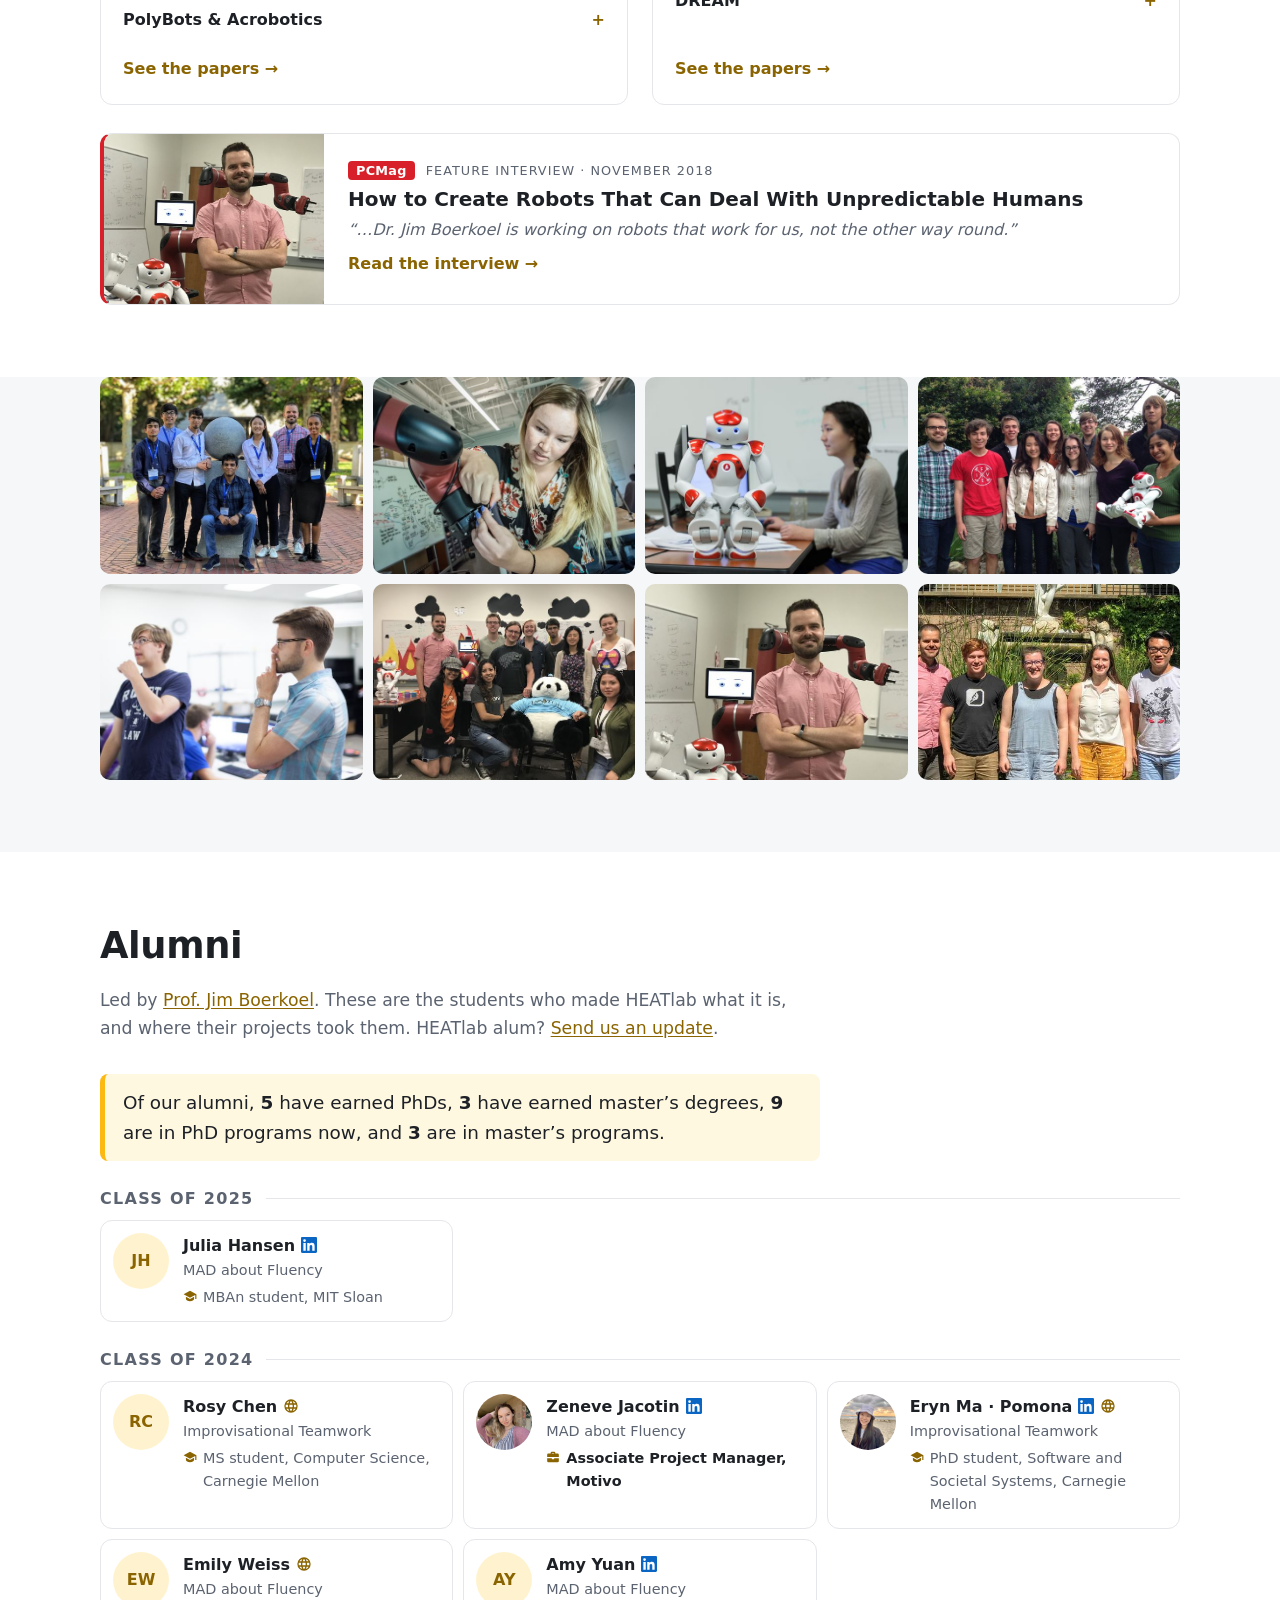
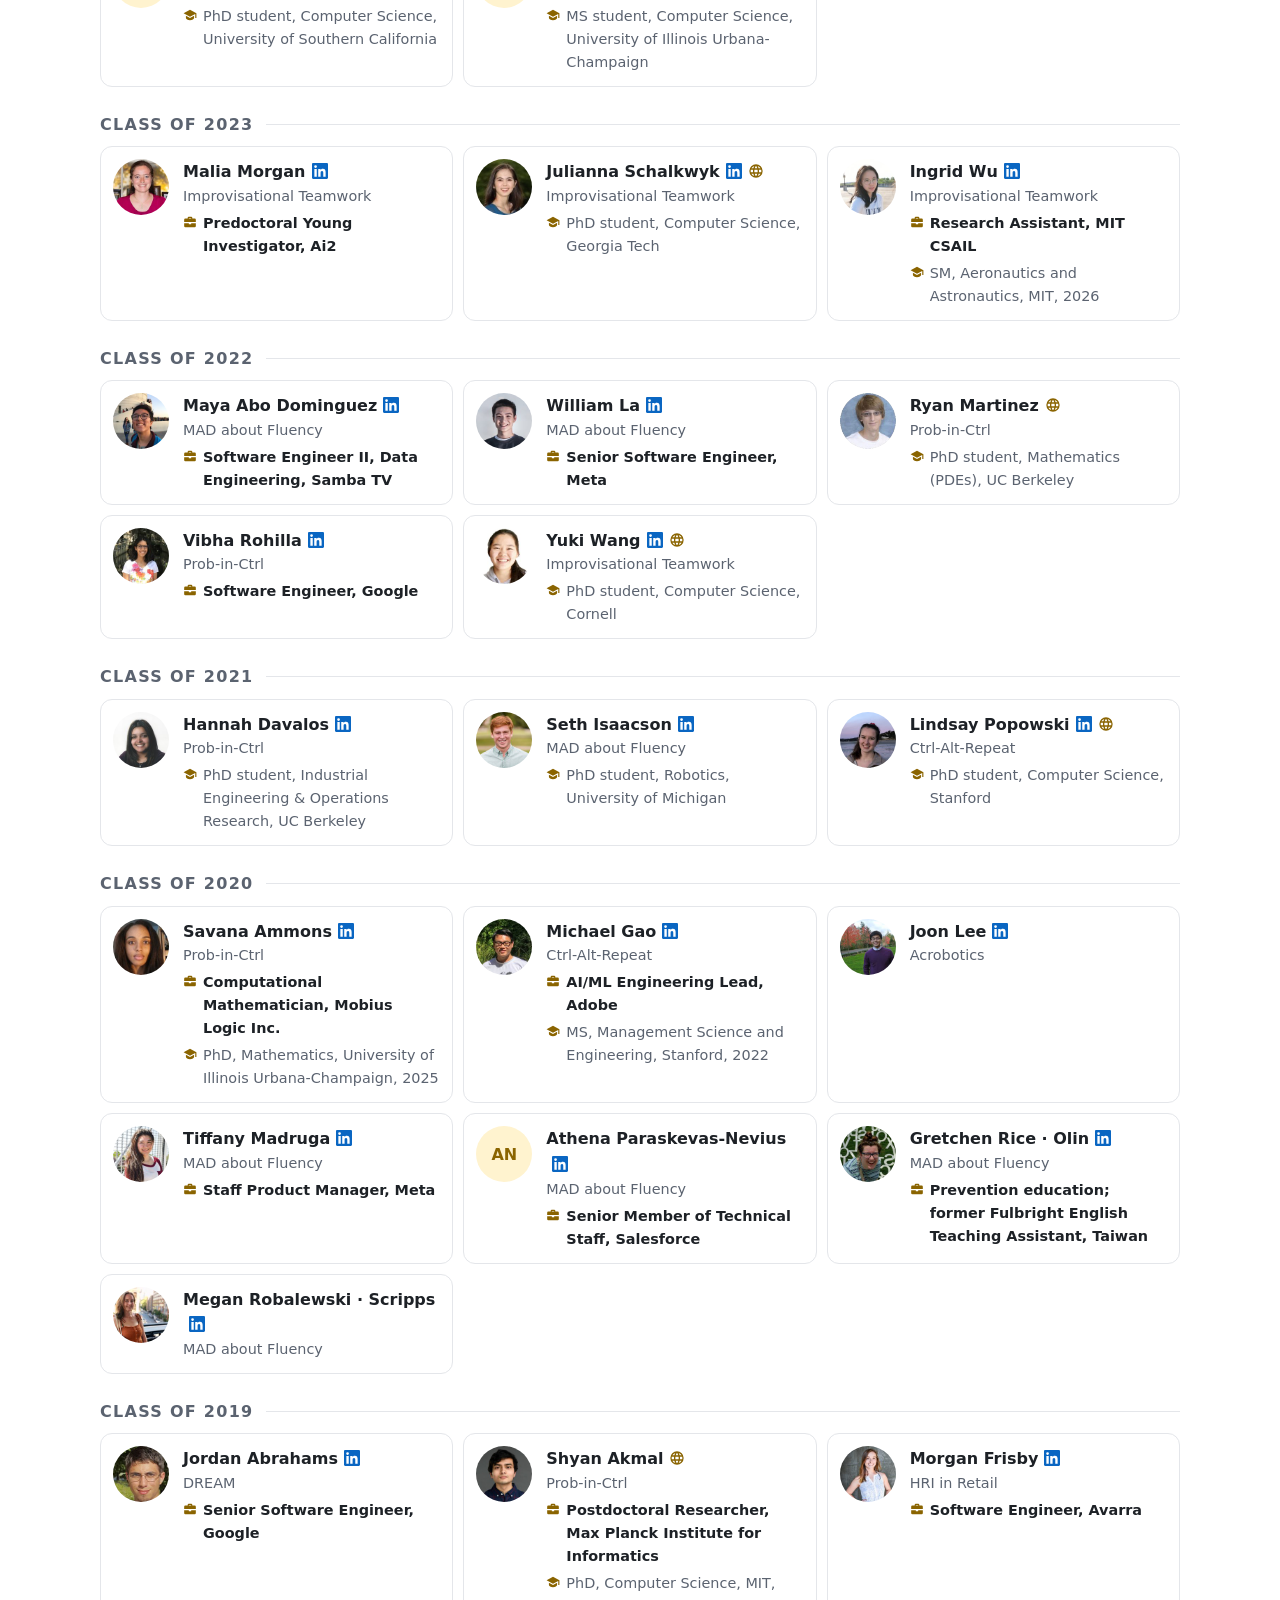
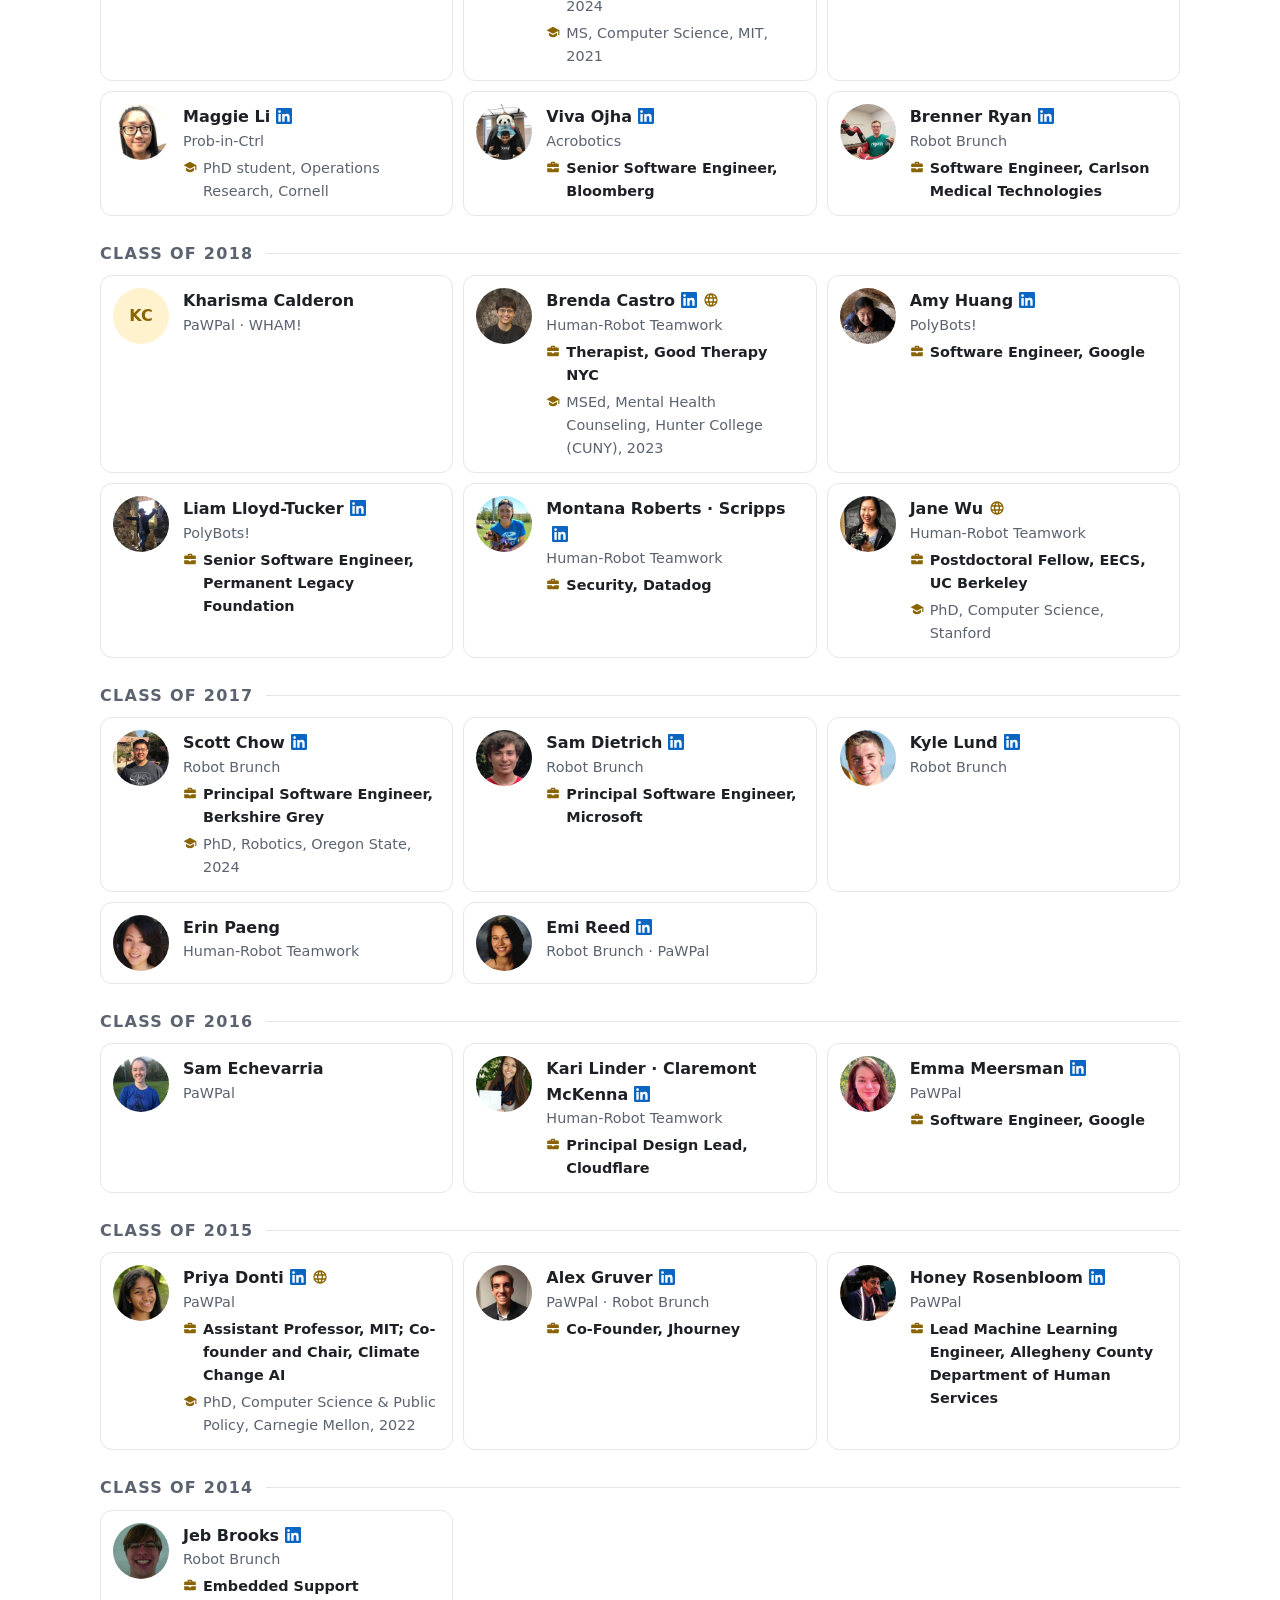
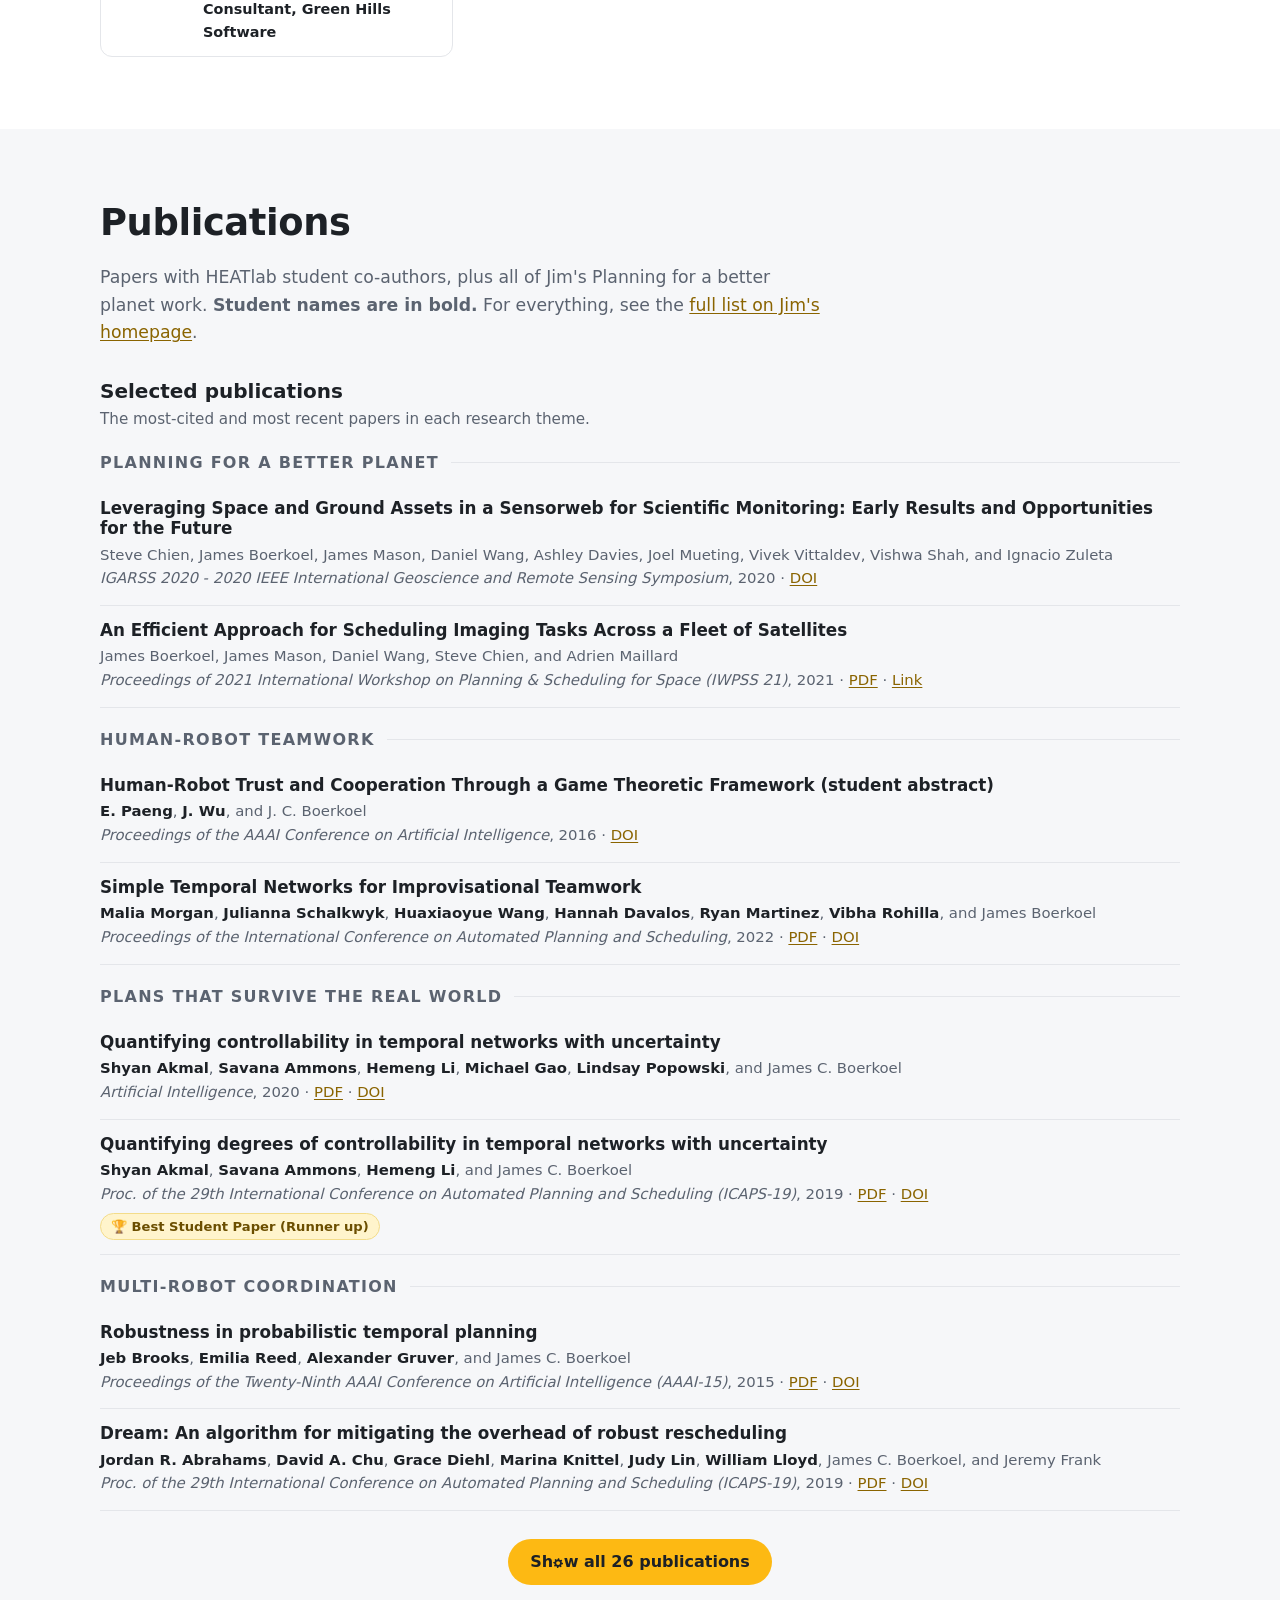
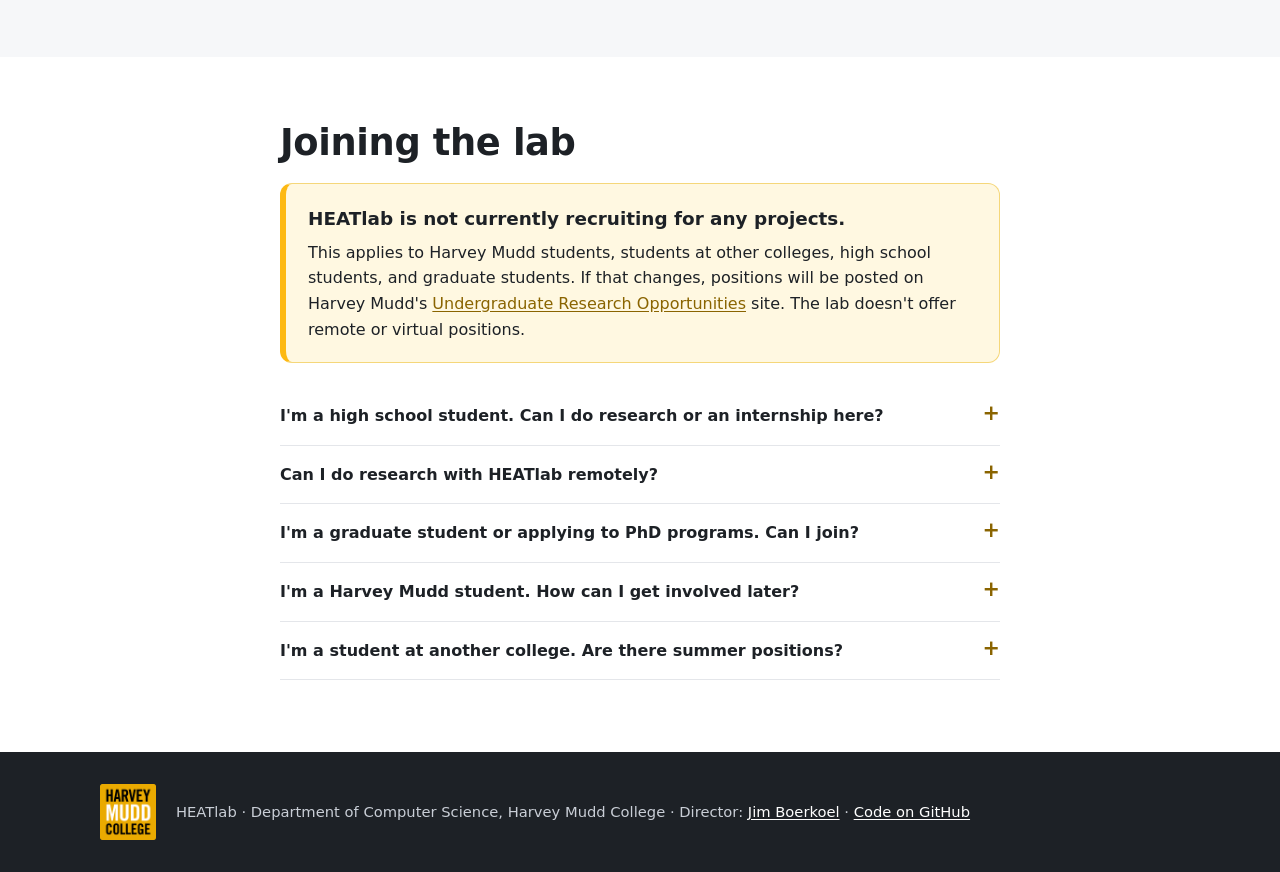
==== commit 09d27cfd: "Alumni: Kharisma Calderon's projects are PaWPal and WHAM! Co-Authored-By: Claude Opus 5.5 <noreply@a" ====
--- a/index.html
+++ b/index.html
@@ -223,7 +223,7 @@
         <div class="wrap">
             <span id="team"></span><!-- old site address -->
             <h2 class="section-title">Alumni</h2>
-            <p class="section-lead">Led by <a href="https://www.cs.hmc.edu/~boerkoel/">Prof. Jim Boerkoel</a>. These are the students who made HEATlab what it is, and where their projects took them.</p>
+            <p class="section-lead">Led by <a href="https://www.cs.hmc.edu/~boerkoel/">Prof. Jim Boerkoel</a>. These are the students who made HEATlab what it is, and where their projects took them. HEATlab alum? <a href="https://forms.gle/HhuDkmVWjhbKuXAL8">Send us an update</a>.</p>
                 <p class="outcomes">Of our alumni, <strong>5</strong> have earned PhDs, <strong>3</strong> have earned master’s degrees, <strong>9</strong> are in PhD programs now, and <strong>3</strong> are in master’s programs.</p>
                 <h3 class="year">Class of 2025</h3>
                 <ul class="alumni">
@@ -278,7 +278,7 @@
                 </ul>
                 <h3 class="year">Class of 2018</h3>
                 <ul class="alumni">
-                    <li class="alum"><span class="initials" aria-hidden="true">KC</span><div><p class="alum-name">Kharisma Calderon</p><p class="alum-project">WHAM!</p></div></li>
+                    <li class="alum"><span class="initials" aria-hidden="true">KC</span><div><p class="alum-name">Kharisma Calderon</p><p class="alum-project">PaWPal · WHAM!</p></div></li>
                     <li class="alum"><img src="assets/img/team/brenda.jpg" alt="" width="64" height="64" loading="lazy"><div><p class="alum-name">Brenda Castro<a class="alum-linkedin" href="https://www.linkedin.com/in/bvcastro" aria-label="Brenda Castro on LinkedIn"><svg viewBox="0 0 24 24" width="16" height="16" aria-hidden="true"><path fill="currentColor" d="M20.45 20.45h-3.55v-5.57c0-1.33-.03-3.04-1.85-3.04-1.85 0-2.14 1.45-2.14 2.94v5.67H9.35V9h3.41v1.56h.05c.48-.9 1.64-1.85 3.37-1.85 3.6 0 4.27 2.37 4.27 5.46v6.28zM5.34 7.43a2.06 2.06 0 1 1 0-4.12 2.06 2.06 0 0 1 0 4.12zM7.12 20.45H3.56V9h3.56v11.45zM22.22 0H1.77C.79 0 0 .77 0 1.73v20.54C0 23.23.79 24 1.77 24h20.45c.98 0 1.78-.77 1.78-1.73V1.73C24 .77 23.2 0 22.22 0z"/></svg></a><a class="alum-linkedin alum-web" href="https://bvcastro.com/" aria-label="Brenda Castro's website"><svg viewBox="0 0 24 24" width="16" height="16" aria-hidden="true"><path fill="currentColor" d="M12 2a10 10 0 1 0 0 20 10 10 0 0 0 0-20zm6.93 6h-2.95a15.65 15.65 0 0 0-1.38-3.56A8.03 8.03 0 0 1 18.93 8zM12 4.04c.83 1.2 1.48 2.53 1.91 3.96h-3.82c.43-1.43 1.08-2.76 1.91-3.96zM4.26 14C4.1 13.36 4 12.69 4 12s.1-1.36.26-2h3.38c-.08.66-.14 1.32-.14 2s.06 1.34.14 2H4.26zm.82 2h2.95c.32 1.25.78 2.45 1.38 3.56A7.99 7.99 0 0 1 5.08 16zm2.95-8H5.08a7.99 7.99 0 0 1 4.33-3.56A15.65 15.65 0 0 0 8.03 8zM12 19.96c-.83-1.2-1.48-2.53-1.91-3.96h3.82c-.43 1.43-1.08 2.76-1.91 3.96zM14.34 14H9.66c-.09-.66-.16-1.32-.16-2s.07-1.35.16-2h4.68c.09.65.16 1.32.16 2s-.07 1.34-.16 2zm.25 5.56c.6-1.11 1.06-2.31 1.38-3.56h2.95a8.03 8.03 0 0 1-4.33 3.56zM16.36 14c.08-.66.14-1.32.14-2s-.06-1.34-.14-2h3.38c.16.64.26 1.31.26 2s-.1 1.36-.26 2h-3.38z"/></svg></a></p><p class="alum-project">Human-Robot Teamwork</p><p class="alum-now">Therapist, Good Therapy NYC</p><p class="alum-degree">MSEd, Mental Health Counseling, Hunter College (CUNY), 2023</p></div></li>
                     <li class="alum"><img src="assets/img/team/amy.jpg" alt="" width="64" height="64" loading="lazy"><div><p class="alum-name">Amy Huang<a class="alum-linkedin" href="https://www.linkedin.com/in/amy-huang-6a4996b0" aria-label="Amy Huang on LinkedIn"><svg viewBox="0 0 24 24" width="16" height="16" aria-hidden="true"><path fill="currentColor" d="M20.45 20.45h-3.55v-5.57c0-1.33-.03-3.04-1.85-3.04-1.85 0-2.14 1.45-2.14 2.94v5.67H9.35V9h3.41v1.56h.05c.48-.9 1.64-1.85 3.37-1.85 3.6 0 4.27 2.37 4.27 5.46v6.28zM5.34 7.43a2.06 2.06 0 1 1 0-4.12 2.06 2.06 0 0 1 0 4.12zM7.12 20.45H3.56V9h3.56v11.45zM22.22 0H1.77C.79 0 0 .77 0 1.73v20.54C0 23.23.79 24 1.77 24h20.45c.98 0 1.78-.77 1.78-1.73V1.73C24 .77 23.2 0 22.22 0z"/></svg></a></p><p class="alum-project">PolyBots!</p><p class="alum-now">Software Engineer, Google</p></div></li>
                     <li class="alum"><img src="assets/img/team/liam.jpg" alt="" width="64" height="64" loading="lazy"><div><p class="alum-name">Liam Lloyd-Tucker<a class="alum-linkedin" href="https://www.linkedin.com/in/liam-lloyd-tucker-583613196" aria-label="Liam Lloyd-Tucker on LinkedIn"><svg viewBox="0 0 24 24" width="16" height="16" aria-hidden="true"><path fill="currentColor" d="M20.45 20.45h-3.55v-5.57c0-1.33-.03-3.04-1.85-3.04-1.85 0-2.14 1.45-2.14 2.94v5.67H9.35V9h3.41v1.56h.05c.48-.9 1.64-1.85 3.37-1.85 3.6 0 4.27 2.37 4.27 5.46v6.28zM5.34 7.43a2.06 2.06 0 1 1 0-4.12 2.06 2.06 0 0 1 0 4.12zM7.12 20.45H3.56V9h3.56v11.45zM22.22 0H1.77C.79 0 0 .77 0 1.73v20.54C0 23.23.79 24 1.77 24h20.45c.98 0 1.78-.77 1.78-1.73V1.73C24 .77 23.2 0 22.22 0z"/></svg></a></p><p class="alum-project">PolyBots!</p><p class="alum-now">Senior Software Engineer, Permanent Legacy Foundation</p></div></li>
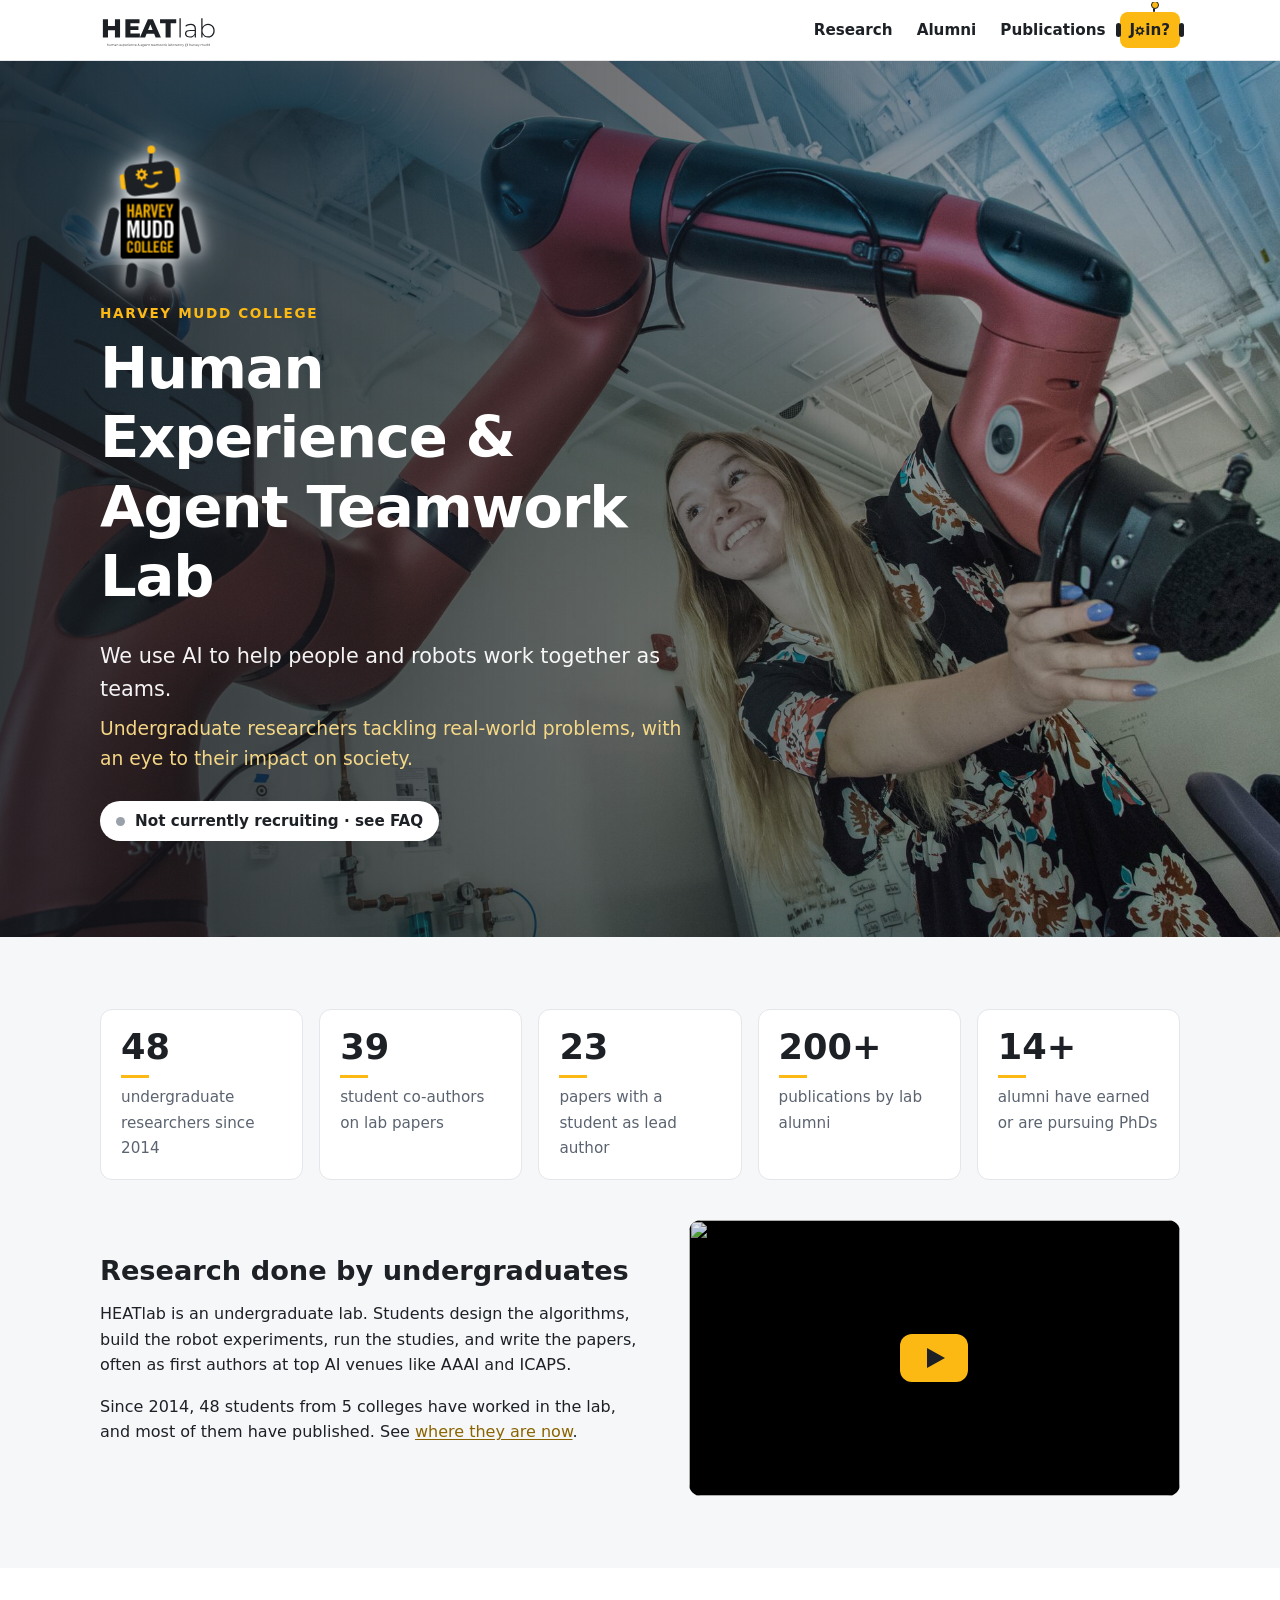
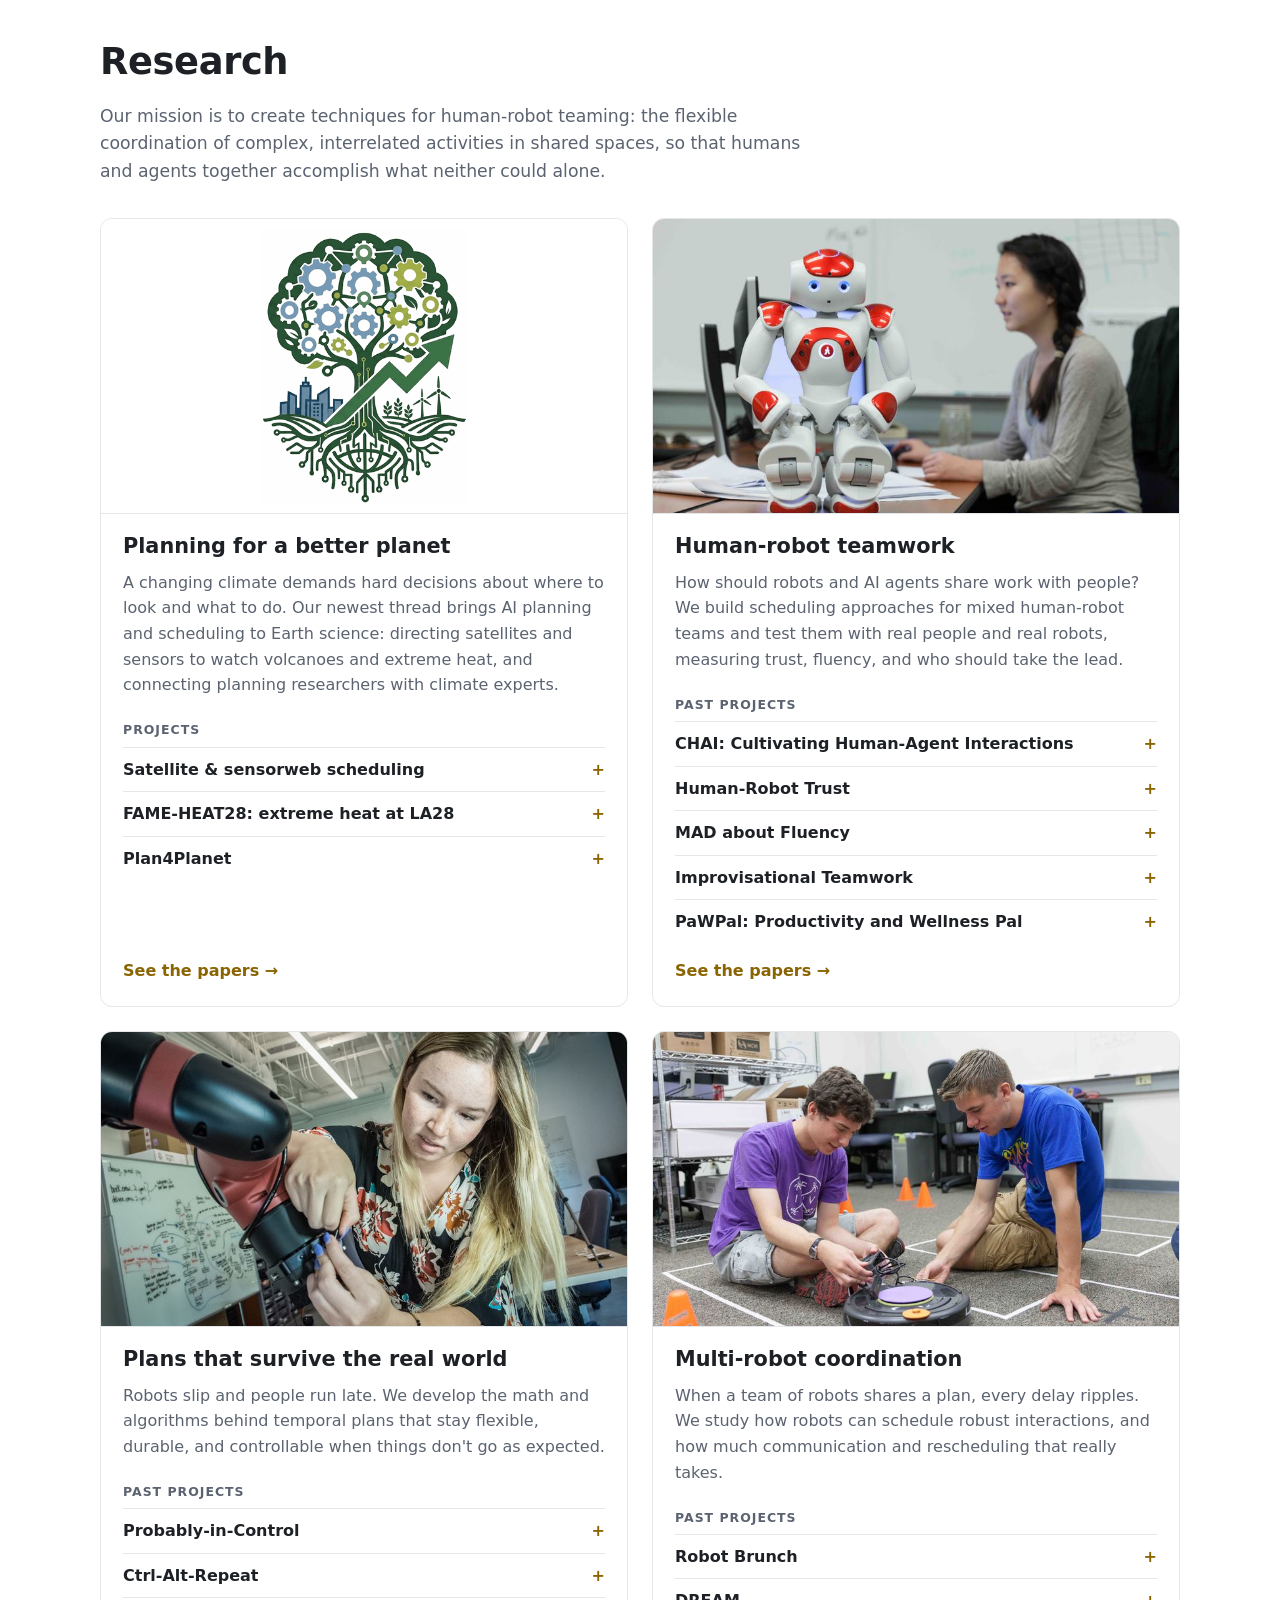
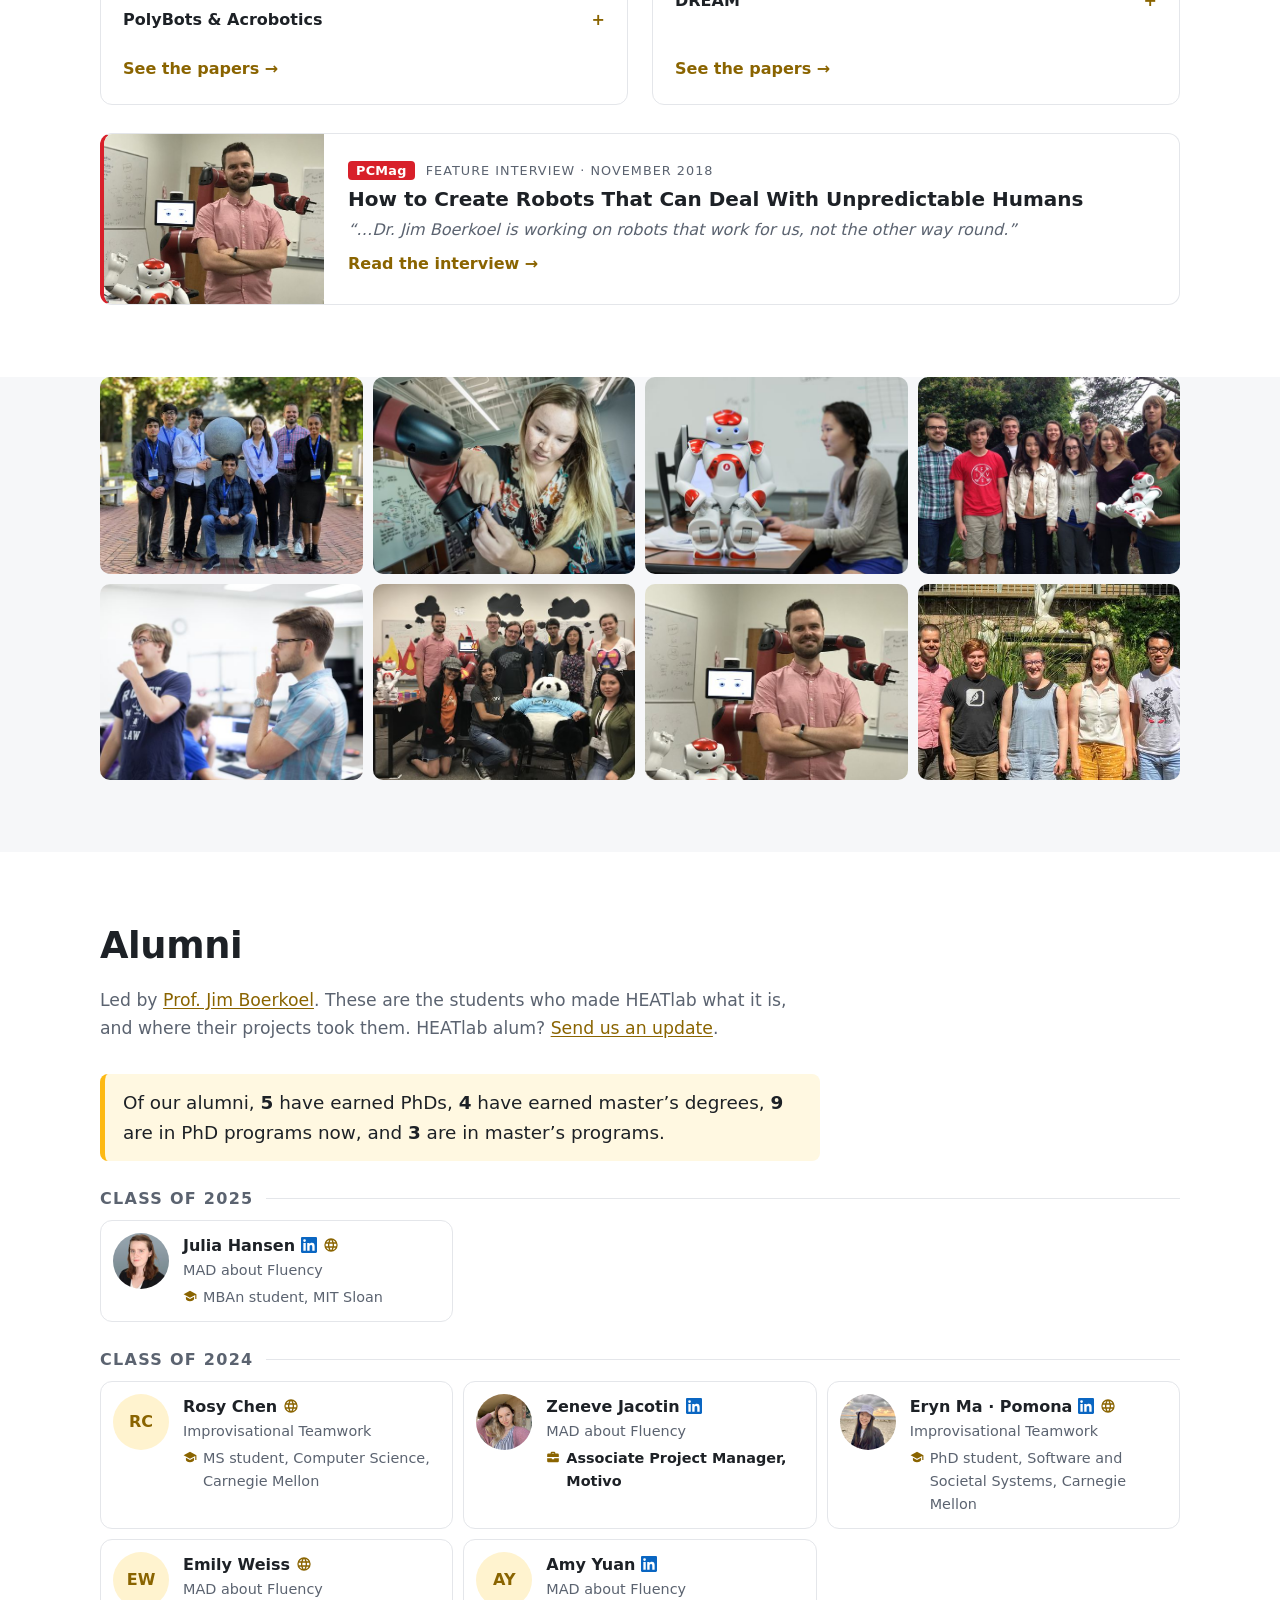
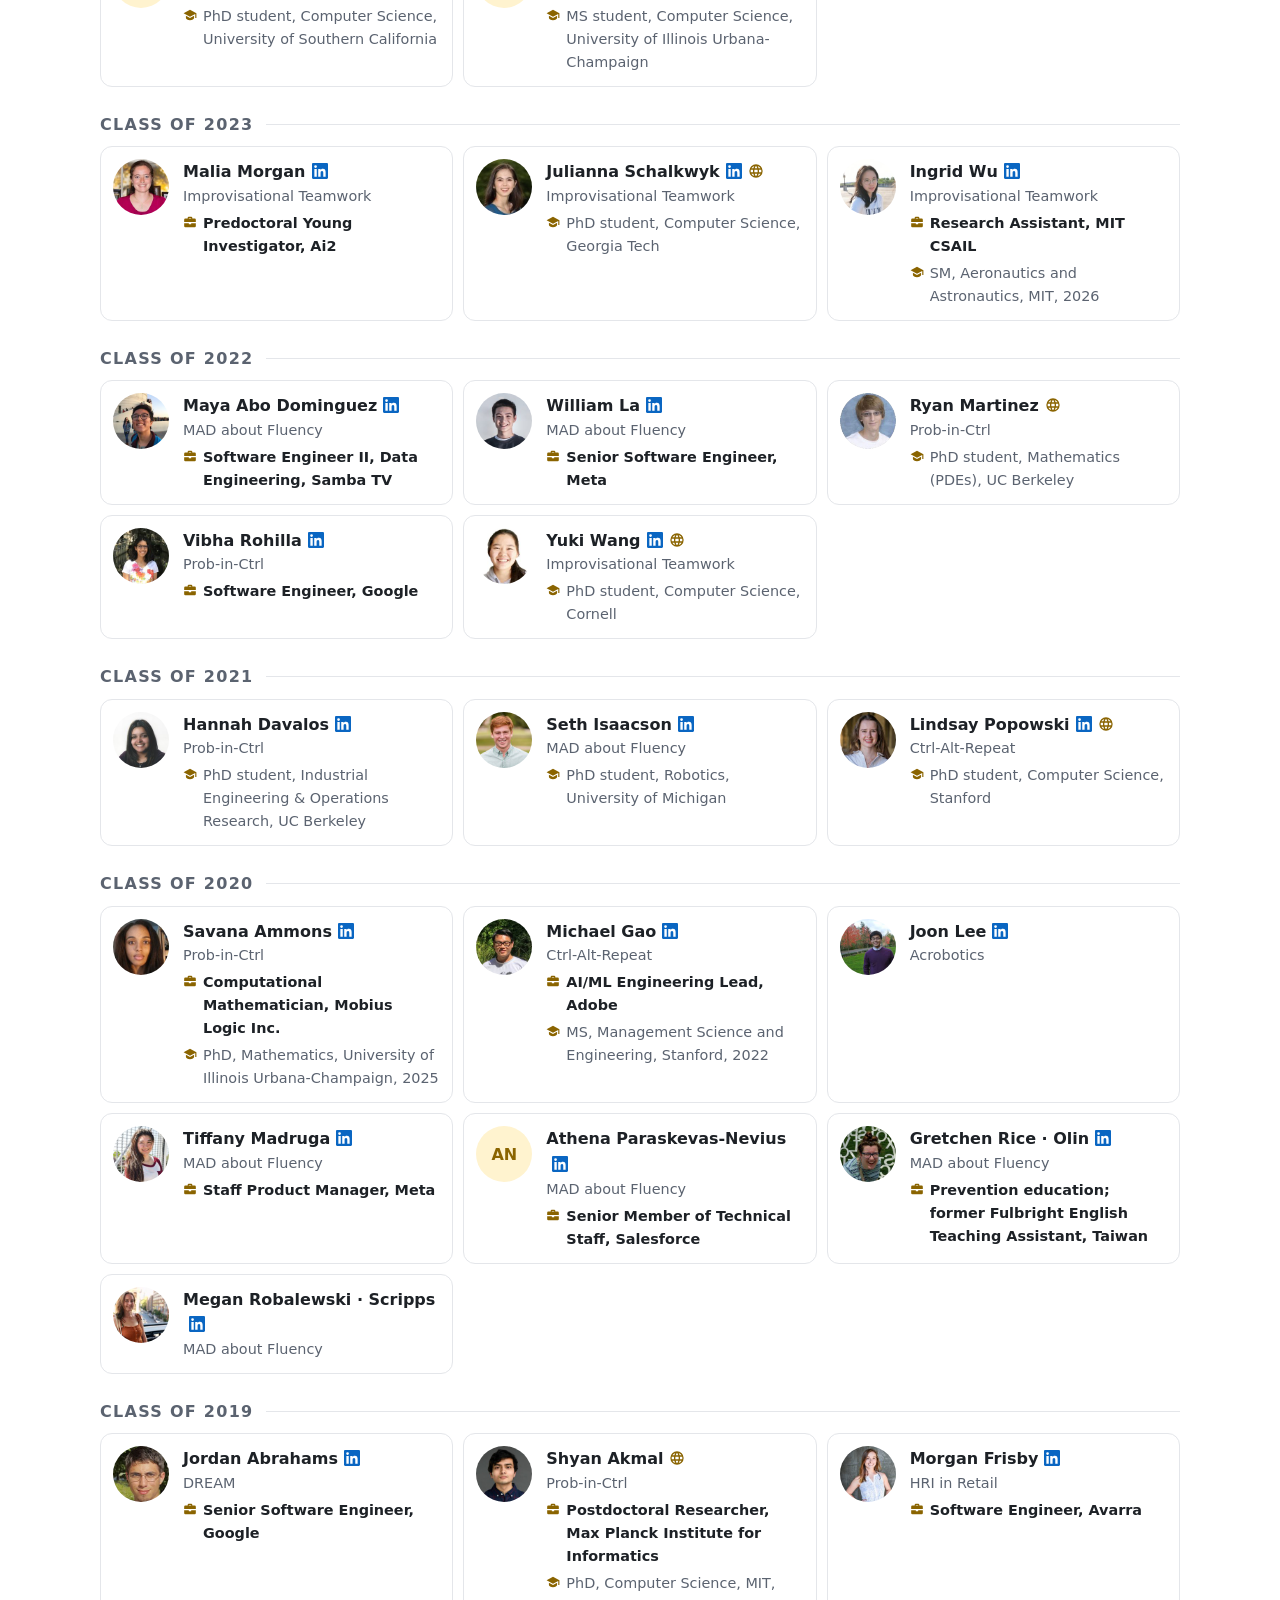
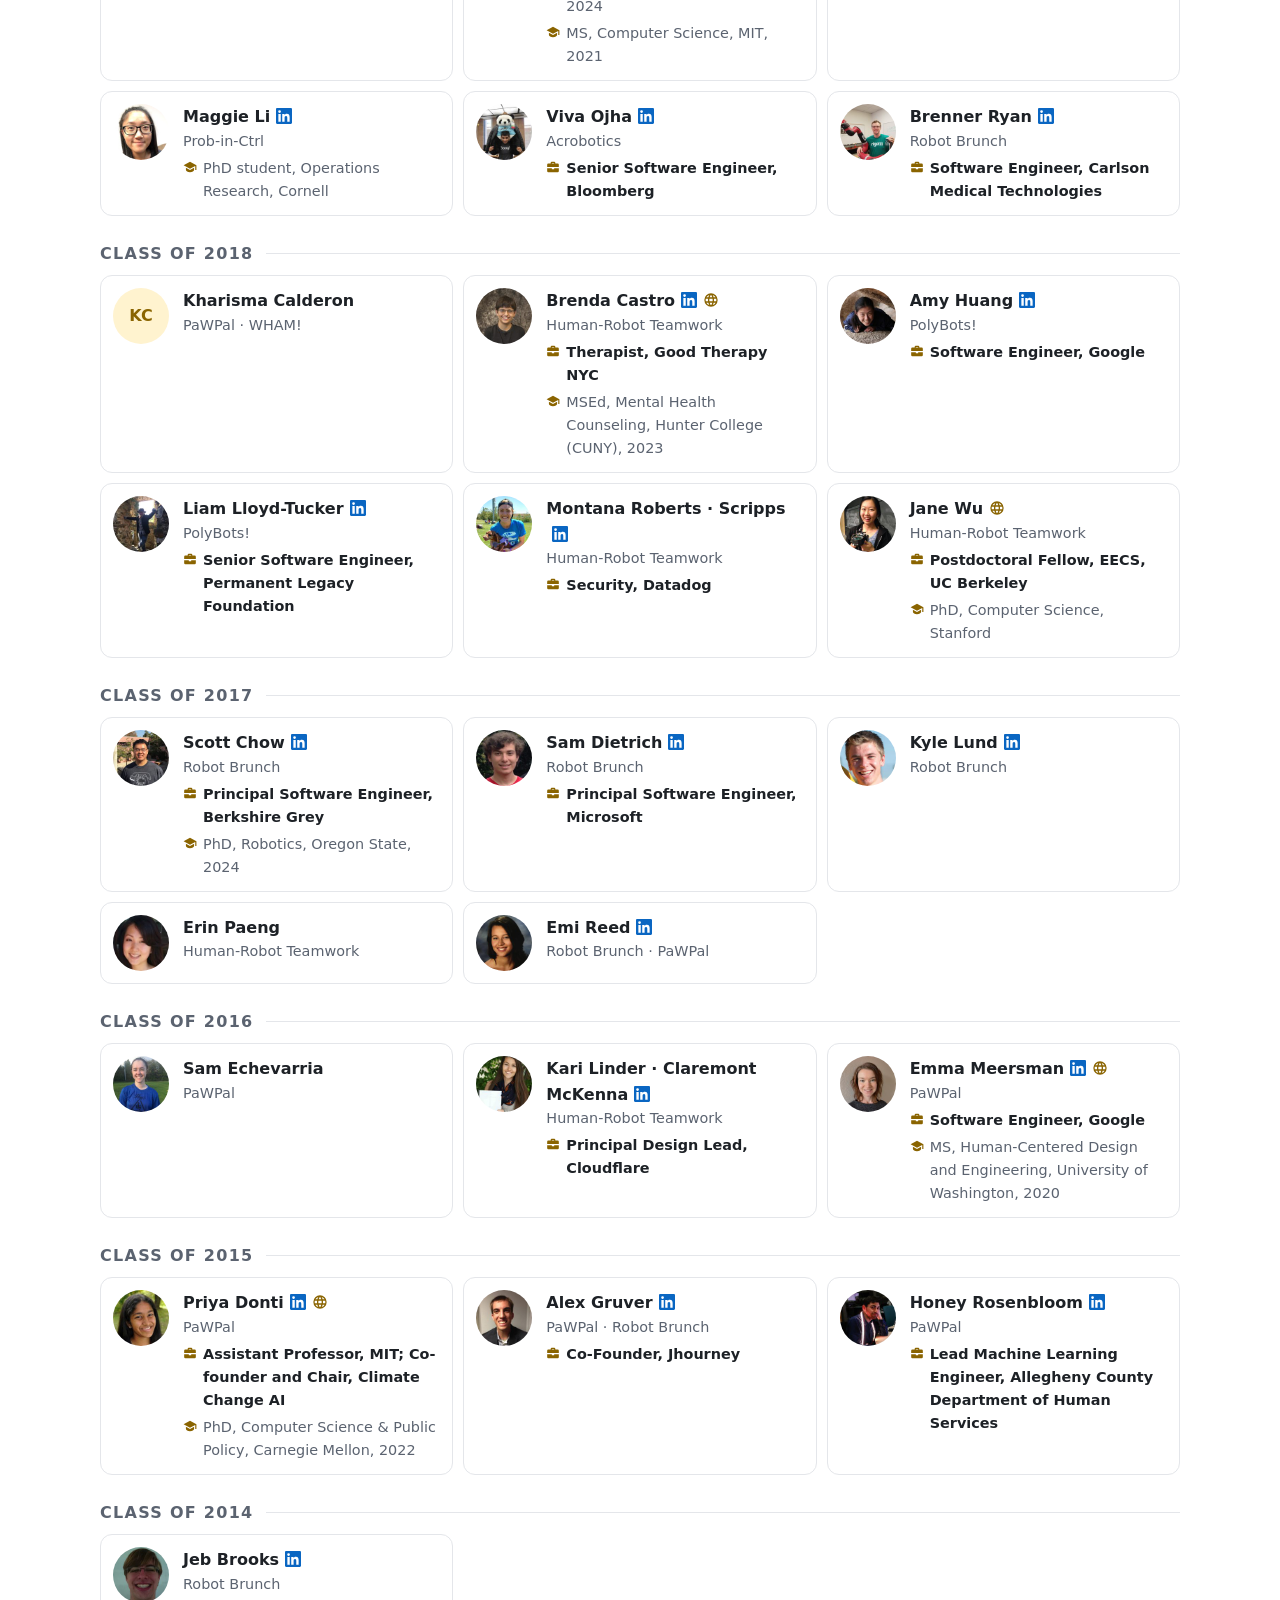
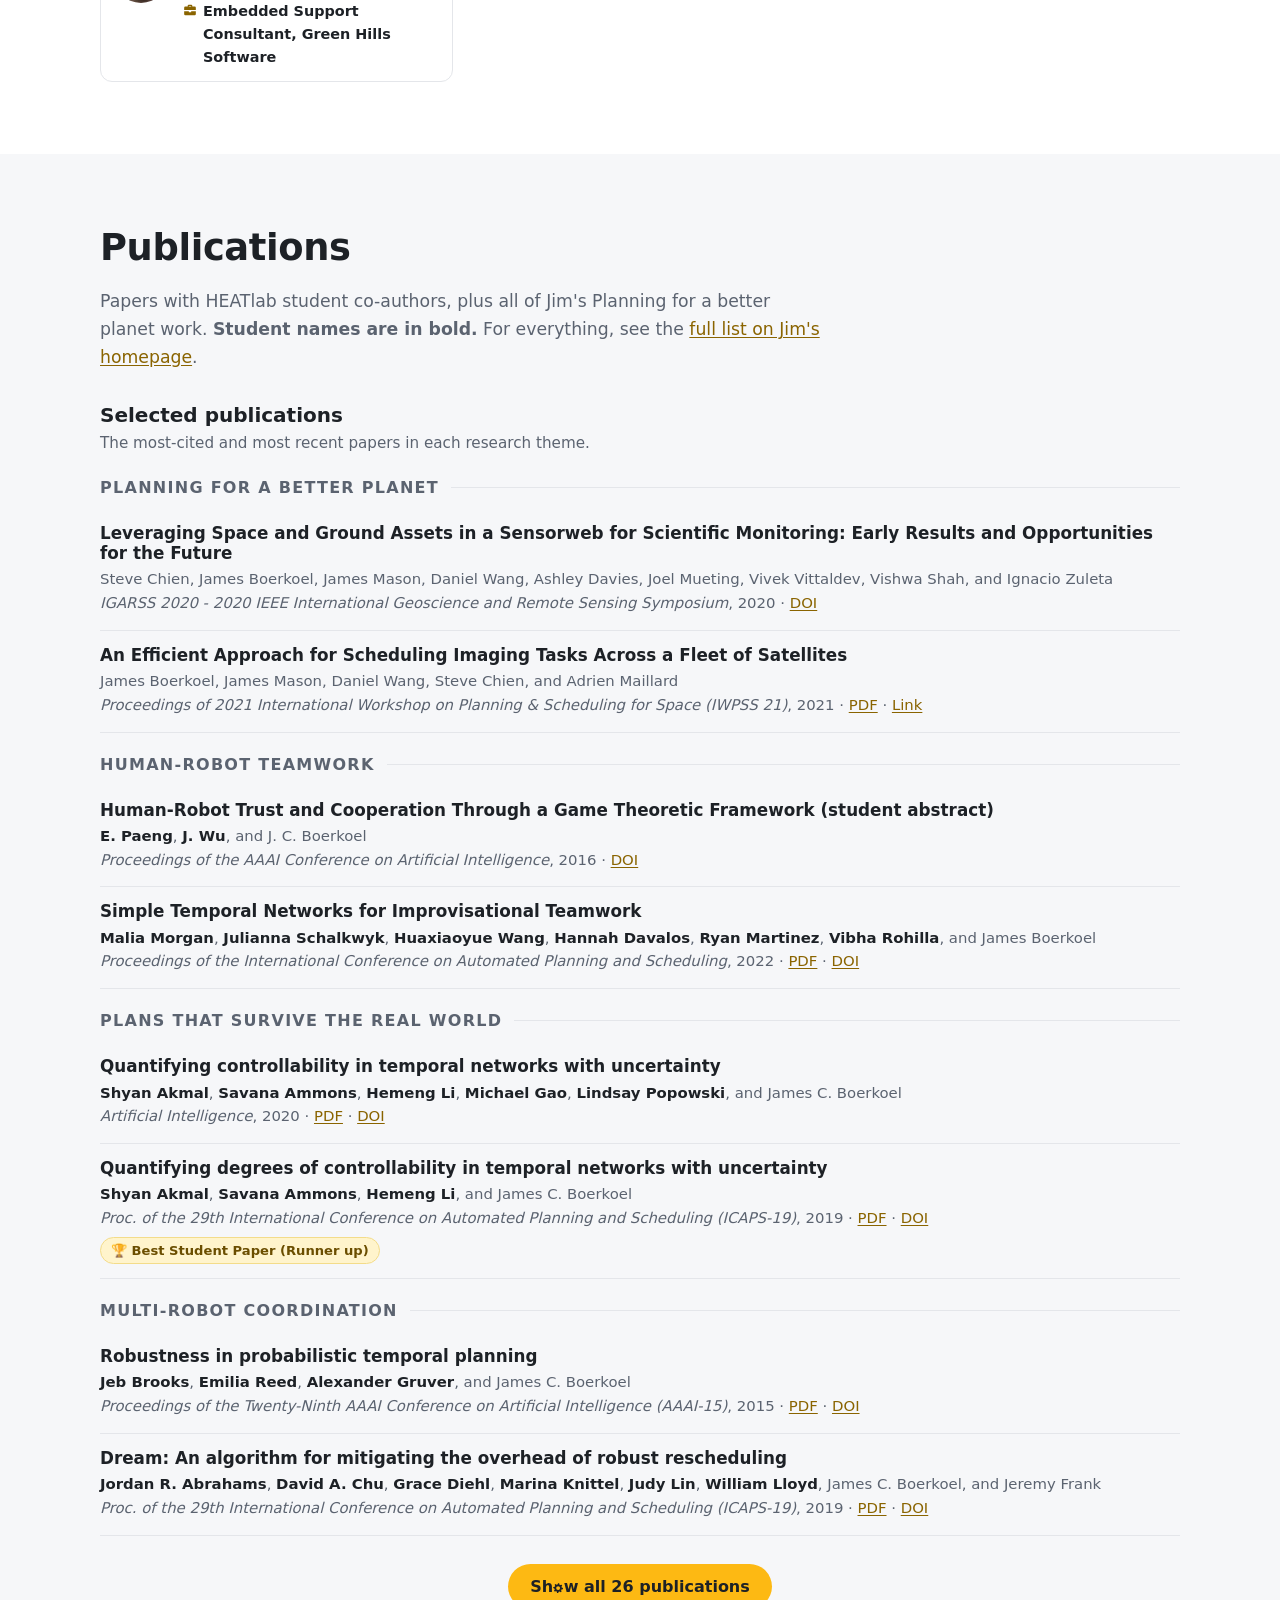
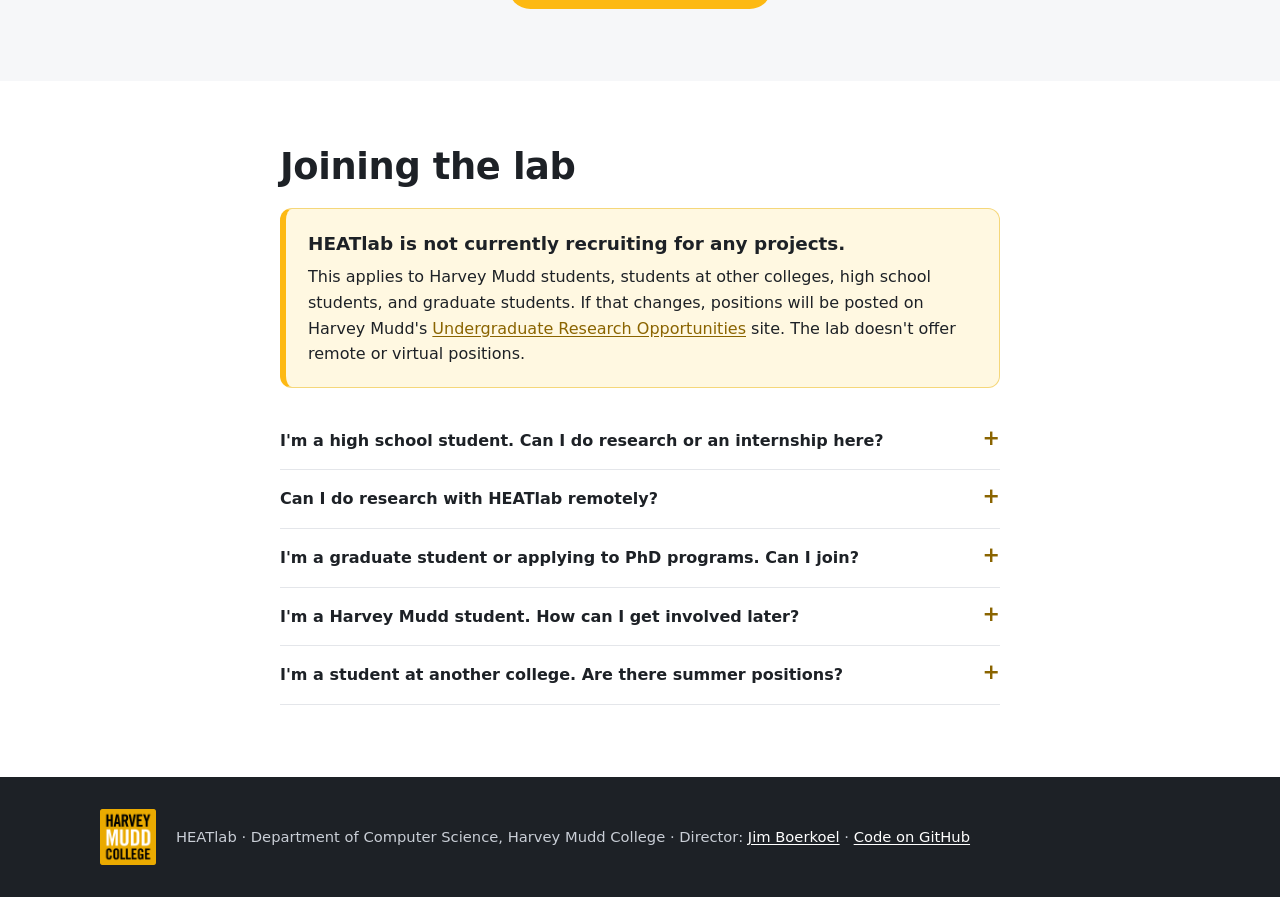
==== commit 999df339: "Alumni: updates from the alumni form (Lindsay, Emma, Julia) Lindsay Popowski: new headshot (her site" ====
--- a/index.html
+++ b/index.html
@@ -224,10 +224,10 @@
             <span id="team"></span><!-- old site address -->
             <h2 class="section-title">Alumni</h2>
             <p class="section-lead">Led by <a href="https://www.cs.hmc.edu/~boerkoel/">Prof. Jim Boerkoel</a>. These are the students who made HEATlab what it is, and where their projects took them. HEATlab alum? <a href="https://forms.gle/HhuDkmVWjhbKuXAL8">Send us an update</a>.</p>
-                <p class="outcomes">Of our alumni, <strong>5</strong> have earned PhDs, <strong>3</strong> have earned master’s degrees, <strong>9</strong> are in PhD programs now, and <strong>3</strong> are in master’s programs.</p>
+                <p class="outcomes">Of our alumni, <strong>5</strong> have earned PhDs, <strong>4</strong> have earned master’s degrees, <strong>9</strong> are in PhD programs now, and <strong>3</strong> are in master’s programs.</p>
                 <h3 class="year">Class of 2025</h3>
                 <ul class="alumni">
-                    <li class="alum"><span class="initials" aria-hidden="true">JH</span><div><p class="alum-name">Julia Hansen<a class="alum-linkedin" href="https://www.linkedin.com/in/julia-hansen-5613621a7" aria-label="Julia Hansen on LinkedIn"><svg viewBox="0 0 24 24" width="16" height="16" aria-hidden="true"><path fill="currentColor" d="M20.45 20.45h-3.55v-5.57c0-1.33-.03-3.04-1.85-3.04-1.85 0-2.14 1.45-2.14 2.94v5.67H9.35V9h3.41v1.56h.05c.48-.9 1.64-1.85 3.37-1.85 3.6 0 4.27 2.37 4.27 5.46v6.28zM5.34 7.43a2.06 2.06 0 1 1 0-4.12 2.06 2.06 0 0 1 0 4.12zM7.12 20.45H3.56V9h3.56v11.45zM22.22 0H1.77C.79 0 0 .77 0 1.73v20.54C0 23.23.79 24 1.77 24h20.45c.98 0 1.78-.77 1.78-1.73V1.73C24 .77 23.2 0 22.22 0z"/></svg></a></p><p class="alum-project">MAD about Fluency</p><p class="alum-degree">MBAn student, MIT Sloan</p></div></li>
+                    <li class="alum"><img src="assets/img/team/julia.jpg" alt="" width="64" height="64" loading="lazy"><div><p class="alum-name">Julia Hansen<a class="alum-linkedin" href="https://www.linkedin.com/in/julia-lise-hansen" aria-label="Julia Hansen on LinkedIn"><svg viewBox="0 0 24 24" width="16" height="16" aria-hidden="true"><path fill="currentColor" d="M20.45 20.45h-3.55v-5.57c0-1.33-.03-3.04-1.85-3.04-1.85 0-2.14 1.45-2.14 2.94v5.67H9.35V9h3.41v1.56h.05c.48-.9 1.64-1.85 3.37-1.85 3.6 0 4.27 2.37 4.27 5.46v6.28zM5.34 7.43a2.06 2.06 0 1 1 0-4.12 2.06 2.06 0 0 1 0 4.12zM7.12 20.45H3.56V9h3.56v11.45zM22.22 0H1.77C.79 0 0 .77 0 1.73v20.54C0 23.23.79 24 1.77 24h20.45c.98 0 1.78-.77 1.78-1.73V1.73C24 .77 23.2 0 22.22 0z"/></svg></a><a class="alum-linkedin alum-web" href="https://github.com/juliahansen3" aria-label="Julia Hansen's website"><svg viewBox="0 0 24 24" width="16" height="16" aria-hidden="true"><path fill="currentColor" d="M12 2a10 10 0 1 0 0 20 10 10 0 0 0 0-20zm6.93 6h-2.95a15.65 15.65 0 0 0-1.38-3.56A8.03 8.03 0 0 1 18.93 8zM12 4.04c.83 1.2 1.48 2.53 1.91 3.96h-3.82c.43-1.43 1.08-2.76 1.91-3.96zM4.26 14C4.1 13.36 4 12.69 4 12s.1-1.36.26-2h3.38c-.08.66-.14 1.32-.14 2s.06 1.34.14 2H4.26zm.82 2h2.95c.32 1.25.78 2.45 1.38 3.56A7.99 7.99 0 0 1 5.08 16zm2.95-8H5.08a7.99 7.99 0 0 1 4.33-3.56A15.65 15.65 0 0 0 8.03 8zM12 19.96c-.83-1.2-1.48-2.53-1.91-3.96h3.82c-.43 1.43-1.08 2.76-1.91 3.96zM14.34 14H9.66c-.09-.66-.16-1.32-.16-2s.07-1.35.16-2h4.68c.09.65.16 1.32.16 2s-.07 1.34-.16 2zm.25 5.56c.6-1.11 1.06-2.31 1.38-3.56h2.95a8.03 8.03 0 0 1-4.33 3.56zM16.36 14c.08-.66.14-1.32.14-2s-.06-1.34-.14-2h3.38c.16.64.26 1.31.26 2s-.1 1.36-.26 2h-3.38z"/></svg></a></p><p class="alum-project">MAD about Fluency</p><p class="alum-degree">MBAn student, MIT Sloan</p></div></li>
                 </ul>
                 <h3 class="year">Class of 2024</h3>
                 <ul class="alumni">
@@ -297,7 +297,7 @@
                 <ul class="alumni">
                     <li class="alum"><img src="assets/img/team/sam_e.jpg" alt="" width="64" height="64" loading="lazy"><div><p class="alum-name">Sam Echevarria</p><p class="alum-project">PaWPal</p></div></li>
                     <li class="alum"><img src="assets/img/team/kari.jpg" alt="" width="64" height="64" loading="lazy"><div><p class="alum-name">Kari Linder · Claremont McKenna<a class="alum-linkedin" href="https://www.linkedin.com/in/kari-linder-957b7b74" aria-label="Kari Linder on LinkedIn"><svg viewBox="0 0 24 24" width="16" height="16" aria-hidden="true"><path fill="currentColor" d="M20.45 20.45h-3.55v-5.57c0-1.33-.03-3.04-1.85-3.04-1.85 0-2.14 1.45-2.14 2.94v5.67H9.35V9h3.41v1.56h.05c.48-.9 1.64-1.85 3.37-1.85 3.6 0 4.27 2.37 4.27 5.46v6.28zM5.34 7.43a2.06 2.06 0 1 1 0-4.12 2.06 2.06 0 0 1 0 4.12zM7.12 20.45H3.56V9h3.56v11.45zM22.22 0H1.77C.79 0 0 .77 0 1.73v20.54C0 23.23.79 24 1.77 24h20.45c.98 0 1.78-.77 1.78-1.73V1.73C24 .77 23.2 0 22.22 0z"/></svg></a></p><p class="alum-project">Human-Robot Teamwork</p><p class="alum-now">Principal Design Lead, Cloudflare</p></div></li>
-                    <li class="alum"><img src="assets/img/team/emma.jpg" alt="" width="64" height="64" loading="lazy"><div><p class="alum-name">Emma Meersman<a class="alum-linkedin" href="https://www.linkedin.com/in/emma-meersman-96380855" aria-label="Emma Meersman on LinkedIn"><svg viewBox="0 0 24 24" width="16" height="16" aria-hidden="true"><path fill="currentColor" d="M20.45 20.45h-3.55v-5.57c0-1.33-.03-3.04-1.85-3.04-1.85 0-2.14 1.45-2.14 2.94v5.67H9.35V9h3.41v1.56h.05c.48-.9 1.64-1.85 3.37-1.85 3.6 0 4.27 2.37 4.27 5.46v6.28zM5.34 7.43a2.06 2.06 0 1 1 0-4.12 2.06 2.06 0 0 1 0 4.12zM7.12 20.45H3.56V9h3.56v11.45zM22.22 0H1.77C.79 0 0 .77 0 1.73v20.54C0 23.23.79 24 1.77 24h20.45c.98 0 1.78-.77 1.78-1.73V1.73C24 .77 23.2 0 22.22 0z"/></svg></a></p><p class="alum-project">PaWPal</p><p class="alum-now">Software Engineer, Google</p></div></li>
+                    <li class="alum"><img src="assets/img/team/emma.jpg" alt="" width="64" height="64" loading="lazy"><div><p class="alum-name">Emma Meersman<a class="alum-linkedin" href="https://www.linkedin.com/in/emma-meersman-96380855" aria-label="Emma Meersman on LinkedIn"><svg viewBox="0 0 24 24" width="16" height="16" aria-hidden="true"><path fill="currentColor" d="M20.45 20.45h-3.55v-5.57c0-1.33-.03-3.04-1.85-3.04-1.85 0-2.14 1.45-2.14 2.94v5.67H9.35V9h3.41v1.56h.05c.48-.9 1.64-1.85 3.37-1.85 3.6 0 4.27 2.37 4.27 5.46v6.28zM5.34 7.43a2.06 2.06 0 1 1 0-4.12 2.06 2.06 0 0 1 0 4.12zM7.12 20.45H3.56V9h3.56v11.45zM22.22 0H1.77C.79 0 0 .77 0 1.73v20.54C0 23.23.79 24 1.77 24h20.45c.98 0 1.78-.77 1.78-1.73V1.73C24 .77 23.2 0 22.22 0z"/></svg></a><a class="alum-linkedin alum-web" href="https://emmameersman.com/" aria-label="Emma Meersman's website"><svg viewBox="0 0 24 24" width="16" height="16" aria-hidden="true"><path fill="currentColor" d="M12 2a10 10 0 1 0 0 20 10 10 0 0 0 0-20zm6.93 6h-2.95a15.65 15.65 0 0 0-1.38-3.56A8.03 8.03 0 0 1 18.93 8zM12 4.04c.83 1.2 1.48 2.53 1.91 3.96h-3.82c.43-1.43 1.08-2.76 1.91-3.96zM4.26 14C4.1 13.36 4 12.69 4 12s.1-1.36.26-2h3.38c-.08.66-.14 1.32-.14 2s.06 1.34.14 2H4.26zm.82 2h2.95c.32 1.25.78 2.45 1.38 3.56A7.99 7.99 0 0 1 5.08 16zm2.95-8H5.08a7.99 7.99 0 0 1 4.33-3.56A15.65 15.65 0 0 0 8.03 8zM12 19.96c-.83-1.2-1.48-2.53-1.91-3.96h3.82c-.43 1.43-1.08 2.76-1.91 3.96zM14.34 14H9.66c-.09-.66-.16-1.32-.16-2s.07-1.35.16-2h4.68c.09.65.16 1.32.16 2s-.07 1.34-.16 2zm.25 5.56c.6-1.11 1.06-2.31 1.38-3.56h2.95a8.03 8.03 0 0 1-4.33 3.56zM16.36 14c.08-.66.14-1.32.14-2s-.06-1.34-.14-2h3.38c.16.64.26 1.31.26 2s-.1 1.36-.26 2h-3.38z"/></svg></a></p><p class="alum-project">PaWPal</p><p class="alum-now">Software Engineer, Google</p><p class="alum-degree">MS, Human-Centered Design and Engineering, University of Washington, 2020</p></div></li>
                 </ul>
                 <h3 class="year">Class of 2015</h3>
                 <ul class="alumni">
